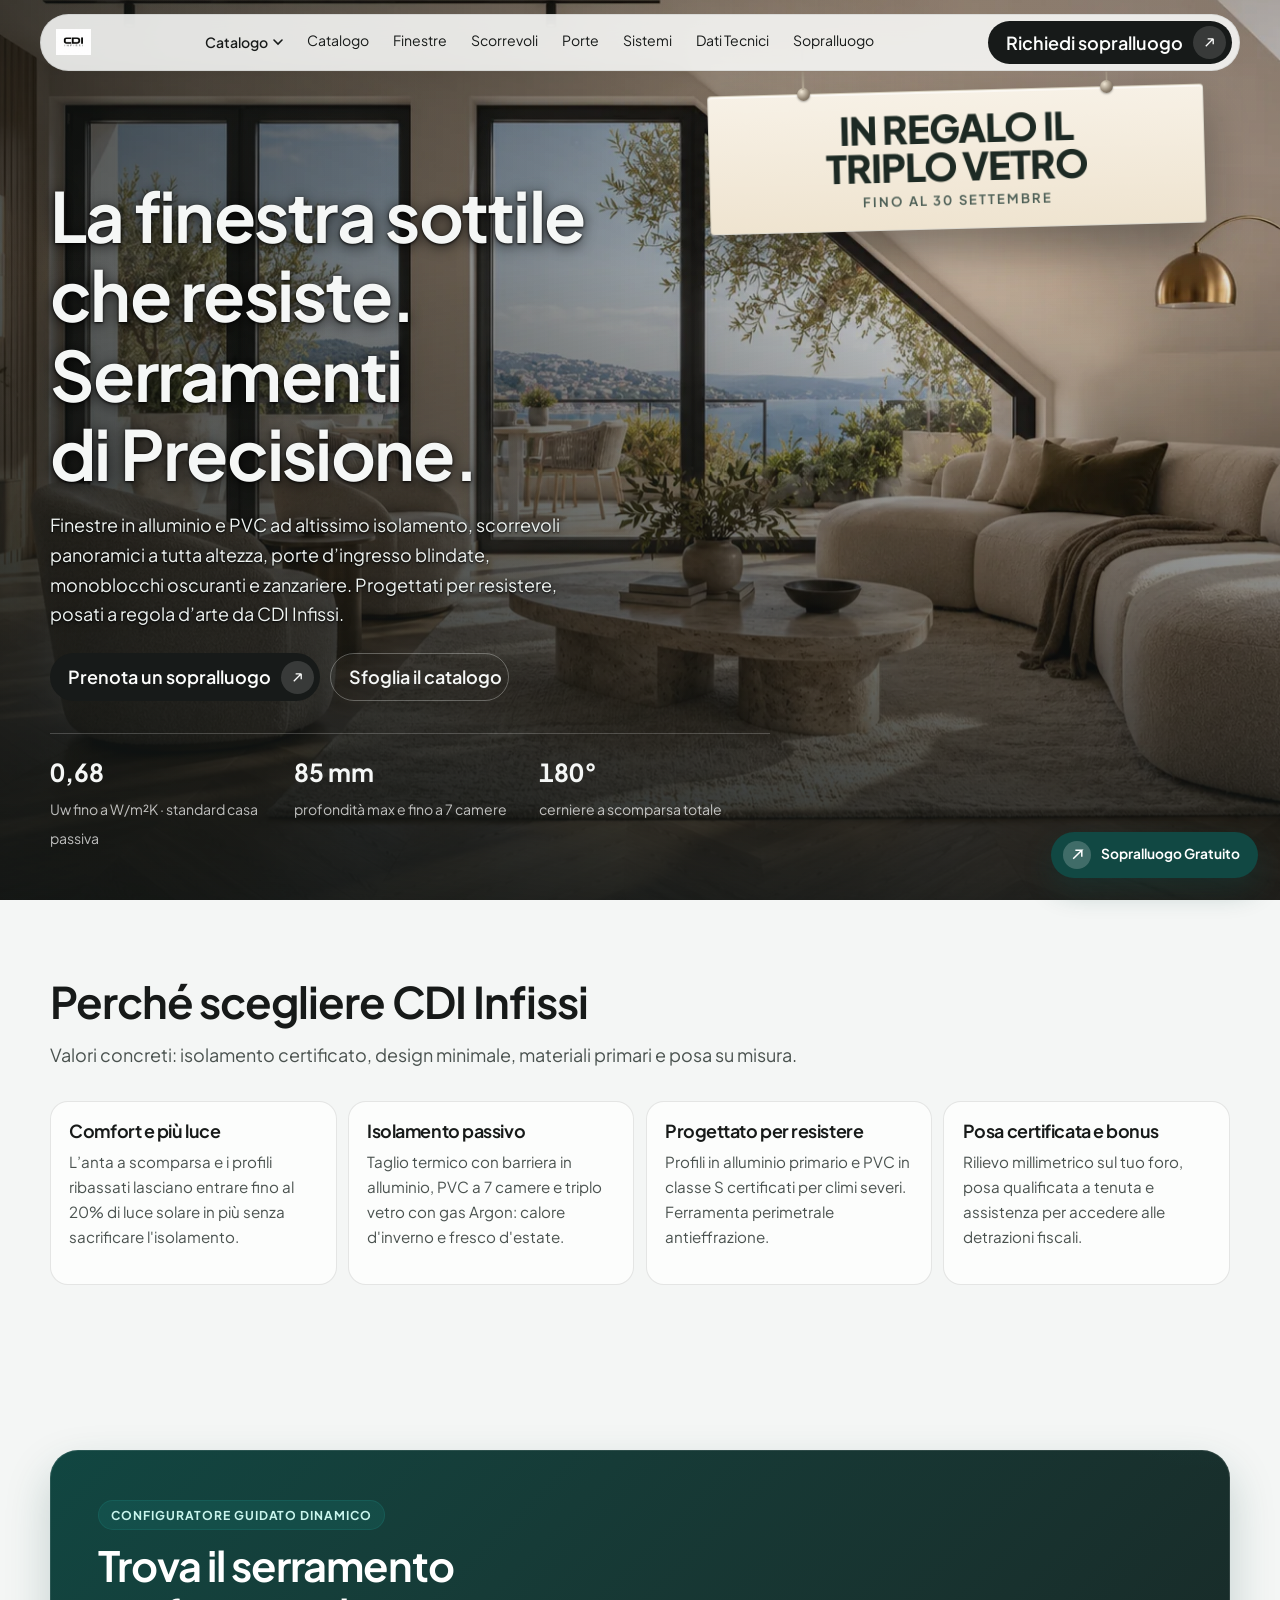
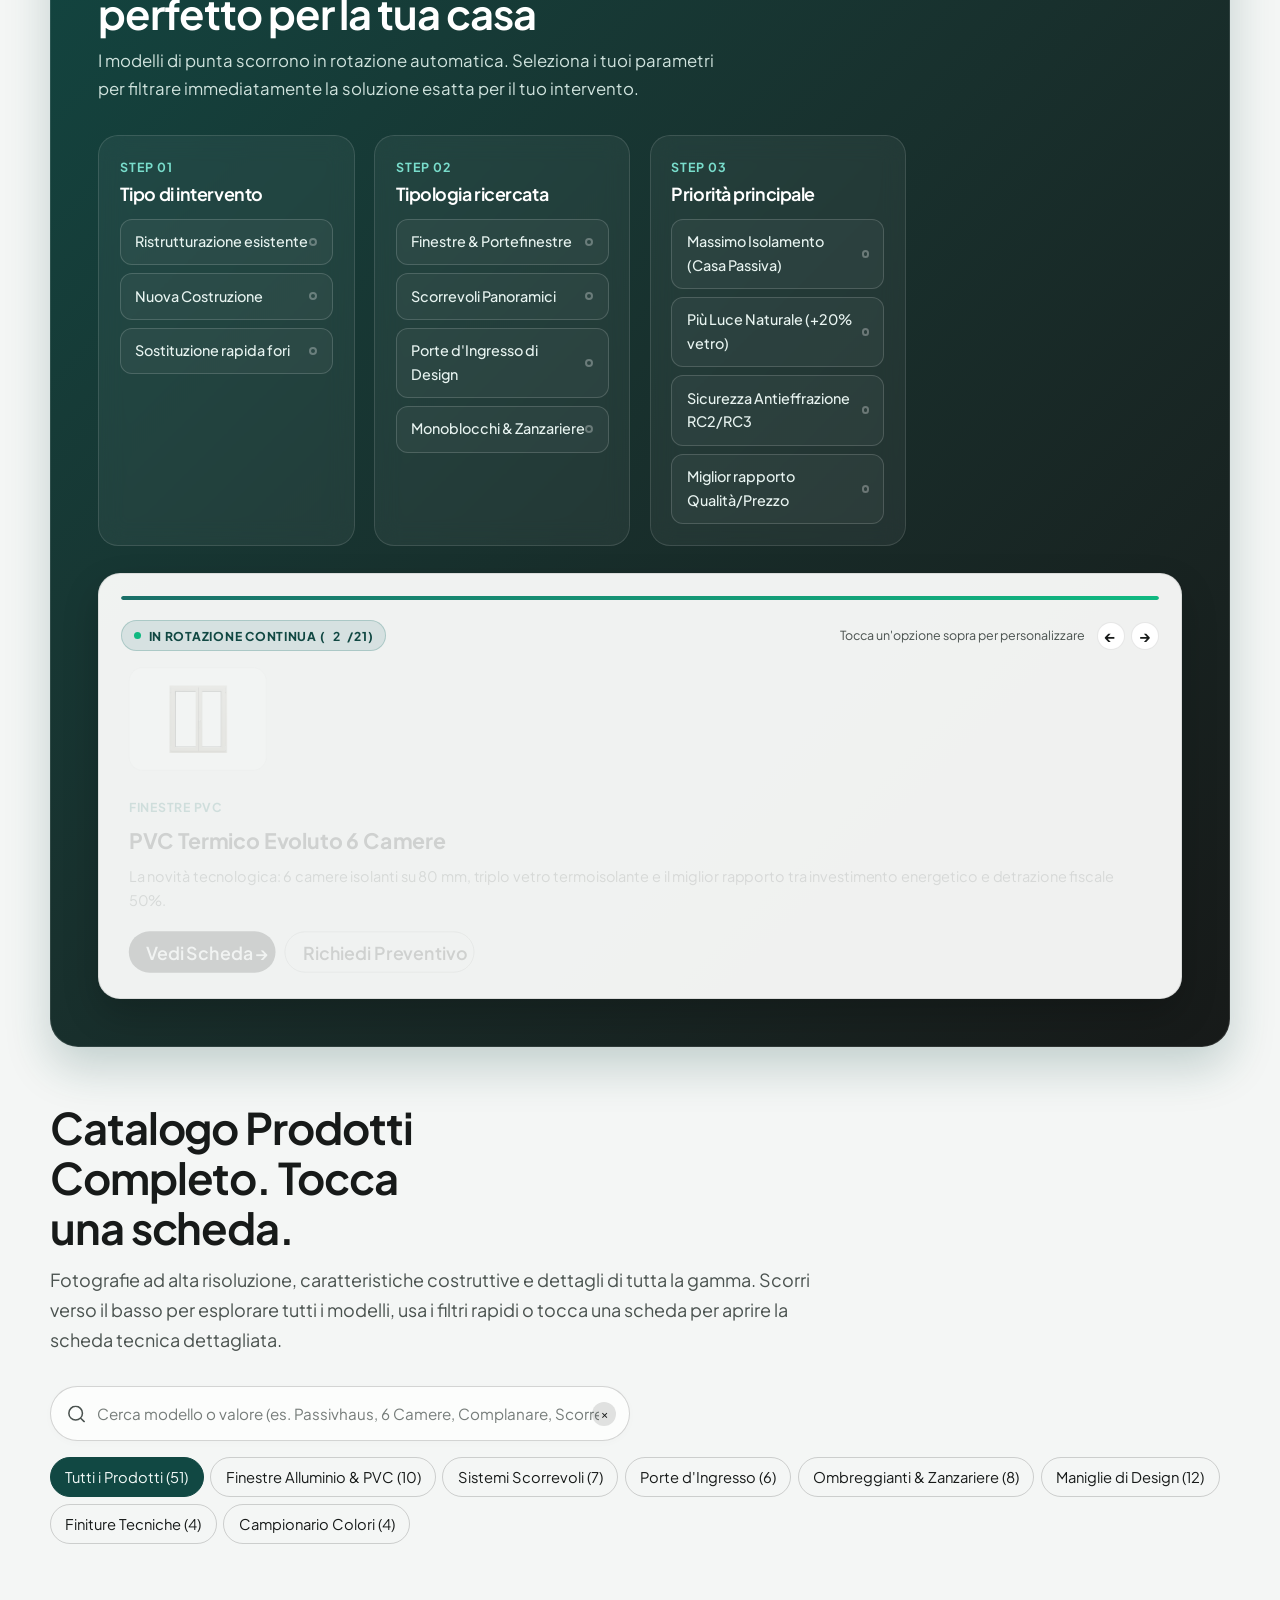
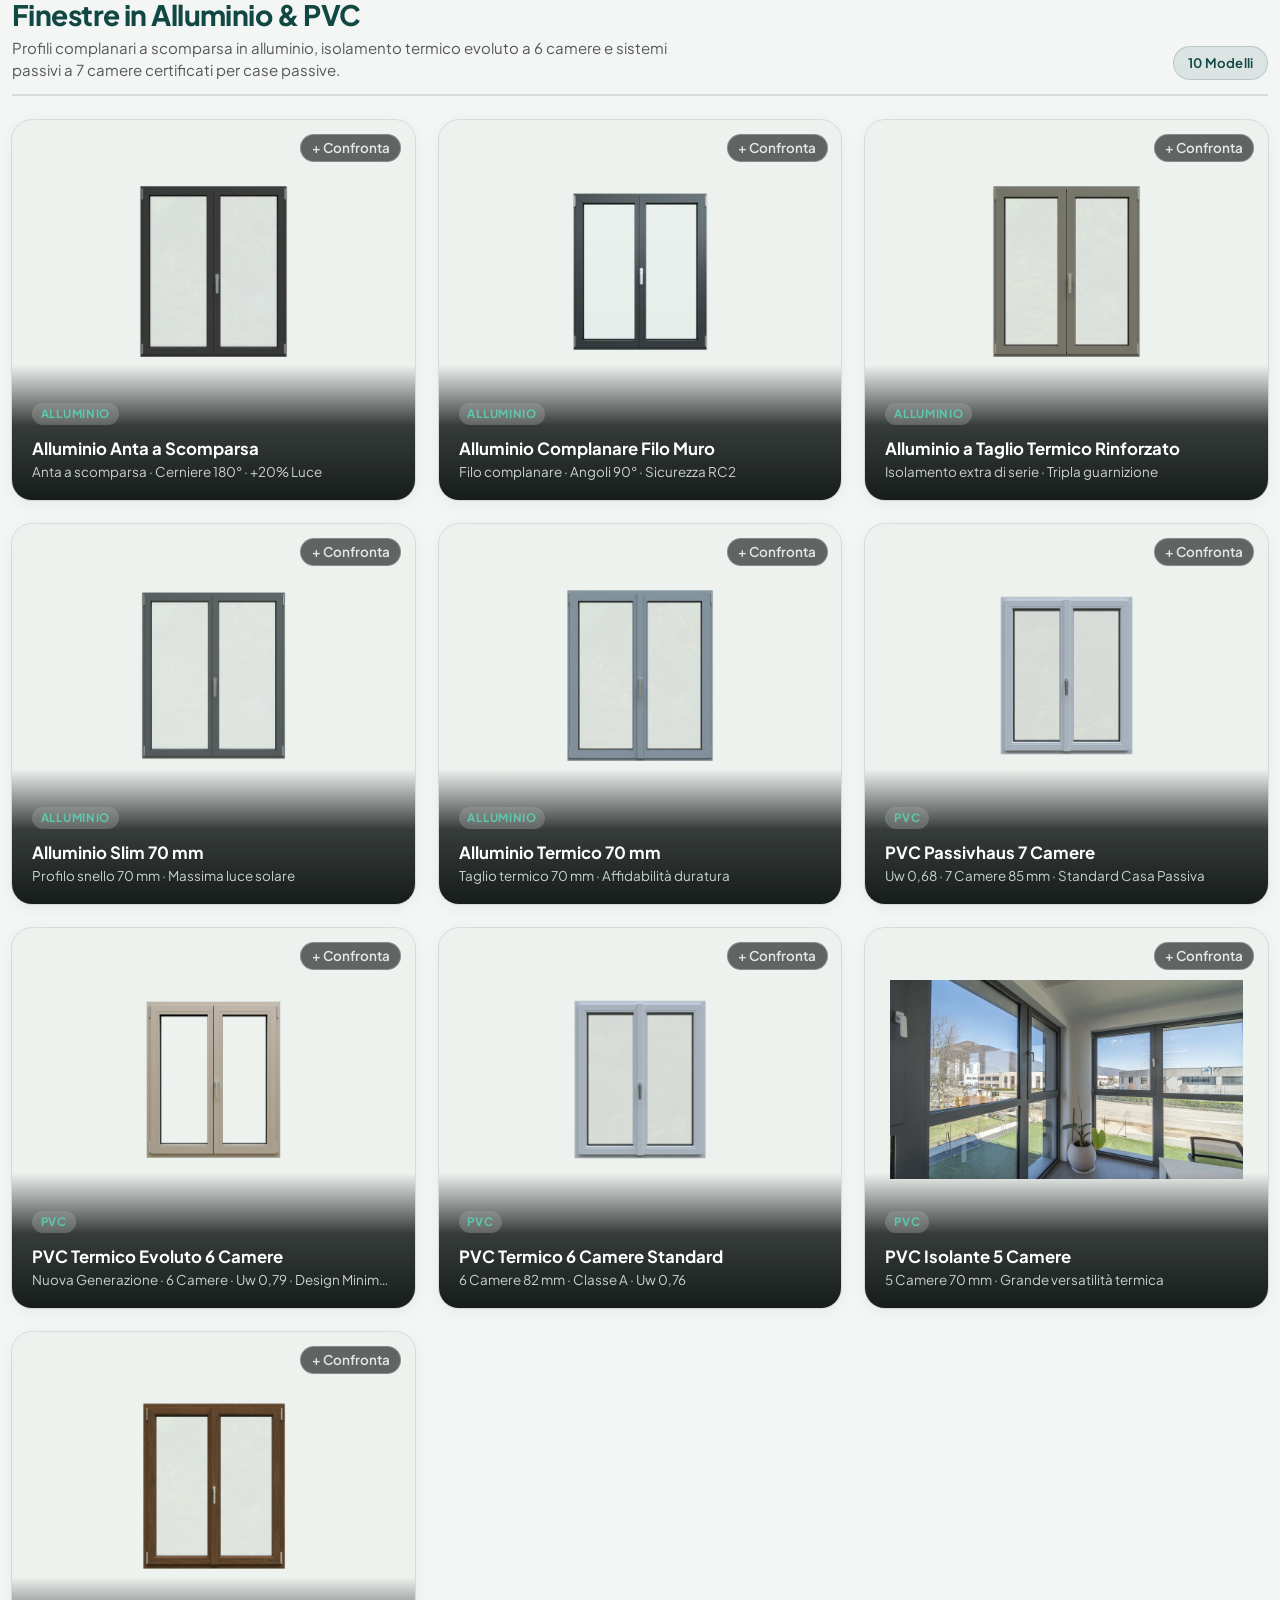
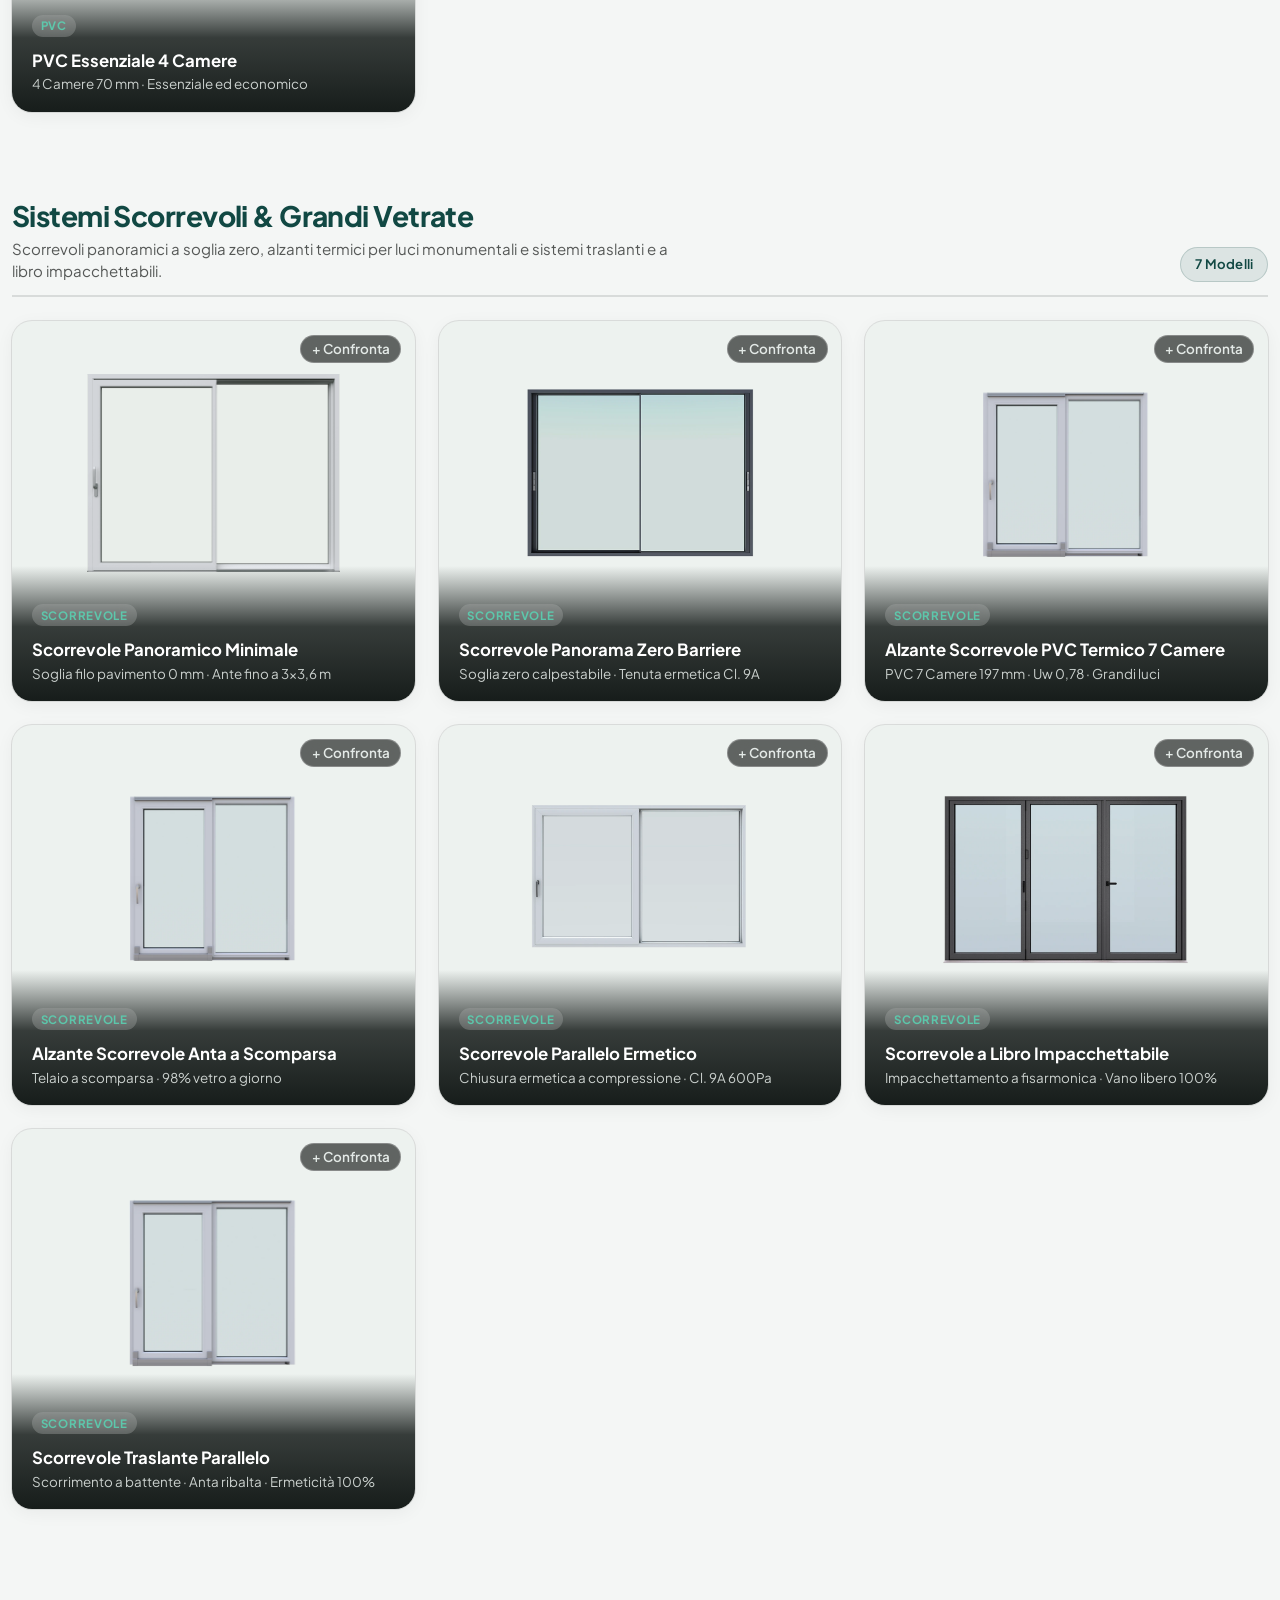
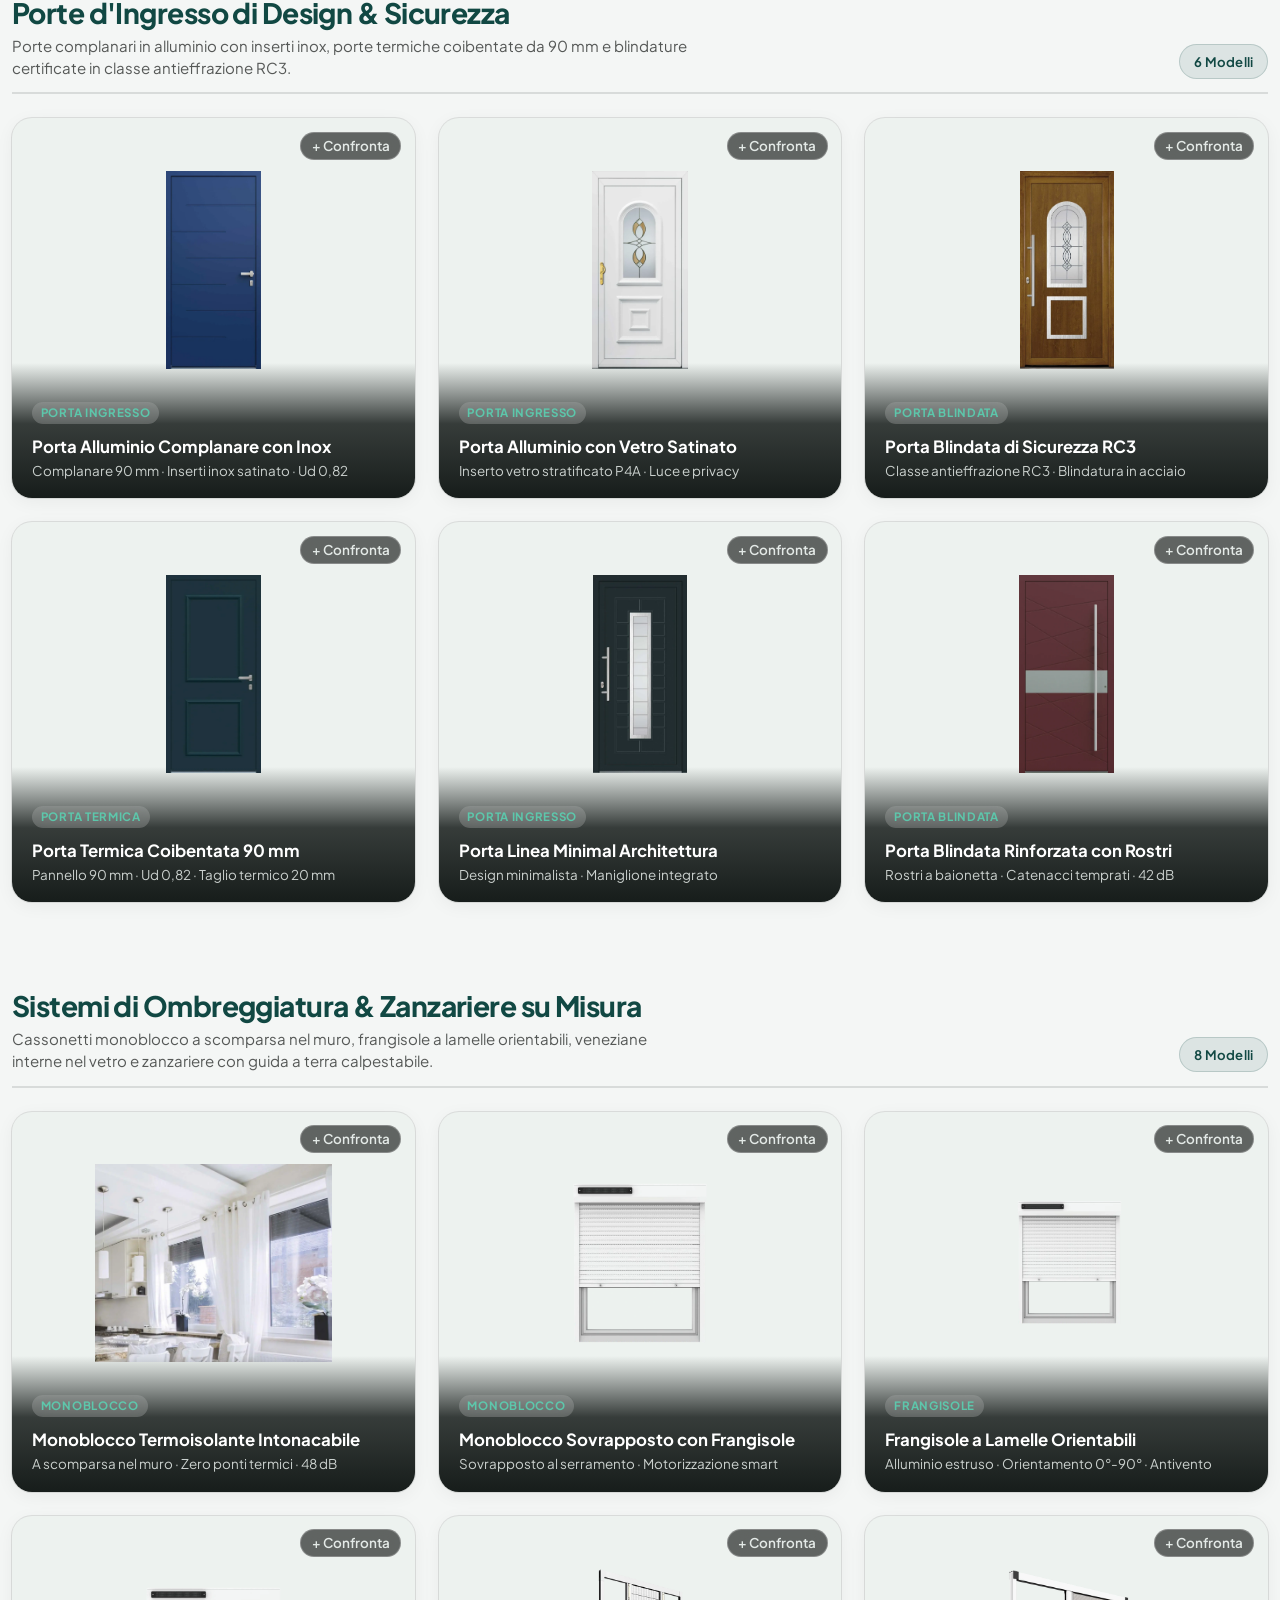
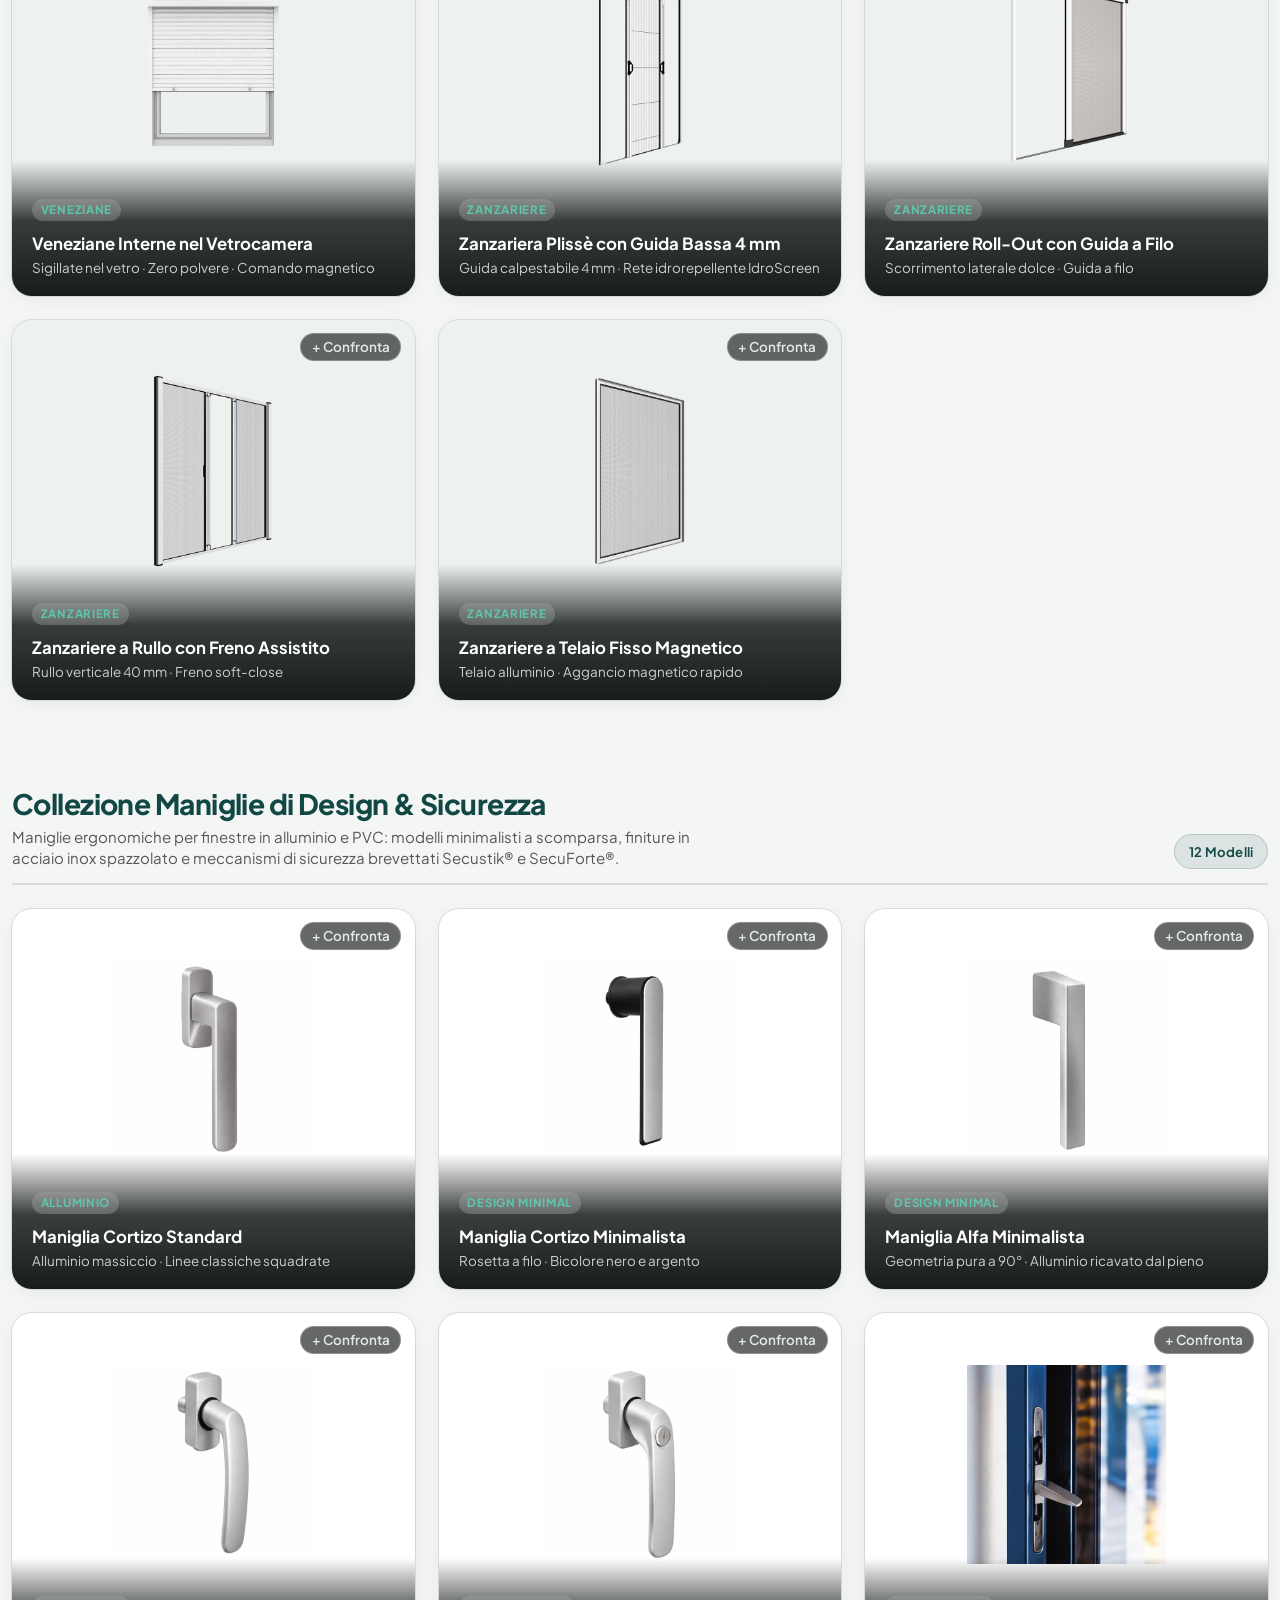
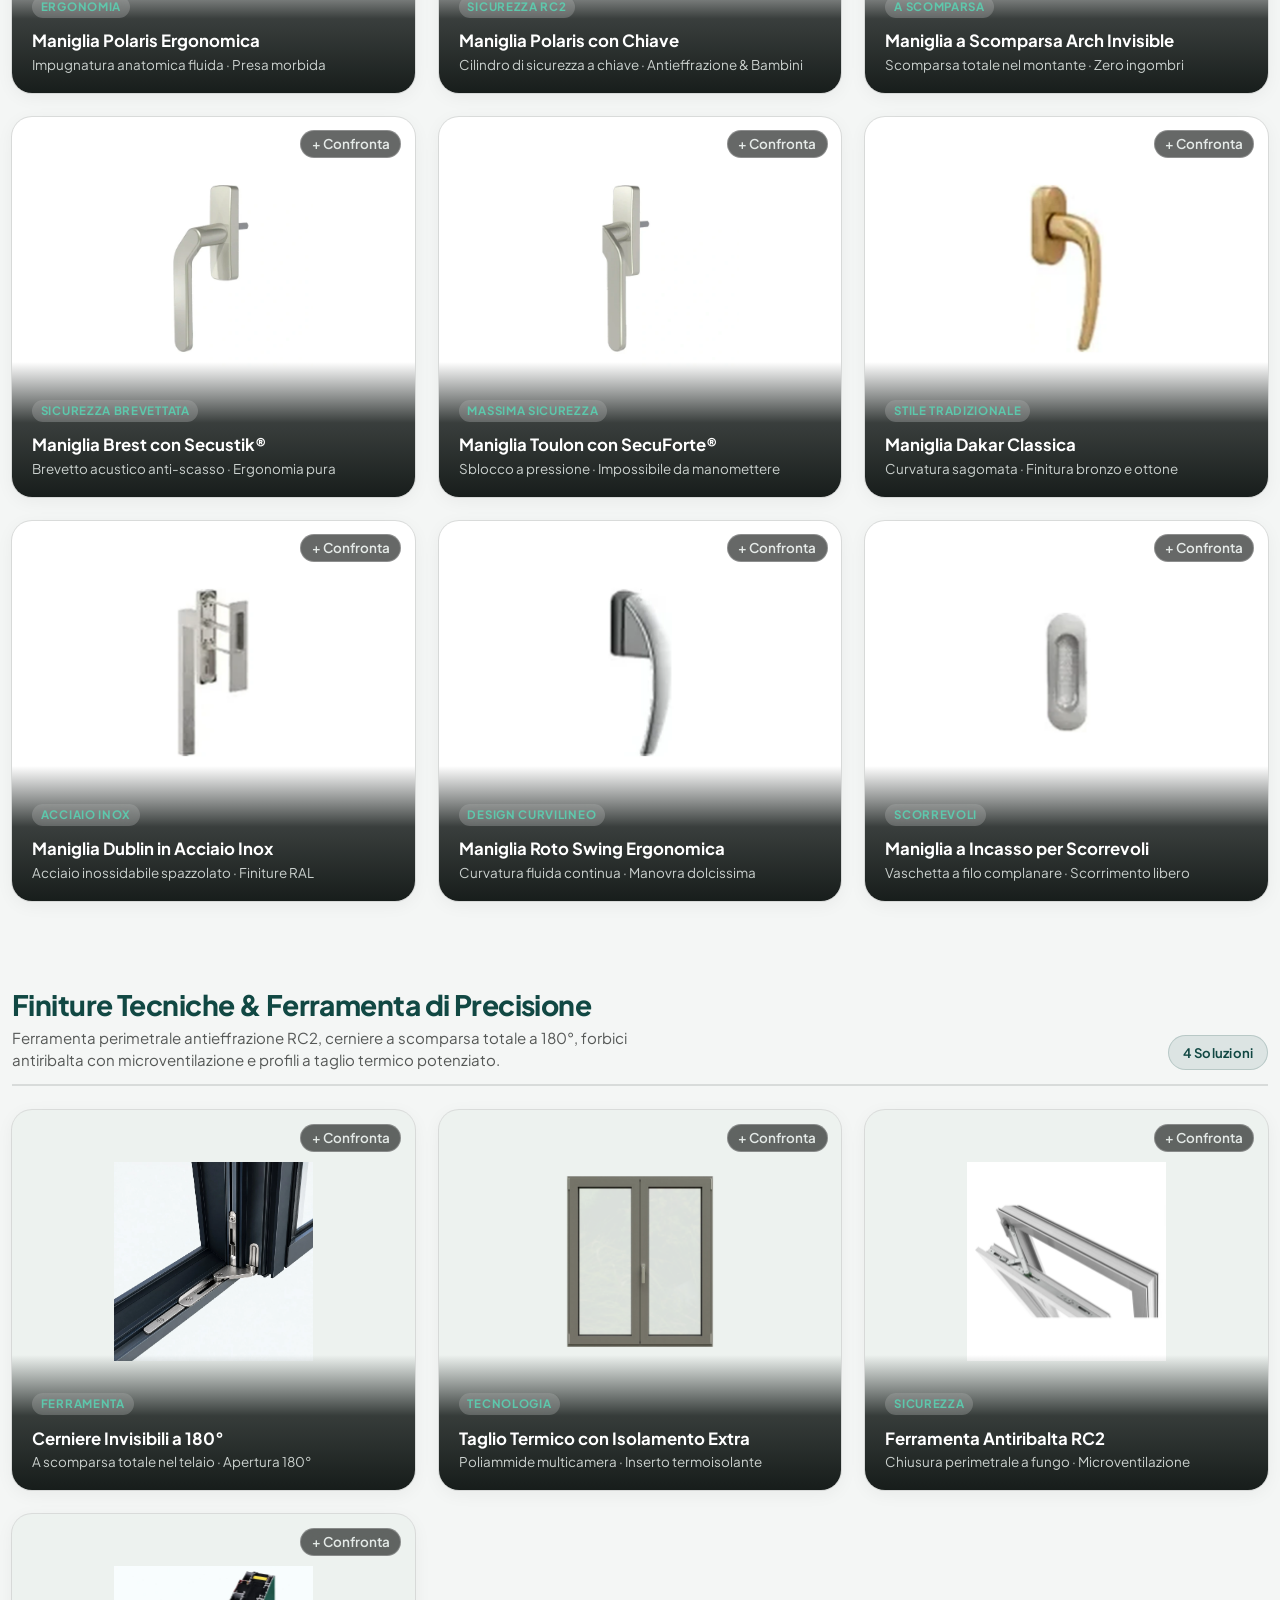
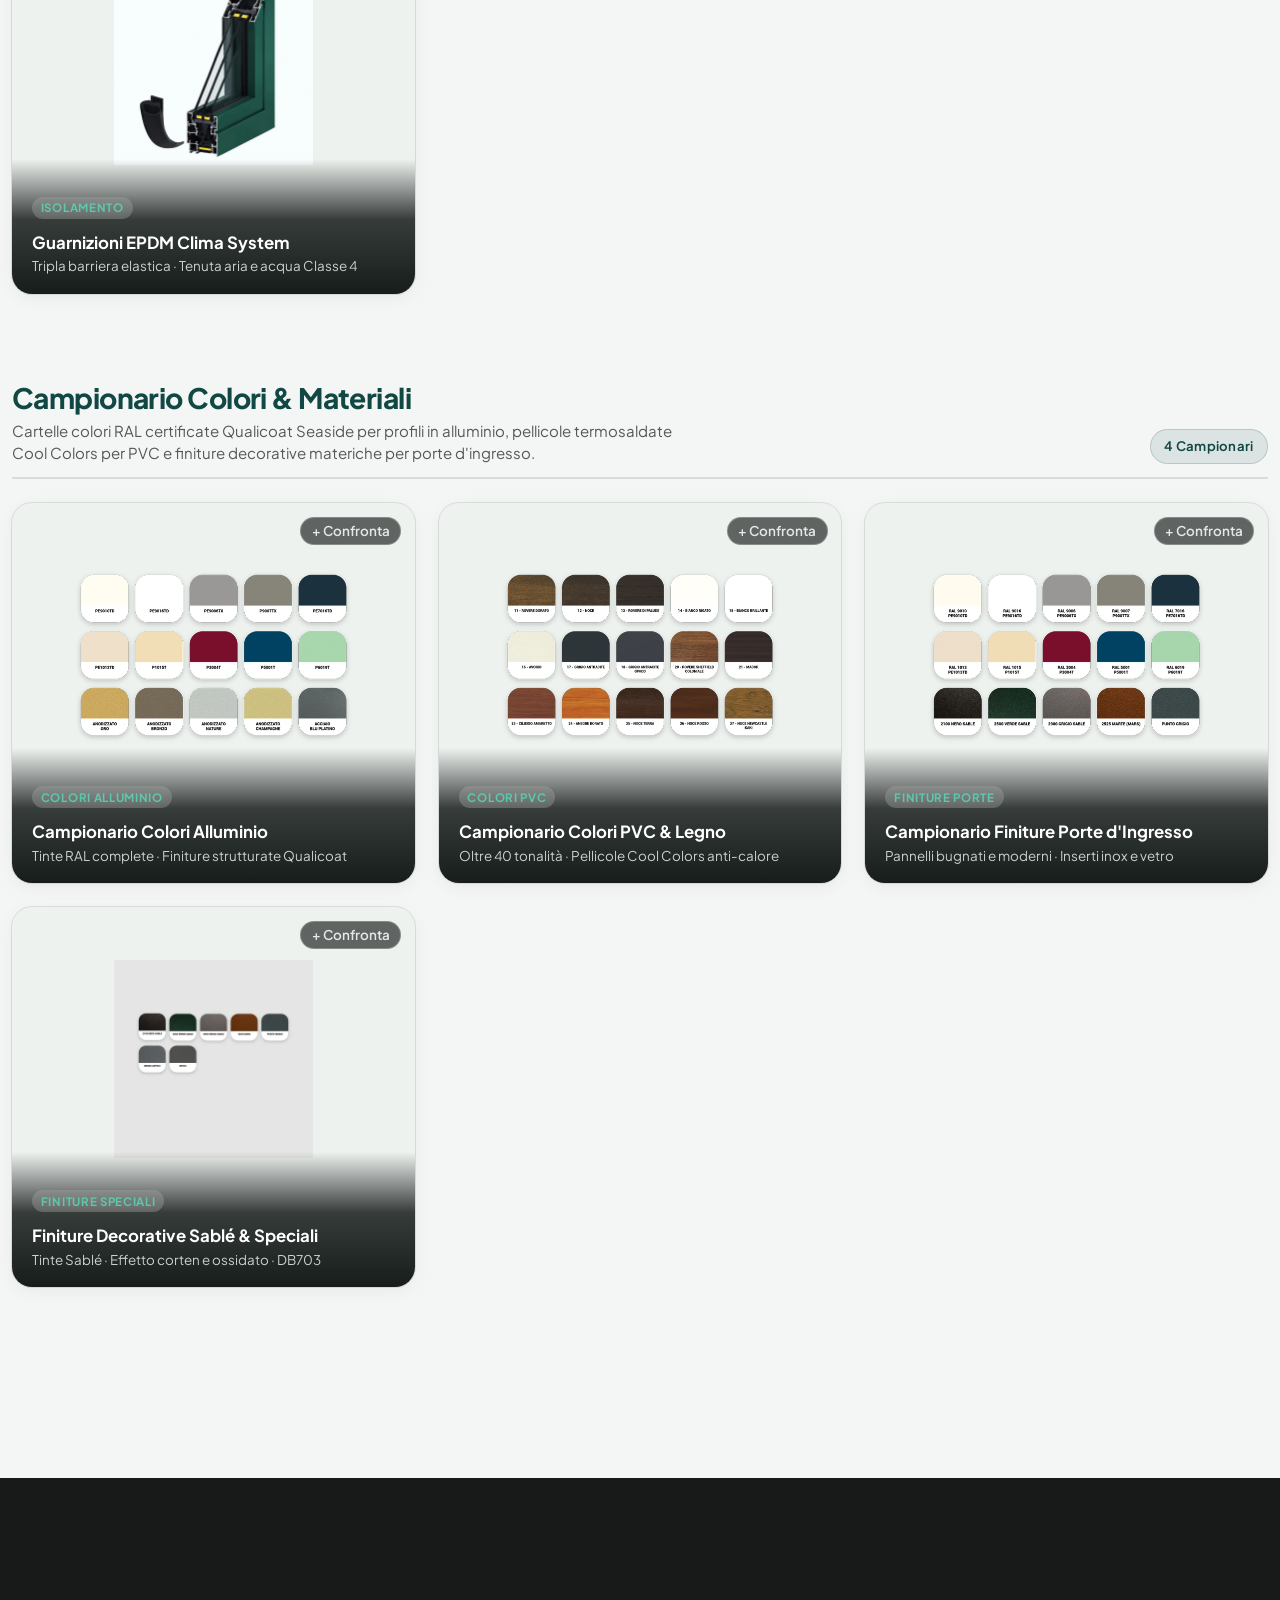
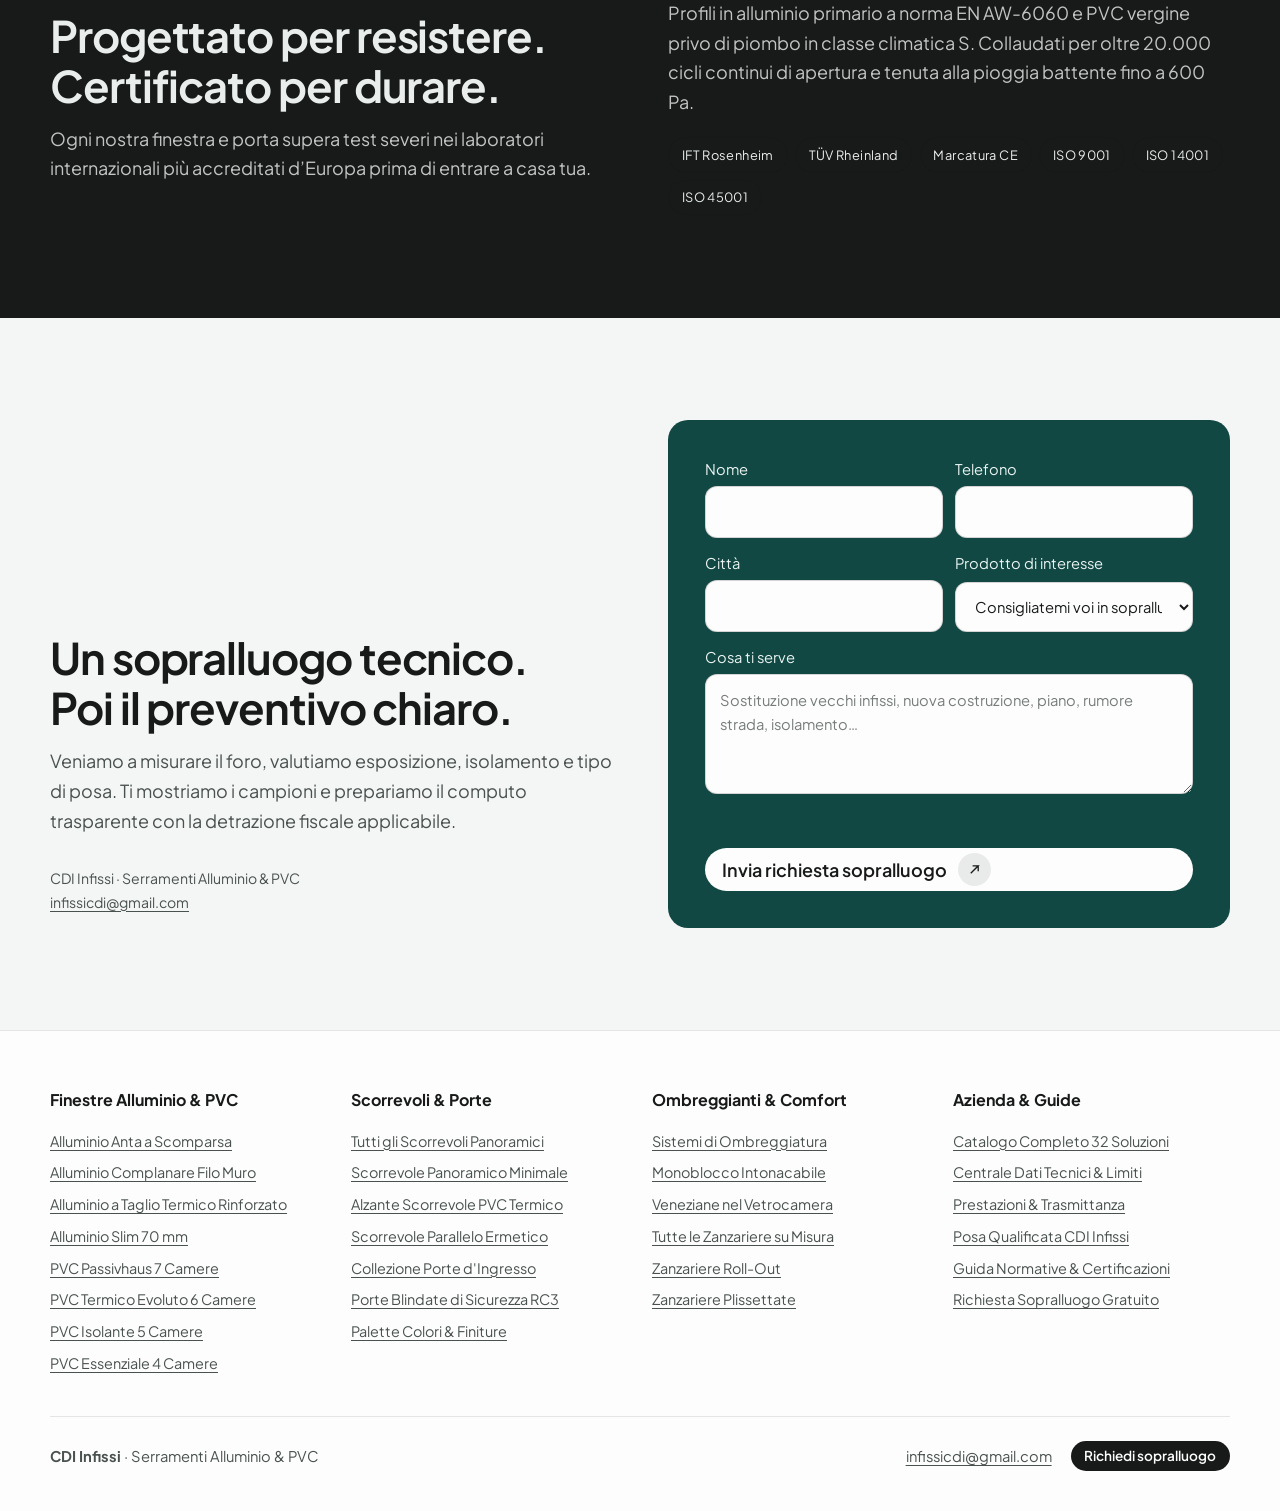
==== index.html @ 6799c135 "Sito CDI Infissi: catalogo con popup, pagine e risorse" ====
<!DOCTYPE html>
<html lang="it">
  <head>
    <meta charset="utf-8" />
    <meta name="viewport" content="width=device-width, initial-scale=1" />
    <title>CDI Infissi — Finestre Alluminio e PVC, Scorrevoli Panoramici, Porte e Ombreggianti</title>
    <meta
      name="description"
      content="Serramenti in alluminio e PVC ad altissime prestazioni termiche (Uw fino a 0,68 W/m²K), scorrevoli panoramici a tutta altezza, porte blindate e monoblocchi. Posa qualificata a Torino e Piemonte."
    />
    <link rel="icon" href="assets/logo.png" />
    <link rel="preconnect" href="https://fonts.googleapis.com" />
    <link rel="preconnect" href="https://fonts.gstatic.com" crossorigin />
    <link
      href="https://fonts.googleapis.com/css2?family=Plus+Jakarta+Sans:ital,wght@0,400..800;1,400..800&display=swap"
      rel="stylesheet"
    />
    <link rel="stylesheet" href="css/main.css" />
    <link rel="stylesheet" href="css/catalog-modern.css" />
  </head>
  <body>
    <a class="skip" href="#contenuto">Vai al contenuto</a>

    <!-- FLOATING ISLAND HEADER CON MEGA-MENU -->
    <header class="site-header">
      <div class="nav-island">
        <a class="logo" href="#inizio" aria-label="CDI Infissi, inizio pagina">
          <img src="assets/logo.png" alt="CDI Infissi" width="208" height="156" />
        </a>
        <nav aria-label="Principale">
          <ul class="nav-links">
            <li class="has-megamenu">
              <a href="#catalogo" class="megamenu-trigger">
                Catalogo
                <svg viewBox="0 0 10 6" fill="none"><path d="M1 1L5 5L9 1" stroke="currentColor" stroke-width="1.6" stroke-linecap="round"/></svg>
              </a>
              <div class="megamenu-panel">
                <div class="megamenu-col">
                  <h4><a href="finestre.html">Finestre</a></h4>
                  <ul class="megamenu-list">
                    <li><a class="megamenu-item" href="finestre.html"><img class="megamenu-thumb" src="assets/serramenti/finestra-6stars-view.webp" alt="" width="900" height="900" /><div class="megamenu-text"><strong>Alluminio Anta a Scomparsa</strong><span>Profilo complanare nascosto</span></div></a></li>
                    <li><a class="megamenu-item" href="finestre.html"><img class="megamenu-thumb" src="assets/serramenti/finestra-alu-complanare.webp" alt="" width="900" height="900" /><div class="megamenu-text"><strong>Alluminio Complanare Filo Muro</strong><span>Design minimale squadrato a 90°</span></div></a></li>
                    <li><a class="megamenu-item" href="finestre.html"><img class="megamenu-thumb" src="assets/serramenti/finestra-7stars-pvc.webp" alt="" width="900" height="900" /><div class="megamenu-text"><strong>PVC Passivhaus 7 Camere</strong><span>Trasmittanza Uw 0,68 W/m²K</span></div></a></li>
                    <li><a class="megamenu-item" href="finestre.html"><img class="megamenu-thumb" src="assets/serramenti/finestra-pvc-termico-6camere.webp" alt="" width="900" height="900" /><div class="megamenu-text"><strong>PVC Termico Evoluto 6 Camere</strong><span>Novità 6 camere 80 mm</span></div></a></li>
                  </ul>
                </div>
                <div class="megamenu-col">
                  <h4><a href="scorrevoli.html">Scorrevoli</a></h4>
                  <ul class="megamenu-list">
                    <li><a class="megamenu-item" href="scorrevoli.html"><img class="megamenu-thumb" src="assets/serramenti/scorrevole-paysage.png" alt="" width="1024" height="802" /><div class="megamenu-text"><strong>Scorrevole Panoramico Minimale</strong><span>Soglia a filo pavimento 0 mm</span></div></a></li>
                    <li><a class="megamenu-item" href="scorrevoli.html"><img class="megamenu-thumb" src="assets/serramenti/scorrevole-smartslide.webp" alt="" width="900" height="692" /><div class="megamenu-text"><strong>Scorrevole Parallelo Ermetico</strong><span>Chiusura a compressione perimetrale</span></div></a></li>
                    <li><a class="megamenu-item" href="scorrevoli.html"><img class="megamenu-thumb" src="assets/serramenti/scorrevole-bifold.webp" alt="" width="900" height="623" /><div class="megamenu-text"><strong>Scorrevole a Libro Impacchettabile</strong><span>Apertura vano totale 100%</span></div></a></li>
                  </ul>
                </div>
                <div class="megamenu-col">
                  <h4><a href="porte.html">Porte d'Ingresso</a></h4>
                  <ul class="megamenu-list">
                    <li><a class="megamenu-item" href="porte.html"><img class="megamenu-thumb" src="assets/serramenti/porta-athens.webp" alt="" width="488" height="1024" /><div class="megamenu-text"><strong>Porta Alluminio con Inserti Inox</strong><span>Design contemporaneo complanare</span></div></a></li>
                    <li><a class="megamenu-item" href="porte.html"><img class="megamenu-thumb" src="assets/serramenti/porta-dijon.webp" alt="" width="492" height="1024" /><div class="megamenu-text"><strong>Porta Alluminio con Vetro Satinato</strong><span>Inserto luminoso e privacy</span></div></a></li>
                    <li><a class="megamenu-item" href="porte.html"><img class="megamenu-thumb" src="assets/serramenti/porta-monza.webp" alt="" width="486" height="1024" /><div class="megamenu-text"><strong>Porta Blindata di Sicurezza RC3</strong><span>Massima resistenza antieffrazione</span></div></a></li>
                  </ul>
                </div>
                <div class="megamenu-col">
                  <h4><a href="sistemi.html">Ombreggianti & Sistemi</a></h4>
                  <ul class="megamenu-list">
                    <li><a class="megamenu-item" href="sistemi.html"><img class="megamenu-thumb" src="assets/serramenti/monoblocco-intonacabile.webp" alt="" width="1080" height="903" /><div class="megamenu-text"><strong>Monoblocco Termico</strong><span>Taglio termico totale foro</span></div></a></li>
                    <li><a class="megamenu-item" href="sistemi.html"><img class="megamenu-thumb" src="assets/catalogo/veneziane.jpg" alt="" width="1254" height="1254" /><div class="megamenu-text"><strong>Veneziane nel Vetro</strong><span>Zero polvere e manutenzione</span></div></a></li>
                    <li><a class="megamenu-item" href="sistemi.html"><img class="megamenu-thumb" src="assets/serramenti/zanzariere-rollout.webp" alt="" width="600" height="600" /><div class="megamenu-text"><strong>Zanzariere Roll-Out</strong><span>Guida bassa calpestabile 3 mm</span></div></a></li>
                  </ul>
                </div>
              </div>
            </li>
            <li><a href="#catalogo">Catalogo</a></li>
            <li><a href="finestre.html">Finestre</a></li>
            <li><a href="scorrevoli.html">Scorrevoli</a></li>
            <li><a href="porte.html">Porte</a></li>
            <li><a href="sistemi.html">Sistemi</a></li>
            <li><a href="dati-tecnici.html">Dati Tecnici</a></li>
            <li><a href="richiedi.html">Sopralluogo</a></li>
          </ul>
        </nav>
        <a class="btn nav-cta" href="richiedi.html">
          Richiedi sopralluogo
          <i aria-hidden="true"><svg viewBox="0 0 14 14" fill="none"><path d="M3 11L11 3M11 3H5M11 3v6" stroke="currentColor" stroke-width="1.4"/></svg></i>
        </a>
        <button class="burger" type="button" aria-label="Apri il menu" aria-expanded="false">
          <span></span><span></span>
        </button>
      </div>
    </header>

    <!-- MENU MOBILE OVERLAY CON CATALOGO TOUCH INTEGRATO -->
    <nav class="overlay-nav" aria-label="Menu e Catalogo mobile">
      <div class="mn-topbar">
        <a class="mn-logo" href="#inizio" aria-label="Home CDI Infissi">
          <img src="assets/logo.png" alt="CDI Infissi" width="208" height="156" />
        </a>
        <button type="button" class="mn-close-btn" aria-label="Chiudi menu">
          <span>Chiudi</span>
          <svg viewBox="0 0 14 14" fill="none" width="14" height="14"><path d="M2 2L12 12M12 2L2 12" stroke="currentColor" stroke-width="2" stroke-linecap="round"/></svg>
        </button>
      </div>

      <div class="overlay-nav-content">
        <div class="mn-search-wrap">
          <input type="search" class="mn-search-input" placeholder="Cerca nel catalogo (es. Passivhaus, Slim, Blindata...)" data-mn-search aria-label="Cerca serramenti nel menu" />
        </div>

        <div class="mn-filter-tabs" role="tablist">
          <button type="button" class="mn-tab is-active" data-mn-filter="all">Tutti (51)</button>
          <button type="button" class="mn-tab" data-mn-filter="finestre">Finestre (10)</button>
          <button type="button" class="mn-tab" data-mn-filter="scorrevoli">Scorrevoli (7)</button>
          <button type="button" class="mn-tab" data-mn-filter="porte">Porte (6)</button>
          <button type="button" class="mn-tab" data-mn-filter="ombreggianti">Ombreggianti (8)</button>
          <button type="button" class="mn-tab" data-mn-filter="maniglie">Maniglie (12)</button>
          <button type="button" class="mn-tab" data-mn-filter="finiture">Finiture (4)</button>
          <button type="button" class="mn-tab" data-mn-filter="campionario">Campionario (4)</button>
        </div>

                <div class="mn-catalog-grid" data-mn-grid>
          <a href="finestre.html" class="mn-item" data-mn-cat="finestre" data-mn-title="alluminio anta a scomparsa anta a scomparsa">
            <div class="mn-item-media">
              <img src="assets/serramenti/finestra-6stars-view.webp" alt="Alluminio Anta a Scomparsa" loading="lazy" width="900" height="900" />
              <span class="mn-item-badge">Alluminio</span>
            </div>
            <div class="mn-item-info">
              <strong>Alluminio Anta a Scomparsa</strong>
              <small>Anta a scomparsa · Cerniere 180° · +20% Luce</small>
            </div>
          </a>
          <a href="finestre.html" class="mn-item" data-mn-cat="finestre" data-mn-title="alluminio complanare filo muro filo complanare">
            <div class="mn-item-media">
              <img src="assets/serramenti/finestra-alu-complanare.webp" alt="Alluminio Complanare Filo Muro" loading="lazy" width="900" height="900" />
              <span class="mn-item-badge">Alluminio</span>
            </div>
            <div class="mn-item-info">
              <strong>Alluminio Complanare Filo Muro</strong>
              <small>Filo complanare · Angoli 90° · Sicurezza RC2</small>
            </div>
          </a>
          <a href="finestre.html" class="mn-item" data-mn-cat="finestre" data-mn-title="alluminio a taglio termico rinforzato isolamento extra di serie">
            <div class="mn-item-media">
              <img src="assets/serramenti/finestra-6stars-alu.webp" alt="Alluminio a Taglio Termico Rinforzato" loading="lazy" width="900" height="900" />
              <span class="mn-item-badge">Alluminio</span>
            </div>
            <div class="mn-item-info">
              <strong>Alluminio a Taglio Termico Rinforzato</strong>
              <small>Isolamento extra di serie · Tripla guarnizione</small>
            </div>
          </a>
          <a href="finestre.html" class="mn-item" data-mn-cat="finestre" data-mn-title="alluminio slim 70 mm profilo snello 70 mm">
            <div class="mn-item-media">
              <img src="assets/serramenti/finestra-5stars-view.webp" alt="Alluminio Slim 70 mm" loading="lazy" width="900" height="900" />
              <span class="mn-item-badge">Alluminio</span>
            </div>
            <div class="mn-item-info">
              <strong>Alluminio Slim 70 mm</strong>
              <small>Profilo snello 70 mm · Massima luce solare</small>
            </div>
          </a>
          <a href="finestre.html" class="mn-item" data-mn-cat="finestre" data-mn-title="alluminio termico 70 mm taglio termico 70 mm">
            <div class="mn-item-media">
              <img src="assets/serramenti/finestra-5stars-alu.webp" alt="Alluminio Termico 70 mm" loading="lazy" width="900" height="900" />
              <span class="mn-item-badge">Alluminio</span>
            </div>
            <div class="mn-item-info">
              <strong>Alluminio Termico 70 mm</strong>
              <small>Taglio termico 70 mm · Affidabilità duratura</small>
            </div>
          </a>
          <a href="finestre.html" class="mn-item" data-mn-cat="finestre" data-mn-title="pvc passivhaus 7 camere uw 0,68">
            <div class="mn-item-media">
              <img src="assets/serramenti/finestra-7stars-pvc.webp" alt="PVC Passivhaus 7 Camere" loading="lazy" width="900" height="900" />
              <span class="mn-item-badge">PVC</span>
            </div>
            <div class="mn-item-info">
              <strong>PVC Passivhaus 7 Camere</strong>
              <small>Uw 0,68 · 7 Camere 85 mm · Standard Casa Passiva</small>
            </div>
          </a>
          <a href="finestre.html" class="mn-item" data-mn-cat="finestre" data-mn-title="pvc termico evoluto 6 camere design minimale">
            <div class="mn-item-media">
              <img src="assets/serramenti/finestra-pvc-termico-6camere.webp" alt="PVC Termico Evoluto 6 Camere" loading="lazy" width="900" height="900" />
              <span class="mn-item-badge">PVC</span>
            </div>
            <div class="mn-item-info">
              <strong>PVC Termico Evoluto 6 Camere</strong>
              <small>Nuova Generazione · 6 Camere · Uw 0,79 · Design Minimale</small>
            </div>
          </a>
          <a href="finestre.html" class="mn-item" data-mn-cat="finestre" data-mn-title="pvc termico 6 camere standard 6 camere 82 mm">
            <div class="mn-item-media">
              <img src="assets/serramenti/finestra-7stars-pvc.webp" alt="PVC Termico 6 Camere Standard" loading="lazy" width="900" height="900" />
              <span class="mn-item-badge">PVC</span>
            </div>
            <div class="mn-item-info">
              <strong>PVC Termico 6 Camere Standard</strong>
              <small>6 Camere 82 mm · Classe A · Uw 0,76</small>
            </div>
          </a>
          <a href="finestre.html" class="mn-item" data-mn-cat="finestre" data-mn-title="pvc isolante 5 camere 5 camere 70 mm">
            <div class="mn-item-media">
              <img src="assets/serramenti/finestra-5stars-pvc.webp" alt="PVC Isolante 5 Camere" loading="lazy" width="1920" height="1080" />
              <span class="mn-item-badge">PVC</span>
            </div>
            <div class="mn-item-info">
              <strong>PVC Isolante 5 Camere</strong>
              <small>5 Camere 70 mm · Grande versatilità termica</small>
            </div>
          </a>
          <a href="finestre.html" class="mn-item" data-mn-cat="finestre" data-mn-title="pvc essenziale 4 camere 4 camere 70 mm">
            <div class="mn-item-media">
              <img src="assets/serramenti/finestra-4stars-pvc.webp" alt="PVC Essenziale 4 Camere" loading="lazy" width="900" height="900" />
              <span class="mn-item-badge">PVC</span>
            </div>
            <div class="mn-item-info">
              <strong>PVC Essenziale 4 Camere</strong>
              <small>4 Camere 70 mm · Essenziale ed economico</small>
            </div>
          </a>
          <a href="scorrevoli.html" class="mn-item" data-mn-cat="scorrevoli" data-mn-title="scorrevole panoramico minimale soglia filo pavimento 0 mm">
            <div class="mn-item-media">
              <img src="assets/serramenti/scorrevole-paysage.png" alt="Scorrevole Panoramico Minimale" loading="lazy" width="1024" height="802" />
              <span class="mn-item-badge">Scorrevole</span>
            </div>
            <div class="mn-item-info">
              <strong>Scorrevole Panoramico Minimale</strong>
              <small>Soglia filo pavimento 0 mm · Ante fino a 3x3,6 m</small>
            </div>
          </a>
          <a href="scorrevoli.html" class="mn-item" data-mn-cat="scorrevoli" data-mn-title="scorrevole panorama zero barriere soglia zero calpestabile">
            <div class="mn-item-media">
              <img src="assets/serramenti/scorrevole-panorama.webp" alt="Scorrevole Panorama Zero Barriere" loading="lazy" width="900" height="675" />
              <span class="mn-item-badge">Scorrevole</span>
            </div>
            <div class="mn-item-info">
              <strong>Scorrevole Panorama Zero Barriere</strong>
              <small>Soglia zero calpestabile · Tenuta ermetica Cl. 9A</small>
            </div>
          </a>
          <a href="scorrevoli.html" class="mn-item" data-mn-cat="scorrevoli" data-mn-title="alzante scorrevole pvc termico 7 camere pvc 7 camere 197 mm">
            <div class="mn-item-media">
              <img src="assets/serramenti/scorrevole-paysage-7stars.webp" alt="Alzante Scorrevole PVC Termico 7 Camere" loading="lazy" width="900" height="900" />
              <span class="mn-item-badge">Scorrevole</span>
            </div>
            <div class="mn-item-info">
              <strong>Alzante Scorrevole PVC Termico 7 Camere</strong>
              <small>PVC 7 Camere 197 mm · Uw 0,78 · Grandi luci</small>
            </div>
          </a>
          <a href="scorrevoli.html" class="mn-item" data-mn-cat="scorrevoli" data-mn-title="alzante scorrevole anta a scomparsa telaio a scomparsa">
            <div class="mn-item-media">
              <img src="assets/serramenti/scorrevole-paysage-7stars.webp" alt="Alzante Scorrevole Anta a Scomparsa" loading="lazy" width="900" height="900" />
              <span class="mn-item-badge">Scorrevole</span>
            </div>
            <div class="mn-item-info">
              <strong>Alzante Scorrevole Anta a Scomparsa</strong>
              <small>Telaio a scomparsa · 98% vetro a giorno</small>
            </div>
          </a>
          <a href="scorrevoli.html" class="mn-item" data-mn-cat="scorrevoli" data-mn-title="scorrevole parallelo ermetico chiusura ermetica a compressione">
            <div class="mn-item-media">
              <img src="assets/serramenti/scorrevole-smartslide.webp" alt="Scorrevole Parallelo Ermetico" loading="lazy" width="900" height="692" />
              <span class="mn-item-badge">Scorrevole</span>
            </div>
            <div class="mn-item-info">
              <strong>Scorrevole Parallelo Ermetico</strong>
              <small>Chiusura ermetica a compressione · Cl. 9A 600Pa</small>
            </div>
          </a>
          <a href="scorrevoli.html" class="mn-item" data-mn-cat="scorrevoli" data-mn-title="scorrevole a libro impacchettabile impacchettamento a fisarmonica">
            <div class="mn-item-media">
              <img src="assets/serramenti/scorrevole-bifold.webp" alt="Scorrevole a Libro Impacchettabile" loading="lazy" width="900" height="623" />
              <span class="mn-item-badge">Scorrevole</span>
            </div>
            <div class="mn-item-info">
              <strong>Scorrevole a Libro Impacchettabile</strong>
              <small>Impacchettamento a fisarmonica · Vano libero 100%</small>
            </div>
          </a>
          <a href="scorrevoli.html" class="mn-item" data-mn-cat="scorrevoli" data-mn-title="scorrevole traslante parallelo ermetico anta ribalta">
            <div class="mn-item-media">
              <img src="assets/serramenti/scorrevole-traslante.webp" alt="Scorrevole Traslante Parallelo" loading="lazy" width="900" height="900" />
              <span class="mn-item-badge">Scorrevole</span>
            </div>
            <div class="mn-item-info">
              <strong>Scorrevole Traslante Parallelo</strong>
              <small>Scorrevole traslante · Chiusura a battente ermetica</small>
            </div>
          </a>
          <a href="porte.html" class="mn-item" data-mn-cat="porte" data-mn-title="porta alluminio complanare con inox complanare 90 mm">
            <div class="mn-item-media">
              <img src="assets/serramenti/porta-athens.webp" alt="Porta Alluminio Complanare con Inox" loading="lazy" width="488" height="1024" />
              <span class="mn-item-badge">Porta Ingresso</span>
            </div>
            <div class="mn-item-info">
              <strong>Porta Alluminio Complanare con Inox</strong>
              <small>Complanare 90 mm · Inserti inox satinato · Ud 0,82</small>
            </div>
          </a>
          <a href="porte.html" class="mn-item" data-mn-cat="porte" data-mn-title="porta alluminio con vetro satinato inserto vetro stratificato p4a">
            <div class="mn-item-media">
              <img src="assets/serramenti/porta-dijon.webp" alt="Porta Alluminio con Vetro Satinato" loading="lazy" width="492" height="1024" />
              <span class="mn-item-badge">Porta Ingresso</span>
            </div>
            <div class="mn-item-info">
              <strong>Porta Alluminio con Vetro Satinato</strong>
              <small>Inserto vetro stratificato P4A · Luce e privacy</small>
            </div>
          </a>
          <a href="porte.html" class="mn-item" data-mn-cat="porte" data-mn-title="porta blindata di sicurezza rc3 classe antieffrazione rc3">
            <div class="mn-item-media">
              <img src="assets/serramenti/porta-monza.webp" alt="Porta Blindata di Sicurezza RC3" loading="lazy" width="486" height="1024" />
              <span class="mn-item-badge">Porta Blindata</span>
            </div>
            <div class="mn-item-info">
              <strong>Porta Blindata di Sicurezza RC3</strong>
              <small>Classe antieffrazione RC3 · Blindatura in acciaio</small>
            </div>
          </a>
          <a href="porte.html" class="mn-item" data-mn-cat="porte" data-mn-title="porta termica coibentata 90 mm pannello 90 mm">
            <div class="mn-item-media">
              <img src="assets/serramenti/porta-york.webp" alt="Porta Termica Coibentata 90 mm" loading="lazy" width="487" height="1024" />
              <span class="mn-item-badge">Porta Termica</span>
            </div>
            <div class="mn-item-info">
              <strong>Porta Termica Coibentata 90 mm</strong>
              <small>Pannello 90 mm · Ud 0,82 · Taglio termico 20 mm</small>
            </div>
          </a>
          <a href="porte.html" class="mn-item" data-mn-cat="porte" data-mn-title="porta linea minimal architettura design minimalista">
            <div class="mn-item-media">
              <img src="assets/serramenti/porta-leona.webp" alt="Porta Linea Minimal Architettura" loading="lazy" width="486" height="1024" />
              <span class="mn-item-badge">Porta Ingresso</span>
            </div>
            <div class="mn-item-info">
              <strong>Porta Linea Minimal Architettura</strong>
              <small>Design minimalista · Maniglione integrato</small>
            </div>
          </a>
          <a href="porte.html" class="mn-item" data-mn-cat="porte" data-mn-title="porta blindata rinforzata con rostri rostri a baionetta">
            <div class="mn-item-media">
              <img src="assets/serramenti/porta-sicurezza.webp" alt="Porta Blindata Rinforzata con Rostri" loading="lazy" width="488" height="1024" />
              <span class="mn-item-badge">Porta Blindata</span>
            </div>
            <div class="mn-item-info">
              <strong>Porta Blindata Rinforzata con Rostri</strong>
              <small>Rostri a baionetta · Catenacci temprati · 42 dB</small>
            </div>
          </a>
          <a href="sistemi.html" class="mn-item" data-mn-cat="sistemi" data-mn-title="monoblocco termoisolante intonacabile a scomparsa nel muro">
            <div class="mn-item-media">
              <img src="assets/serramenti/monoblocco-intonacabile.webp" alt="Monoblocco Termoisolante Intonacabile" loading="lazy" width="1080" height="903" />
              <span class="mn-item-badge">Monoblocco</span>
            </div>
            <div class="mn-item-info">
              <strong>Monoblocco Termoisolante Intonacabile</strong>
              <small>A scomparsa nel muro · Zero ponti termici · 48 dB</small>
            </div>
          </a>
          <a href="sistemi.html" class="mn-item" data-mn-cat="sistemi" data-mn-title="monoblocco sovrapposto con frangisole sovrapposto al serramento">
            <div class="mn-item-media">
              <img src="assets/serramenti/monoblocco-oscurante.webp" alt="Monoblocco Sovrapposto con Frangisole" loading="lazy" width="681" height="681" />
              <span class="mn-item-badge">Monoblocco</span>
            </div>
            <div class="mn-item-info">
              <strong>Monoblocco Sovrapposto con Frangisole</strong>
              <small>Sovrapposto al serramento · Motorizzazione smart</small>
            </div>
          </a>
          <a href="sistemi.html" class="mn-item" data-mn-cat="sistemi" data-mn-title="frangisole a lamelle orientabili alluminio estruso">
            <div class="mn-item-media">
              <img src="assets/serramenti/ombreggianti-apex.webp" alt="Frangisole a Lamelle Orientabili" loading="lazy" width="600" height="600" />
              <span class="mn-item-badge">Frangisole</span>
            </div>
            <div class="mn-item-info">
              <strong>Frangisole a Lamelle Orientabili</strong>
              <small>Alluminio estruso · Orientamento 0°-90° · Antivento</small>
            </div>
          </a>
          <a href="sistemi.html" class="mn-item" data-mn-cat="sistemi" data-mn-title="veneziane interne nel vetrocamera sigillate nel vetro">
            <div class="mn-item-media">
              <img src="assets/serramenti/monoblocco-oscurante.webp" alt="Veneziane Interne nel Vetrocamera" loading="lazy" width="681" height="681" />
              <span class="mn-item-badge">Veneziane</span>
            </div>
            <div class="mn-item-info">
              <strong>Veneziane Interne nel Vetrocamera</strong>
              <small>Sigillate nel vetro · Zero polvere · Comando magnetico</small>
            </div>
          </a>
          <a href="sistemi.html" class="mn-item" data-mn-cat="sistemi" data-mn-title="zanzariera plissè con guida bassa 4 mm guida calpestabile 4 mm">
            <div class="mn-item-media">
              <img src="assets/serramenti/zanzariere-plisse.webp" alt="Zanzariera Plissè con Guida Bassa 4 mm" loading="lazy" width="600" height="600" />
              <span class="mn-item-badge">Zanzariere</span>
            </div>
            <div class="mn-item-info">
              <strong>Zanzariera Plissè con Guida Bassa 4 mm</strong>
              <small>Guida calpestabile 4 mm · Rete idrorepellente IdroScreen</small>
            </div>
          </a>
          <a href="sistemi.html" class="mn-item" data-mn-cat="sistemi" data-mn-title="zanzariere roll-out con guida a filo scorrimento laterale dolce">
            <div class="mn-item-media">
              <img src="assets/serramenti/zanzariere-rollout.webp" alt="Zanzariere Roll-Out con Guida a Filo" loading="lazy" width="600" height="600" />
              <span class="mn-item-badge">Zanzariere</span>
            </div>
            <div class="mn-item-info">
              <strong>Zanzariere Roll-Out con Guida a Filo</strong>
              <small>Scorrimento laterale dolce · Guida a filo</small>
            </div>
          </a>
          <a href="sistemi.html" class="mn-item" data-mn-cat="sistemi" data-mn-title="zanzariere a rullo con freno assistito rullo verticale 40 mm">
            <div class="mn-item-media">
              <img src="assets/serramenti/zanzariere-rullo.webp" alt="Zanzariere a Rullo con Freno Assistito" loading="lazy" width="600" height="600" />
              <span class="mn-item-badge">Zanzariere</span>
            </div>
            <div class="mn-item-info">
              <strong>Zanzariere a Rullo con Freno Assistito</strong>
              <small>Rullo verticale 40 mm · Freno soft-close</small>
            </div>
          </a>
          <a href="sistemi.html" class="mn-item" data-mn-cat="sistemi" data-mn-title="zanzariere a telaio fisso magnetico telaio alluminio">
            <div class="mn-item-media">
              <img src="assets/serramenti/zanzariere-fisse.webp" alt="Zanzariere a Telaio Fisso Magnetico" loading="lazy" width="600" height="600" />
              <span class="mn-item-badge">Zanzariere</span>
            </div>
            <div class="mn-item-info">
              <strong>Zanzariere a Telaio Fisso Magnetico</strong>
              <small>Telaio alluminio · Aggancio magnetico rapido</small>
            </div>
          </a>
                    <!-- 12 MANIGLIE DI DESIGN -->
          <a href="catalogo.html" class="mn-item" data-mn-cat="maniglie" data-mn-title="maniglia cortizo standard alluminio massiccio linee squadrate">
            <div class="mn-item-media">
              <img src="assets/serramenti/maniglia-cortizo-standard.webp" alt="Maniglia Cortizo Standard" loading="lazy" width="600" height="600" />
              <span class="mn-item-badge">Maniglia</span>
            </div>
            <div class="mn-item-info">
              <strong>Maniglia Cortizo Standard</strong>
              <small>Alluminio massiccio · Linee classiche squadrate</small>
            </div>
          </a>
          <a href="catalogo.html" class="mn-item" data-mn-cat="maniglie" data-mn-title="maniglia cortizo minimalista rosetta a filo bicolore nero argento">
            <div class="mn-item-media">
              <img src="assets/serramenti/maniglia-cortizo-minimalista.webp" alt="Maniglia Cortizo Minimalista" loading="lazy" width="600" height="600" />
              <span class="mn-item-badge">Maniglia</span>
            </div>
            <div class="mn-item-info">
              <strong>Maniglia Cortizo Minimalista</strong>
              <small>Rosetta a filo · Bicolore nero e argento</small>
            </div>
          </a>
          <a href="catalogo.html" class="mn-item" data-mn-cat="maniglie" data-mn-title="maniglia alfa minimalista geometria pura 90 gradi alluminio">
            <div class="mn-item-media">
              <img src="assets/serramenti/maniglia-alfa-minimalista.webp" alt="Maniglia Alfa Minimalista" loading="lazy" width="600" height="600" />
              <span class="mn-item-badge">Maniglia</span>
            </div>
            <div class="mn-item-info">
              <strong>Maniglia Alfa Minimalista</strong>
              <small>Geometria pura a 90° · Alluminio dal pieno</small>
            </div>
          </a>
          <a href="catalogo.html" class="mn-item" data-mn-cat="maniglie" data-mn-title="maniglia polaris ergonomica impugnatura morbida rosetta tonda">
            <div class="mn-item-media">
              <img src="assets/serramenti/maniglia-polaris.webp" alt="Maniglia Polaris" loading="lazy" width="600" height="600" />
              <span class="mn-item-badge">Maniglia</span>
            </div>
            <div class="mn-item-info">
              <strong>Maniglia Polaris</strong>
              <small>Impugnatura curva ergonomica · Rosetta tonda</small>
            </div>
          </a>
          <a href="catalogo.html" class="mn-item" data-mn-cat="maniglie" data-mn-title="maniglia polaris con chiave cilindro sicurezza antieffrazione">
            <div class="mn-item-media">
              <img src="assets/serramenti/maniglia-polaris-chiave.webp" alt="Maniglia Polaris con Chiave" loading="lazy" width="600" height="600" />
              <span class="mn-item-badge">Maniglia</span>
            </div>
            <div class="mn-item-info">
              <strong>Maniglia Polaris con Chiave</strong>
              <small>Cilindro di sicurezza · Blocco a chiave</small>
            </div>
          </a>
          <a href="catalogo.html" class="mn-item" data-mn-cat="maniglie" data-mn-title="maniglia arch a scomparsa totale incasso profilo montante">
            <div class="mn-item-media">
              <img src="assets/serramenti/maniglia-arch-invisible.webp" alt="Maniglia Arch a Scomparsa" loading="lazy" width="600" height="600" />
              <span class="mn-item-badge">Maniglia</span>
            </div>
            <div class="mn-item-info">
              <strong>Maniglia Arch a Scomparsa</strong>
              <small>Incasso totale complanare · Zero ingombro visivo</small>
            </div>
          </a>
          <a href="catalogo.html" class="mn-item" data-mn-cat="maniglie" data-mn-title="maniglia brest con secustik protezione antiscasso acustica">
            <div class="mn-item-media">
              <img src="assets/serramenti/maniglia-brest-secustik.webp" alt="Maniglia Brest con Secustik®" loading="lazy" width="500" height="500" />
              <span class="mn-item-badge">Maniglia</span>
            </div>
            <div class="mn-item-info">
              <strong>Maniglia Brest con Secustik®</strong>
              <small>Blocco acustico antieffrazione Secustik® brevettato</small>
            </div>
          </a>
          <a href="catalogo.html" class="mn-item" data-mn-cat="maniglie" data-mn-title="maniglia toulon con secuforte blocco automatico disaccoppiato">
            <div class="mn-item-media">
              <img src="assets/serramenti/maniglia-toulon-secuforte.webp" alt="Maniglia Toulon con SecuForte®" loading="lazy" width="500" height="500" />
              <span class="mn-item-badge">Maniglia</span>
            </div>
            <div class="mn-item-info">
              <strong>Maniglia Toulon con SecuForte®</strong>
              <small>Blocco permanente quadro SecuForte® · Premi e gira</small>
            </div>
          </a>
          <a href="catalogo.html" class="mn-item" data-mn-cat="maniglie" data-mn-title="maniglia dakar linea stondata bronzo satinato ottone">
            <div class="mn-item-media">
              <img src="assets/serramenti/maniglia-dakar.webp" alt="Maniglia Dakar" loading="lazy" width="400" height="400" />
              <span class="mn-item-badge">Maniglia</span>
            </div>
            <div class="mn-item-info">
              <strong>Maniglia Dakar</strong>
              <small>Linea classica stondata · Finitura bronzo satinato</small>
            </div>
          </a>
          <a href="catalogo.html" class="mn-item" data-mn-cat="maniglie" data-mn-title="maniglia dublin fusto tubolare acciaio inox spazzolato">
            <div class="mn-item-media">
              <img src="assets/serramenti/maniglia-dublin.webp" alt="Maniglia Dublin" loading="lazy" width="400" height="400" />
              <span class="mn-item-badge">Maniglia</span>
            </div>
            <div class="mn-item-info">
              <strong>Maniglia Dublin</strong>
              <small>Acciaio inox spazzolato · Tubolare minimalista</small>
            </div>
          </a>
          <a href="catalogo.html" class="mn-item" data-mn-cat="maniglie" data-mn-title="maniglia roto swing sagoma ergonomica curvata cromo satinato">
            <div class="mn-item-media">
              <img src="assets/serramenti/maniglia-roto-swing.webp" alt="Maniglia Roto Swing" loading="lazy" width="400" height="400" />
              <span class="mn-item-badge">Maniglia</span>
            </div>
            <div class="mn-item-info">
              <strong>Maniglia Roto Swing</strong>
              <small>Design aerodinamico · Inserti in cromo satinato</small>
            </div>
          </a>
          <a href="catalogo.html" class="mn-item" data-mn-cat="maniglie" data-mn-title="maniglia a incasso per scorrevoli vaschetta filo profilo">
            <div class="mn-item-media">
              <img src="assets/serramenti/maniglia-incasso-scorrevole.webp" alt="Maniglia a Incasso per Scorrevoli" loading="lazy" width="400" height="400" />
              <span class="mn-item-badge">Maniglia</span>
            </div>
            <div class="mn-item-info">
              <strong>Maniglia a Incasso per Scorrevoli</strong>
              <small>Vaschetta a filo anta · Scorrimento senza ostacoli</small>
            </div>
          </a>

          <!-- 4 FINITURE TECNICHE -->
          <a href="finestre.html" class="mn-item" data-mn-cat="finiture" data-mn-title="cerniere invisibili a 180° a scomparsa totale nel telaio">
            <div class="mn-item-media">
              <img src="assets/serramenti/cerniere-invisibili-180.webp" alt="Cerniere Invisibili a 180°" loading="lazy" width="1254" height="1254" />
              <span class="mn-item-badge">Finiture</span>
            </div>
            <div class="mn-item-info">
              <strong>Cerniere Invisibili a 180°</strong>
              <small>A scomparsa totale nel telaio · Apertura 180°</small>
            </div>
          </a>
          <a href="finestre.html" class="mn-item" data-mn-cat="finiture" data-mn-title="taglio termico con isolamento extra poliammide multicamera">
            <div class="mn-item-media">
              <img src="assets/serramenti/finestra-6stars-alu.webp" alt="Taglio Termico con Isolamento Extra" loading="lazy" width="900" height="900" />
              <span class="mn-item-badge">Finiture</span>
            </div>
            <div class="mn-item-info">
              <strong>Taglio Termico con Isolamento Extra</strong>
              <small>Poliammide multicamera · Inserto termoisolante</small>
            </div>
          </a>
          <a href="finestre.html" class="mn-item" data-mn-cat="finiture" data-mn-title="ferramenta antiribalta rc2 antieffrazione chiusura perimetrale a fungo">
            <div class="mn-item-media">
              <img src="assets/serramenti/ferramenta-antiribalta.webp" alt="Ferramenta Antiribalta &amp; Antieffrazione RC2" loading="lazy" width="800" height="800" />
              <span class="mn-item-badge">Finiture</span>
            </div>
            <div class="mn-item-info">
              <strong>Ferramenta Antiribalta RC2</strong>
              <small>Chiusura perimetrale a fungo · Microventilazione</small>
            </div>
          </a>
          <a href="finestre.html" class="mn-item" data-mn-cat="finiture" data-mn-title="guarnizioni vulcanizzate epdm clima system tripla barriera elastica">
            <div class="mn-item-media">
              <img src="assets/serramenti/guarnizioni-epdm.webp" alt="Guarnizioni Vulcanizzate EPDM Clima System" loading="lazy" width="800" height="800" />
              <span class="mn-item-badge">Finiture</span>
            </div>
            <div class="mn-item-info">
              <strong>Guarnizioni EPDM Clima System</strong>
              <small>Tripla barriera continua · Tenuta aria e acqua Classe 4</small>
            </div>
          </a>

          <!-- 4 CAMPIONARIO COLORI -->
          <a href="finestre.html" class="mn-item" data-mn-cat="campionario" data-mn-title="campionario colori alluminio tinte ral complete qualicoat">
            <div class="mn-item-media">
              <img src="assets/serramenti/colori-alluminio.webp" alt="Campionario Colori Alluminio" loading="lazy" width="700" height="394" />
              <span class="mn-item-badge">Campionario</span>
            </div>
            <div class="mn-item-info">
              <strong>Campionario Colori Alluminio</strong>
              <small>Tinte RAL complete · Finiture strutturate Qualicoat</small>
            </div>
          </a>
          <a href="finestre.html" class="mn-item" data-mn-cat="campionario" data-mn-title="campionario colori pvc legno pellicole cool colors anti calore">
            <div class="mn-item-media">
              <img src="assets/serramenti/colori-pvc.webp" alt="Campionario Colori PVC &amp; Legno" loading="lazy" width="700" height="394" />
              <span class="mn-item-badge">Campionario</span>
            </div>
            <div class="mn-item-info">
              <strong>Campionario Colori PVC &amp; Legno</strong>
              <small>Oltre 40 tonalità · Pellicole Cool Colors anti-calore</small>
            </div>
          </a>
          <a href="porte.html" class="mn-item" data-mn-cat="campionario" data-mn-title="campionario finiture porte ingresso pannelli bugnati moderni inox">
            <div class="mn-item-media">
              <img src="assets/serramenti/colori-porte.webp" alt="Campionario Finiture Porte d'Ingresso" loading="lazy" width="700" height="394" />
              <span class="mn-item-badge">Campionario</span>
            </div>
            <div class="mn-item-info">
              <strong>Campionario Finiture Porte d'Ingresso</strong>
              <small>Pannelli bugnati e moderni · Inserti inox e vetro</small>
            </div>
          </a>
          <a href="finestre.html" class="mn-item" data-mn-cat="campionario" data-mn-title="campionario finiture decorative speciali sablé corten db703">
            <div class="mn-item-media">
              <img src="assets/serramenti/colori-speciali.webp" alt="Finiture Decorative Sablé &amp; Speciali" loading="lazy" width="800" height="800" />
              <span class="mn-item-badge">Campionario</span>
            </div>
            <div class="mn-item-info">
              <strong>Finiture Decorative Sablé &amp; Speciali</strong>
              <small>Tinte Sablé · Effetto corten e ossidato · DB703</small>
            </div>
          </a>
        </div>

        <div class="mn-secondary-links">
          <a href="catalogo.html" class="mn-sec-link">
            <span>Sfoglia Catalogo Completo Web</span>
            <i>&rarr;</i>
          </a>
          <a href="dati-tecnici.html" class="mn-sec-link">
            <span>Centrale Dati Tecnici & Matrice CE</span>
            <i>&rarr;</i>
          </a>
          <a href="dati-tecnici.html#posa" class="mn-sec-link">
            <span>Guida Posa Qualificata UNI 11673-1</span>
            <i>&rarr;</i>
          </a>
          <a href="mailto:infissicdi@gmail.com" class="mn-sec-link">
            <span>Scrivici direttamente via Email</span>
            <i>&rarr;</i>
          </a>
        </div>
      </div>

      <div class="mn-bottom-bar">
        <a href="index.html" class="btn btn-ghost mn-action-btn mn-action-home" aria-label="Home">
          <span>🏠</span> Home
        </a>
        <!-- NASCOSTA: per rimostrarla togliere style, hidden e aria-hidden -->
        <a href="dati-tecnici.html" class="btn btn-ghost mn-action-btn" style="display: none;" hidden aria-hidden="true">
          <span>📊</span> Specifiche
        </a>
        <a href="richiedi.html" class="btn mn-action-btn mn-action-primary">
          Prenota Sopralluogo
        </a>
      </div>
    </nav>

    <main id="contenuto">
      <!-- HERO -->
      <section class="hero" id="inizio">
        <div class="hero-media" aria-hidden="true">
          <img src="assets/hero-soggiorno.webp" alt="" width="1619" height="971" />
        </div>
        <a class="promo-hang" href="richiedi.html">
          <span class="promo-hang__pin" aria-hidden="true"></span>
          <span class="promo-hang__pin" aria-hidden="true"></span>
          <strong>In regalo il triplo vetro</strong>
          <em>fino al 30 settembre</em>
        </a>
        <div class="wrap hero-copy">
          <h1>La finestra sottile che resiste. Serramenti di Precisione.</h1>
          <p class="hero-lead">
            Finestre in alluminio e PVC ad altissimo isolamento, scorrevoli panoramici a tutta altezza, porte d’ingresso blindate, monoblocchi oscuranti e zanzariere. Progettati per resistere, posati a regola d’arte da CDI Infissi.
          </p>
          <div class="hero-actions">
            <a class="btn" href="richiedi.html">
              Prenota un sopralluogo
              <i aria-hidden="true"><svg viewBox="0 0 14 14" fill="none"><path d="M3 11L11 3M11 3H5M11 3v6" stroke="currentColor" stroke-width="1.4"/></svg></i>
            </a>
            <a class="btn btn-ghost" href="#catalogo">Sfoglia il catalogo</a>
          </div>
          <div class="hero-meta">
            <div>
              <b>0,68</b>
              <span>Uw fino a W/m²K · standard casa passiva</span>
            </div>
            <div>
              <b>85 mm</b>
              <span>profondità max e fino a 7 camere</span>
            </div>
            <div>
              <b>180°</b>
              <span>cerniere a scomparsa totale</span>
            </div>
          </div>
        </div>
      </section>

      <!-- VANTAGGI -->
      <section class="section benefits" id="vantaggi">
        <div class="wrap">
          <h2>Perché scegliere CDI Infissi</h2>
          <p class="lede">Valori concreti: isolamento certificato, design minimale, materiali primari e posa su misura.</p>
          <div class="benefit-track">
            <article>
              <h3>Comfort e più luce</h3>
              <p>L’anta a scomparsa e i profili ribassati lasciano entrare fino al 20% di luce solare in più senza sacrificare l'isolamento.</p>
            </article>
            <article>
              <h3>Isolamento passivo</h3>
              <p>Taglio termico con barriera in alluminio, PVC a 7 camere e triplo vetro con gas Argon: calore d'inverno e fresco d'estate.</p>
            </article>
            <article>
              <h3>Progettato per resistere</h3>
              <p>Profili in alluminio primario e PVC in classe S certificati per climi severi. Ferramenta perimetrale antieffrazione.</p>
            </article>
            <article>
              <h3>Posa certificata e bonus</h3>
              <p>Rilievo millimetrico sul tuo foro, posa qualificata a tenuta e assistenza per accedere alle detrazioni fiscali.</p>
            </article>
          </div>
        </div>
      </section>

      <!-- GUIDED PRODUCT FINDER CON ROTAZIONE AUTOMATICA SUI MODELLI IN EVIDENZA -->
      <section class="section" style="padding: 1.5rem 0 3.5rem;">
        <div class="wrap">
          <div class="product-finder" data-finder>
            <div class="finder-header">
              <span class="badge-pill">Configuratore Guidato Dinamico</span>
              <h2>Trova il serramento perfetto per la tua casa</h2>
              <p>I modelli di punta scorrono in rotazione automatica. Seleziona i tuoi parametri per filtrare immediatamente la soluzione esatta per il tuo intervento.</p>
            </div>

            <div class="finder-steps">
              <!-- STEP 1 -->
              <div class="finder-step" data-step="esigenza">
                <span class="finder-step-num">Step 01</span>
                <h3>Tipo di intervento</h3>
                <div class="finder-options">
                  <button type="button" class="finder-btn" data-val="ristrutturazione" aria-checked="false">Ristrutturazione esistente</button>
                  <button type="button" class="finder-btn" data-val="nuovacostruzione" aria-checked="false">Nuova Costruzione</button>
                  <button type="button" class="finder-btn" data-val="sostituzione" aria-checked="false">Sostituzione rapida fori</button>
                </div>
              </div>

              <!-- STEP 2 -->
              <div class="finder-step" data-step="tipologia">
                <span class="finder-step-num">Step 02</span>
                <h3>Tipologia ricercata</h3>
                <div class="finder-options">
                  <button type="button" class="finder-btn" data-val="finestre" aria-checked="false">Finestre & Portefinestre</button>
                  <button type="button" class="finder-btn" data-val="scorrevoli" aria-checked="false">Scorrevoli Panoramici</button>
                  <button type="button" class="finder-btn" data-val="porte" aria-checked="false">Porte d'Ingresso di Design</button>
                  <button type="button" class="finder-btn" data-val="sistemi" aria-checked="false">Monoblocchi & Zanzariere</button>
                </div>
              </div>

              <!-- STEP 3 -->
              <div class="finder-step" data-step="priorita">
                <span class="finder-step-num">Step 03</span>
                <h3>Priorità principale</h3>
                <div class="finder-options">
                  <button type="button" class="finder-btn" data-val="isolamento" aria-checked="false">Massimo Isolamento (Casa Passiva)</button>
                  <button type="button" class="finder-btn" data-val="luce" aria-checked="false">Più Luce Naturale (+20% vetro)</button>
                  <button type="button" class="finder-btn" data-val="sicurezza" aria-checked="false">Sicurezza Antieffrazione RC2/RC3</button>
                  <button type="button" class="finder-btn" data-val="prezzo" aria-checked="false">Miglior rapporto Qualità/Prezzo</button>
                </div>
              </div>

              <!-- RESULT CARD CON ROTAZIONE AUTOMATICA CONTINUA -->
              <div class="finder-result" data-finder-result>
                <div class="finder-progress-track" data-rot-progress-track>
                  <div class="finder-progress-bar" data-rot-progress-bar></div>
                </div>
                <div class="finder-status-row">
                  <span class="finder-status-tag" data-finder-badge>
                    <span class="badge-pulse"></span>
                    In rotazione continua (<strong data-rot-idx>1</strong>/<span data-rot-total>16</span>)
                  </span>
                  <div class="finder-rot-controls">
                    <span class="finder-rot-hint" data-rot-hint>Tocca un'opzione sopra per bloccare la scelta</span>
                    <div class="finder-rot-arrows">
                      <button type="button" class="finder-rot-btn" data-rot-prev aria-label="Serramento precedente">&larr;</button>
                      <button type="button" class="finder-rot-btn" data-rot-next aria-label="Serramento successivo">&rarr;</button>
                    </div>
                  </div>
                </div>
                <div class="finder-result-card" data-finder-card style="display: flex; align-items: center; gap: 1.25rem; width: 100%; flex-wrap: wrap;">
                  <img class="finder-result-media" data-rec-img src="assets/serramenti/finestra-7stars-pvc.webp" alt="Consiglio serramento" width="900" height="900" />
                  <div class="finder-result-info">
                    <span data-rec-cat>Finestre PVC</span>
                    <h4 data-rec-title>PVC Passivhaus 7 Camere</h4>
                    <p data-rec-desc>Massimo isolamento termico garantito (Uw 0,68 W/m²K), 7 camere isolanti e abbattimento acustico fino a 46 dB. La scelta ideale per azzerare i consumi.</p>
                    <button type="button" class="finder-restart-btn" data-restart-rot hidden>&#x21bb; Riavvia rotazione automatica (mostra tutti i modelli)</button>
                  </div>
                  <div class="finder-result-actions">
                    <button type="button" class="btn" data-rec-lightbox>Vedi Scheda &rarr;</button>
                    <a class="btn btn-ghost" data-rec-quote href="richiedi.html">Richiedi Preventivo</a>
                  </div>
                </div>
              </div>
            </div>
          </div>
        </div>
      </section>

      <!-- CATALOGO PRODOTTI COMPLETO (BENTO GRID) COLLOCATO SUBITO DOPO IL FINDER -->
      <section class="section" id="catalogo" style="padding-top: 0">
        <div class="wrap">
          <h2>Catalogo Prodotti Completo. Tocca una scheda.</h2>
          <p class="lede">
            Fotografie ad alta risoluzione, caratteristiche costruttive e dettagli di tutta la gamma. Scorri verso il basso per esplorare tutti i modelli, usa i filtri rapidi o tocca una scheda per aprire la scheda tecnica dettagliata.
          </p>

          <div class="catalog-toolbar">
            <div class="search-box">
              <svg viewBox="0 0 20 20" fill="none"><path d="M9 17A8 8 0 1 0 9 1a8 8 0 0 0 0 16zM19 19l-4.35-4.35" stroke="currentColor" stroke-width="1.8" stroke-linecap="round"/></svg>
              <input type="search" placeholder="Cerca modello o valore (es. Passivhaus, 6 Camere, Complanare, Scorrevole, Blindata, Zanzariera...)" data-catalog-search autocomplete="off" />
              <button type="button" class="search-clear" data-search-clear hidden aria-label="Cancella ricerca">&times;</button>
            </div>

            <div class="filters" role="toolbar" aria-label="Filtra il catalogo">
              <button type="button" data-filter="tutti" aria-pressed="true">Tutti i Prodotti (51)</button>
              <button type="button" data-filter="finestre" aria-pressed="false">Finestre Alluminio &amp; PVC (10)</button>
              <button type="button" data-filter="scorrevoli" aria-pressed="false">Sistemi Scorrevoli (7)</button>
              <button type="button" data-filter="porte" aria-pressed="false">Porte d'Ingresso (6)</button>
              <button type="button" data-filter="ombreggianti" aria-pressed="false">Ombreggianti &amp; Zanzariere (8)</button>
              <button type="button" data-filter="maniglie" aria-pressed="false">Maniglie di Design (12)</button>
              <button type="button" data-filter="finiture" aria-pressed="false">Finiture Tecniche (4)</button>
              <button type="button" data-filter="campionario" aria-pressed="false">Campionario Colori (4)</button>
            </div>
          </div>
        </div>

                <div class="wrap-wide catalog-sections" data-catalog-wrapper>
        <!-- FINESTRE IN ALLUMINIO & PVC -->
        <div class="catalog-group" data-cat-group="finestre">
          <div class="catalog-group-header">
            <div>
              <h3>Finestre in Alluminio & PVC</h3>
              <p>Profili complanari a scomparsa in alluminio, isolamento termico evoluto a 6 camere e sistemi passivi a 7 camere certificati per case passive.</p>
            </div>
            <span class="catalog-group-badge">10 Modelli</span>
          </div>
          <div class="catalog-grid">
          <button class="tile" data-cat="finestre-alu" data-line="Alluminio Anta a Scomparsa" data-title="Alluminio Anta a Scomparsa" data-prodid="alu-scomparsa" data-link="finestre.html" data-text="La finestra di riferimento per l&#x27;architettura residenziale moderna. L&#x27;anta scompare completamente dietro al telaio fisso donando fino al 20% di superficie vetrata in più. Cerniere invisibili con apertura a 180° e maniglia a scomparsa integrata." data-full="assets/serramenti/finestra-6stars-view.webp" data-second="assets/serramenti/finestra-6stars-view-open.webp" data-caption-main="Vista Chiusa" data-caption-second="Vista Aperta" data-facts="Estetica|Anta a scomparsa totale nel telaio.||Isolamento|Uw 0,86 W/m²K con triplo vetro.||Ferramenta|Cerniere invisibili ad apertura a 180°.||Profondità|80 mm in alluminio primario a taglio termico.">
            <span class="tile-compare-btn" role="button" tabindex="0" aria-pressed="false" data-compare-trigger data-prodid="alu-scomparsa">+ Confronta</span>
            <img src="assets/serramenti/finestra-6stars-view.webp" alt="Alluminio Anta a Scomparsa" loading="lazy" width="900" height="900" />
            <figcaption>
              <span class="cat-tag">Alluminio</span>
              <strong>Alluminio Anta a Scomparsa</strong>
              <span>Anta a scomparsa · Cerniere 180° · +20% Luce</span>
            </figcaption>
          </button>
          <button class="tile" data-cat="finestre-alu" data-line="Alluminio Complanare Filo Muro" data-title="Alluminio Complanare Filo Muro" data-prodid="alu-complanare" data-link="finestre.html" data-text="Progettata per chi esige rigore geometrico. Ante complanari a filo muro sia all&#x27;interno che all&#x27;esterno, angoli netti a 90° e maniglie minimaliste di design esclusivo. Ferramenta di sicurezza perimetrale certificata RC2/RC3." data-full="assets/serramenti/finestra-alu-complanare.webp" data-second="assets/serramenti/finestra-alu-complanare-open.webp" data-caption-main="Vista Chiusa" data-caption-second="Vista Aperta" data-facts="Design|Complanare a filo continuo interno ed esterno.||Materiale|Alluminio estruso classe superiore squadrato a 90°.||Prestazione|Uw 1,00 W/m²K certificata.||Sicurezza|Ferramenta perimetrale certificata RC2/RC3.">
            <span class="tile-compare-btn" role="button" tabindex="0" aria-pressed="false" data-compare-trigger data-prodid="alu-complanare">+ Confronta</span>
            <img src="assets/serramenti/finestra-alu-complanare.webp" alt="Alluminio Complanare Filo Muro" loading="lazy" width="900" height="900" />
            <figcaption>
              <span class="cat-tag">Alluminio</span>
              <strong>Alluminio Complanare Filo Muro</strong>
              <span>Filo complanare · Angoli 90° · Sicurezza RC2</span>
            </figcaption>
          </button>
          <button class="tile" data-cat="finestre-alu" data-line="Alluminio a Taglio Termico Rinforzato" data-title="Alluminio a Taglio Termico Rinforzato" data-prodid="alu-termico" data-link="finestre.html" data-text="Struttura solida in alluminio primario con isolamento termico maggiorato inserito nei tubolari. Massima stabilità e tenuta contro vento forte, salsedine e sbalzi termici importanti." data-full="assets/serramenti/finestra-6stars-alu.webp" data-facts="Struttura|Barriera termica multicamera rinforzata.||Isolamento|Uw 0,86 W/m²K.||Vetrocamera|Fino a 60 mm di spessore.||Tenuta|Tripla guarnizione contro vento e pioggia.">
            <span class="tile-compare-btn" role="button" tabindex="0" aria-pressed="false" data-compare-trigger data-prodid="alu-termico">+ Confronta</span>
            <img src="assets/serramenti/finestra-6stars-alu.webp" alt="Alluminio a Taglio Termico Rinforzato" loading="lazy" width="900" height="900" />
            <figcaption>
              <span class="cat-tag">Alluminio</span>
              <strong>Alluminio a Taglio Termico Rinforzato</strong>
              <span>Isolamento extra di serie · Tripla guarnizione</span>
            </figcaption>
          </button>
          <button class="tile" data-cat="finestre-alu" data-line="Alluminio Slim 70 mm" data-title="Alluminio Slim 70 mm" data-prodid="alu-slim" data-link="finestre.html" data-text="Profilo da 70 mm ultra-snello con telaio ribassato. Massimizza la superficie del vetro per illuminare gli ambienti interni senza rinunciare a un ottimo isolamento termico." data-full="assets/serramenti/finestra-5stars-view.webp" data-facts="Profondità|70 mm profilo sottile ad alta luce.||Luminosità|+18% di luce rispetto a un telaio tradizionale.||Isolamento|Uw 1,00 W/m²K.||Versatilità|Ideale per ristrutturazioni di pregio.">
            <span class="tile-compare-btn" role="button" tabindex="0" aria-pressed="false" data-compare-trigger data-prodid="alu-slim">+ Confronta</span>
            <img src="assets/serramenti/finestra-5stars-view.webp" alt="Alluminio Slim 70 mm" loading="lazy" width="900" height="900" />
            <figcaption>
              <span class="cat-tag">Alluminio</span>
              <strong>Alluminio Slim 70 mm</strong>
              <span>Profilo snello 70 mm · Massima luce solare</span>
            </figcaption>
          </button>
          <button class="tile" data-cat="finestre-alu" data-line="Alluminio Termico 70 mm" data-title="Alluminio Termico 70 mm" data-prodid="alu-termico-70" data-link="finestre.html" data-text="Serramento in alluminio a taglio termico calibrato per garantire longevità assoluta, zero deformazioni nel tempo e manutenzione minima con eccellente rapporto qualità/prezzo." data-full="assets/serramenti/finestra-5stars-alu.webp" data-facts="Profilo|70 mm a taglio termico in poliammide.||Isolamento|Uw 1,10 W/m²K.||Ferramenta|Chiusura perimetrale multipunto a nastro.||Durabilità|Zero manutenzione e totale inalterabilità.">
            <span class="tile-compare-btn" role="button" tabindex="0" aria-pressed="false" data-compare-trigger data-prodid="alu-termico-70">+ Confronta</span>
            <img src="assets/serramenti/finestra-5stars-alu.webp" alt="Alluminio Termico 70 mm" loading="lazy" width="900" height="900" />
            <figcaption>
              <span class="cat-tag">Alluminio</span>
              <strong>Alluminio Termico 70 mm</strong>
              <span>Taglio termico 70 mm · Affidabilità duratura</span>
            </figcaption>
          </button>
          <button class="tile" data-cat="finestre-pvc" data-line="PVC Passivhaus 7 Camere" data-title="PVC Passivhaus 7 Camere" data-prodid="pvc-passivhaus" data-link="finestre.html" data-text="Il punto di riferimento europeo per l&#x27;isolamento termico passivo. 7 camere di isolamento su 85 mm di telaio, 3 guarnizioni in gomma siliconica EPDM e triplo vetro fino a 54 mm per azzerare i consumi energetici." data-full="assets/serramenti/finestra-7stars-pvc.webp" data-second="assets/serramenti/finestra-7stars-pvc-open.webp" data-caption-main="Vista Chiusa" data-caption-second="Vista Aperta" data-facts="Isolamento|Uw 0,68 W/m²K (standard Passivhaus).||Camere|7 camere isolanti su 85 mm.||Acustica|Abbattimento acustico fino a 46 dB.||Mescola|PVC vergine in classe S per climi estremi.">
            <span class="tile-compare-btn" role="button" tabindex="0" aria-pressed="false" data-compare-trigger data-prodid="pvc-passivhaus">+ Confronta</span>
            <img src="assets/serramenti/finestra-7stars-pvc.webp" alt="PVC Passivhaus 7 Camere" loading="lazy" width="900" height="900" />
            <figcaption>
              <span class="cat-tag">PVC</span>
              <strong>PVC Passivhaus 7 Camere</strong>
              <span>Uw 0,68 · 7 Camere 85 mm · Standard Casa Passiva</span>
            </figcaption>
          </button>
          <button class="tile" data-cat="finestre-pvc" data-line="PVC Termico Evoluto 6 Camere" data-title="PVC Termico Evoluto 6 Camere" data-prodid="pvc-termico-evoluto" data-link="finestre.html" data-text="La tecnologia evoluta nel PVC: 6 camere nel telaio e 6 camere nell&#x27;anta su 76-80 mm di profondità con nodo centrale ribassato per guadagnare fino al 15% di luce in più. Vetrocamera da 44 mm con canalina calda warm-edge e Uw fino a 0,79 W/m²K." data-full="assets/serramenti/finestra-pvc-termico-6camere.webp" data-second="assets/serramenti/finestra-pvc-termico-6camere-open.webp" data-caption-main="Vista Chiusa" data-caption-second="Vista Aperta" data-facts="Isolamento|Uw 0,79 W/m²K con triplo vetro (0,86 con Ug 0,6).||Struttura|6 camere telaio e 6 camere anta su 76-80 mm.||Nodo Sottile|Nodo centrale ribassato per massimizzare la luce naturale.||Vetrocamera|44 mm con canalina termica calda warm-edge.">
            <span class="tile-compare-btn" role="button" tabindex="0" aria-pressed="false" data-compare-trigger data-prodid="pvc-termico-evoluto">+ Confronta</span>
            <img src="assets/serramenti/finestra-pvc-termico-6camere.webp" alt="PVC Termico Evoluto 6 Camere" loading="lazy" width="900" height="900" />
            <figcaption>
              <span class="cat-tag">PVC</span>
              <strong>PVC Termico Evoluto 6 Camere</strong>
              <span>Nuova Generazione · 6 Camere · Uw 0,79 · Design Minimale</span>
            </figcaption>
          </button>
          <button class="tile" data-cat="finestre-pvc" data-line="PVC Termico 6 Camere Standard" data-title="PVC Termico 6 Camere Standard" data-prodid="pvc-termico-std" data-link="finestre.html" data-text="Telaio robusto da 82 mm con 6 camere telaio e 7 camere anta in classe A (pareti &gt;= 2,8 mm). Dotato di rinforzi perimetrali in acciaio zincato e 3 guarnizioni di tenuta per il massimo isolamento acustico." data-full="assets/serramenti/finestra-7stars-pvc.webp" data-facts="Isolamento|Uw 0,76 W/m²K certificato IFT Rosenheim.||Profondità|82 mm con pareti in Classe A.||Camere|6 camere telaio / 7 camere anta.||Guarnizioni|3 guarnizioni continue in gomma EPDM.">
            <span class="tile-compare-btn" role="button" tabindex="0" aria-pressed="false" data-compare-trigger data-prodid="pvc-termico-std">+ Confronta</span>
            <img src="assets/serramenti/finestra-7stars-pvc.webp" alt="PVC Termico 6 Camere Standard" loading="lazy" width="900" height="900" />
            <figcaption>
              <span class="cat-tag">PVC</span>
              <strong>PVC Termico 6 Camere Standard</strong>
              <span>6 Camere 82 mm · Classe A · Uw 0,76</span>
            </figcaption>
          </button>
          <button class="tile" data-cat="finestre-pvc" data-line="PVC Isolante 5 Camere" data-title="PVC Isolante 5 Camere" data-prodid="pvc-isolante" data-link="finestre.html" data-text="Il modello più richiesto per interventi di ristrutturazione residenziale. 5 camere termiche su 70 mm di telaio, compatibile con doppi e tripli vetri fino a 40 mm e detrazione fiscale 50% garantita." data-full="assets/serramenti/finestra-5stars-pvc.webp" data-facts="Camere|5 camere isolanti su 70 mm di telaio.||Isolamento|Uw 0,92 W/m²K certificato.||Vetrocamera|Fino a 40 mm con gas Argon.||Efficienza|Ottimale per detrazione fiscale 50% ecobonus.">
            <span class="tile-compare-btn" role="button" tabindex="0" aria-pressed="false" data-compare-trigger data-prodid="pvc-isolante">+ Confronta</span>
            <img src="assets/serramenti/finestra-5stars-pvc.webp" alt="PVC Isolante 5 Camere" loading="lazy" width="1920" height="1080" />
            <figcaption>
              <span class="cat-tag">PVC</span>
              <strong>PVC Isolante 5 Camere</strong>
              <span>5 Camere 70 mm · Grande versatilità termica</span>
            </figcaption>
          </button>
          <button class="tile" data-cat="finestre-pvc" data-line="PVC Essenziale 4 Camere" data-title="PVC Essenziale 4 Camere" data-prodid="pvc-essenziale" data-link="finestre.html" data-text="Profilo essenziale da 70 mm a 4 camere, studiato per ristrutturazioni veloci che richiedono affidabilità meccanica, buon isolamento e la massima convenienza economica." data-full="assets/serramenti/finestra-4stars-pvc.webp" data-facts="Profilo|70 mm a 4 camere di isolamento.||Isolamento|Uw 0,93 W/m²K.||Ferramenta|Antieffrazione di primo livello di serie.||Convenienza|Miglior rapporto qualità/prezzo per ristrutturazioni.">
            <span class="tile-compare-btn" role="button" tabindex="0" aria-pressed="false" data-compare-trigger data-prodid="pvc-essenziale">+ Confronta</span>
            <img src="assets/serramenti/finestra-4stars-pvc.webp" alt="PVC Essenziale 4 Camere" loading="lazy" width="900" height="900" />
            <figcaption>
              <span class="cat-tag">PVC</span>
              <strong>PVC Essenziale 4 Camere</strong>
              <span>4 Camere 70 mm · Essenziale ed economico</span>
            </figcaption>
          </button>
          </div>
        </div>

        <!-- SISTEMI SCORREVOLI & GRANDI VETRATE -->
        <div class="catalog-group" data-cat-group="scorrevoli">
          <div class="catalog-group-header">
            <div>
              <h3>Sistemi Scorrevoli & Grandi Vetrate</h3>
              <p>Scorrevoli panoramici a soglia zero, alzanti termici per luci monumentali e sistemi traslanti e a libro impacchettabili.</p>
            </div>
            <span class="catalog-group-badge">7 Modelli</span>
          </div>
          <div class="catalog-grid">
          <button class="tile" data-cat="scorrevoli" data-line="Scorrevole Panoramico Minimale" data-title="Scorrevole Panoramico Minimale" data-prodid="scorrevole-panoramico" data-link="scorrevoli.html" data-text="Il sistema panoramico minimale per grandi architetture: telaio incassato nel muro, nodo centrale ultrasottile da soli 30 mm e soglia completamente a filo pavimento. Portata carrelli fino a 400 kg per anta." data-full="assets/serramenti/scorrevole-paysage.png" data-facts="Nodo Centrale|Ultrasottile a vista minima.||Soglia|0 mm completamente a filo pavimento.||Dimensioni|Ante fino a 3000x3600 mm, portata 400 kg.||Isolamento|Uw 0,98 W/m²K con triplo vetro.">
            <span class="tile-compare-btn" role="button" tabindex="0" aria-pressed="false" data-compare-trigger data-prodid="scorrevole-panoramico">+ Confronta</span>
            <img src="assets/serramenti/scorrevole-paysage.png" alt="Scorrevole Panoramico Minimale" loading="lazy" width="1024" height="802" />
            <figcaption>
              <span class="cat-tag">Scorrevole</span>
              <strong>Scorrevole Panoramico Minimale</strong>
              <span>Soglia filo pavimento 0 mm · Ante fino a 3x3,6 m</span>
            </figcaption>
          </button>
          <button class="tile" data-cat="scorrevoli" data-line="Scorrevole Panorama Zero Barriere" data-title="Scorrevole Panorama Zero Barriere" data-prodid="scorrevole-panorama" data-link="scorrevoli.html" data-text="Progettato per abbattere ogni barriera tra living e terrazza. Binario a terra incassato nel massetto con scarico dell&#x27;acqua integrato e tenuta impermeabile certificata Classe 9A (600 Pa)." data-full="assets/serramenti/scorrevole-panorama.webp" data-facts="Guida a Terra|Completamente incassata a scomparsa nel massetto.||Tenuta|Classe 9A contro acqua battente e vento forte.||Isolamento|Uw 0,71 W/m²K per case passive.||Manovra|Carrelli inox a cuscinetti sigillati.">
            <span class="tile-compare-btn" role="button" tabindex="0" aria-pressed="false" data-compare-trigger data-prodid="scorrevole-panorama">+ Confronta</span>
            <img src="assets/serramenti/scorrevole-panorama.webp" alt="Scorrevole Panorama Zero Barriere" loading="lazy" width="900" height="675" />
            <figcaption>
              <span class="cat-tag">Scorrevole</span>
              <strong>Scorrevole Panorama Zero Barriere</strong>
              <span>Soglia zero calpestabile · Tenuta ermetica Cl. 9A</span>
            </figcaption>
          </button>
          <button class="tile" data-cat="scorrevoli" data-line="Alzante Scorrevole PVC Termico 7 Camere" data-title="Alzante Scorrevole PVC Termico 7 Camere" data-prodid="scorrevole-paysage-7stars" data-link="scorrevoli.html" data-text="Alzante scorrevole termico con profilo in PVC a 7 camere rinforzato internamente in acciaio. Movimentazione dolce e sicura anche con ante pesanti fino a 300 kg con Uw 0,78 W/m²K." data-full="assets/serramenti/scorrevole-paysage-7stars.webp" data-facts="Struttura|PVC rinforzato con anima d&#x27;acciaio tubolare.||Isolamento|Uw 0,78 W/m²K con triplo vetro isolante.||Profondità|197 mm a 7 camere isolanti.||Apertura|Sollevamento e scorrimento senza alcuno sforzo.">
            <span class="tile-compare-btn" role="button" tabindex="0" aria-pressed="false" data-compare-trigger data-prodid="scorrevole-paysage-7stars">+ Confronta</span>
            <img src="assets/serramenti/scorrevole-paysage-7stars.webp" alt="Alzante Scorrevole PVC Termico 7 Camere" loading="lazy" width="900" height="900" />
            <figcaption>
              <span class="cat-tag">Scorrevole</span>
              <strong>Alzante Scorrevole PVC Termico 7 Camere</strong>
              <span>PVC 7 Camere 197 mm · Uw 0,78 · Grandi luci</span>
            </figcaption>
          </button>
          <button class="tile" data-cat="scorrevoli" data-line="Alzante Scorrevole Anta a Scomparsa" data-title="Alzante Scorrevole Anta a Scomparsa" data-prodid="scorrevole-scomparsa" data-link="scorrevoli.html" data-text="Alzante scorrevole in cui il telaio dell&#x27;anta fissa scompare integralmente nella muratura circostante: la luce e la vista esterna sono protagoniste assolute senza interruzioni visive." data-full="assets/serramenti/scorrevole-paysage-7stars.webp" data-facts="Complanare|Profilo anta incassato nella muratura laterale.||Superficie|98% di superficie vetrata a giorno.||Carrelli|Scorrimento dolce fino a 300 kg per anta.||Prestazioni|Tenuta ermetica con guarnizioni perimetrali.">
            <span class="tile-compare-btn" role="button" tabindex="0" aria-pressed="false" data-compare-trigger data-prodid="scorrevole-scomparsa">+ Confronta</span>
            <img src="assets/serramenti/scorrevole-paysage-7stars.webp" alt="Alzante Scorrevole Anta a Scomparsa" loading="lazy" width="900" height="900" />
            <figcaption>
              <span class="cat-tag">Scorrevole</span>
              <strong>Alzante Scorrevole Anta a Scomparsa</strong>
              <span>Telaio a scomparsa · 98% vetro a giorno</span>
            </figcaption>
          </button>
          <button class="tile" data-cat="scorrevoli" data-line="Scorrevole Parallelo Ermetico" data-title="Scorrevole Parallelo Ermetico" data-prodid="scorrevole-ermetico" data-link="scorrevoli.html" data-text="Innovativo sistema scorrevole a scorrimento parallelo con guarnizioni perimetrali continue che si serrano a compressione durante la chiusura. Massima tenuta all&#x27;aria e alla pioggia battente." data-full="assets/serramenti/scorrevole-smartslide.webp" data-facts="Meccanismo|Movimento parallelo con serraggio a compressione.||Tenuta|Classe 9A (600 Pa) impermeabile a pioggia battente.||Isolamento|Uw 0,83 W/m²K.||Profondità|140 mm compatto e leggero.">
            <span class="tile-compare-btn" role="button" tabindex="0" aria-pressed="false" data-compare-trigger data-prodid="scorrevole-ermetico">+ Confronta</span>
            <img src="assets/serramenti/scorrevole-smartslide.webp" alt="Scorrevole Parallelo Ermetico" loading="lazy" width="900" height="692" />
            <figcaption>
              <span class="cat-tag">Scorrevole</span>
              <strong>Scorrevole Parallelo Ermetico</strong>
              <span>Chiusura ermetica a compressione · Cl. 9A 600Pa</span>
            </figcaption>
          </button>
          <button class="tile" data-cat="scorrevoli" data-line="Scorrevole a Libro Impacchettabile" data-title="Scorrevole a Libro Impacchettabile" data-prodid="scorrevole-bifold" data-link="scorrevoli.html" data-text="Apertura completa del vano: le ante si impacchettano a fisarmonica su uno o entrambi i lati liberando interamente la luce di passaggio verso patii, giardini e terrazzi panoramici." data-full="assets/serramenti/scorrevole-bifold.webp" data-facts="Apertura|100% luce libera senza montanti intermedi fissi.||Configurazione|Da 3 a 7 ante impacchettabili lateralmente.||Isolamento|Uw 0,80 W/m²K a taglio termico.||Soglia|Ribassata calpestabile per terrazzi e verande.">
            <span class="tile-compare-btn" role="button" tabindex="0" aria-pressed="false" data-compare-trigger data-prodid="scorrevole-bifold">+ Confronta</span>
            <img src="assets/serramenti/scorrevole-bifold.webp" alt="Scorrevole a Libro Impacchettabile" loading="lazy" width="900" height="623" />
            <figcaption>
              <span class="cat-tag">Scorrevole</span>
              <strong>Scorrevole a Libro Impacchettabile</strong>
              <span>Impacchettamento a fisarmonica · Vano libero 100%</span>
            </figcaption>
          </button>
          <button class="tile" data-cat="scorrevoli" data-line="Scorrevole Traslante Parallelo" data-title="Scorrevole Traslante Parallelo" data-prodid="scorrevole-traslante" data-link="scorrevoli.html" data-text="Combina i vantaggi della chiusura ermetica a doppia battuta di una finestra con la comodità salvaspazio dell&#x27;apertura scorrevole. Funzione di ribalta per la ventilazione controllata dei locali." data-full="assets/serramenti/scorrevole-traslante.webp" data-second="assets/serramenti/scorrevole-traslante-open.webp" data-caption-main="Vista Chiusa" data-caption-second="Vista Aperta" data-facts="Funzione|Scorrimento traslante su binario con anta ribalta.||Tenuta|Guarnizioni continue a battente come una finestra.||Isolamento|Uw 0,81 W/m²K.||Ideale|Per vani finestra e portafinestra medi.">
            <span class="tile-compare-btn" role="button" tabindex="0" aria-pressed="false" data-compare-trigger data-prodid="scorrevole-traslante">+ Confronta</span>
            <img src="assets/serramenti/scorrevole-traslante.webp" alt="Scorrevole Traslante Parallelo" loading="lazy" width="900" height="900" />
            <figcaption>
              <span class="cat-tag">Scorrevole</span>
              <strong>Scorrevole Traslante Parallelo</strong>
              <span>Scorrimento a battente · Anta ribalta · Ermeticità 100%</span>
            </figcaption>
          </button>
          </div>
        </div>

        <!-- PORTE D'INGRESSO DI DESIGN & SICUREZZA -->
        <div class="catalog-group" data-cat-group="porte">
          <div class="catalog-group-header">
            <div>
              <h3>Porte d'Ingresso di Design & Sicurezza</h3>
              <p>Porte complanari in alluminio con inserti inox, porte termiche coibentate da 90 mm e blindature certificate in classe antieffrazione RC3.</p>
            </div>
            <span class="catalog-group-badge">6 Modelli</span>
          </div>
          <div class="catalog-grid">
          <button class="tile" data-cat="porte" data-line="Porta Alluminio Complanare con Inox" data-title="Porta Alluminio Complanare con Inox" data-prodid="porta-athens" data-link="porte.html" data-text="Porta d&#x27;ingresso complanare in alluminio con pannello coibentato ad alta densità e finiture orizzontali in acciaio inox spazzolato complanare a filo. Serratura automatica a 5 punti di sicurezza." data-full="assets/serramenti/porta-athens.webp" data-facts="Finitura|Pannello complanare a filo con inserti in acciaio inox.||Spessore|90 mm con anima termocoibentata.||Serratura|Automatica multipunto con 5 punti di bloccaggio.||Trasmittanza|Ud fino a 0,82 W/m²K.">
            <span class="tile-compare-btn" role="button" tabindex="0" aria-pressed="false" data-compare-trigger data-prodid="porta-athens">+ Confronta</span>
            <img src="assets/serramenti/porta-athens.webp" alt="Porta Alluminio Complanare con Inox" loading="lazy" width="488" height="1024" />
            <figcaption>
              <span class="cat-tag">Porta Ingresso</span>
              <strong>Porta Alluminio Complanare con Inox</strong>
              <span>Complanare 90 mm · Inserti inox satinato · Ud 0,82</span>
            </figcaption>
          </button>
          <button class="tile" data-cat="porte" data-line="Porta Alluminio con Vetro Satinato" data-title="Porta Alluminio con Vetro Satinato" data-prodid="porta-dijon" data-link="porte.html" data-text="Elegante inserto verticale in vetrocamera stratificato di sicurezza antisfondamento con finitura satinata opalescente: illumina la zona d&#x27;ingresso garantendo assoluta riservatezza." data-full="assets/serramenti/porta-dijon.webp" data-facts="Vetrocamera|Stratificato antisfondamento classe P4A.||Privacy|Finitura satinata ad alta diffusione luminosa.||Isolamento|Ud 1,16 W/m²K con triplo vetro Ug 0,5.||Sicurezza|Rostri di sicurezza e cilindro protetto.">
            <span class="tile-compare-btn" role="button" tabindex="0" aria-pressed="false" data-compare-trigger data-prodid="porta-dijon">+ Confronta</span>
            <img src="assets/serramenti/porta-dijon.webp" alt="Porta Alluminio con Vetro Satinato" loading="lazy" width="492" height="1024" />
            <figcaption>
              <span class="cat-tag">Porta Ingresso</span>
              <strong>Porta Alluminio con Vetro Satinato</strong>
              <span>Inserto vetro stratificato P4A · Luce e privacy</span>
            </figcaption>
          </button>
          <button class="tile" data-cat="porte" data-line="Porta Blindata di Sicurezza RC3" data-title="Porta Blindata di Sicurezza RC3" data-prodid="porta-monza" data-link="porte.html" data-text="Massima protezione per la famiglia: scocca interna rinforzata in acciaio balistico monolitico, 5 ganci rotanti a chiusura automatica, rostri parastrappo e cilindro europeo con defender antitrapano." data-full="assets/serramenti/porta-monza.webp" data-facts="Certificazione|Classe antieffrazione RC3 secondo UNI EN 1627.||Blindatura|Scocca interna rinforzata in acciaio speciale.||Chiusura|Serratura automatica a ganci rotanti in acciaio.||Cilindro|Europeo ad altissima cifratura antitrapano.">
            <span class="tile-compare-btn" role="button" tabindex="0" aria-pressed="false" data-compare-trigger data-prodid="porta-monza">+ Confronta</span>
            <img src="assets/serramenti/porta-monza.webp" alt="Porta Blindata di Sicurezza RC3" loading="lazy" width="486" height="1024" />
            <figcaption>
              <span class="cat-tag">Porta Blindata</span>
              <strong>Porta Blindata di Sicurezza RC3</strong>
              <span>Classe antieffrazione RC3 · Blindatura in acciaio</span>
            </figcaption>
          </button>
          <button class="tile" data-cat="porte" data-line="Porta Termica Coibentata 90 mm" data-title="Porta Termica Coibentata 90 mm" data-prodid="porta-york" data-link="porte.html" data-text="Studiata per azzerare le dispersioni all&#x27;ingresso: pannello complanare da 90 mm riempito con schiuma isolante termoacustica ad alta densità e soglia a terra ribassata a taglio termico da 20 mm." data-full="assets/serramenti/porta-york.webp" data-facts="Spessore|Pannello monolitico da 90 mm ad alta densità.||Isolamento|Ud 0,82 W/m²K (standard Casa Passiva).||Soglia|Taglio termico ribassata da soli 20 mm.||Tenuta|Doppia guarnizione perimetrale in gomma siliconica.">
            <span class="tile-compare-btn" role="button" tabindex="0" aria-pressed="false" data-compare-trigger data-prodid="porta-york">+ Confronta</span>
            <img src="assets/serramenti/porta-york.webp" alt="Porta Termica Coibentata 90 mm" loading="lazy" width="487" height="1024" />
            <figcaption>
              <span class="cat-tag">Porta Termica</span>
              <strong>Porta Termica Coibentata 90 mm</strong>
              <span>Pannello 90 mm · Ud 0,82 · Taglio termico 20 mm</span>
            </figcaption>
          </button>
          <button class="tile" data-cat="porte" data-line="Porta Linea Minimal Architettura" data-title="Porta Linea Minimal Architettura" data-prodid="porta-leona" data-link="porte.html" data-text="Rigore formale ed estetica contemporanea: pannello liscio con incisioni complanari geometriche e maniglione verticale incassato a filo con possibilità di retroilluminazione a LED." data-full="assets/serramenti/porta-leona.webp" data-facts="Architettura|Disegno minimale a tagli geometrici a filo.||Maniglione|Integrato verticale a scomparsa retroilluminabile.||Struttura|Alluminio primario estruso indeformabile.||Coibentazione|Pannello isolante fonoassorbente ad alta efficienza.">
            <span class="tile-compare-btn" role="button" tabindex="0" aria-pressed="false" data-compare-trigger data-prodid="porta-leona">+ Confronta</span>
            <img src="assets/serramenti/porta-leona.webp" alt="Porta Linea Minimal Architettura" loading="lazy" width="486" height="1024" />
            <figcaption>
              <span class="cat-tag">Porta Ingresso</span>
              <strong>Porta Linea Minimal Architettura</strong>
              <span>Design minimalista · Maniglione integrato</span>
            </figcaption>
          </button>
          <button class="tile" data-cat="porte" data-line="Porta Blindata Rinforzata con Rostri" data-title="Porta Blindata Rinforzata con Rostri" data-prodid="porta-sicurezza" data-link="porte.html" data-text="Porta rinforzata con 3 cerniere pesanti registrabili in 3D dotate di rostri fissi di tenuta parastrappo a baionetta, guarnizioni perimetrali a battuta ermetica e abbattimento acustico fino a 42 dB." data-full="assets/serramenti/porta-sicurezza.webp" data-facts="Cerniere|3 cerniere pesanti registrabili con rostri a baionetta.||Tenuta|Doppia battuta ermetica con spazzolino paraspifferi.||Isolamento|Abbattimento acustico fino a 42 dB.||Serratura|Catenacci basculanti temprati anti-taglio.">
            <span class="tile-compare-btn" role="button" tabindex="0" aria-pressed="false" data-compare-trigger data-prodid="porta-sicurezza">+ Confronta</span>
            <img src="assets/serramenti/porta-sicurezza.webp" alt="Porta Blindata Rinforzata con Rostri" loading="lazy" width="488" height="1024" />
            <figcaption>
              <span class="cat-tag">Porta Blindata</span>
              <strong>Porta Blindata Rinforzata con Rostri</strong>
              <span>Rostri a baionetta · Catenacci temprati · 42 dB</span>
            </figcaption>
          </button>
          </div>
        </div>

        <!-- SISTEMI DI OMBREGGIATURA & ZANZARIERE SU MISURA -->
        <div class="catalog-group" data-cat-group="ombreggianti">
          <div class="catalog-group-header">
            <div>
              <h3>Sistemi di Ombreggiatura & Zanzariere su Misura</h3>
              <p>Cassonetti monoblocco a scomparsa nel muro, frangisole a lamelle orientabili, veneziane interne nel vetro e zanzariere con guida a terra calpestabile.</p>
            </div>
            <span class="catalog-group-badge">8 Modelli</span>
          </div>
          <div class="catalog-grid">
          <button class="tile" data-cat="ombreggianti" data-line="Monoblocco Termoisolante Intonacabile" data-title="Monoblocco Termoisolante Intonacabile" data-prodid="monoblocco-intonacabile" data-link="sistemi.html" data-text="Sistema prefabbricato monoblocco che avvolge il foro finestra isolando al 100% cassonetto e spalle laterali. Consente l&#x27;alloggiamento a scomparsa totale di avvolgibili o frangisole con abbattimento acustico di 48 dB." data-full="assets/serramenti/monoblocco-intonacabile.webp" data-second="assets/serramenti/monoblocco-intonacabile-2.webp" data-caption-main="Vista Chiusa" data-caption-second="Vista Aperta" data-facts="Ponti Termici|Eliminazione totale dei ponti termici foro finestra.||Isolamento|Usb da 0,73 a 0,80 W/m²K.||Acustica|Isolamento acustico cassonetto Dn,e,w = 48 dB.||Integrazione|Alloggia tapparelle, frangisole e zanzariere.">
            <span class="tile-compare-btn" role="button" tabindex="0" aria-pressed="false" data-compare-trigger data-prodid="monoblocco-intonacabile">+ Confronta</span>
            <img src="assets/serramenti/monoblocco-intonacabile.webp" alt="Monoblocco Termoisolante Intonacabile" loading="lazy" width="1080" height="903" />
            <figcaption>
              <span class="cat-tag">Monoblocco</span>
              <strong>Monoblocco Termoisolante Intonacabile</strong>
              <span>A scomparsa nel muro · Zero ponti termici · 48 dB</span>
            </figcaption>
          </button>
          <button class="tile" data-cat="ombreggianti" data-line="Monoblocco Sovrapposto con Frangisole" data-title="Monoblocco Sovrapposto con Frangisole" data-prodid="monoblocco-sovrapposto" data-link="sistemi.html" data-text="Cassonetto termico isolato sovrapposto al serramento con ispezione inferiore raso muro. Integra guide per avvolgibili coibentati in alluminio o frangisole a lamelle orientabili con motorizzazione silenziosa." data-full="assets/serramenti/monoblocco-oscurante.webp" data-facts="Installazione|Cassonetto termoisolato sovrapposto al serramento.||Isolamento|Usb 0,80 W/m²K certificato.||Comfort|Azionamento motorizzato con sensori meteo vento/sole.||Manutenzione|Sportello d&#x27;ispezione inferiore raso muro.">
            <span class="tile-compare-btn" role="button" tabindex="0" aria-pressed="false" data-compare-trigger data-prodid="monoblocco-sovrapposto">+ Confronta</span>
            <img src="assets/serramenti/monoblocco-oscurante.webp" alt="Monoblocco Sovrapposto con Frangisole" loading="lazy" width="681" height="681" />
            <figcaption>
              <span class="cat-tag">Monoblocco</span>
              <strong>Monoblocco Sovrapposto con Frangisole</strong>
              <span>Sovrapposto al serramento · Motorizzazione smart</span>
            </figcaption>
          </button>
          <button class="tile" data-cat="ombreggianti" data-line="Frangisole a Lamelle Orientabili" data-title="Frangisole a Lamelle Orientabili" data-prodid="frangisole-orientabile" data-link="sistemi.html" data-text="Schermatura solare architettonica in alluminio estruso con lamelle orientabili motorizzate: permette di modulare l&#x27;ingresso della luce naturale respingendo il calore solare estivo senza oscurare la vista esterna." data-full="assets/serramenti/ombreggianti-apex.webp" data-facts="Materiale|Lamelle in alluminio estruso profilato e preverniciato.||Regolazione|Orientamento da 0° a 90° per gestire la luce.||Sicurezza|Sistema di blocco anti-sollevamento dall&#x27;esterno.||Resistenza|Classe di tenuta al vento fino a 100 km/h.">
            <span class="tile-compare-btn" role="button" tabindex="0" aria-pressed="false" data-compare-trigger data-prodid="frangisole-orientabile">+ Confronta</span>
            <img src="assets/serramenti/ombreggianti-apex.webp" alt="Frangisole a Lamelle Orientabili" loading="lazy" width="600" height="600" />
            <figcaption>
              <span class="cat-tag">Frangisole</span>
              <strong>Frangisole a Lamelle Orientabili</strong>
              <span>Alluminio estruso · Orientamento 0°-90° · Antivento</span>
            </figcaption>
          </button>
          <button class="tile" data-cat="ombreggianti" data-line="Veneziane Interne nel Vetrocamera" data-title="Veneziane Interne nel Vetrocamera" data-prodid="veneziane-vetrocamera" data-link="sistemi.html" data-text="Lamelle orientabili inserite permanentemente all&#x27;interno della vetrocamera sigillata a tenuta d&#x27;aria. Totalmente protette da polvere, umidità e sporco, comandate tramite cursore magnetico esterno o motore elettrico." data-full="assets/serramenti/monoblocco-oscurante.webp" data-facts="Ambiente|Lamelle sigillate ermeticamente all&#x27;interno del vetro.||Igiene|100% protette da polvere, smog e usura nel tempo.||Comando|Disponibile a comando magnetico manuale o motorizzato.||Durata|Zero manutenzione e durata illimitata.">
            <span class="tile-compare-btn" role="button" tabindex="0" aria-pressed="false" data-compare-trigger data-prodid="veneziane-vetrocamera">+ Confronta</span>
            <img src="assets/serramenti/monoblocco-oscurante.webp" alt="Veneziane Interne nel Vetrocamera" loading="lazy" width="681" height="681" />
            <figcaption>
              <span class="cat-tag">Veneziane</span>
              <strong>Veneziane Interne nel Vetrocamera</strong>
              <span>Sigillate nel vetro · Zero polvere · Comando magnetico</span>
            </figcaption>
          </button>
          <button class="tile" data-cat="ombreggianti" data-line="Zanzariera Plissè con Guida Bassa 4 mm" data-title="Zanzariera Plissè con Guida Bassa 4 mm" data-prodid="zanzariera-plisse" data-link="sistemi.html" data-text="Zanzariera plissettata laterale per portefinestre con profilo guida a terra da soli 4 mm: calpestabile da bambini, anziani e carrozzine senza il minimo ostacolo. Rete IdroScreen plissettata idrorepellente antipolvere." data-full="assets/serramenti/zanzariere-plisse.webp" data-facts="Soglia a Terra|Guida ultra-piatta da 4 mm calpestabile senza inciampi.||Rete|Rete plissettata IdroScreen idrorepellente antipolvere.||Movimento|Arresto millimetrico in qualsiasi posizione.||Certificazione|Resistenza al vento certificata Classe 2.">
            <span class="tile-compare-btn" role="button" tabindex="0" aria-pressed="false" data-compare-trigger data-prodid="zanzariera-plisse">+ Confronta</span>
            <img src="assets/serramenti/zanzariere-plisse.webp" alt="Zanzariera Plissè con Guida Bassa 4 mm" loading="lazy" width="600" height="600" />
            <figcaption>
              <span class="cat-tag">Zanzariere</span>
              <strong>Zanzariera Plissè con Guida Bassa 4 mm</strong>
              <span>Guida calpestabile 4 mm · Rete idrorepellente IdroScreen</span>
            </figcaption>
          </button>
          <button class="tile" data-cat="ombreggianti" data-line="Zanzariere Roll-Out con Guida a Filo" data-title="Zanzariere Roll-Out con Guida a Filo" data-prodid="zanzariera-rollout" data-link="sistemi.html" data-text="Zanzariera ad avvolgimento laterale a molla con frizione rallentatrice e guida a terra a totale scomparsa: nessun binario rialzato sul pavimento per una pulizia immediata e totale sicurezza di passaggio." data-full="assets/serramenti/zanzariere-rollout.webp" data-facts="Meccanismo|Avvolgimento laterale a molla con frizione rallentatrice.||Binario|Guida inferiore a scomparsa totale nel profilo.||Sicurezza|Nessun inciampo nel passaggio verso balconi.||Chiusura|Profilo magnetico continuo perimetrale.">
            <span class="tile-compare-btn" role="button" tabindex="0" aria-pressed="false" data-compare-trigger data-prodid="zanzariera-rollout">+ Confronta</span>
            <img src="assets/serramenti/zanzariere-rollout.webp" alt="Zanzariere Roll-Out con Guida a Filo" loading="lazy" width="600" height="600" />
            <figcaption>
              <span class="cat-tag">Zanzariere</span>
              <strong>Zanzariere Roll-Out con Guida a Filo</strong>
              <span>Scorrimento laterale dolce · Guida a filo</span>
            </figcaption>
          </button>
          <button class="tile" data-cat="ombreggianti" data-line="Zanzariere a Rullo con Freno Assistito" data-title="Zanzariere a Rullo con Freno Assistito" data-prodid="zanzariera-rullo" data-link="sistemi.html" data-text="La classica zanzariera verticale a molla perfezionata: cassonetto tondo compatto da 40 mm, freno soft-close che previene lo scatto improvviso verso l&#x27;alto e spazzolini antivento nelle guide laterali." data-full="assets/serramenti/zanzariere-rullo.webp" data-facts="Cassonetto|Profilo compatto da 40 mm a ingombro ridotto.||Freno|Frizione di sicurezza soft-close anti-urto.||Spazzolini|Spazzolino antivento per evitare la fuoriuscita.||Rete|Fibra di vetro rivestita in PVC ad alta trasparenza.">
            <span class="tile-compare-btn" role="button" tabindex="0" aria-pressed="false" data-compare-trigger data-prodid="zanzariera-rullo">+ Confronta</span>
            <img src="assets/serramenti/zanzariere-rullo.webp" alt="Zanzariere a Rullo con Freno Assistito" loading="lazy" width="600" height="600" />
            <figcaption>
              <span class="cat-tag">Zanzariere</span>
              <strong>Zanzariere a Rullo con Freno Assistito</strong>
              <span>Rullo verticale 40 mm · Freno soft-close</span>
            </figcaption>
          </button>
          <button class="tile" data-cat="ombreggianti" data-line="Zanzariere a Telaio Fisso Magnetico" data-title="Zanzariere a Telaio Fisso Magnetico" data-prodid="zanzariera-fissa" data-link="sistemi.html" data-text="Telaio perimetrale in alluminio estruso leggero con rete tesa ad alta trasparenza. Fissaggio con angolari magnetici ad aggancio rapido per rimuovere la zanzariera in 2 secondi e lavarla comodamente." data-full="assets/serramenti/zanzariere-fisse.webp" data-facts="Applicazione|Ideale per fori luce, lucernari o finestre fisse.||Fissaggio|Aggancio magnetico rapido rimovibile in 2 secondi.||Pulizia|Facile da lavare e riposizionare senza attrezzi.||Struttura|Profilo in alluminio estruso sagomato.">
            <span class="tile-compare-btn" role="button" tabindex="0" aria-pressed="false" data-compare-trigger data-prodid="zanzariera-fissa">+ Confronta</span>
            <img src="assets/serramenti/zanzariere-fisse.webp" alt="Zanzariere a Telaio Fisso Magnetico" loading="lazy" width="600" height="600" />
            <figcaption>
              <span class="cat-tag">Zanzariere</span>
              <strong>Zanzariere a Telaio Fisso Magnetico</strong>
              <span>Telaio alluminio · Aggancio magnetico rapido</span>
            </figcaption>
          </button>
          </div>
        </div>

                <!-- COLLEZIONE MANIGLIE DI DESIGN & FERRAMENTA -->
        <div class="catalog-group" data-cat-group="maniglie">
          <div class="catalog-group-header">
            <div>
              <h3>Collezione Maniglie di Design & Sicurezza</h3>
              <p>Maniglie ergonomiche per finestre in alluminio e PVC: modelli minimalisti a scomparsa, finiture in acciaio inox spazzolato e meccanismi di sicurezza brevettati Secustik® e SecuForte®.</p>
            </div>
            <span class="catalog-group-badge">12 Modelli</span>
          </div>
          <div class="catalog-grid">
          <button class="tile" data-cat="maniglie" data-line="Maniglia Cortizo Standard" data-title="Maniglia Cortizo Standard" data-prodid="maniglia-cortizo-std" data-link="richiedi.html" data-text="Maniglia squadrata classica in alluminio massiccio estruso. Impugnatura robusta e confortevole con rotazione precisa a 90° e 180° per anta battente e ribalta." data-full="assets/serramenti/maniglia-cortizo-standard.webp" data-facts="Materiale|Alluminio massiccio estruso ricavato dal pieno.||Finiture|Cromo satinato, bianco puro, nero opaco e titanio.||Compatibilità|Tutti i serramenti della linea Alluminio CDI.||Garanzia|Collaudata oltre 25.000 cicli di rotazione continua.">
            <span class="tile-compare-btn" role="button" tabindex="0" aria-pressed="false" data-compare-trigger data-prodid="maniglia-cortizo-std">+ Confronta</span>
            <img src="assets/serramenti/maniglia-cortizo-standard.webp" alt="Maniglia Cortizo Standard" loading="lazy" width="600" height="600" />
            <figcaption>
              <span class="cat-tag">Alluminio</span>
              <strong>Maniglia Cortizo Standard</strong>
              <span>Alluminio massiccio · Linee classiche squadrate</span>
            </figcaption>
          </button>
          <button class="tile" data-cat="maniglie" data-line="Maniglia Cortizo Minimalista" data-title="Maniglia Cortizo Minimalista" data-prodid="maniglia-cortizo-min" data-link="richiedi.html" data-text="Design minimale ultrasottile con rosetta miniaturizzata complanare. Impugnatura bicolore moderna, ideale per architetture contemporanee e grandi vetrate." data-full="assets/serramenti/maniglia-cortizo-minimalista.webp" data-facts="Estetica|Rosetta slim ultra-ribassata quasi invisibile.||Finitura|Corpo nero opaco con lamina frontale argento satinato.||Design|Linee pulite a spigolo vivo per profili alluminio.||Ergonomia|Presa confortevole a ingombro frontale minimo.">
            <span class="tile-compare-btn" role="button" tabindex="0" aria-pressed="false" data-compare-trigger data-prodid="maniglia-cortizo-min">+ Confronta</span>
            <img src="assets/serramenti/maniglia-cortizo-minimalista.webp" alt="Maniglia Cortizo Minimalista" loading="lazy" width="600" height="600" />
            <figcaption>
              <span class="cat-tag">Design Minimal</span>
              <strong>Maniglia Cortizo Minimalista</strong>
              <span>Rosetta a filo · Bicolore nero e argento</span>
            </figcaption>
          </button>
          <button class="tile" data-cat="maniglie" data-line="Maniglia Alfa Minimalista" data-title="Maniglia Alfa Minimalista" data-prodid="maniglia-alfa-min" data-link="richiedi.html" data-text="Rigore geometrico assoluto: forme prismatiche pure ad angolo retto a 90°. Realizzata in alluminio massiccio con trattamento superficiale micropallinato." data-full="assets/serramenti/maniglia-alfa-minimalista.webp" data-facts="Geometria|Linee rette a 90° senza elementi curvilinei.||Lavorazione|Lavorazione meccanica CNC di precisione.||Finiture|Alluminio naturale satinato, canna di fucile, nero.||Architettura|Perfetta per ambienti dal design razionalista.">
            <span class="tile-compare-btn" role="button" tabindex="0" aria-pressed="false" data-compare-trigger data-prodid="maniglia-alfa-min">+ Confronta</span>
            <img src="assets/serramenti/maniglia-alfa-minimalista.webp" alt="Maniglia Alfa Minimalista" loading="lazy" width="600" height="600" />
            <figcaption>
              <span class="cat-tag">Design Minimal</span>
              <strong>Maniglia Alfa Minimalista</strong>
              <span>Geometria pura a 90° · Alluminio ricavato dal pieno</span>
            </figcaption>
          </button>
          <button class="tile" data-cat="maniglie" data-line="Maniglia Polaris Ergonomica" data-title="Maniglia Polaris Ergonomica" data-prodid="maniglia-polaris" data-link="richiedi.html" data-text="Sagomata per assecondare la presa naturale della mano: la linea curva garantisce una manovra morbida e un azionamento fluido anche su ante pesanti." data-full="assets/serramenti/maniglia-polaris.webp" data-facts="Ergonomia|Impugnatura raccordata sagomata sulla mano.||Meccanismo|Molla di richiamo interna con scatto a 4 posizioni.||Colori|Bianco, avorio, argento anodizzato, bronzo scuro.||Resistenza|Elevata resistenza a urti e graffi superficiali.">
            <span class="tile-compare-btn" role="button" tabindex="0" aria-pressed="false" data-compare-trigger data-prodid="maniglia-polaris">+ Confronta</span>
            <img src="assets/serramenti/maniglia-polaris.webp" alt="Maniglia Polaris Ergonomica" loading="lazy" width="600" height="600" />
            <figcaption>
              <span class="cat-tag">Ergonomia</span>
              <strong>Maniglia Polaris Ergonomica</strong>
              <span>Impugnatura anatomica fluida · Presa morbida</span>
            </figcaption>
          </button>
          <button class="tile" data-cat="maniglie" data-line="Maniglia Polaris con Chiave" data-title="Maniglia Polaris con Chiave" data-prodid="maniglia-polaris-chiave" data-link="richiedi.html" data-text="Maniglia di sicurezza dotata di cilindro a pulsante con chiave integrato nel corpo dell&#x27;impugnatura. Blocca l&#x27;apertura e l&#x27;anta-ribalta, prevenendo manomissioni e cadute accidentali." data-full="assets/serramenti/maniglia-polaris-chiave.webp" data-facts="Sicurezza|Blocco a cilindro con chiave universale o cifrata.||Protezione|Sicurezza bambini certificata contro aperture accidentali.||Antieffrazione|Resistenza al tentativo di torsione forzata fino a 100 Nm.||Utilizzo|Ideale per piani terra, balconi e camerette dei bambini.">
            <span class="tile-compare-btn" role="button" tabindex="0" aria-pressed="false" data-compare-trigger data-prodid="maniglia-polaris-chiave">+ Confronta</span>
            <img src="assets/serramenti/maniglia-polaris-chiave.webp" alt="Maniglia Polaris con Chiave" loading="lazy" width="600" height="600" />
            <figcaption>
              <span class="cat-tag">Sicurezza RC2</span>
              <strong>Maniglia Polaris con Chiave</strong>
              <span>Cilindro di sicurezza a chiave · Antieffrazione &amp; Bambini</span>
            </figcaption>
          </button>
          <button class="tile" data-cat="maniglie" data-line="Maniglia a Scomparsa Arch Invisible" data-title="Maniglia a Scomparsa Arch Invisible" data-prodid="maniglia-arch-invisible" data-link="richiedi.html" data-text="L&#x27;apice del design minimale: la maniglia scompare integralmente a filo all&#x27;interno del profilo dell&#x27;anta a serramento chiuso, lasciando la vista del vetro completamente libera." data-full="assets/serramenti/maniglia-arch-invisible.webp" data-facts="Brevettata|Sistema a scomparsa magnetica a scomparsa totale.||Ingombro|Zero millimetri di sporgenza: niente ostacoli per le tende.||Azionamento|Pressione a tocco per estrarre la leva ergonomica.||Esclusiva|Compatibile con la serie Alluminio Anta a Scomparsa.">
            <span class="tile-compare-btn" role="button" tabindex="0" aria-pressed="false" data-compare-trigger data-prodid="maniglia-arch-invisible">+ Confronta</span>
            <img src="assets/serramenti/maniglia-arch-invisible.webp" alt="Maniglia a Scomparsa Arch Invisible" loading="lazy" width="600" height="600" />
            <figcaption>
              <span class="cat-tag">A Scomparsa</span>
              <strong>Maniglia a Scomparsa Arch Invisible</strong>
              <span>Scomparsa totale nel montante · Zero ingombri</span>
            </figcaption>
          </button>
          <button class="tile" data-cat="maniglie" data-line="Maniglia Brest con Secustik®" data-title="Maniglia Brest con Secustik®" data-prodid="maniglia-brest-secustik" data-link="richiedi.html" data-text="La maniglia per serramenti in PVC per eccellenza: integra il meccanismo di sicurezza brevettato Secustik® che permette l&#x27;apertura normale dall&#x27;interno ma blocca la rotazione in caso di tentativo di effrazione esterno." data-full="assets/serramenti/maniglia-brest-secustik.webp" data-facts="Brevetto|Meccanismo acustico di blocco autobloccante Secustik®.||Clic di Sicurezza|Segnale sonoro percepibile durante ogni scatto a 45°/90°.||Colori|Bianco puro, avorio, cromo satinato, bronzo, nero.||Affidabilità|Testata RAL per oltre 10 anni di utilizzo quotidiano.">
            <span class="tile-compare-btn" role="button" tabindex="0" aria-pressed="false" data-compare-trigger data-prodid="maniglia-brest-secustik">+ Confronta</span>
            <img src="assets/serramenti/maniglia-brest-secustik.webp" alt="Maniglia Brest con Secustik®" loading="lazy" width="500" height="500" />
            <figcaption>
              <span class="cat-tag">Sicurezza Brevettata</span>
              <strong>Maniglia Brest con Secustik®</strong>
              <span>Brevetto acustico anti-scasso · Ergonomia pura</span>
            </figcaption>
          </button>
          <button class="tile" data-cat="maniglie" data-line="Maniglia Toulon con SecuForte®" data-title="Maniglia Toulon con SecuForte®" data-prodid="maniglia-toulon-secuforte" data-link="richiedi.html" data-text="Il massimo standard di sicurezza passiva per finestre in PVC: la maniglia e il quadro sono permanentemente disaccoppiati. Per azionarla è necessario premere l&#x27;impugnatura prima di ruotarla." data-full="assets/serramenti/maniglia-toulon-secuforte.webp" data-facts="Tecnologia|Meccanismo di blocco continuo brevettato SecuForte®.||Anti-Scasso|Inattaccabile contro perforazione vetro e trazione filo.||Manovra|Azione combinata 'premi e ruota' intuitiva e sicura.||Finiture|Bianco, cromo satinato F1, bronzo F4, nero opaco.">
            <span class="tile-compare-btn" role="button" tabindex="0" aria-pressed="false" data-compare-trigger data-prodid="maniglia-toulon-secuforte">+ Confronta</span>
            <img src="assets/serramenti/maniglia-toulon-secuforte.webp" alt="Maniglia Toulon con SecuForte®" loading="lazy" width="500" height="500" />
            <figcaption>
              <span class="cat-tag">Massima Sicurezza</span>
              <strong>Maniglia Toulon con SecuForte®</strong>
              <span>Sblocco a pressione · Impossibile da manomettere</span>
            </figcaption>
          </button>
          <button class="tile" data-cat="maniglie" data-line="Maniglia Dakar Classica" data-title="Maniglia Dakar Classica" data-prodid="maniglia-dakar" data-link="richiedi.html" data-text="Linee morbide e tradizionali con rosetta ovale classica. La finitura bronzo dorato esalta le venature dei serramenti effetto legno e le dimore storiche o rustiche." data-full="assets/serramenti/maniglia-dakar.webp" data-facts="Stile|Profilo arrotondato barocco per ristrutturazioni di pregio.||Finitura|Bronzo dorato anticato, ottone lucido protetto.||Resistenza|Trattamento superficiale protettivo anti-ossidazione.||Abbinamento|Ideale per pellicole legno noce, rovere e castagno.">
            <span class="tile-compare-btn" role="button" tabindex="0" aria-pressed="false" data-compare-trigger data-prodid="maniglia-dakar">+ Confronta</span>
            <img src="assets/serramenti/maniglia-dakar.webp" alt="Maniglia Dakar Classica" loading="lazy" width="400" height="400" />
            <figcaption>
              <span class="cat-tag">Stile Tradizionale</span>
              <strong>Maniglia Dakar Classica</strong>
              <span>Curvatura sagomata · Finitura bronzo e ottone</span>
            </figcaption>
          </button>
          <button class="tile" data-cat="maniglie" data-line="Maniglia Dublin in Acciaio Inox" data-title="Maniglia Dublin in Acciaio Inox" data-prodid="maniglia-dublin" data-link="richiedi.html" data-text="Robusta ed essenziale, in vero acciaio inox spazzolato o coordinate in tinta RAL. Resistenza assoluta a corrosione, umidità e agenti chimici aggressivi." data-full="assets/serramenti/maniglia-dublin.webp" data-facts="Materiale|Acciaio inox AISI 304 satinato ad altissima tenacità.||Rosetta|Rosetta ribassata con sottocostruzione metallica rinforzata.||Varianti|Disponibile in versione naturale spazzolata o verniciata RAL.||Igiene|Superficie metallica antibatterica facile da sanificare.">
            <span class="tile-compare-btn" role="button" tabindex="0" aria-pressed="false" data-compare-trigger data-prodid="maniglia-dublin">+ Confronta</span>
            <img src="assets/serramenti/maniglia-dublin.webp" alt="Maniglia Dublin in Acciaio Inox" loading="lazy" width="400" height="400" />
            <figcaption>
              <span class="cat-tag">Acciaio Inox</span>
              <strong>Maniglia Dublin in Acciaio Inox</strong>
              <span>Acciaio inossidabile spazzolato · Finiture RAL</span>
            </figcaption>
          </button>
          <button class="tile" data-cat="maniglie" data-line="Maniglia Roto Swing Ergonomica" data-title="Maniglia Roto Swing Ergonomica" data-prodid="maniglia-roto-swing" data-link="richiedi.html" data-text="Linea aerodinamica a profilo curvilineo continuo studiata per ridurre lo sforzo di rotazione. Impugnatura morbida che offre un tocco di design avveniristico ad ogni infisso." data-full="assets/serramenti/maniglia-roto-swing.webp" data-facts="Design|Silhouette 'Swing' a raggio continuo senza interruzioni.||Morbidezza|Grip ergonomico che facilita l'apertura a ribalta.||Finitura|Cromo satinato, argento anodizzato, bianco brillante.||Ferramenta|Progettata in abbinamento alla ferramenta perimetrale.">
            <span class="tile-compare-btn" role="button" tabindex="0" aria-pressed="false" data-compare-trigger data-prodid="maniglia-roto-swing">+ Confronta</span>
            <img src="assets/serramenti/maniglia-roto-swing.webp" alt="Maniglia Roto Swing Ergonomica" loading="lazy" width="400" height="400" />
            <figcaption>
              <span class="cat-tag">Design Curvilineo</span>
              <strong>Maniglia Roto Swing Ergonomica</strong>
              <span>Curvatura fluida continua · Manovra dolcissima</span>
            </figcaption>
          </button>
          <button class="tile" data-cat="maniglie" data-line="Maniglia a Incasso per Scorrevoli" data-title="Maniglia a Incasso per Scorrevoli" data-prodid="maniglia-incasso-scorrevole" data-link="richiedi.html" data-text="Vaschetta incassata nel montante dell&#x27;anta per sistemi scorrevoli paralleli e panoramici: permette il passaggio libero dell&#x27;anta dietro quella fissa senza impatti." data-full="assets/serramenti/maniglia-incasso-scorrevole.webp" data-facts="Complanare|Incassata completamente a filo profilo montante.||Funzione|Scorrimento totale delle ante senza interferenze visive.||Sicurezza|Disponibile con nottolino di chiusura e chiave di sicurezza.||Finiture|Argento naturale, bianco, grigio antracite, nero.">
            <span class="tile-compare-btn" role="button" tabindex="0" aria-pressed="false" data-compare-trigger data-prodid="maniglia-incasso-scorrevole">+ Confronta</span>
            <img src="assets/serramenti/maniglia-incasso-scorrevole.webp" alt="Maniglia a Incasso per Scorrevoli" loading="lazy" width="400" height="400" />
            <figcaption>
              <span class="cat-tag">Scorrevoli</span>
              <strong>Maniglia a Incasso per Scorrevoli</strong>
              <span>Vaschetta a filo complanare · Scorrimento libero</span>
            </figcaption>
          </button>
          </div>
        </div>

                <!-- FINITURE TECNICHE & FERRAMENTA DI PRECISIONE -->
        <div class="catalog-group" data-cat-group="finiture">
          <div class="catalog-group-header">
            <div>
              <h3>Finiture Tecniche &amp; Ferramenta di Precisione</h3>
              <p>Ferramenta perimetrale antieffrazione RC2, cerniere a scomparsa totale a 180°, forbici antiribalta con microventilazione e profili a taglio termico potenziato.</p>
            </div>
            <span class="catalog-group-badge">4 Soluzioni</span>
          </div>
          <div class="catalog-grid">
          <button class="tile" data-cat="finiture" data-line="Cerniere Invisibili a 180°" data-title="Cerniere Invisibili a 180°" data-prodid="cerniere-invisibili" data-link="finestre.html" data-text="Cerniere perimetrali completamente incassate all'interno del telaio e dell'anta, invisibili a serramento chiuso. Consentono l'apertura completa fino a 180° senza interferire con tende o arredi." data-full="assets/serramenti/cerniere-invisibili-180.webp" data-facts="Scomparsa|Completamente invisibili a finestra chiusa.||Apertura|Fino a 180° senza ingombri laterali per le tende.||Regolazione|Regolazione tridimensionale (altezza, fuga, pressione).||Portata|Supportano ante pesanti fino a 160 kg.">
            <span class="tile-compare-btn" role="button" tabindex="0" aria-pressed="false" data-compare-trigger data-prodid="cerniere-invisibili">+ Confronta</span>
            <img src="assets/serramenti/cerniere-invisibili-180.webp" alt="Cerniere Invisibili a 180°" loading="lazy" width="1254" height="1254" />
            <figcaption>
              <span class="cat-tag">Ferramenta</span>
              <strong>Cerniere Invisibili a 180°</strong>
              <span>A scomparsa totale nel telaio · Apertura 180°</span>
            </figcaption>
          </button>
          <button class="tile" data-cat="finiture" data-line="Taglio Termico con Isolamento Extra" data-title="Taglio Termico con Isolamento Extra" data-prodid="taglio-termico-extra" data-link="finestre.html" data-text="Sezione tecnica con barrette in poliammide multicamera e nucleo termoisolante espanso inserito nel taglio termico: abbatte il ponte termico metallico e previene qualsiasi condensa interna." data-full="assets/serramenti/finestra-6stars-alu.webp" data-facts="Tecnologia|Barrette di poliammide multicamera tubolare da 34 mm.||Isolamento|Inserto in materiale coibente espanso ad alta densità.||Prestazioni|Raggiunge valori Uw comparabili ai migliori profili PVC.||Resistenza|Massima tenuta contro la condensazione interna.">
            <span class="tile-compare-btn" role="button" tabindex="0" aria-pressed="false" data-compare-trigger data-prodid="taglio-termico-extra">+ Confronta</span>
            <img src="assets/serramenti/finestra-6stars-alu.webp" alt="Taglio Termico con Isolamento Extra" loading="lazy" width="900" height="900" />
            <figcaption>
              <span class="cat-tag">Tecnologia</span>
              <strong>Taglio Termico con Isolamento Extra</strong>
              <span>Poliammide multicamera · Inserto termoisolante</span>
            </figcaption>
          </button>
          <button class="tile" data-cat="finiture" data-line="Ferramenta Antiribalta &amp; Antieffrazione RC2" data-title="Ferramenta Antiribalta &amp; Antieffrazione RC2" data-prodid="ferramenta-antiribalta" data-link="finestre.html" data-text="Meccanismo a forbice con microventilazione integrata per ricambio aria anticondensa e chiusura perimetrale con nottolini a fungo in acciaio temperato contro tentativi di scasso." data-full="assets/serramenti/ferramenta-antiribalta.webp" data-facts="Microventilazione|Apertura a fessura da pochi millimetri per ricambio d'aria.||Antieffrazione|Nottolini a fungo ottagonali e riscontri in acciaio.||Manovra|Asta a leva per azionamento anta secondaria facilitato.||Portata|Meccanismo certificato per ante pesanti fino a 150 kg.">
            <span class="tile-compare-btn" role="button" tabindex="0" aria-pressed="false" data-compare-trigger data-prodid="ferramenta-antiribalta">+ Confronta</span>
            <img src="assets/serramenti/ferramenta-antiribalta.webp" alt="Ferramenta Antiribalta &amp; Antieffrazione RC2" loading="lazy" width="800" height="800" />
            <figcaption>
              <span class="cat-tag">Sicurezza</span>
              <strong>Ferramenta Antiribalta RC2</strong>
              <span>Chiusura perimetrale a fungo · Microventilazione</span>
            </figcaption>
          </button>
          <button class="tile" data-cat="finiture" data-line="Guarnizioni Vulcanizzate EPDM Clima System" data-title="Guarnizioni Vulcanizzate EPDM Clima System" data-prodid="guarnizioni-epdm" data-link="finestre.html" data-text="Sistema a tripla guarnizione perimetrale in gomma elastica EPDM vulcanizzata continua sugli angoli: garantisce ermeticità totale ad aria, acqua battente e insonorizzazione acustica di vertice." data-full="assets/serramenti/guarnizioni-epdm.webp" data-facts="Materiale|Gomma sintetica EPDM ad altissima memoria elastica.||Resistenza|Inalterabile da -40°C a +120°C e immune ai raggi UV.||Tenuta|Classe 4 permeabilità all'aria ed E900 tenuta all'acqua.||Acustica|Barriera perimetrale a camera cava per riduzione del rumore.">
            <span class="tile-compare-btn" role="button" tabindex="0" aria-pressed="false" data-compare-trigger data-prodid="guarnizioni-epdm">+ Confronta</span>
            <img src="assets/serramenti/guarnizioni-epdm.webp" alt="Guarnizioni Vulcanizzate EPDM Clima System" loading="lazy" width="800" height="800" />
            <figcaption>
              <span class="cat-tag">Isolamento</span>
              <strong>Guarnizioni EPDM Clima System</strong>
              <span>Tripla barriera elastica · Tenuta aria e acqua Classe 4</span>
            </figcaption>
          </button>
          </div>
        </div>

        <!-- CAMPIONARIO COLORI & MATERIALI -->
        <div class="catalog-group" data-cat-group="campionario">
          <div class="catalog-group-header">
            <div>
              <h3>Campionario Colori &amp; Materiali</h3>
              <p>Cartelle colori RAL certificate Qualicoat Seaside per profili in alluminio, pellicole termosaldate Cool Colors per PVC e finiture decorative materiche per porte d'ingresso.</p>
            </div>
            <span class="catalog-group-badge">4 Campionari</span>
          </div>
          <div class="catalog-grid">
          <button class="tile" data-cat="campionario" data-line="Campionario Colori Alluminio" data-title="Campionario Colori Alluminio" data-prodid="colori-alluminio" data-link="finestre.html" data-text="Ampia gamma di tinte RAL termoverniciate con polveri poliestere certificate Qualicoat Seaside. Disponibili finiture lisce, opache, goffrate antigraffio e metallizzate bicolore." data-full="assets/serramenti/colori-alluminio.webp" data-facts="Colori|Gamma completa RAL a polveri termoindurenti.||Finiture|Superfici strutturate antigraffio, lisce o opache.||Speciali|Tinte effetto metallizzato, canna di fucile e finiture ossidate.||Garanzia|Resistenza alle intemperie e raggi UV certificata Qualicoat.">
            <span class="tile-compare-btn" role="button" tabindex="0" aria-pressed="false" data-compare-trigger data-prodid="colori-alluminio">+ Confronta</span>
            <img src="assets/serramenti/colori-alluminio.webp" alt="Campionario Colori Alluminio" loading="lazy" width="700" height="394" />
            <figcaption>
              <span class="cat-tag">Colori Alluminio</span>
              <strong>Campionario Colori Alluminio</strong>
              <span>Tinte RAL complete · Finiture strutturate Qualicoat</span>
            </figcaption>
          </button>
          <button class="tile" data-cat="campionario" data-line="Campionario Colori PVC &amp; Legno" data-title="Campionario Colori PVC &amp; Legno" data-prodid="colori-pvc" data-link="finestre.html" data-text="Pellicole termosaldate ad alta riflettenza solare Cool Colors con oltre 40 finiture: dal bianco massa alle fedeli riproduzioni delle venature naturali del legno rovere, noce e sbiancato." data-full="assets/serramenti/colori-pvc.webp" data-facts="Gamma|Oltre 40 finiture disponibili lisce o venate legno.||Tecnologia|Cool Colors: respinge i raggi IR riducendo il surriscaldamento.||Texture|Goffratura realistica a rilievo con effetto poro aperto.||Durabilità|Zero ingiallimento e protezione totale contro agenti atmosferici.">
            <span class="tile-compare-btn" role="button" tabindex="0" aria-pressed="false" data-compare-trigger data-prodid="colori-pvc">+ Confronta</span>
            <img src="assets/serramenti/colori-pvc.webp" alt="Campionario Colori PVC &amp; Legno" loading="lazy" width="700" height="394" />
            <figcaption>
              <span class="cat-tag">Colori PVC</span>
              <strong>Campionario Colori PVC &amp; Legno</strong>
              <span>Oltre 40 tonalità · Pellicole Cool Colors anti-calore</span>
            </figcaption>
          </button>
          <button class="tile" data-cat="campionario" data-line="Campionario Finiture Porte d'Ingresso" data-title="Campionario Finiture Porte d'Ingresso" data-prodid="colori-porte" data-link="porte.html" data-text="Pannelli decorativi bugnati e complanari con inserti in acciaio inox satinato, vetri decorati a specchio o satinati e maniglioni verticali in tinta coordinata." data-full="assets/serramenti/colori-porte.webp" data-facts="Personalizzazione|Pannelli complanari con fresature geometriche o classiche.||Materiali|Alluminio termolaccato, vetro stratificato, acciaio inox AISI 316.||Design|Maniglioni integrati a filo con illuminazione LED opzionale.||Resistenza|Pannelli coibentati ad altissima resistenza alle intemperie.">
            <span class="tile-compare-btn" role="button" tabindex="0" aria-pressed="false" data-compare-trigger data-prodid="colori-porte">+ Confronta</span>
            <img src="assets/serramenti/colori-porte.webp" alt="Campionario Finiture Porte d'Ingresso" loading="lazy" width="700" height="394" />
            <figcaption>
              <span class="cat-tag">Finiture Porte</span>
              <strong>Campionario Finiture Porte d'Ingresso</strong>
              <span>Pannelli bugnati e moderni · Inserti inox e vetro</span>
            </figcaption>
          </button>
          <button class="tile" data-cat="campionario" data-line="Campionario Finiture Decorative &amp; Speciali" data-title="Campionario Finiture Decorative &amp; Speciali" data-prodid="colori-speciali" data-link="finestre.html" data-text="Finiture superficiali esclusive per architettura d'avanguardia: tinte sabbiate Sablé, effetto metallo ossidato Mars, canna di fucile, DB703 e trattamenti anodizzati satinati." data-full="assets/serramenti/colori-speciali.webp" data-facts="Tinte Sablé|2100 Nero Sablé, 2500 Verde Sablé, 2900 Grigio Sablé.||Effetti Speciali|2525 Mars, Punto Grigio, Grigio Antico, DB703.||Texture|Texture granulare opaca antiriflesso ad altissima resistenza.||Architettura|Ideale per scorrevoli monumentali e facciate contemporanee.">
            <span class="tile-compare-btn" role="button" tabindex="0" aria-pressed="false" data-compare-trigger data-prodid="colori-speciali">+ Confronta</span>
            <img src="assets/serramenti/colori-speciali.webp" alt="Campionario Finiture Decorative &amp; Speciali" loading="lazy" width="800" height="800" />
            <figcaption>
              <span class="cat-tag">Finiture Speciali</span>
              <strong>Finiture Decorative Sablé &amp; Speciali</strong>
              <span>Tinte Sablé · Effetto corten e ossidato · DB703</span>
            </figcaption>
          </button>
          </div>
        </div>
<div class="catalog-empty" data-catalog-empty hidden style="text-align: center; padding: 4rem 1.5rem; color: var(--ink); font-size: 1.1rem;">
            <p style="font-weight: 600; margin-bottom: 0.5rem;">Nessun serramento trovato per i criteri inseriti.</p>
            <p style="font-size: 0.92rem; opacity: 0.75;">Prova a modificare il testo di ricerca o seleziona un'altra categoria.</p>
          </div>
        </div>
      </section>

      <!-- BLOCCHI INTERMEDI NASCOSTI PER CONSENTIRE LO SCORRIMENTO DIRETTO DEL CATALOGO -->
      <div style="display: none;" hidden aria-hidden="true">
        <section id="finestre"></section>
        <section id="scorrevoli"></section>
        <section id="porte"></section>
        <section id="sistemi"></section>
      </div>

      <!-- DATI TECNICI COMPARATIVI DI LABORATORIO — NASCOSTA: per rimostrarla togliere style, hidden e aria-hidden dal tag section -->
      <section class="section specs" id="tecnica" style="display: none;" hidden aria-hidden="true">
        <div class="wrap">
          <div style="display:flex; justify-content:space-between; align-items:flex-end; flex-wrap:wrap; gap:1rem; margin-bottom:1.5rem;">
            <div>
              <span class="badge-pill" style="display:inline-block; margin-bottom:0.5rem; font-weight:700; color:var(--teal); text-transform:uppercase; font-size:0.8rem; letter-spacing:0.06em;">Laboratorio & Certificazioni CE</span>
              <h2>Dati Tecnici Comparativi di Laboratorio</h2>
              <p class="lede" style="margin:0; max-width:64ch;">Prestazioni certificate misurate su serramento standard 1230×1480 mm con canalina calda warm-edge Swisspacer. Trasparenza ingegneristica assoluta.</p>
            </div>
            <a class="btn" href="dati-tecnici.html" style="margin-bottom:0.5rem;">
              Centrale Dati Tecnici Completa &rarr;
            </a>
          </div>
          
          <div class="spec-grid">
            <div>
              <b>0,68</b>
              <span>Uw W/m²K min · PVC Passivhaus 7 Camere</span>
            </div>
            <div>
              <b>0,77</b>
              <span>Uw W/m²K · PVC Termico Evoluto 6 Camere</span>
            </div>
            <div>
              <b>0,86</b>
              <span>Uw W/m²K · Alluminio Anta a Scomparsa</span>
            </div>
            <div>
              <b>46 dB</b>
              <span>abbattimento acustico massimo (Rw)</span>
            </div>
          </div>

          <div class="spec-table-wrap">
            <table class="spec-table">
              <thead>
                <tr>
                  <th>Linea Serramento</th>
                  <th>Materiale & Classe</th>
                  <th>Trasmittanza Uw</th>
                  <th>Profondità</th>
                  <th>Aria (Cl. 1-4)</th>
                  <th>Acqua / Vento</th>
                  <th>Vetrocamera Max</th>
                  <th>Acustica Rw</th>
                </tr>
              </thead>
              <tbody>
                <tr>
                  <td><b>Alluminio Anta a Scomparsa</b> (Anta a scomparsa)</td>
                  <td><span class="tag-mat">Alluminio Cl. A</span></td>
                  <td class="highlight">0,86 W/m²K</td>
                  <td>80 mm</td>
                  <td>Classe 4</td>
                  <td>E1200 / C5</td>
                  <td>50 mm (Ug 0,5)</td>
                  <td>Fino a 44 dB</td>
                </tr>
                <tr>
                  <td><b>Alluminio a Taglio Termico Rinforzato</b> (Energetica)</td>
                  <td><span class="tag-mat">Alluminio Cl. A</span></td>
                  <td class="highlight">0,86 W/m²K</td>
                  <td>80 mm</td>
                  <td>Classe 4</td>
                  <td>E1200 / C5</td>
                  <td>60 mm (Ug 0,5)</td>
                  <td>Fino a 44 dB</td>
                </tr>
                <tr>
                  <td><b>Alluminio Slim 70 mm</b> (Minimale)</td>
                  <td><span class="tag-mat">Alluminio Cl. A</span></td>
                  <td>0,90 W/m²K</td>
                  <td>70 mm</td>
                  <td>Classe 4</td>
                  <td>9A / C4</td>
                  <td>44 mm (Ug 0,6)</td>
                  <td>Fino a 42 dB</td>
                </tr>
                <tr>
                  <td><b>Alluminio Complanare Filo Muro</b> (Complanare)</td>
                  <td><span class="tag-mat">Alluminio Cl. A</span></td>
                  <td>0,88 W/m²K</td>
                  <td>85 mm</td>
                  <td>Classe 4</td>
                  <td>9A / C5</td>
                  <td>52 mm (Ug 0,5)</td>
                  <td>Fino a 45 dB</td>
                </tr>
                <tr>
                  <td><b>PVC Passivhaus 7 Camere</b> (Passivhaus)</td>
                  <td><span class="tag-mat">PVC Classe A/S</span></td>
                  <td class="highlight">0,68 W/m²K</td>
                  <td>85 mm</td>
                  <td>Classe 4</td>
                  <td>E1050 / C5</td>
                  <td>54 mm (Ug 0,5)</td>
                  <td>Fino a 46 dB</td>
                </tr>
                <tr>
                  <td><b>PVC Termico Evoluto 6 Camere</b> (Novità)</td>
                  <td><span class="tag-mat">PVC Classe A/S</span></td>
                  <td class="highlight">0,77 W/m²K</td>
                  <td>80 mm</td>
                  <td>Classe 4</td>
                  <td>9A / C5</td>
                  <td>50 mm (Ug 0,5)</td>
                  <td>Fino a 44 dB</td>
                </tr>
                <tr>
                  <td><b>PVC Isolante 5 Camere</b></td>
                  <td><span class="tag-mat">PVC Classe A/S</span></td>
                  <td>1,00 W/m²K</td>
                  <td>70 mm</td>
                  <td>Classe 4</td>
                  <td>9A / C4</td>
                  <td>40 mm (Ug 0,7)</td>
                  <td>Fino a 42 dB</td>
                </tr>
                <tr>
                  <td><b>PVC Essenziale 4 Camere</b></td>
                  <td><span class="tag-mat">PVC Classe A/S</span></td>
                  <td>1,20 W/m²K</td>
                  <td>70 mm</td>
                  <td>Classe 4</td>
                  <td>8A / C3</td>
                  <td>36 mm (Ug 1,0)</td>
                  <td>Fino a 38 dB</td>
                </tr>
              </tbody>
            </table>
          </div>

          <div style="margin-top: 2rem; padding: 1.5rem; background: var(--paper-2); border-radius: var(--radius-md); border: 1px solid var(--line); display: flex; flex-wrap: wrap; justify-content: space-between; align-items: center; gap: 1.25rem;">
            <div>
              <h4 style="margin: 0 0 0.35rem 0; font-size: 1.15rem; color: var(--ink);">Cerchi certificazioni complete e tabelle zone climatiche?</h4>
              <p style="margin: 0; color: var(--ink-soft); font-size: 0.92rem; max-width: 60ch;">Consulta i certificati di prova IFT Rosenheim, i coefficienti Uf/Ug, le regole della posa in opera a 3 livelli UNI 11673-1 e la guida Ecobonus 50%.</p>
            </div>
            <a class="btn" href="dati-tecnici.html">
              Esplora la Centrale Dati Tecnici &rarr;
            </a>
          </div>
        </div>
      </section>

      <!-- CERTIFICAZIONI & GARANZIE -->
      <section class="section dark-band" id="prestazioni">
        <div class="wrap split">
          <div>
            <h2>Progettato per resistere. Certificato per durare.</h2>
            <p class="lede">Ogni nostra finestra e porta supera test severi nei laboratori internazionali più accreditati d’Europa prima di entrare a casa tua.</p>
          </div>
          <div>
            <p>Profili in alluminio primario a norma EN AW-6060 e PVC vergine privo di piombo in classe climatica S. Collaudati per oltre 20.000 cicli continui di apertura e tenuta alla pioggia battente fino a 600 Pa.</p>
            <div class="certs" style="margin-top: 1.3rem">
              <span>IFT Rosenheim</span>
              <span>TÜV Rheinland</span>
              <span>Marcatura CE</span>
              <span>ISO 9001</span>
              <span>ISO 14001</span>
              <span>ISO 45001</span>
            </div>
          </div>
        </div>
      </section>

      <!-- CONTATTI & SOPRALLUOGO -->
      <section class="section" id="contatti">
        <div class="wrap split">
          <div>
            <h2>Un sopralluogo tecnico. Poi il preventivo chiaro.</h2>
            <p class="lede">
              Veniamo a misurare il foro, valutiamo esposizione, isolamento e tipo di posa. Ti mostriamo i campioni e prepariamo il computo trasparente con la detrazione fiscale applicabile.
            </p>
            <p class="note">
              CDI Infissi · Serramenti Alluminio & PVC<br />
              <a href="mailto:infissicdi@gmail.com">infissicdi@gmail.com</a>
            </p>
          </div>
          <div class="contact-panel">
            <form data-mail>
              <div class="form-row">
                <label>Nome <input name="nome" autocomplete="name" required /></label>
                <label>Telefono <input name="telefono" type="tel" autocomplete="tel" required /></label>
              </div>
              <div class="form-row">
                <label>Città <input name="citta" autocomplete="address-level2" /></label>
                <label>Prodotto di interesse
                  <select name="linea">
                    <option value="">Consigliatemi voi in sopralluogo</option>
                    <option>Finestre Alluminio (Anta a scomparsa / Rinforzato / Complanare)</option>
                    <option>Finestre PVC (Passivhaus 7 Camere / Termico Evoluto 6 Camere / 5 Camere)</option>
                    <option>Scorrevoli Panoramici / Alzanti Termici</option>
                    <option>Porte d'Ingresso Blindate & Design</option>
                    <option>Monoblocchi Termoisolanti & Oscuranti</option>
                    <option>Zanzariere su misura</option>
                    <option>Ristrutturazione completa / Più serramenti</option>
                  </select>
                </label>
              </div>
              <label>Cosa ti serve
                <textarea name="messaggio" placeholder="Sostituzione vecchi infissi, nuova costruzione, piano, rumore strada, isolamento…"></textarea>
              </label>
              <p class="note" data-error></p>
              <button class="btn btn-light" type="submit">
                Invia richiesta sopralluogo
                <i aria-hidden="true"><svg viewBox="0 0 14 14" fill="none"><path d="M3 11L11 3H5M11 3v6" stroke="currentColor" stroke-width="1.4"/></svg></i>
              </button>
            </form>
          </div>
        </div>
      </section>
    </main>

    <!-- LIGHTBOX DETTAGLIO MODALE -->
    <dialog class="lightbox" aria-label="Dettaglio catalogo">
      <form method="dialog"><button class="lb-close" type="submit" aria-label="Chiudi">×</button></form>
      <div class="lb-shell">
        <div class="lb-visual">
          <img data-lb-main alt="" />
          <img data-lb-second alt="" hidden />
          <span class="lb-chip lb-chip-main" data-lb-chip-main hidden></span>
          <span class="lb-chip lb-chip-second" data-lb-chip-second hidden></span>
          <button type="button" class="lb-nav lb-prev" data-lb-prev hidden aria-label="Precedente">
            <svg viewBox="0 0 14 14" fill="none" aria-hidden="true"><path d="M9 2.5 4.5 7 9 11.5" stroke="currentColor" stroke-width="1.4"/></svg>
          </button>
          <button type="button" class="lb-nav lb-next" data-lb-next hidden aria-label="Successiva">
            <svg viewBox="0 0 14 14" fill="none" aria-hidden="true"><path d="M5 2.5 9.5 7 5 11.5" stroke="currentColor" stroke-width="1.4"/></svg>
          </button>
          <span class="lb-count" data-lb-count hidden></span>
        </div>
        <div class="lb-gallery" data-lb-gallery hidden></div>
        <div class="lb-text">
          <h3></h3>
          <p></p>
          <div class="lb-facts" data-lb-facts hidden></div>
          <img class="lb-diagram" data-lb-diagram alt="Schema tecnico di funzionamento" hidden />
          <a class="btn" data-lb-cta href="richiedi.html">
            Richiedi questa soluzione
            <i aria-hidden="true"><svg viewBox="0 0 14 14" fill="none"><path d="M3 11L11 3H5M11 3v6" stroke="currentColor" stroke-width="1.4"/></svg></i>
          </a>
          <a class="btn btn-ghost" data-lb-page href="#" hidden style="margin-top: 0.6rem">
            Vedi scheda completa del prodotto &rarr;
          </a>
        </div>
      </div>
    </dialog>

    <!-- DOCK BAR MOBILE CON ACCESSO DIRETTO AL CATALOGO SOTTO IL POLLICE -->
    <nav class="dock" aria-label="Azioni rapide mobile">
      <a href="#inizio">
        <span>🏠</span>
        <span>Home</span>
      </a>
      <button type="button" data-open-catalog-drawer aria-label="Apri catalogo serramenti">
        <span>📁</span>
        <span>Catalogo</span>
      </button>
      <!-- NASCOSTA: per rimostrarla togliere style, hidden e aria-hidden -->
      <a href="dati-tecnici.html" style="display: none;" hidden aria-hidden="true">
        <span>📊</span>
        <span>Specifiche</span>
      </a>
      <a class="dock-main" href="richiedi.html">
        <span>Preventivo</span>
      </a>
    </nav>

    <!-- FOOTER CON SITEMAP COMPLETA -->
    <footer class="site-footer" style="padding: 3.5rem 0 2.5rem; background: var(--paper-2); border-top: 1px solid var(--line);">
      <div class="wrap" style="display: grid; grid-template-columns: repeat(auto-fit, minmax(210px, 1fr)); gap: 2rem 1.5rem; margin-bottom: 2.5rem;">
        <div>
          <h4 style="margin: 0 0 1rem; font-size: 1rem; color: var(--ink);">Finestre Alluminio & PVC</h4>
          <ul style="list-style: none; padding: 0; margin: 0; display: grid; gap: 0.5rem; font-size: 0.9rem;">
            <li><a href="finestre.html">Alluminio Anta a Scomparsa</a></li>
            <li><a href="finestre.html">Alluminio Complanare Filo Muro</a></li>
            <li><a href="finestre.html">Alluminio a Taglio Termico Rinforzato</a></li>
            <li><a href="finestre.html">Alluminio Slim 70 mm</a></li>
            <li><a href="finestre.html">PVC Passivhaus 7 Camere</a></li>
            <li><a href="finestre.html">PVC Termico Evoluto 6 Camere</a></li>
            <li><a href="finestre.html">PVC Isolante 5 Camere</a></li>
            <li><a href="finestre.html">PVC Essenziale 4 Camere</a></li>
          </ul>
        </div>

        <div>
          <h4 style="margin: 0 0 1rem; font-size: 1rem; color: var(--ink);">Scorrevoli & Porte</h4>
          <ul style="list-style: none; padding: 0; margin: 0; display: grid; gap: 0.5rem; font-size: 0.9rem;">
            <li><a href="scorrevoli.html">Tutti gli Scorrevoli Panoramici</a></li>
            <li><a href="scorrevoli.html">Scorrevole Panoramico Minimale</a></li>
            <li><a href="scorrevoli.html">Alzante Scorrevole PVC Termico</a></li>
            <li><a href="scorrevoli.html">Scorrevole Parallelo Ermetico</a></li>
            <li><a href="porte.html">Collezione Porte d'Ingresso</a></li>
            <li><a href="porte.html">Porte Blindate di Sicurezza RC3</a></li>
            <li><a href="catalogo.html">Palette Colori & Finiture</a></li>
          </ul>
        </div>

        <div>
          <h4 style="margin: 0 0 1rem; font-size: 1rem; color: var(--ink);">Ombreggianti & Comfort</h4>
          <ul style="list-style: none; padding: 0; margin: 0; display: grid; gap: 0.5rem; font-size: 0.9rem;">
            <li><a href="sistemi.html">Sistemi di Ombreggiatura</a></li>
            <li><a href="sistemi.html">Monoblocco Intonacabile</a></li>
            <li><a href="sistemi.html">Veneziane nel Vetrocamera</a></li>
            <li><a href="sistemi.html">Tutte le Zanzariere su Misura</a></li>
            <li><a href="sistemi.html">Zanzariere Roll-Out</a></li>
            <li><a href="sistemi.html">Zanzariere Plissettate</a></li>
          </ul>
        </div>

        <div>
          <h4 style="margin: 0 0 1rem; font-size: 1rem; color: var(--ink);">Azienda & Guide</h4>
          <ul style="list-style: none; padding: 0; margin: 0; display: grid; gap: 0.5rem; font-size: 0.9rem;">
            <li><a href="catalogo.html">Catalogo Completo 32 Soluzioni</a></li>
            <li><a href="dati-tecnici.html">Centrale Dati Tecnici & Limiti</a></li>
            <li><a href="dati-tecnici.html#matrix">Prestazioni & Trasmittanza</a></li>
            <li><a href="dati-tecnici.html#posa">Posa Qualificata CDI Infissi</a></li>
            <li><a href="dati-tecnici.html#norme">Guida Normative & Certificazioni</a></li>
            <li><a href="richiedi.html">Richiesta Sopralluogo Gratuito</a></li>
          </ul>
        </div>
      </div>

      <div class="wrap" style="display: flex; flex-wrap: wrap; justify-content: space-between; align-items: center; gap: 1rem; padding-top: 1.5rem; border-top: 1px solid var(--line);">
        <div>
          <b>CDI Infissi</b> · Serramenti Alluminio & PVC
        </div>
        <div style="display: flex; gap: 1.2rem; align-items: center;">
          <a href="mailto:infissicdi@gmail.com">infissicdi@gmail.com</a>
          <a class="btn" href="richiedi.html" style="padding: 0.25rem 0.85rem; font-size: 0.85rem;">Richiedi sopralluogo</a>
        </div>
      </div>
    </footer>

    <!-- FLOATING PRODUCT COMPARE BAR -->
    <div class="compare-bar" data-compare-bar hidden>
      <div class="compare-slots" data-compare-slots></div>
      <span data-compare-count>0 selezionati</span>
      <div class="compare-actions">
        <button type="button" class="btn btn-compare-go" data-compare-open>Confronta &rarr;</button>
        <button type="button" class="compare-clear" data-compare-clear title="Azzera selezione" aria-label="Azzera selezione">&times;</button>
      </div>
    </div>

    <!-- PRODUCT COMPARE MODAL DIALOG -->
    <dialog class="comparator" data-comparator-dialog>
      <div class="comp-shell">
        <div class="comp-header">
          <div>
            <h3 style="margin:0; font-size:1.35rem;">Confronto Specifiche Tecniche</h3>
            <span style="font-size:0.85rem; color:var(--ink-soft);">Confronta fianco a fianco fino a 3 serramenti</span>
          </div>
          <button type="button" class="comp-close" aria-label="Chiudi confronto">&times;</button>
        </div>
        <div class="comp-body">
          <div class="comp-grid" data-comp-grid></div>
        </div>
      </div>
    </dialog>

    <!-- FLOATING QUICK CONTACT -->
    <div class="floating-quick-contact">
      <a class="quick-pill" href="richiedi.html">
        <i><svg viewBox="0 0 14 14" fill="none"><path d="M3 11L11 3H5M11 3v6" stroke="currentColor" stroke-width="1.4"/></svg></i>
        <span>Sopralluogo Gratuito</span>
      </a>
    </div>

    <script src="js/main.js"></script>
    <script src="js/catalog-app.js"></script>
  </body>
</html>
---- css/main.css ----
:root {
  --ink: #171a19;
  --ink-soft: #4a524f;
  --paper: #f4f6f5;
  --paper-2: #fcfdfc;
  --teal: #1a6f68;
  --teal-deep: #114843;
  --line: color-mix(in srgb, var(--ink) 10%, transparent);
  --line-strong: color-mix(in srgb, var(--ink) 18%, transparent);
  --ease-out: cubic-bezier(0.23, 1, 0.32, 1);
  --ease-move: cubic-bezier(0.77, 0, 0.175, 1);
  --ease-drawer: cubic-bezier(0.32, 0.72, 0, 1);
  --radius: 16px;
  --measure: 60ch;
}

*,
*::before,
*::after { box-sizing: border-box; }

html { scroll-behavior: smooth; scroll-padding-top: 5.5rem; }

html, body {
  margin: 0;
  background: var(--paper);
  color: var(--ink);
}

body {
  font-family: "Plus Jakarta Sans", "Segoe UI", sans-serif;
  font-size: clamp(1.0625rem, 1rem + 0.3vw, 1.125rem);
  line-height: 1.65;
  font-optical-sizing: auto;
  text-rendering: optimizeLegibility;
  -webkit-font-smoothing: antialiased;
}

img { max-width: 100%; height: auto; display: block; }
a { color: inherit; text-underline-offset: 0.2em; }
button, input, select, textarea { font: inherit; color: inherit; }

::selection { background: var(--teal); color: #f4fbfa; }
:focus-visible { outline: 2px solid var(--teal); outline-offset: 3px; }

.skip {
  position: absolute;
  left: 1rem;
  top: -4rem;
  background: var(--ink);
  color: var(--paper);
  padding: 0.6rem 1rem;
  z-index: 80;
}
.skip:focus { top: 1rem; }

.wrap { width: min(1180px, calc(100% - 2rem)); margin-inline: auto; }
.wrap-wide { width: min(1360px, calc(100% - 1.5rem)); margin-inline: auto; }

h1, h2, h3 {
  font-weight: 650;
  letter-spacing: -0.025em;
  line-height: 1.15;
  text-wrap: balance;
  margin: 0 0 0.8rem;
}

h1 { font-size: clamp(2.15rem, 5.4vw, 4.4rem); }
h2 { font-size: clamp(1.7rem, 3.4vw, 2.75rem); max-width: 18ch; }
h3 { font-size: 1.2rem; }

.lede {
  max-width: var(--measure);
  color: var(--ink-soft);
  margin: 0 0 2rem;
}

/* Header */
.site-header {
  position: fixed;
  inset: 0.85rem 0 auto;
  z-index: 40;
  pointer-events: none;
  transition: opacity 200ms var(--ease-out);
}
body.lb-open .site-header {
  opacity: 0;
  pointer-events: none;
}

.nav-island {
  pointer-events: auto;
  width: min(1200px, calc(100% - 1.5rem));
  margin-inline: auto;
  display: flex;
  align-items: center;
  justify-content: space-between;
  gap: 0.5rem;
  padding: 0.4rem 0.45rem 0.4rem 0.95rem;
  background: color-mix(in srgb, var(--paper-2) 86%, transparent);
  backdrop-filter: blur(18px);
  -webkit-backdrop-filter: blur(18px);
  border: 1px solid color-mix(in srgb, var(--ink) 8%, transparent);
  border-radius: 999px;
}

.logo { display: flex; text-decoration: none; }
.logo img { height: 26px; width: auto; }

.nav-links {
  display: none;
  list-style: none;
  margin: 0;
  padding: 0;
  gap: 0.2rem;
}
.nav-links a {
  text-decoration: none;
  padding: 0.42rem 0.65rem;
  font-size: 0.88rem;
  white-space: nowrap;
  border-radius: 999px;
  transition: background 180ms var(--ease-out);
}
@media (hover: hover) and (pointer: fine) {
  .nav-links a:hover,
  .nav-links a.is-on { background: color-mix(in srgb, var(--ink) 6%, transparent); }
}

.btn.nav-cta { display: none; }

.burger {
  width: 44px;
  height: 44px;
  border: 0;
  background: var(--ink);
  color: var(--paper);
  border-radius: 999px;
  position: relative;
  cursor: pointer;
}
.burger span {
  position: absolute;
  left: 13px;
  right: 13px;
  height: 1.5px;
  background: currentColor;
  transition: transform 260ms var(--ease-drawer);
}
.burger span:first-child { top: 18px; }
.burger span:last-child { top: 25px; }
body.nav-open .burger span:first-child { transform: translateY(3.5px) rotate(45deg); }
body.nav-open .burger span:last-child { transform: translateY(-3.5px) rotate(-45deg); }

/* ==========================================================================
   MOBILE CATALOG DRAWER (App-like, Ultra-fluid, Complete 24-Product Catalog)
   ========================================================================== */
.overlay-nav {
  position: fixed;
  inset: 0;
  background: var(--paper, #f4f6f5);
  color: var(--ink, #171a19);
  z-index: 100;
  display: flex;
  flex-direction: column;
  opacity: 0;
  pointer-events: none;
  transform: translateY(-8px);
  transition: opacity 280ms var(--ease-out), transform 280ms var(--ease-out);
  overflow: hidden;
}

body.nav-open {
  overflow: hidden !important;
}

body.nav-open .overlay-nav {
  opacity: 1;
  pointer-events: auto;
  transform: none;
}

body.nav-open .burger {
  background: var(--teal-deep, #114843);
  color: #ffffff;
}

body.nav-open .burger span {
  background: #ffffff !important;
}

/* Header bar inside drawer */
.mn-topbar {
  display: flex;
  align-items: center;
  justify-content: space-between;
  padding: 0.85rem 1.2rem;
  background: var(--paper-2, #ffffff);
  border-bottom: 1px solid var(--line, rgba(23,26,25,0.1));
  flex-shrink: 0;
  z-index: 10;
}

.mn-logo img {
  height: 26px;
  width: auto;
  display: block;
}

.mn-close-btn {
  display: inline-flex;
  align-items: center;
  gap: 0.45rem;
  background: var(--ink, #171a19);
  color: #ffffff;
  border: 0;
  border-radius: 999px;
  padding: 0.48rem 0.95rem;
  font-size: 0.85rem;
  font-weight: 700;
  cursor: pointer;
  box-shadow: 0 4px 12px rgba(0,0,0,0.15);
  transition: transform 150ms ease, background 150ms ease;
}

.mn-close-btn:active {
  transform: scale(0.95);
  background: var(--teal-deep, #114843);
}

/* Scrollable main body */
.overlay-nav-content {
  flex-grow: 1;
  overflow-y: auto;
  -webkit-overflow-scrolling: touch;
  padding: 1rem 1rem 5.8rem;
}

/* Search input */
.mn-search-wrap {
  margin-bottom: 0.85rem;
}

.mn-search-input {
  width: 100%;
  padding: 0.75rem 1.1rem;
  border-radius: 999px;
  border: 1px solid var(--line-strong, rgba(23,26,25,0.18));
  background: var(--paper-2, #ffffff);
  color: var(--ink, #171a19);
  font-size: 0.92rem;
  font-weight: 500;
  outline: none;
  box-shadow: 0 2px 8px rgba(0,0,0,0.03);
  transition: border-color 200ms ease, box-shadow 200ms ease;
}

.mn-search-input:focus {
  border-color: var(--teal, #1a6f68);
  box-shadow: 0 0 0 3px color-mix(in srgb, var(--teal) 20%, transparent);
}

/* Horizontal category filter pills */
.mn-filter-tabs {
  display: flex;
  gap: 0.45rem;
  overflow-x: auto;
  -webkit-overflow-scrolling: touch;
  padding-bottom: 0.5rem;
  margin-bottom: 1rem;
  scrollbar-width: none;
}

.mn-filter-tabs::-webkit-scrollbar {
  display: none;
}

.mn-tab {
  flex-shrink: 0;
  padding: 0.42rem 0.85rem;
  border-radius: 999px;
  border: 1px solid var(--line-strong, rgba(23,26,25,0.15));
  background: var(--paper-2, #ffffff);
  color: var(--ink-soft, #4a524f);
  font-size: 0.82rem;
  font-weight: 650;
  cursor: pointer;
  white-space: nowrap;
  transition: all 180ms ease;
}

.mn-tab.is-active {
  background: var(--teal-deep, #114843);
  color: #ffffff;
  border-color: var(--teal-deep, #114843);
  box-shadow: 0 2px 8px rgba(17,72,67,0.25);
}

/* 2-column mobile catalog grid */
.mn-catalog-grid {
  display: grid;
  grid-template-columns: repeat(2, 1fr);
  gap: 0.65rem;
  margin-bottom: 1.8rem;
}

.mn-item {
  display: flex;
  flex-direction: column;
  background: var(--paper-2, #ffffff);
  border: 1px solid var(--line, rgba(23,26,25,0.1));
  border-radius: 16px;
  overflow: hidden;
  text-decoration: none;
  color: var(--ink, #171a19);
  box-shadow: 0 2px 8px rgba(23,26,25,0.03);
  transition: transform 160ms ease, box-shadow 160ms ease, border-color 160ms ease;
}

.mn-item:active {
  transform: scale(0.97);
}

.mn-item-media {
  position: relative;
  background: #ffffff;
  height: 118px;
  display: flex;
  align-items: center;
  justify-content: center;
  padding: 0.5rem;
  border-bottom: 1px solid var(--line, rgba(23,26,25,0.06));
}

.mn-item-media img {
  max-width: 100%;
  max-height: 100%;
  width: auto;
  height: auto;
  object-fit: contain !important;
  transition: transform 200ms ease;
}

.mn-item-badge {
  position: absolute;
  top: 0.4rem;
  right: 0.4rem;
  background: color-mix(in srgb, var(--teal) 14%, #ffffff);
  color: var(--teal-deep, #114843);
  font-size: 0.68rem;
  font-weight: 750;
  padding: 0.15rem 0.45rem;
  border-radius: 999px;
  border: 1px solid color-mix(in srgb, var(--teal) 25%, transparent);
}

.mn-item-info {
  padding: 0.6rem 0.7rem;
  display: flex;
  flex-direction: column;
  gap: 0.15rem;
}

.mn-item-info strong {
  font-size: 0.82rem;
  font-weight: 700;
  line-height: 1.25;
  color: var(--ink, #171a19);
  display: -webkit-box;
  -webkit-line-clamp: 2;
  -webkit-box-orient: vertical;
  overflow: hidden;
}

.mn-item-info small {
  font-size: 0.7rem;
  color: var(--ink-soft, #5e6563);
  white-space: nowrap;
  overflow: hidden;
  text-overflow: ellipsis;
}

/* Secondary institutional links */
.mn-secondary-links {
  display: flex;
  flex-direction: column;
  gap: 0.4rem;
  margin-top: 1rem;
  padding-top: 1rem;
  border-top: 1px solid var(--line, rgba(23,26,25,0.1));
}

.mn-sec-link {
  display: flex;
  align-items: center;
  justify-content: space-between;
  padding: 0.75rem 1rem;
  background: var(--paper-2, #ffffff);
  border: 1px solid var(--line, rgba(23,26,25,0.08));
  border-radius: 12px;
  text-decoration: none;
  color: var(--ink, #171a19);
  font-size: 0.88rem;
  font-weight: 600;
}

.mn-sec-link i {
  font-style: normal;
  color: var(--teal, #1a6f68);
  font-weight: 700;
}

/* Sticky bottom actions inside drawer */
.mn-bottom-bar {
  position: absolute;
  left: 0;
  right: 0;
  bottom: 0;
  padding: 0.65rem 0.75rem max(0.65rem, env(safe-area-inset-bottom));
  background: color-mix(in srgb, var(--paper-2, #ffffff) 92%, transparent);
  backdrop-filter: blur(16px);
  -webkit-backdrop-filter: blur(16px);
  border-top: 1px solid var(--line, rgba(23,26,25,0.12));
  /* Flex invece di tre colonne fisse (auto 1fr 1.3fr): così nascondendo un
     pulsante la barra si ricompone senza lasciare la casella vuota, e
     rimettendolo tornano le proporzioni di prima. */
  display: flex;
  align-items: stretch;
  gap: 0.45rem;
  z-index: 10;
}

.mn-action-btn {
  flex: 1 1 0;
  min-width: 0;
  min-height: 44px;
  justify-content: center;
  font-size: 0.8rem;
  font-weight: 700;
  /* .btn ha il padding sbilanciato (pensato per i bottoni con l'icona
     rotonda a destra): qui non c'e' nessuna icona, quindi lo pareggio
     o la scritta finisce spostata verso sinistra dentro la pillola. */
  padding: 0.4rem 0.55rem !important;
  white-space: nowrap;
  display: inline-flex;
  align-items: center;
  gap: 0.3rem;
}

.mn-action-home {
  /* Largo quanto basta al suo contenuto, come nella griglia di prima */
  flex: 0 0 auto;
  padding: 0.4rem 0.65rem;
}

.mn-action-primary {
  /* Un po' più largo degli altri, come il vecchio 1.3fr */
  flex: 1.3 1 0;
  background: var(--teal-deep, #114843);
  color: #ffffff;
  font-size: 0.82rem;
}

@media (min-width: 900px) {
  .nav-links, .btn.nav-cta { display: flex; }
  .burger, .overlay-nav { display: none; }
}

/* Buttons */
.btn {
  display: inline-flex;
  align-items: center;
  gap: 0.65rem;
  padding: 0.32rem 0.38rem 0.32rem 1.1rem;
  border-radius: 999px;
  border: 0;
  text-decoration: none;
  cursor: pointer;
  background: var(--ink);
  color: var(--paper-2);
  font-weight: 600;
  transition: transform 140ms var(--ease-out), background 180ms var(--ease-out);
}
.btn i {
  width: 2.05rem;
  height: 2.05rem;
  border-radius: 999px;
  display: grid;
  place-items: center;
  background: color-mix(in srgb, white 14%, transparent);
  transition: transform 240ms var(--ease-out);
}
.btn svg { width: 13px; height: 13px; }
.btn-light { background: var(--paper-2); color: var(--ink); }
.btn-light i { background: color-mix(in srgb, var(--ink) 8%, transparent); }
.btn-ghost {
  background: transparent;
  color: inherit;
  border: 1px solid color-mix(in srgb, currentColor 30%, transparent);
}
@media (hover: hover) and (pointer: fine) {
  .btn:hover i { transform: translate(2px, -1px); }
}
.btn:active { transform: scale(0.97); }

/* Il tasto che sblocca il tilt su touch: sotto c'e' gia' l'immagine
   ferma e scrollabile come sempre, sopra un velo scuro e l'invito a
   toccare. Sparisce dissolvendosi appena attivato, non di scatto. */
.hero-attiva {
  position: absolute; inset: 0; z-index: 7;
  display: grid; place-items: center;
  background: rgba(16, 20, 19, 0.42);
  border: 0; padding: 0; cursor: pointer;
  transition: opacity 380ms ease;
}
.hero-attiva span {
  display: inline-flex; align-items: center; gap: 0.5rem;
  padding: 0.9rem 1.6rem;
  border-radius: 999px;
  background: rgba(16, 20, 19, 0.72);
  border: 1px solid rgba(255, 255, 255, 0.35);
  color: #fff;
  font-weight: 600;
  font-size: 0.95rem;
  backdrop-filter: blur(6px);
}
.hero-attiva--via { opacity: 0; pointer-events: none; }

/* Hero */
.hero {
  min-height: 100dvh;
  position: relative;
  color: #f5f7f6;
  display: grid;
  align-items: end;
  overflow: hidden;
}
.hero-media { position: absolute; inset: 0; }
.hero-media img {
  width: 100%;
  height: 100%;
  object-fit: cover;
  object-position: 46% 36%;
  transform: scale(1.04);
  will-change: transform;
}
.hero-media::after {
  content: "";
  position: absolute;
  inset: 0;
  background:
    linear-gradient(180deg, rgba(16, 20, 19, 0.2) 0%, rgba(16, 20, 19, 0.1) 30%, rgba(16, 20, 19, 0.88) 100%),
    linear-gradient(90deg, rgba(16, 20, 19, 0.7) 0%, rgba(16, 20, 19, 0.4) 42%, rgba(16, 20, 19, 0.05) 75%, transparent 100%);
}
.promo-hang {
  position: absolute;
  z-index: 6;
  top: 5.6rem;
  right: clamp(2rem, 6vw, 6rem);
  left: auto;
  width: min(31rem, calc(100% - 2rem));
  display: grid;
  justify-items: center;
  gap: 0.28rem;
  padding: 1.15rem 1.4rem 1.05rem;
  text-decoration: none;
  color: #1d2a24;
  background:
    linear-gradient(180deg, #f7f1e6 0%, #efe4d0 100%);
  border: 1px solid color-mix(in srgb, #2a3c35 14%, transparent);
  border-radius: 4px;
  box-shadow:
    0 22px 44px rgba(16, 20, 19, 0.32),
    0 2px 0 rgba(255, 255, 255, 0.55) inset;
  transform: rotate(-1.5deg);
  transform-origin: 50% 0;
  animation: hangDrop 920ms var(--ease-out) 60ms both;
}
.promo-hang strong {
  font-size: clamp(1.4rem, 4vw, 2.4rem);
  font-weight: 800;
  letter-spacing: -0.03em;
  line-height: 0.98;
  text-transform: uppercase;
  text-align: center;
  text-wrap: balance;
}
.promo-hang em {
  font-style: normal;
  font-size: 0.82rem;
  font-weight: 650;
  letter-spacing: 0.16em;
  text-transform: uppercase;
  color: #4d5f56;
}
.promo-hang__pin {
  position: absolute;
  top: -0.42rem;
  width: 13px;
  height: 13px;
  border-radius: 50%;
  background: radial-gradient(circle at 35% 30%, #efe6d4, #8f8270 58%, #5c5348);
  box-shadow: 0 1px 2px rgba(16, 20, 19, 0.35);
}
.promo-hang__pin::before {
  content: "";
  position: absolute;
  left: 50%;
  bottom: 11px;
  width: 1.5px;
  height: 2.55rem;
  background: linear-gradient(#6d6458, #b7ab97);
  transform: translateX(-50%);
}
.promo-hang__pin:first-child { left: 18%; }
.promo-hang__pin:nth-child(2) { right: 18%; }
@media (hover: hover) and (pointer: fine) {
  .promo-hang:hover {
    transform: rotate(-0.4deg) translateY(3px);
    transition: transform 280ms var(--ease-out);
  }
}

@keyframes hangDrop {
  from {
    opacity: 0;
    transform: translateY(-1.4rem) rotate(-1.5deg);
  }
  to {
    opacity: 1;
    transform: translateY(0) rotate(-1.5deg);
  }
}

.hero-copy { position: relative; z-index: 1; padding: 7rem 0 3rem; }
.hero-actions .btn {
  min-height: 48px;
  justify-content: center;
}
.hero h1 {
  margin: 0 0 1.1rem;
  max-width: 13ch;
  opacity: 0;
  transform: translateY(18px);
  animation: fadeUp 800ms var(--ease-out) 120ms both;
  text-shadow: 0 2px 14px rgba(0, 0, 0, 0.75), 0 1px 3px rgba(0, 0, 0, 0.95);
}
.hero-lead {
  max-width: 42ch;
  color: #eef3f1;
  margin: 0 0 1.5rem;
  opacity: 0;
  transform: translateY(14px);
  animation: fadeUp 700ms var(--ease-out) 260ms both;
  text-shadow: 0 1px 10px rgba(0, 0, 0, 0.75), 0 1px 2px rgba(0, 0, 0, 0.95);
}
.hero-actions {
  display: flex;
  flex-wrap: wrap;
  gap: 0.65rem;
  opacity: 0;
  animation: fadeUp 700ms var(--ease-out) 360ms both;
}
.hero-meta {
  margin-top: 2rem;
  display: grid;
  grid-template-columns: repeat(3, minmax(0, 1fr));
  gap: 0.8rem;
  border-top: 1px solid color-mix(in srgb, white 20%, transparent);
  padding-top: 1.1rem;
  max-width: 720px;
  opacity: 0;
  animation: fadeUp 700ms var(--ease-out) 460ms both;
}
.hero-meta b {
  display: block;
  font-size: clamp(1.2rem, 2vw, 1.55rem);
  font-variant-numeric: tabular-nums;
}
.hero-meta span { color: color-mix(in srgb, white 72%, transparent); font-size: 0.88rem; }

@keyframes fadeUp {
  to { opacity: 1; transform: none; }
}

/* Sections */
.section { padding: clamp(4.2rem, 8vw, 7.5rem) 0; }
.split { display: grid; gap: 1.8rem; }
@media (min-width: 860px) {
  .split { grid-template-columns: 1fr 1fr; gap: 3.5rem; align-items: end; }
}

/* Line tabs */
.tabs {
  display: flex;
  flex-wrap: wrap;
  gap: 0.4rem;
  margin: 0 0 1.6rem;
}
.tabs button {
  border: 1px solid var(--line-strong);
  background: var(--paper-2);
  border-radius: 999px;
  padding: 0.55rem 1rem;
  cursor: pointer;
  transition: background 180ms var(--ease-out), color 180ms var(--ease-out), border-color 180ms var(--ease-out);
}
.tabs button[aria-selected="true"] {
  background: var(--ink);
  color: var(--paper-2);
  border-color: var(--ink);
}

.line-stage {
  display: grid;
  gap: 1.2rem;
}
@media (min-width: 900px) {
  .line-stage { grid-template-columns: 1.05fr 0.95fr; align-items: stretch; }
}
.line-visual {
  border-radius: calc(var(--radius) + 6px);
  overflow: hidden;
  background: #edf2ef;
  min-height: 340px;
  position: relative;
  display: flex;
  align-items: center;
  justify-content: center;
  padding: 1.5rem;
  cursor: pointer;
  border: 1px solid var(--line);
}
.line-visual img {
  max-width: 100%;
  max-height: 460px;
  width: auto;
  height: auto;
  object-fit: contain !important;
  transition: transform 350ms var(--ease-out);
}
.line-visual:hover img {
  transform: scale(1.04);
}
.line-visual::after {
  content: "🔍 Tocca per ingrandire";
  position: absolute;
  bottom: 1rem;
  right: 1rem;
  background: rgba(17, 26, 23, 0.75);
  backdrop-filter: blur(8px);
  color: #ffffff;
  padding: 0.35rem 0.8rem;
  border-radius: 999px;
  font-size: 0.76rem;
  font-weight: 600;
  pointer-events: none;
  transition: background 200ms ease;
}
.line-visual:hover::after {
  background: var(--teal-deep);
}
.line-copy {
  background: var(--paper-2);
  border: 1px solid var(--line);
  border-radius: calc(var(--radius) + 6px);
  padding: clamp(1.3rem, 3vw, 2rem);
  display: grid;
  align-content: start;
  gap: 0.7rem;
}
.line-copy[hidden] { display: none; }
.line-copy p { margin: 0; color: var(--ink-soft); }
.facts {
  display: grid;
  grid-template-columns: 1fr 1fr;
  gap: 0.7rem 1rem;
  margin-top: 0.6rem;
}
.facts div {
  border-top: 1px solid var(--line);
  padding-top: 0.55rem;
}
.facts b { display: block; font-variant-numeric: tabular-nums; }
.facts span { font-size: 0.86rem; color: var(--ink-soft); }

/* Catalog */
.filters {
  display: flex;
  flex-wrap: wrap;
  gap: 0.4rem;
  margin: 0 0 1.4rem;
}
.filters button {
  border: 1px solid var(--line-strong);
  background: transparent;
  border-radius: 999px;
  padding: 0.45rem 0.9rem;
  cursor: pointer;
  font-size: 0.92rem;
  transition: background 180ms var(--ease-out), color 180ms var(--ease-out);
}
.filters button[aria-pressed="true"] {
  background: var(--teal-deep);
  color: #f3faf8;
  border-color: var(--teal-deep);
}

/* ==========================================================================
   CATALOGO SEZIONATO E GRIGLIA UNIFORME - CDI INFISSI
   Ogni scheda ha dimensioni rigorosamente identiche (no wide / no disparità)
   ========================================================================== */

.catalog-sections {
  display: flex;
  flex-direction: column;
  gap: 3.5rem;
  margin-top: 2rem;
  margin-bottom: 3.5rem;
}

.catalog-group {
  margin-bottom: 2rem;
  scroll-margin-top: 5.5rem;
}

.catalog-group[hidden] {
  display: none !important;
}

.catalog-group-header {
  display: flex;
  align-items: flex-end;
  justify-content: space-between;
  gap: 1.25rem;
  margin-bottom: 1.5rem;
  padding-bottom: 0.85rem;
  border-bottom: 2px solid color-mix(in srgb, var(--ink) 12%, transparent);
}

.catalog-group-header h3 {
  font-size: clamp(1.35rem, 2.2vw, 1.8rem);
  font-weight: 750;
  color: var(--teal-deep, #0e3b32);
  margin: 0 0 0.35rem 0;
  letter-spacing: -0.02em;
}

.catalog-group-header p {
  margin: 0;
  font-size: 0.94rem;
  color: color-mix(in srgb, var(--ink) 72%, transparent);
  max-width: 680px;
  line-height: 1.45;
}

.catalog-group-badge {
  display: inline-flex;
  align-items: center;
  padding: 0.35rem 0.85rem;
  border-radius: 999px;
  background: color-mix(in srgb, var(--teal-deep, #0e3b32) 10%, transparent);
  color: var(--teal-deep, #0e3b32);
  font-size: 0.82rem;
  font-weight: 650;
  white-space: nowrap;
  letter-spacing: 0.02em;
  border: 1px solid color-mix(in srgb, var(--teal-deep, #0e3b32) 18%, transparent);
}

@media (max-width: 640px) {
  .catalog-group-header {
    flex-direction: column;
    align-items: flex-start;
    gap: 0.5rem;
    margin-bottom: 1.1rem;
    padding-bottom: 0.65rem;
  }
}

.catalog,
.catalog-grid {
  display: grid;
  grid-template-columns: 1fr;
  gap: 1.25rem;
}

@media (min-width: 640px) {
  .catalog,
  .catalog-grid {
    grid-template-columns: repeat(2, 1fr);
    gap: 1.25rem;
  }
}

@media (min-width: 1024px) {
  .catalog,
  .catalog-grid {
    grid-template-columns: repeat(3, 1fr);
    gap: 1.5rem;
  }
}

/* ==========================================================================
   TUTTE LE SCHEDE RIGOROSAMENTE UGUALI IN DIMENSIONI (LARGHEZZA E ALTEZZA FISSA)
   ========================================================================== */
.tile,
.tile.wide,
.tile.tall,
.tile.pair,
.tile.door,
.tile.sash,
.tile.handles-card {
  appearance: none;
  border: 0;
  padding: 0;
  text-align: left;
  cursor: pointer;
  background: #edf2ef;
  border-radius: 20px;
  overflow: hidden;
  position: relative;
  height: 380px !important;
  min-height: 380px !important;
  max-height: 380px !important;
  width: 100% !important;
  grid-column: span 1 !important;
  box-shadow: 0 4px 18px rgba(0, 0, 0, 0.05), 0 0 0 1px var(--line);
  transition: transform 260ms var(--ease-out), box-shadow 260ms var(--ease-out);
  display: flex;
  align-items: center;
  justify-content: center;
  box-sizing: border-box;
}

.tile[hidden] {
  display: none !important;
}

.tile img,
.tile.wide img,
.tile.pair > img:first-of-type,
.tile.door img,
.tile.sash img {
  width: 100%;
  height: 100%;
  min-height: 240px;
  max-height: 320px;
  object-fit: contain !important;
  object-position: center;
  padding: 1.4rem 1.4rem 6.2rem !important;
  transition: transform 500ms var(--ease-out);
  display: block;
}

.tile figcaption {
  position: absolute;
  inset: auto 0 0;
  padding: 2.4rem 1.25rem 1.15rem;
  background: linear-gradient(to top, rgba(14, 20, 18, 0.96) 0%, rgba(14, 20, 18, 0.82) 55%, transparent 100%);
  color: #f6f8f7;
  width: 100%;
  box-sizing: border-box;
  pointer-events: none;
}

.tile strong {
  display: block;
  font-size: 1.05rem;
  font-weight: 700;
  line-height: 1.3;
  margin-bottom: 0.25rem;
  white-space: nowrap;
  overflow: hidden;
  text-overflow: ellipsis;
  color: #ffffff;
}

.tile span {
  font-size: 0.84rem;
  opacity: 0.88;
  line-height: 1.35;
  white-space: nowrap;
  overflow: hidden;
  text-overflow: ellipsis;
  display: block;
  color: #e2e8e5;
}

.tile .cat-tag {
  display: inline-block;
  font-size: 0.72rem;
  font-weight: 700;
  text-transform: uppercase;
  letter-spacing: 0.06em;
  color: #5ed6b7;
  margin-bottom: 0.3rem;
}

@media (hover: hover) and (pointer: fine) {
  .tile:hover {
    transform: translateY(-5px);
    box-shadow: 0 12px 30px rgba(0, 0, 0, 0.12), 0 0 0 1px color-mix(in srgb, var(--teal-deep, #0e3b32) 40%, transparent);
  }
  .tile:hover img {
    transform: scale(1.05);
  }
}

.tile:active {
  transform: scale(0.99);
}

.tile.pair { min-height: 310px; }
.tile.pair > img:first-of-type {
  object-fit: contain !important;
  min-height: 290px;
  padding: 1.2rem 1.2rem 5.6rem;
}
.tile.pair-hinge > img:first-of-type {
  object-fit: contain !important;
  padding: 1.2rem 1.2rem 5.6rem;
}
.tile img.pair-diagram {
  position: absolute;
  right: 0.85rem;
  bottom: 4.8rem;
  z-index: 1;
  width: min(36%, 160px);
  height: auto;
  min-height: 0;
  max-height: 160px;
  object-fit: contain !important;
  background: #ffffff;
  padding: 0.45rem;
  border-radius: 14px;
  box-shadow:
    0 16px 32px rgba(16, 20, 19, 0.28),
    0 0 0 1px color-mix(in srgb, var(--ink) 8%, transparent);
  pointer-events: none;
}
.tile img.pair-diagram.pair-photo {
  object-fit: contain !important;
  padding: 0.35rem;
  width: min(36%, 160px);
  height: auto;
  max-height: 150px;
}
@media (hover: hover) and (pointer: fine) {
  .tile.pair:hover img.pair-diagram { transform: none; }
}

.tile.sash {
  background: #f7f4ee;
  min-height: 320px;
}
.tile.sash img {
  object-fit: contain !important;
  object-position: center;
  min-height: 320px;
  padding: 1.2rem 1rem 5.4rem;
  background: #f7f4ee;
}

.tile.handles-card {
  min-height: 320px;
  background: #f7f4ee;
  cursor: pointer;
}
.tile.handles-card .car {
  position: relative;
  height: 100%;
  min-height: 320px;
}
.tile.handles-card img {
  width: 100%;
  height: 100%;
  min-height: 320px;
  object-fit: contain !important;
  background: #f7f4ee;
  padding: 1.5rem 2.4rem 5.4rem;
}
.car-btn {
  position: absolute;
  top: 42%;
  width: 36px;
  height: 36px;
  border: 0;
  border-radius: 999px;
  background: var(--ink);
  color: var(--paper);
  display: grid;
  place-items: center;
  cursor: pointer;
  z-index: 2;
}
.car-btn svg { width: 14px; height: 14px; }
.car-prev { left: 0.7rem; }
.car-next { right: 0.7rem; }
.car-dots {
  position: absolute;
  left: 0;
  right: 0;
  bottom: 4.5rem;
  display: flex;
  justify-content: center;
  gap: 0.35rem;
  z-index: 2;
}
.car-dots button {
  width: 7px;
  height: 7px;
  padding: 0;
  border: 0;
  border-radius: 999px;
  background: color-mix(in srgb, var(--ink) 28%, transparent);
  cursor: pointer;
}
.car-dots button[aria-current="true"] { background: var(--ink); }
@media (hover: hover) and (pointer: fine) {
  .tile.handles-card:hover img { transform: none; }
}

/* Lightbox — Modern Roomy Non-Clipped Dialog */
.lightbox {
  position: fixed;
  inset: 0;
  border: 0;
  padding: 0;
  width: min(94vw, 1040px);
  max-width: 1040px;
  height: auto;
  max-height: 92vh;
  margin: auto;
  border-radius: 24px;
  overflow: hidden;
  background: var(--paper);
  box-shadow: 0 32px 80px rgba(10, 20, 18, 0.45);
}
.lightbox::backdrop {
  background: rgba(12, 18, 16, 0.76);
  backdrop-filter: blur(8px);
  -webkit-backdrop-filter: blur(8px);
}
.lb-shell {
  display: grid;
  grid-template-columns: 1.15fr 1fr;
  max-height: 92vh;
  height: 100%;
  background: var(--paper);
  border-radius: 24px;
  overflow: hidden;
  position: relative;
}
.lb-visual {
  position: relative;
  background: #ffffff;
  display: flex;
  align-items: center;
  justify-content: center;
  padding: 2.5rem 2rem;
  box-sizing: border-box;
  min-height: 0;
  height: 100%;
  overflow: hidden;
}
.lb-visual.has-second {
  position: relative;
}
.lb-visual img {
  max-width: 100%;
  max-height: min(500px, calc(88vh - 5.5rem));
  width: auto;
  height: auto;
  object-fit: contain !important;
  object-position: center;
  background: transparent;
  transition: opacity 250ms ease, transform 300ms ease;
}
.lb-visual [data-lb-second] {
  position: absolute;
  right: 1.25rem;
  bottom: 1.25rem;
  width: min(28%, 130px);
  height: auto;
  max-height: 130px;
  aspect-ratio: 1 / 1;
  object-fit: contain !important;
  background: #ffffff;
  padding: 0.45rem;
  border-radius: 14px;
  box-shadow: 0 10px 25px rgba(0,0,0,0.22), 0 0 0 1px var(--line);
  cursor: pointer;
  transition: transform 200ms ease, box-shadow 200ms ease;
  z-index: 4;
}
.lb-visual [data-lb-second]:hover {
  transform: scale(1.06);
  box-shadow: 0 16px 36px rgba(0,0,0,0.3), 0 0 0 2px var(--teal);
}
.lb-chip {
  position: absolute;
  z-index: 2;
  padding: 0.3rem 0.65rem;
  background: color-mix(in srgb, var(--ink) 80%, transparent);
  color: #f6f8f7;
  font-size: 0.74rem;
  font-weight: 650;
  letter-spacing: 0.02em;
  pointer-events: none;
}
.lb-chip-main {
  left: 1.2rem;
  top: 1.2rem;
  border-radius: 999px;
}
.lb-chip-second {
  right: 1.25rem;
  bottom: 1.25rem;
  width: min(28%, 130px);
  box-sizing: border-box;
  text-align: center;
  border-radius: 0 0 14px 14px;
  padding: 0.3rem 0.4rem;
  font-size: 0.68rem;
  z-index: 5;
}
[data-lb-diagram][hidden],
[data-lb-second][hidden],
.lb-gallery[hidden],
.lb-visual[hidden],
.lb-facts[hidden],
.lb-chip[hidden],
.lb-nav[hidden],
.lb-count[hidden] {
  display: none !important;
}
.lb-gallery {
  display: grid;
  grid-template-columns: repeat(5, minmax(0, 1fr));
  gap: 0.35rem;
  padding: 1.1rem 0.9rem 0.4rem;
  background: #fff;
  min-height: 0;
  align-content: center;
}
.lb-gallery figure {
  margin: 0;
  display: grid;
  justify-items: center;
  gap: 0.35rem;
}
.lb-gallery img {
  width: 100%;
  height: auto;
  aspect-ratio: 1 / 1;
  min-height: 0;
  max-height: none;
  object-fit: contain !important;
  background: transparent;
}
.lb-gallery figcaption {
  font-size: 0.72rem;
  font-weight: 650;
  text-align: center;
  letter-spacing: -0.02em;
}
.lb-nav {
  position: absolute;
  top: 45%;
  width: 42px;
  height: 42px;
  border: 0;
  border-radius: 999px;
  background: var(--ink);
  color: var(--paper);
  display: grid;
  place-items: center;
  cursor: pointer;
  z-index: 4;
}
.lb-nav svg { width: 15px; height: 15px; }
.lb-prev { left: 1rem; }
.lb-next { right: 1rem; }
.lb-count {
  position: absolute;
  left: 50%;
  bottom: 1rem;
  transform: translateX(-50%);
  z-index: 3;
  padding: 0.25rem 0.75rem;
  border-radius: 999px;
  background: color-mix(in srgb, var(--ink) 80%, transparent);
  color: #f6f8f7;
  font-size: 0.78rem;
  font-weight: 650;
}
.lb-visual.is-carousel img {
  object-fit: contain !important;
  padding: 1.5rem;
  background: #fff;
}
.lb-text {
  padding: 2.2rem 2rem 2rem;
  background: var(--paper-2);
  display: flex;
  flex-direction: column;
  gap: 1rem;
  overflow-y: auto;
  max-height: 90vh;
}
.lb-text h3 {
  margin: 0;
  font-size: 1.55rem;
  color: var(--ink);
  line-height: 1.25;
  font-weight: 750;
}
.lb-text p {
  margin: 0;
  color: var(--ink-soft);
  font-size: 0.95rem;
  line-height: 1.6;
  overflow: visible;
}
.lb-text .btn {
  flex: 0 0 auto;
  margin-top: 0.3rem;
  justify-content: center;
}
.lb-facts {
  display: grid;
  grid-template-columns: 1fr 1fr;
  gap: 0.8rem;
  padding: 1.1rem 0;
  border-top: 1px solid var(--line);
  border-bottom: 1px solid var(--line);
  margin: 0.2rem 0;
}
.lb-facts div {
  display: flex;
  flex-direction: column;
  gap: 0.2rem;
}
.lb-facts b {
  font-size: 0.82rem;
  font-weight: 700;
  color: var(--teal-deep);
  text-transform: uppercase;
  letter-spacing: 0.04em;
}
.lb-facts span {
  font-size: 0.88rem;
  color: var(--ink);
  font-weight: 500;
  line-height: 1.35;
}
.lb-diagram {
  position: absolute;
  left: 1rem;
  top: 1rem;
  width: min(38%, 180px);
  height: auto;
  min-height: 0;
  max-height: 38%;
  object-fit: contain !important;
  background: #fff;
  border-radius: 14px;
  padding: 0.45rem;
  z-index: 2;
  box-shadow: 0 12px 28px rgba(16, 20, 19, 0.22);
}
.lb-close {
  position: absolute;
  top: 1rem;
  right: 1rem;
  width: 40px;
  height: 40px;
  border: 1px solid var(--line);
  border-radius: 999px;
  background: color-mix(in srgb, var(--ink) 10%, white);
  color: var(--ink);
  cursor: pointer;
  z-index: 10;
  display: grid;
  place-items: center;
  font-size: 1.4rem;
  transition: background 180ms ease, transform 180ms ease;
}
.lb-close:hover {
  background: var(--ink);
  color: #ffffff;
  transform: scale(1.06);
}

@media (max-width: 860px) {
  .lightbox {
    width: min(94vw, 540px);
    max-height: 90vh;
    border-radius: 20px;
  }
  .lb-shell {
    grid-template-columns: 1fr;
    display: flex;
    flex-direction: column;
    max-height: 90vh;
    overflow-y: auto;
    -webkit-overflow-scrolling: touch;
  }
  .lb-visual {
    flex-shrink: 0;
    height: 300px;
    min-height: 250px;
    max-height: 340px;
    padding: 1.5rem 1rem;
    box-sizing: border-box;
    display: flex;
    align-items: center;
    justify-content: center;
    position: relative;
    overflow: hidden;
  }
  .lb-visual img {
    max-width: 100%;
    max-height: 100%;
    width: auto;
    height: auto;
    object-fit: contain !important;
  }
  .lb-visual [data-lb-second] {
    width: 82px;
    height: 82px;
    max-height: 82px;
    bottom: 0.75rem;
    right: 0.75rem;
  }
  .lb-chip-second {
    width: 82px;
    bottom: 0.75rem;
    right: 0.75rem;
    font-size: 0.62rem;
    padding: 0.2rem 0.3rem;
  }
  .lb-text {
    flex-grow: 1;
    padding: 1.5rem 1.25rem 2.2rem;
    max-height: none;
    overflow-y: visible;
    gap: 0.85rem;
  }
  .lb-facts {
    grid-template-columns: 1fr;
    gap: 0.6rem;
  }
}

/* Offer + certs */
.offer { border-top: 1px solid var(--line-strong); }
.offer article {
  display: grid;
  gap: 0.35rem;
  padding: 1.2rem 0;
  border-bottom: 1px solid var(--line);
}
@media (min-width: 800px) {
  .offer article { grid-template-columns: 220px 1fr; gap: 1.8rem; align-items: baseline; }
}
.offer h3 { margin: 0; }
.offer p { margin: 0; color: var(--ink-soft); }

.certs { display: flex; flex-wrap: wrap; gap: 0.45rem; }
.certs span {
  border: 1px solid var(--line-strong);
  border-radius: 999px;
  padding: 0.38rem 0.8rem;
  font-size: 0.8rem;
  letter-spacing: 0.03em;
}

.dark-band { background: var(--ink); color: #e9eeec; }
.dark-band .lede, .dark-band p { color: color-mix(in srgb, white 74%, transparent); }

/* Form */
form { display: grid; gap: 0.8rem; }
label { display: grid; gap: 0.32rem; font-size: 0.92rem; }
input, select, textarea {
  width: 100%;
  border: 1px solid var(--line-strong);
  background: var(--paper-2);
  color: var(--ink);
  border-radius: 12px;
  padding: 0.8rem 0.9rem;
}
input::placeholder, textarea::placeholder { color: var(--ink-soft); opacity: 0.75; }
textarea { min-height: 7.5rem; resize: vertical; }
input:focus, select:focus, textarea:focus {
  outline: none;
  border-color: var(--teal);
  box-shadow: 0 0 0 3px color-mix(in srgb, var(--teal) 22%, transparent);
}
.form-row { display: grid; gap: 0.8rem; }
@media (min-width: 700px) { .form-row { grid-template-columns: 1fr 1fr; } }
.note { font-size: 0.88rem; color: var(--ink-soft); }
.contact-panel {
  background: var(--teal-deep);
  color: #eaf4f2;
  border-radius: 20px;
  padding: clamp(1.4rem, 3.5vw, 2.3rem);
}
.contact-panel h2, .contact-panel a { color: #f4fbfa; }

.site-footer {
  padding: 2rem 0 2.6rem;
  border-top: 1px solid var(--line);
  color: var(--ink-soft);
  font-size: 0.92rem;
}
.site-footer .wrap {
  display: flex;
  flex-wrap: wrap;
  justify-content: space-between;
  gap: 0.8rem;
}

.benefits { padding-top: clamp(3.2rem, 6vw, 5.5rem); }
.benefit-track {
  display: grid;
  gap: 0.7rem;
  grid-auto-flow: column;
  grid-auto-columns: min(78vw, 280px);
  overflow-x: auto;
  scroll-snap-type: x mandatory;
  padding-bottom: 0.4rem;
  margin-inline: -1rem;
  padding-inline: 1rem;
  -webkit-overflow-scrolling: touch;
}
.benefit-track::-webkit-scrollbar { height: 0; }
.benefit-track article {
  scroll-snap-align: start;
  background: var(--paper-2);
  border: 1px solid var(--line);
  border-radius: 18px;
  padding: 1.15rem 1.15rem 1.25rem;
  min-height: 11.5rem;
}
.benefit-track h3 { margin: 0 0 0.45rem; font-size: 1.12rem; }
.benefit-track p { margin: 0; color: var(--ink-soft); font-size: 0.95rem; }
@media (min-width: 900px) {
  .benefit-track {
    grid-auto-flow: unset;
    grid-auto-columns: unset;
    grid-template-columns: repeat(4, 1fr);
    overflow: visible;
    margin-inline: 0;
    padding-inline: 0;
  }
}

.spec-grid {
  display: grid;
  grid-template-columns: 1fr 1fr;
  gap: 0.65rem;
}
.spec-grid div {
  background: var(--paper-2);
  border: 1px solid var(--line);
  border-radius: 16px;
  padding: 0.95rem 0.9rem;
}
.spec-grid b {
  display: block;
  font-size: clamp(1.2rem, 3vw, 1.55rem);
  font-variant-numeric: tabular-nums;
  letter-spacing: -0.03em;
}
.spec-grid span { color: var(--ink-soft); font-size: 0.84rem; }
@media (min-width: 800px) {
  .spec-grid { grid-template-columns: repeat(4, 1fr); }
}

.dock {
  display: none;
}
@media (max-width: 899px) {
  .dock {
    display: grid;
    /* Una colonna per ogni voce effettivamente visibile, invece di quattro
       fisse: nascondendone una la barra si ricompone da sé senza lasciare
       il buco, e rimettendola torna come prima. */
    grid-auto-flow: column;
    grid-auto-columns: minmax(0, 1fr);
    gap: 0.35rem;
    position: fixed;
    left: 0.6rem;
    right: 0.6rem;
    bottom: max(0.6rem, env(safe-area-inset-bottom));
    z-index: 40;
    padding: 0.35rem;
    background: color-mix(in srgb, var(--paper-2) 92%, transparent);
    backdrop-filter: blur(18px);
    -webkit-backdrop-filter: blur(18px);
    border: 1px solid color-mix(in srgb, var(--ink) 12%, transparent);
    border-radius: 999px;
    box-shadow: 0 10px 30px rgba(0, 0, 0, 0.12);
  }
  .dock a,
  .dock button {
    min-height: 44px;
    display: flex;
    flex-direction: column;
    align-items: center;
    justify-content: center;
    gap: 0.1rem;
    text-decoration: none;
    font-size: 0.74rem;
    font-weight: 700;
    border-radius: 999px;
    border: 0;
    background: transparent;
    color: var(--ink);
    cursor: pointer;
    padding: 0.2rem 0.25rem;
  }
  .dock a span,
  .dock button span {
    line-height: 1.1;
  }
  .dock .dock-main {
    background: var(--teal-deep, #114843);
    color: #ffffff;
    box-shadow: 0 4px 12px rgba(17, 72, 67, 0.3);
  }
  body.nav-open .dock,
  body.lb-open .dock { opacity: 0; pointer-events: none; }
  .site-footer { padding-bottom: 6.2rem; }
  html { scroll-padding-bottom: 5.5rem; }
}

.reveal {
  opacity: 0;
  transform: translateY(22px);
  transition: opacity 700ms var(--ease-out), transform 700ms var(--ease-out);
}
.reveal.is-in { opacity: 1; transform: none; }

@media (max-width: 860px) {
  .hero {
    min-height: 100dvh;
    display: flex;
    flex-direction: column;
    justify-content: space-between;
  }
  .hero-media img {
    object-position: 48% 22%;
  }
  .hero-media::after {
    background: linear-gradient(180deg, rgba(16, 20, 19, 0.15) 0%, rgba(16, 20, 19, 0.30) 22%, rgba(16, 20, 19, 0.72) 48%, rgba(16, 20, 19, 0.94) 85%, #101413 100%);
  }
  .promo-hang {
    position: relative;
    top: auto;
    left: auto;
    right: auto;
    transform: rotate(-1deg);
    margin: 4.8rem auto 1.4rem;
    width: min(23rem, calc(100% - 1.8rem));
    padding: 0.75rem 1rem 0.7rem;
    gap: 0.15rem;
    align-self: center;
  }
  .promo-hang__pin::before {
    display: none;
  }
  .promo-hang strong { font-size: 1.15rem; }
  .promo-hang em { letter-spacing: 0.1em; font-size: 0.72rem; }
  .hero-copy { padding: 0 0 5.4rem; }
  .hero-actions { width: 100%; }
  .hero-actions .btn { width: 100%; }
  .hero-meta { grid-template-columns: 1fr 1fr; }
  .hero-meta > :last-child { grid-column: 1 / -1; }
  .tile img.pair-diagram {
    width: 42%;
    max-width: 150px;
    max-height: 150px;
    bottom: 3.4rem;
    right: 0.7rem;
    padding: 0.4rem;
  }
  .tile img.pair-diagram.pair-photo {
    padding: 0;
    height: 118px;
    max-height: 118px;
  }
}

@media (prefers-reduced-motion: reduce) {
  *, *::before, *::after { animation: none !important; transition: none !important; }
  .hero h1, .hero-lead, .hero-actions, .hero-meta, .reveal, .promo-hang {
    opacity: 1;
    transform: none;
  }
  .promo-hang { transform: translateX(-50%) rotate(-1.7deg); }
}

/* Enhancements for Full Serramenti Ecosystem */
.cat-tag {
  display: inline-block;
  font-size: 0.72rem;
  font-weight: 700;
  text-transform: uppercase;
  letter-spacing: 0.08em;
  padding: 0.2rem 0.55rem;
  border-radius: 999px;
  background: color-mix(in srgb, white 20%, transparent);
  backdrop-filter: blur(8px);
  margin-bottom: 0.35rem;
}

.tile.door {
  min-height: 380px;
  background: #f1f4f2;
}
.tile.door img {
  min-height: 380px;
  object-fit: contain;
  padding: 1.2rem 0.5rem 3.4rem;
  background: #f1f4f2;
}
@media (min-width: 1020px) {
  .tile.door { grid-column: span 3; }
}

.system-grid {
  display: grid;
  gap: 1.1rem;
  grid-template-columns: 1fr;
  margin-top: 1.8rem;
}
@media (min-width: 768px) {
  .system-grid { grid-template-columns: repeat(2, 1fr); }
}
@media (min-width: 1100px) {
  .system-grid { grid-template-columns: repeat(3, 1fr); }
}
.system-card,
.guide-card {
  background: var(--paper-2);
  border: 1px solid var(--line);
  border-radius: 20px;
  overflow: hidden;
  display: flex;
  flex-direction: column;
  transition: transform 240ms var(--ease-out), box-shadow 240ms var(--ease-out);
}
.system-card:hover,
.guide-card:hover {
  transform: translateY(-4px);
  box-shadow: 0 12px 30px rgba(23, 26, 25, 0.07);
}
.system-card-media {
  height: 260px;
  background: #ffffff;
  border-bottom: 1px solid var(--line);
  position: relative;
  overflow: hidden;
  display: flex;
  align-items: center;
  justify-content: center;
  padding: 1.5rem 1.25rem;
}
.system-card-media img {
  max-width: 100%;
  max-height: 220px;
  width: auto;
  height: auto;
  object-fit: contain !important;
  transition: transform 400ms var(--ease-out);
}
.system-card:hover .system-card-media img {
  transform: scale(1.04);
}
.system-card-body {
  padding: 1.4rem;
  display: flex;
  flex-direction: column;
  flex-grow: 1;
  gap: 0.65rem;
}
.system-card-body h3 {
  margin: 0;
  font-size: 1.2rem;
}
.system-card-body p {
  margin: 0;
  color: var(--ink-soft);
  font-size: 0.93rem;
  line-height: 1.55;
}
.system-card-meta {
  margin-top: auto;
  padding-top: 0.9rem;
  border-top: 1px solid var(--line);
  display: flex;
  justify-content: space-between;
  align-items: center;
  font-size: 0.86rem;
  color: var(--ink-soft);
}
.system-card-meta b {
  color: var(--teal-deep);
}

.spec-table-wrap {
  width: 100%;
  overflow-x: auto;
  border-radius: 18px;
  border: 1px solid var(--line);
  background: var(--paper-2);
  margin-top: 1.8rem;
  box-shadow: 0 4px 20px rgba(23, 26, 25, 0.03);
}
.spec-table {
  width: 100%;
  border-collapse: collapse;
  text-align: left;
  font-size: 0.92rem;
  min-width: 720px;
}
.spec-table th, .spec-table td {
  padding: 0.95rem 1.1rem;
  border-bottom: 1px solid var(--line);
}
.spec-table th {
  background: color-mix(in srgb, var(--paper) 60%, var(--paper-2));
  font-weight: 650;
  font-size: 0.82rem;
  color: var(--ink-soft);
  text-transform: uppercase;
  letter-spacing: 0.05em;
}
.spec-table tr:last-child td { border-bottom: 0; }
.spec-table tr:hover td {
  background: color-mix(in srgb, var(--paper) 40%, transparent);
}
.spec-table .highlight {
  font-weight: 700;
  color: var(--teal-deep);
}
.spec-table .tag-mat {
  display: inline-block;
  font-size: 0.72rem;
  font-weight: 700;
  padding: 0.15rem 0.55rem;
  border-radius: 999px;
  background: color-mix(in srgb, var(--teal) 14%, transparent);
  color: var(--teal-deep);
  text-transform: uppercase;
  letter-spacing: 0.04em;
}
---- css/catalog-modern.css ----
/* ==========================================================================
   CATALOG MODERN DESIGN SYSTEM - CDI INFISSI
   Cutting-edge catalog architecture, mega-menu, product finder, and comparator
   ========================================================================== */

/* --- 1. Mega-Menu Dropdown --- */
.nav-island {
  position: relative;
}
.has-megamenu {
  position: static;
}

.megamenu-trigger {
  display: inline-flex;
  align-items: center;
  gap: 0.35rem;
  background: transparent;
  border: 0;
  cursor: pointer;
  padding: 0.3rem 0.6rem;
  border-radius: 999px;
  font-weight: 550;
  transition: background 180ms ease, color 180ms ease;
}
.megamenu-trigger svg {
  width: 10px;
  height: 10px;
  transition: transform 240ms cubic-bezier(0.175, 0.885, 0.32, 1.275);
}
.has-megamenu:hover .megamenu-trigger,
.has-megamenu:focus-within .megamenu-trigger,
.has-megamenu.is-active .megamenu-trigger {
  background: color-mix(in srgb, var(--ink) 8%, transparent);
  color: var(--teal-deep);
}
.has-megamenu:hover .megamenu-trigger svg,
.has-megamenu:focus-within .megamenu-trigger svg,
.has-megamenu.is-active .megamenu-trigger svg {
  transform: rotate(180deg);
}

.megamenu-panel {
  --megamenu-stacco: 0.85rem; /* distacco visivo dalla barra di navigazione */
  position: absolute;
  top: calc(100% + var(--megamenu-stacco));
  left: 50%;
  transform: translateX(-50%) translateY(8px) scale(0.98);
  width: min(1200px, 94vw);
  background: color-mix(in srgb, var(--paper-2) 92%, transparent);
  backdrop-filter: blur(24px) saturate(190%);
  -webkit-backdrop-filter: blur(24px) saturate(190%);
  border: 1px solid color-mix(in srgb, var(--ink) 12%, transparent);
  border-radius: 24px;
  box-shadow:
    0 24px 50px -12px rgba(17, 26, 23, 0.18),
    0 0 0 1px rgba(255, 255, 255, 0.6) inset;
  padding: 1.5rem;
  display: grid;
  /* minmax(0, 1fr) e non 1fr: con 1fr ogni colonna non può scendere sotto la
     larghezza del suo testo più lungo, e le quattro colonne insieme sfondano
     il pannello (l'ultima, Ombreggianti & Sistemi, finiva fuori dal bordo). */
  grid-template-columns: repeat(4, minmax(0, 1fr));
  gap: 1rem;
  opacity: 0;
  pointer-events: none;
  visibility: hidden;
  transition: opacity 280ms cubic-bezier(0.25, 1, 0.5, 1),
              transform 280ms cubic-bezier(0.175, 0.885, 0.32, 1.275),
              visibility 280ms;
  z-index: 100;
}

/* Ponte invisibile sul vuoto fra la voce di menu e la tendina. Senza, il
   puntatore che scende verso la tendina attraversa una fascia in cui non c'è
   né la voce né il pannello: l'hover decade e la tendina si chiude prima che
   il mouse la raggiunga. Il ponte è figlio del pannello, quindi passandoci
   sopra l'hover sulla voce resta attivo. */
.megamenu-panel::before {
  content: "";
  position: absolute;
  bottom: 100%;
  left: 0;
  right: 0;
  /* Alto quanto basta ad arrivare al bordo inferiore della voce di menu:
     0.85rem di distacco + 1.45rem di padding della barra. */
  height: calc(var(--megamenu-stacco) + 1.45rem);
}

.has-megamenu:hover .megamenu-panel,
.has-megamenu:focus-within .megamenu-panel,
.has-megamenu.is-active .megamenu-panel {
  opacity: 1;
  pointer-events: auto;
  visibility: visible;
  transform: translateX(-50%) translateY(0) scale(1);
}

@media (max-width: 1040px) {
  .megamenu-panel {
    grid-template-columns: repeat(2, minmax(0, 1fr));
    width: min(680px, 95vw);
    max-height: 80vh;
    overflow-y: auto;
  }
}

.megamenu-col h4 {
  margin: 0 0 0.8rem;
  font-size: 0.85rem;
  text-transform: uppercase;
  letter-spacing: 0.06em;
  color: var(--teal-deep);
  font-weight: 700;
  display: flex;
  align-items: center;
  justify-content: space-between;
  border-bottom: 1px solid var(--line);
  padding-bottom: 0.4rem;
}
.megamenu-col h4 a {
  text-decoration: none;
  color: inherit;
}
.megamenu-col h4 a:hover {
  color: var(--teal);
}

.megamenu-list {
  list-style: none;
  padding: 0;
  margin: 0;
  display: grid;
  gap: 0.4rem;
}
.megamenu-item {
  display: flex;
  align-items: center;
  gap: 0.65rem;
  padding: 0.45rem 0.5rem;
  border-radius: 12px;
  text-decoration: none;
  color: var(--ink);
  font-size: 0.88rem;
  transition: background 160ms ease, transform 160ms ease;
}
.megamenu-item:hover {
  background: color-mix(in srgb, var(--teal) 10%, transparent);
  transform: translateX(3px);
}
.megamenu-thumb {
  width: 46px;
  height: 40px;
  border-radius: 8px;
  object-fit: contain !important;
  background: #f0f4f2;
  padding: 2px;
  flex-shrink: 0;
}
/* main.css impone white-space: nowrap a tutti i link dentro .nav-links, per
   tenere le voci della barra su una riga sola. La regola colpiva anche le voci
   della tendina, che quindi non andavano a capo e allargavano le colonne fino a
   sfondare il pannello. Qui il testo deve poter andare a capo. */
.megamenu-panel a {
  white-space: normal;
}

/* Stessa ragione di minmax(0, 1fr) sulle colonne: dentro un flex il testo non
   scende sotto la sua larghezza minima se non glielo si concede. */
.megamenu-text {
  min-width: 0;
}
.megamenu-text strong {
  display: block;
  font-size: 0.88rem;
  font-weight: 600;
  line-height: 1.2;
}
.megamenu-text span {
  display: block;
  font-size: 0.74rem;
  color: var(--ink-soft);
}

/* --- 2. Interactive Product Finder ("Trova il tuo serramento") --- */
.product-finder {
  background: linear-gradient(135deg, color-mix(in srgb, var(--teal-deep) 96%, #0d1a18), var(--ink));
  color: #f6faf8;
  border-radius: 28px;
  padding: clamp(1.8rem, 4vw, 3rem);
  box-shadow:
    0 20px 45px rgba(17, 72, 67, 0.22),
    0 0 0 1px color-mix(in srgb, white 10%, transparent) inset;
  position: relative;
  overflow: hidden;
  margin-top: 2rem;
}
.product-finder::before {
  content: "";
  position: absolute;
  top: -40%;
  right: -20%;
  width: 500px;
  height: 500px;
  background: radial-gradient(circle, color-mix(in srgb, var(--teal) 35%, transparent) 0%, transparent 70%);
  pointer-events: none;
}

.finder-header {
  max-width: 620px;
  margin-bottom: 2rem;
  position: relative;
  z-index: 1;
}
.finder-header .badge-pill {
  display: inline-flex;
  align-items: center;
  gap: 0.4rem;
  background: color-mix(in srgb, var(--teal) 30%, transparent);
  color: #c9f5ed;
  font-size: 0.76rem;
  font-weight: 700;
  text-transform: uppercase;
  letter-spacing: 0.08em;
  padding: 0.25rem 0.75rem;
  border-radius: 999px;
  margin-bottom: 0.75rem;
  border: 1px solid color-mix(in srgb, var(--teal) 45%, transparent);
}
.finder-header h2 {
  color: #ffffff;
  font-size: clamp(1.8rem, 3.5vw, 2.6rem);
  margin: 0 0 0.6rem;
  max-width: none;
}
.finder-header p {
  color: #cfe2dd;
  margin: 0;
  font-size: 1.05rem;
}

.finder-steps {
  display: grid;
  grid-template-columns: repeat(auto-fit, minmax(240px, 1fr));
  gap: 1.2rem;
  position: relative;
  z-index: 1;
}
.finder-step {
  background: rgba(255, 255, 255, 0.05);
  border: 1px solid rgba(255, 255, 255, 0.12);
  border-radius: 20px;
  padding: 1.3rem;
  backdrop-filter: blur(12px);
  display: flex;
  flex-direction: column;
}
.finder-step-num {
  font-size: 0.78rem;
  font-weight: 700;
  color: #79ddcc;
  text-transform: uppercase;
  letter-spacing: 0.08em;
  margin-bottom: 0.4rem;
}
.finder-step h3 {
  font-size: 1.12rem;
  color: #ffffff;
  margin: 0 0 0.9rem;
}

.finder-options {
  display: grid;
  gap: 0.5rem;
}
.finder-btn {
  appearance: none;
  border: 1px solid rgba(255, 255, 255, 0.16);
  background: rgba(255, 255, 255, 0.04);
  color: #e8f4f1;
  padding: 0.65rem 0.9rem;
  border-radius: 12px;
  text-align: left;
  cursor: pointer;
  font-size: 0.9rem;
  font-weight: 500;
  display: flex;
  align-items: center;
  justify-content: space-between;
  transition: all 180ms ease;
}
.finder-btn:hover {
  background: rgba(255, 255, 255, 0.12);
  border-color: rgba(255, 255, 255, 0.35);
  transform: translateY(-2px);
}
.finder-btn[aria-checked="true"] {
  background: var(--teal);
  border-color: #78ecd8;
  color: #ffffff;
  font-weight: 650;
  box-shadow: 0 4px 18px rgba(26, 111, 104, 0.45);
}
.finder-btn::after {
  content: "";
  width: 8px;
  height: 8px;
  border-radius: 999px;
  border: 2px solid rgba(255, 255, 255, 0.3);
}
.finder-btn[aria-checked="true"]::after {
  background: #ffffff;
  border-color: #ffffff;
}

/* Result Card */
.finder-result {
  grid-column: 1 / -1;
  background: color-mix(in srgb, var(--paper-2) 95%, transparent);
  color: var(--ink);
  border-radius: 22px;
  padding: 1.4rem;
  display: flex !important;
  flex-direction: column !important;
  align-items: stretch !important;
  gap: 0.85rem;
  box-shadow: 0 16px 36px rgba(0, 0, 0, 0.2);
  border: 1px solid var(--line);
  margin-top: 0.5rem;
  position: relative;
  overflow: hidden;
  animation: slideUpFade 350ms cubic-bezier(0.175, 0.885, 0.32, 1.275);
}
.finder-result.is-visible {
  display: flex !important;
}
@keyframes slideUpFade {
  from { opacity: 0; transform: translateY(14px); }
  to { opacity: 1; transform: none; }
}
.finder-result-media {
  width: 140px;
  height: 105px;
  border-radius: 14px;
  object-fit: contain !important;
  background: #ffffff;
  padding: 0.5rem;
  border: 1px solid var(--line);
  flex-shrink: 0;
}
.finder-result-info {
  flex-grow: 1;
}
.finder-result-info span {
  font-size: 0.78rem;
  font-weight: 700;
  color: var(--teal);
  text-transform: uppercase;
  letter-spacing: 0.07em;
}
.finder-result-info h4 {
  font-size: 1.35rem;
  margin: 0.2rem 0 0.4rem;
  font-weight: 700;
}
.finder-result-info p {
  margin: 0;
  color: var(--ink-soft);
  font-size: 0.92rem;
}
.finder-result-actions {
  display: flex;
  gap: 0.6rem;
  flex-shrink: 0;
}

@media (max-width: 768px) {
  .product-finder {
    padding: 1.25rem 1rem;
    border-radius: 20px;
  }
  .finder-steps {
    grid-template-columns: 1fr;
    gap: 0.85rem;
  }
  .finder-step {
    padding: 1rem;
    border-radius: 16px;
  }
  .finder-btn {
    min-height: 46px;
    font-size: 0.88rem;
    padding: 0.7rem 0.85rem;
  }
  .finder-result {
    flex-direction: column;
    text-align: left;
    padding: 1rem;
    border-radius: 18px;
    gap: 1rem;
  }
  .finder-result-media {
    width: 100% !important;
    height: 160px !important;
    max-width: none;
    margin: 0 auto;
  }
  .finder-result-info {
    width: 100%;
  }
  .finder-result-info h4 {
    font-size: 1.2rem;
  }
  .finder-result-actions {
    width: 100%;
    flex-direction: column;
    gap: 0.5rem;
  }
  .finder-result-actions .btn {
    width: 100%;
    justify-content: center;
    min-height: 44px;
  }
}

/* --- 3. Live Search & Filter Toolbar --- */
.catalog-toolbar {
  display: flex;
  flex-direction: column;
  gap: 1rem;
  margin-bottom: 1.8rem;
}
.search-box {
  position: relative;
  max-width: 580px;
  width: 100%;
}
.search-box input {
  width: 100%;
  padding: 0.85rem 1rem 0.85rem 2.9rem;
  border-radius: 999px;
  border: 1px solid var(--line-strong);
  background: var(--paper-2);
  color: var(--ink);
  font-size: 0.95rem;
  transition: all 200ms ease;
  box-shadow: 0 2px 8px rgba(0, 0, 0, 0.02);
}
.search-box input:focus {
  border-color: var(--teal);
  box-shadow: 0 0 0 4px color-mix(in srgb, var(--teal) 18%, transparent);
}
.search-box svg {
  position: absolute;
  left: 1.1rem;
  top: 50%;
  transform: translateY(-50%);
  width: 17px;
  height: 17px;
  color: var(--ink-soft);
  pointer-events: none;
}
.search-clear {
  position: absolute;
  right: 0.85rem;
  top: 50%;
  transform: translateY(-50%);
  background: color-mix(in srgb, var(--ink) 12%, transparent);
  border: 0;
  width: 24px;
  height: 24px;
  border-radius: 999px;
  display: grid;
  place-items: center;
  cursor: pointer;
  font-size: 0.75rem;
  color: var(--ink);
}

/* Le foto delle maniglie hanno il fondo bianco (non trasparente come le altre
   categorie): senza questa regola si vedrebbe il quadrato bianco stagliato
   sul verde-grigio della scheda. */
.tile[data-cat="maniglie"] {
  background: #ffffff;
}

/* Compare trigger button on tile */
.tile-compare-btn {
  position: absolute;
  top: 0.85rem;
  right: 0.85rem;
  z-index: 3;
  background: rgba(23, 26, 25, 0.75);
  backdrop-filter: blur(10px);
  color: #ffffff;
  border: 1px solid rgba(255, 255, 255, 0.25);
  border-radius: 999px;
  padding: 0.25rem 0.65rem;
  font-size: 0.74rem;
  font-weight: 600;
  cursor: pointer;
  display: inline-flex;
  align-items: center;
  gap: 0.35rem;
  transition: all 180ms ease;
}
.tile-compare-btn:hover {
  background: var(--teal-deep);
  border-color: #79ddcc;
  transform: scale(1.05);
}
.tile-compare-btn.is-selected {
  background: var(--teal);
  border-color: #92f7e6;
  color: #ffffff;
}

/* --- 4. Floating Product Compare Bar (Compatta, Discreta, Senza Sovrapposizioni) --- */
.compare-bar,
.compare-bar[hidden] {
  display: none !important;
  opacity: 0;
  visibility: hidden;
  pointer-events: none;
}

.compare-bar.is-visible {
  display: inline-flex !important;
  opacity: 1;
  visibility: visible;
  pointer-events: auto;
  animation: compareBarSlideUp 240ms cubic-bezier(0.16, 1, 0.3, 1) forwards;
}

@keyframes compareBarSlideUp {
  from {
    opacity: 0;
    transform: translateX(-50%) translateY(16px) scale(0.96);
  }
  to {
    opacity: 1;
    transform: translateX(-50%) translateY(0) scale(1);
  }
}

.compare-bar {
  position: fixed;
  bottom: 1.5rem;
  left: 50%;
  transform: translateX(-50%);
  z-index: 60;
  background: rgba(14, 24, 21, 0.94);
  backdrop-filter: blur(16px);
  -webkit-backdrop-filter: blur(16px);
  color: #ffffff;
  border: 1px solid rgba(255, 255, 255, 0.18);
  border-radius: 999px;
  padding: 0.32rem 0.45rem 0.32rem 0.85rem;
  box-shadow: 0 10px 30px rgba(0, 0, 0, 0.35);
  align-items: center;
  gap: 0.65rem;
  width: fit-content;
  max-width: calc(100vw - 2rem);
  box-sizing: border-box;
  white-space: nowrap;
}

@media (max-width: 899px) {
  .compare-bar {
    bottom: calc(4.8rem + env(safe-area-inset-bottom, 0px));
    padding: 0.25rem 0.35rem 0.25rem 0.75rem;
    gap: 0.5rem;
    max-width: calc(100vw - 1.5rem);
  }
}

.compare-slots {
  display: flex;
  align-items: center;
  gap: 0.3rem;
}

.compare-slot-thumb {
  width: 24px;
  height: 24px;
  border-radius: 999px;
  border: 1.5px solid #36a397;
  object-fit: contain !important;
  background: #ffffff;
  padding: 1px;
}

.compare-bar span {
  font-size: 0.78rem;
  font-weight: 650;
  letter-spacing: -0.01em;
  color: #ffffff;
}

.compare-actions {
  display: flex;
  align-items: center;
  gap: 0.35rem;
}

.btn-compare-go,
.compare-actions .btn {
  padding: 0.25rem 0.65rem !important;
  font-size: 0.76rem !important;
  font-weight: 700 !important;
  border-radius: 999px !important;
  background: var(--teal, #1c7c6d) !important;
  color: #ffffff !important;
  border: 0 !important;
  cursor: pointer;
  text-decoration: none;
  display: inline-flex;
  align-items: center;
  gap: 0.25rem;
  box-shadow: 0 2px 8px rgba(28, 124, 109, 0.3);
  transition: transform 150ms ease, background 150ms ease;
}

.btn-compare-go:hover,
.compare-actions .btn:hover {
  background: #259e8b !important;
  transform: scale(1.03);
}

.compare-clear {
  width: 22px;
  height: 22px;
  border-radius: 999px;
  display: inline-flex;
  align-items: center;
  justify-content: center;
  background: rgba(255, 255, 255, 0.14);
  color: rgba(255, 255, 255, 0.9);
  border: 0;
  font-size: 0.95rem;
  line-height: 1;
  cursor: pointer;
  padding: 0;
  transition: background 150ms ease, color 150ms ease;
}

.compare-clear:hover {
  background: rgba(255, 255, 255, 0.25);
  color: #ffffff;
}

/* --- 5. Product Compare Modal --- */
dialog.comparator {
  border: 0;
  padding: 0;
  border-radius: 24px;
  background: var(--paper);
  color: var(--ink);
  max-width: min(1080px, 95vw);
  width: 100%;
  max-height: 90vh;
  box-shadow: 0 30px 80px rgba(0, 0, 0, 0.4);
  overflow: hidden;
}
dialog.comparator::backdrop {
  background: rgba(17, 26, 23, 0.65);
  backdrop-filter: blur(12px);
}
.comp-shell {
  display: flex;
  flex-direction: column;
  height: 100%;
  max-height: 90vh;
}
.comp-header {
  padding: 1.4rem 1.8rem;
  border-bottom: 1px solid var(--line);
  display: flex;
  align-items: center;
  justify-content: space-between;
  background: var(--paper-2);
}
.comp-header h3 {
  margin: 0;
  font-size: 1.35rem;
}
.comp-close {
  background: color-mix(in srgb, var(--ink) 10%, transparent);
  border: 0;
  width: 36px;
  height: 36px;
  border-radius: 999px;
  cursor: pointer;
  font-size: 1.2rem;
  display: grid;
  place-items: center;
}
.comp-body {
  padding: 1.5rem;
  overflow-y: auto;
  flex-grow: 1;
}
.comp-grid {
  display: grid;
  grid-template-columns: repeat(auto-fit, minmax(260px, 1fr));
  gap: 1.2rem;
}
.comp-card {
  background: var(--paper-2);
  border: 1px solid var(--line);
  border-radius: 18px;
  padding: 1.2rem;
  display: flex;
  flex-direction: column;
}
.comp-card img {
  width: 100%;
  height: 190px;
  object-fit: contain !important;
  background: #ffffff;
  border-radius: 12px;
  padding: 0.75rem;
  border: 1px solid var(--line);
  margin-bottom: 0.85rem;
  cursor: pointer;
  transition: transform 200ms ease;
}
.comp-card img:hover {
  transform: scale(1.03);
}
.comp-card h4 {
  margin: 0 0 0.3rem;
  font-size: 1.15rem;
}
.comp-card .comp-tag {
  display: inline-block;
  font-size: 0.72rem;
  font-weight: 700;
  color: var(--teal-deep);
  text-transform: uppercase;
  margin-bottom: 0.85rem;
}
.comp-specs-list {
  display: grid;
  gap: 0.55rem;
  margin-bottom: 1.2rem;
  font-size: 0.88rem;
}
.comp-spec-row {
  display: flex;
  justify-content: space-between;
  border-bottom: 1px solid var(--line);
  padding-bottom: 0.35rem;
}
.comp-spec-row span { color: var(--ink-soft); }
.comp-spec-row b { color: var(--ink); }
.comp-card .btn {
  margin-top: auto;
  width: 100%;
  justify-content: center;
}

/* --- 6. Quick Floating Contact Button (WhatsApp / Sopralluogo) --- */
.floating-quick-contact {
  position: fixed;
  right: 1.4rem;
  bottom: 1.4rem;
  z-index: 45;
  display: flex;
  flex-direction: column;
  gap: 0.5rem;
}
.quick-pill {
  display: flex;
  align-items: center;
  gap: 0.6rem;
  background: var(--teal-deep);
  color: #ffffff;
  text-decoration: none;
  padding: 0.55rem 1.1rem 0.55rem 0.75rem;
  border-radius: 999px;
  font-size: 0.86rem;
  font-weight: 650;
  box-shadow: 0 12px 28px rgba(17, 72, 67, 0.32);
  transition: transform 200ms cubic-bezier(0.175, 0.885, 0.32, 1.275), background 180ms ease;
}
.quick-pill i {
  width: 28px;
  height: 28px;
  border-radius: 999px;
  background: color-mix(in srgb, white 20%, transparent);
  display: grid;
  place-items: center;
}
.quick-pill svg { width: 15px; height: 15px; }
.quick-pill:hover {
  transform: translateY(-3px) scale(1.02);
  background: var(--teal);
}
@media (max-width: 899px) {
  .floating-quick-contact {
    display: none !important; /* La barra dock mobile inferiore integra già la CTA principale Sopralluogo */
  }
}

/* --- 7. Breadcrumbs --- */
.breadcrumbs {
  display: flex;
  flex-wrap: wrap;
  align-items: center;
  gap: 0.4rem;
  font-size: 0.82rem;
  color: var(--ink-soft);
  margin-bottom: 1.5rem;
}
.breadcrumbs a {
  text-decoration: none;
  color: inherit;
  transition: color 150ms ease;
}
.breadcrumbs a:hover {
  color: var(--teal);
}
.breadcrumbs span {
  opacity: 0.5;
}
.breadcrumbs strong {
  color: var(--ink);
  font-weight: 600;
}

/* --- 8. System Cards (Category Hubs & Stage) --- */
.system-grid {
  display: grid;
  grid-template-columns: repeat(auto-fit, minmax(280px, 1fr));
  gap: 1.5rem;
}
.system-card {
  background: var(--paper-2);
  border: 1px solid var(--line);
  border-radius: 20px;
  overflow: hidden;
  display: flex;
  flex-direction: column;
  transition: transform 240ms ease, box-shadow 240ms ease;
  position: relative;
  cursor: pointer;
}
.system-card:hover {
  transform: translateY(-4px);
  box-shadow: 0 16px 36px rgba(0, 0, 0, 0.08);
}
.system-card-media {
  position: relative;
  width: 100%;
  height: 250px;
  background: #edf2ef;
  display: flex;
  align-items: center;
  justify-content: center;
  overflow: hidden;
  padding: 1.2rem;
}
.system-card-media img {
  max-width: 100%;
  max-height: 220px;
  width: auto;
  height: auto;
  object-fit: contain !important;
  transition: transform 350ms ease;
}
.system-card:hover .system-card-media img {
  transform: scale(1.05);
}
.system-card-media::after {
  content: "🔍 Ingrandisci";
  position: absolute;
  top: 0.85rem;
  right: 0.85rem;
  background: rgba(17, 26, 23, 0.72);
  backdrop-filter: blur(8px);
  color: #ffffff;
  padding: 0.25rem 0.65rem;
  border-radius: 999px;
  font-size: 0.72rem;
  font-weight: 600;
  pointer-events: none;
  opacity: 0.85;
  transition: opacity 180ms ease, background 180ms ease;
}
.system-card:hover .system-card-media::after {
  opacity: 1;
  background: var(--teal-deep);
}
.system-card-body {
  padding: 1.4rem;
  display: flex;
  flex-direction: column;
  flex-grow: 1;
}
.system-card-body h3 {
  margin: 0.3rem 0 0.5rem;
  font-size: 1.2rem;
}
.system-card-body p {
  margin: 0 0 1rem;
  color: var(--ink-soft);
  font-size: 0.9rem;
  line-height: 1.5;
  flex-grow: 1;
}
.system-card-meta {
  border-top: 1px solid var(--line);
  padding-top: 0.75rem;
  display: flex;
  justify-content: space-between;
  align-items: center;
  font-size: 0.82rem;
  margin-bottom: 0.85rem;
}
.system-card-meta span { color: var(--ink-soft); }
.system-card-meta b { color: var(--teal-deep); font-weight: 700; }



/* --- Rotator & Enhanced UX in Product Finder --- */
.finder-progress-track {
  width: 100%;
  height: 4px;
  background: rgba(26, 111, 104, 0.12);
  border-radius: 999px;
  overflow: hidden;
  margin-bottom: 0.4rem;
}

.finder-progress-bar {
  height: 100%;
  width: 0%;
  background: linear-gradient(90deg, var(--teal), #10b981);
  border-radius: 999px;
  transition: width 3200ms linear;
}

.finder-progress-bar.is-reset {
  transition: none !important;
  width: 0% !important;
}

.finder-progress-bar.is-animating {
  width: 100% !important;
}

.finder-status-row {
  display: flex;
  align-items: center;
  justify-content: space-between;
  width: 100%;
  flex-wrap: wrap;
  gap: 0.5rem;
}

.finder-status-tag {
  display: inline-flex;
  align-items: center;
  gap: 0.45rem;
  background: rgba(26, 111, 104, 0.12);
  color: var(--teal-deep);
  font-size: 0.76rem;
  font-weight: 750;
  text-transform: uppercase;
  letter-spacing: 0.06em;
  padding: 0.28rem 0.75rem;
  border-radius: 999px;
  border: 1px solid rgba(26, 111, 104, 0.22);
}

.finder-status-tag.is-custom {
  background: rgba(26, 111, 104, 0.18);
  color: var(--teal-deep);
  border-color: var(--teal);
}

.badge-pulse {
  width: 7px;
  height: 7px;
  border-radius: 50%;
  background: #10b981;
  box-shadow: 0 0 0 0 rgba(16, 185, 129, 0.7);
  animation: pulseGreen 1.8s infinite;
  display: inline-block;
}

@keyframes pulseGreen {
  0% { transform: scale(0.95); box-shadow: 0 0 0 0 rgba(16, 185, 129, 0.7); }
  70% { transform: scale(1); box-shadow: 0 0 0 6px rgba(16, 185, 129, 0); }
  100% { transform: scale(0.95); box-shadow: 0 0 0 0 rgba(16, 185, 129, 0); }
}

.badge-check {
  font-size: 0.9rem;
  color: #10b981;
  font-weight: 900;
}

.finder-rot-controls {
  display: flex;
  align-items: center;
  gap: 0.75rem;
}

.finder-rot-hint {
  font-size: 0.78rem;
  color: var(--ink-soft);
}

.finder-rot-arrows {
  display: flex;
  align-items: center;
  gap: 0.35rem;
}

.finder-rot-btn {
  width: 28px;
  height: 28px;
  border-radius: 50%;
  border: 1px solid var(--line);
  background: #ffffff;
  color: var(--ink);
  font-size: 0.95rem;
  font-weight: 700;
  display: inline-flex;
  align-items: center;
  justify-content: center;
  cursor: pointer;
  transition: all 160ms ease;
  padding: 0;
  line-height: 1;
}

.finder-rot-btn:hover {
  background: var(--teal);
  color: #ffffff;
  border-color: var(--teal);
  transform: scale(1.08);
}

.finder-restart-btn {
  background: transparent;
  border: 1px dashed var(--teal);
  color: var(--teal-deep);
  padding: 0.4rem 0.8rem;
  border-radius: 999px;
  font-size: 0.78rem;
  font-weight: 650;
  cursor: pointer;
  transition: all 160ms ease;
  margin-top: 0.4rem;
}

.finder-restart-btn:hover {
  background: rgba(26, 111, 104, 0.1);
}

.finder-result-card {
  transition: opacity 160ms ease, transform 160ms ease;
}

.finder-result-card.is-transitioning {
  opacity: 0.15;
  transform: scale(0.985);
}

@media (max-width: 768px) {
  .finder-rot-hint {
    display: none;
  }
  .finder-result-card {
    flex-direction: column !important;
    align-items: stretch !important;
    gap: 1rem !important;
  }
}
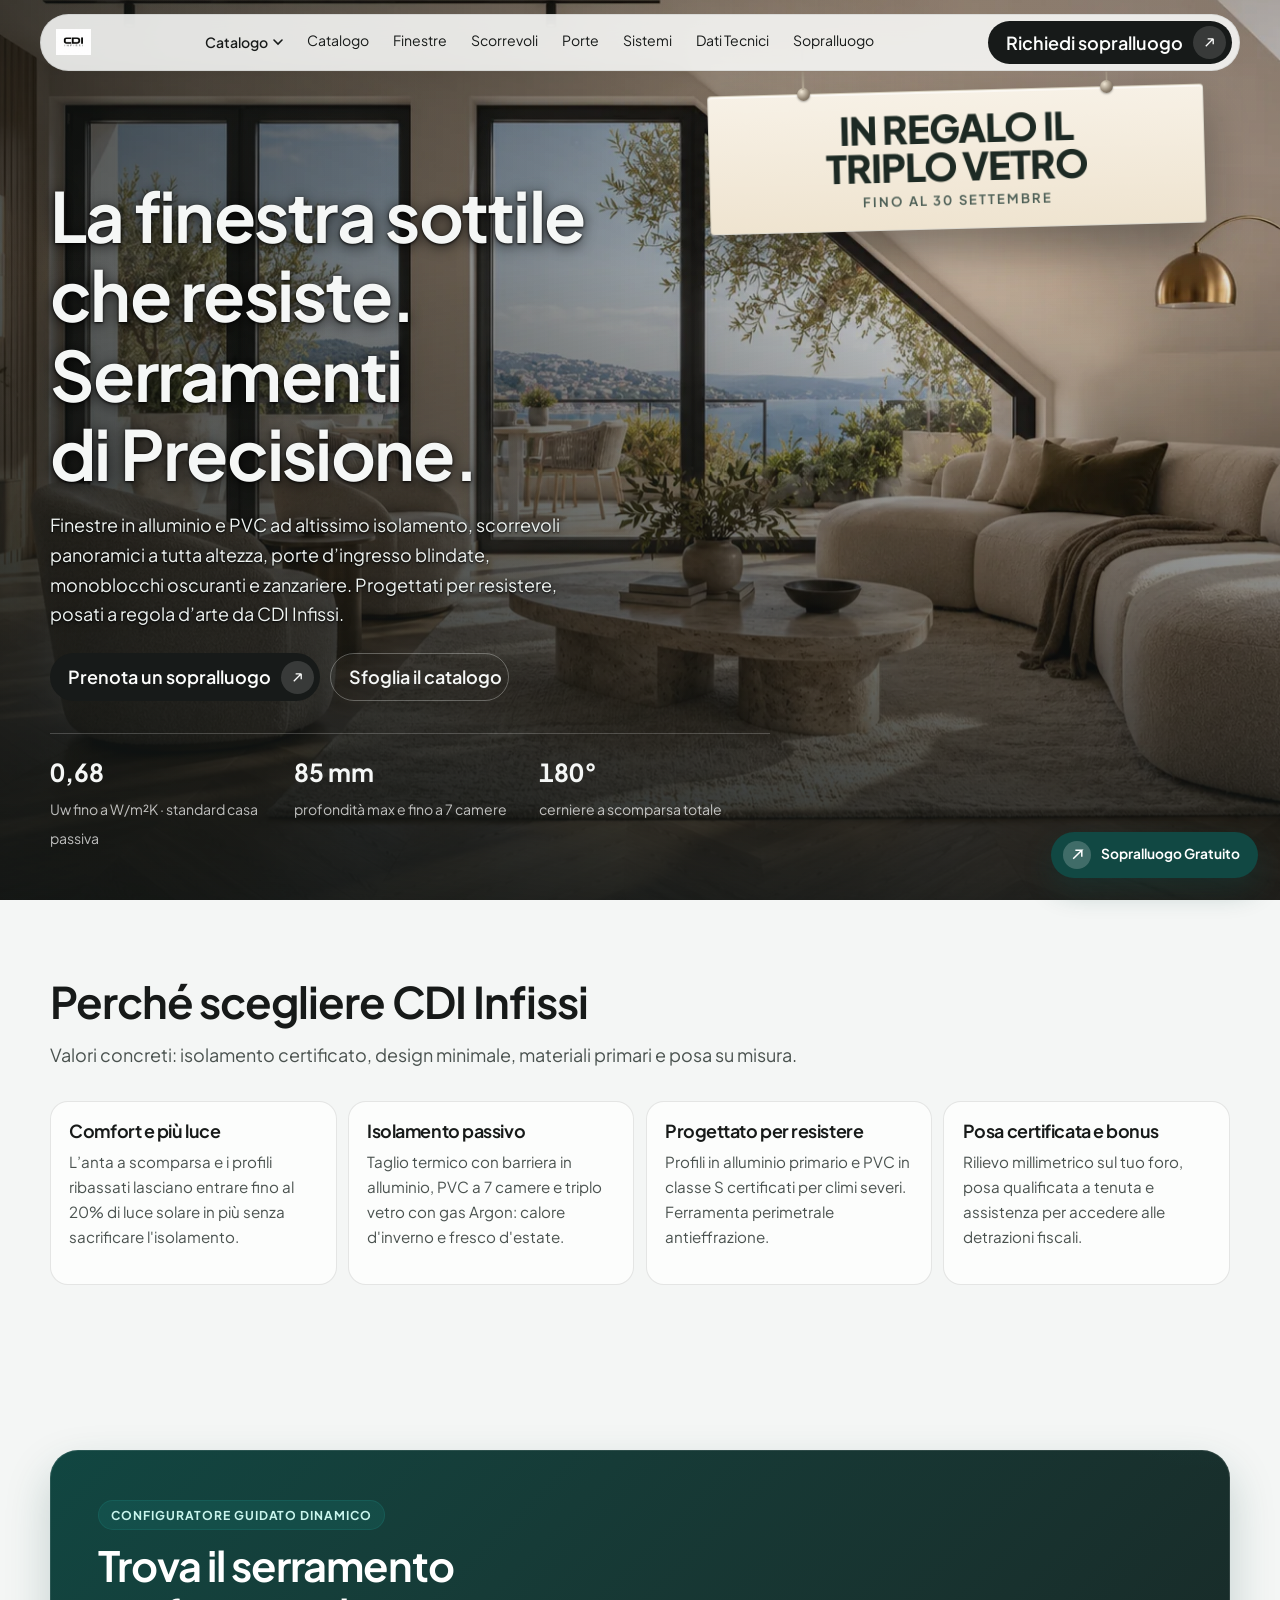
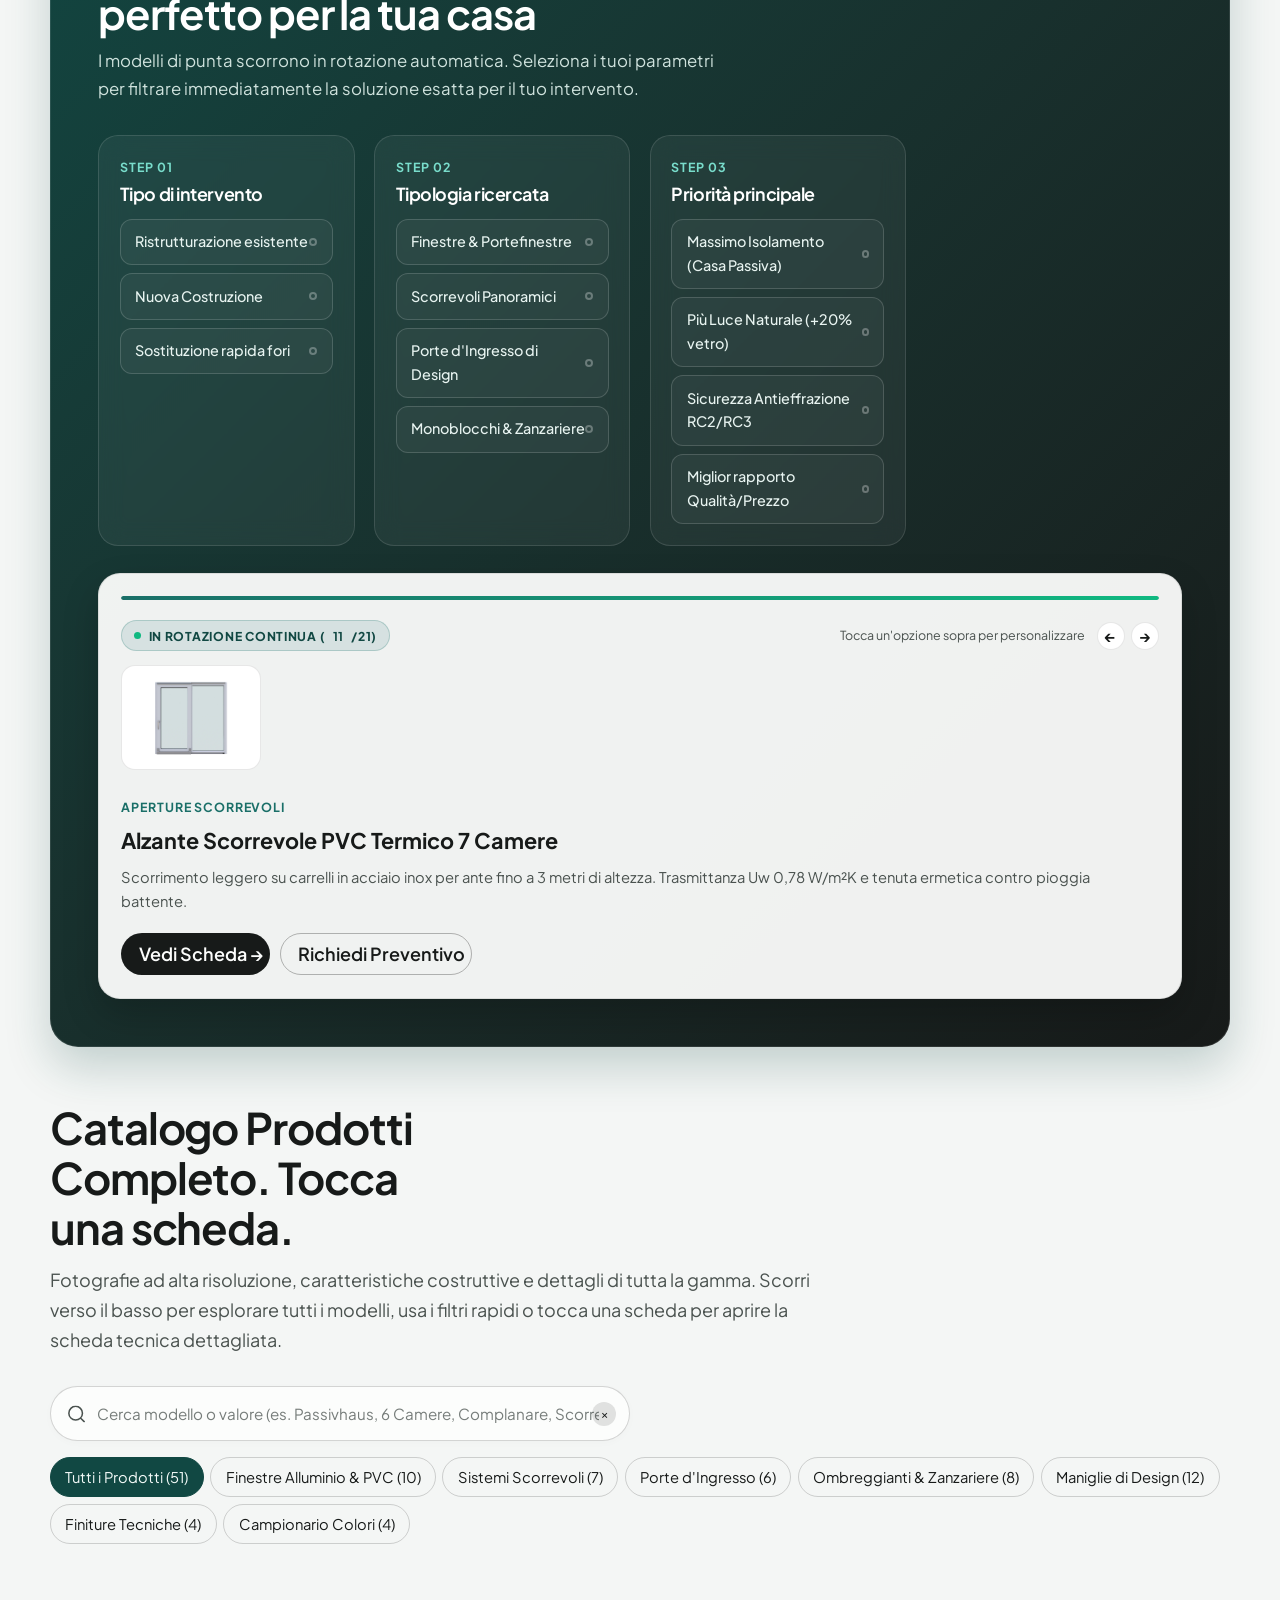
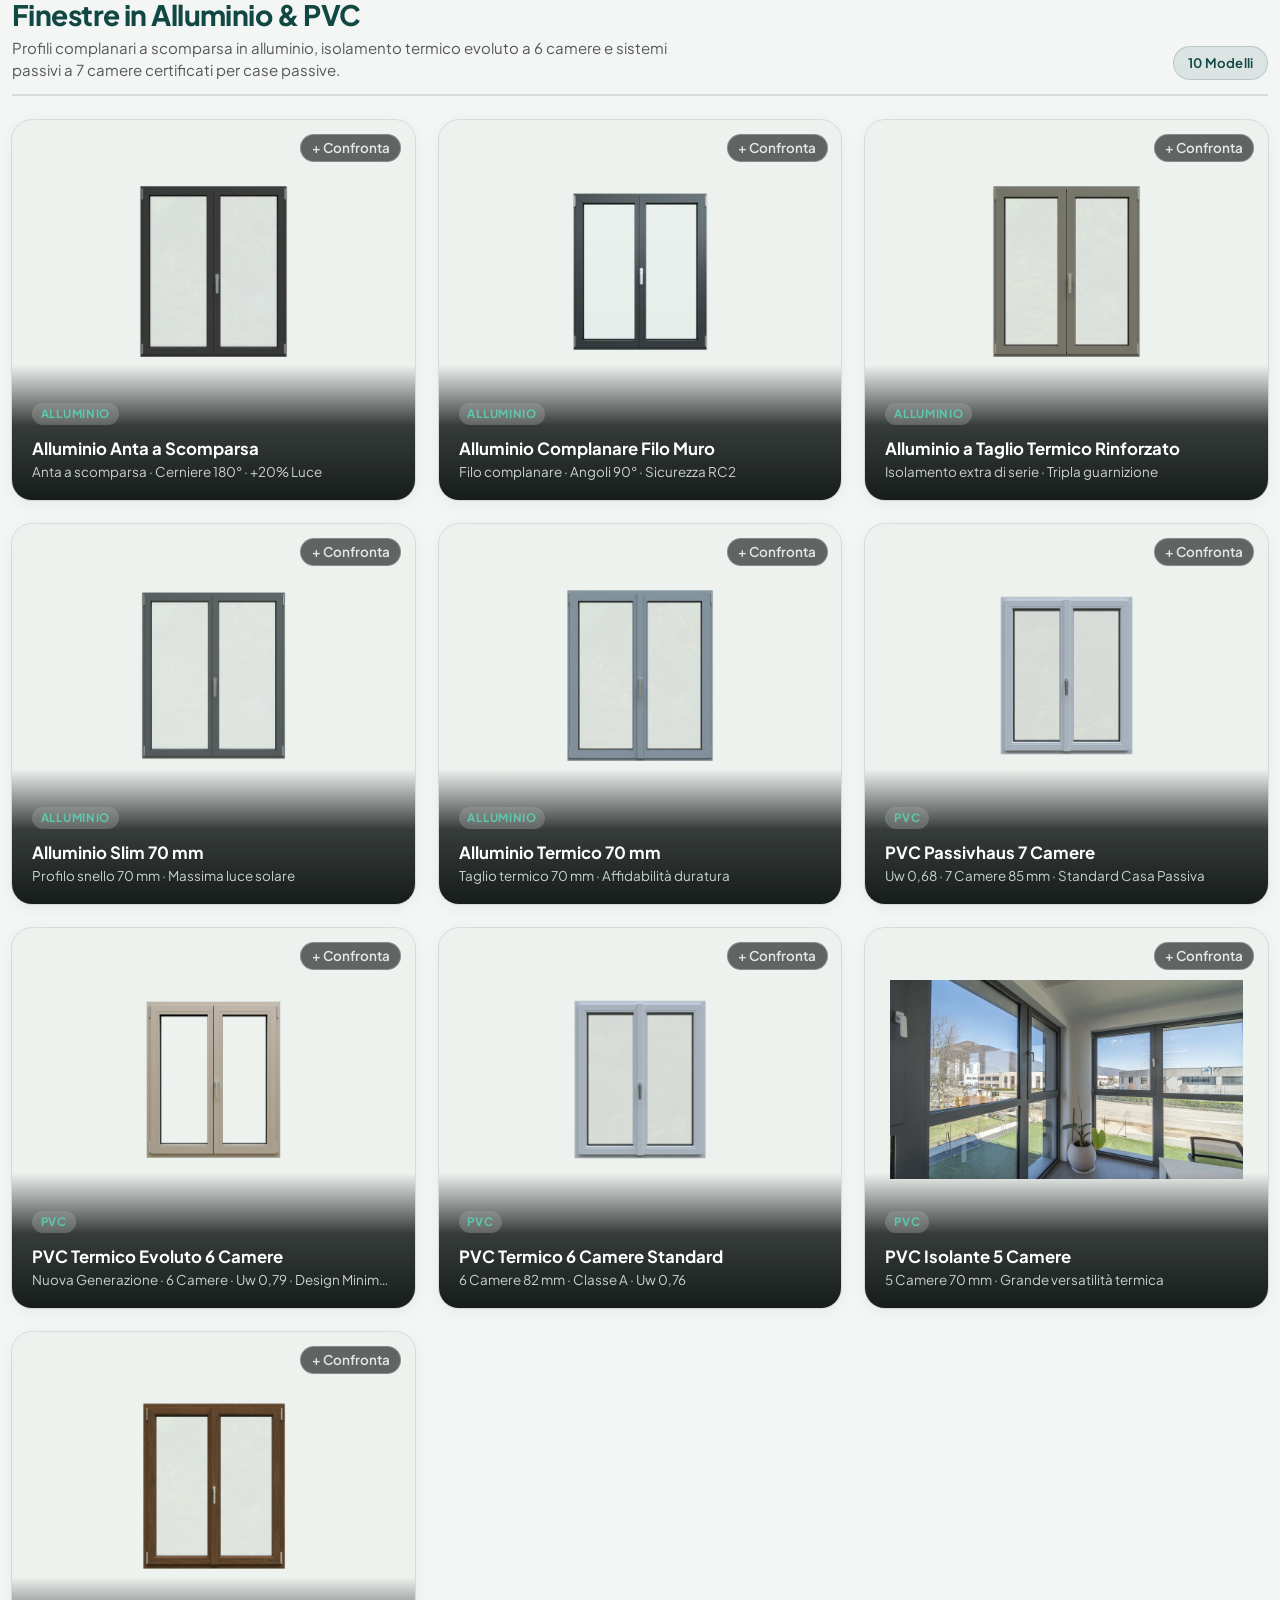
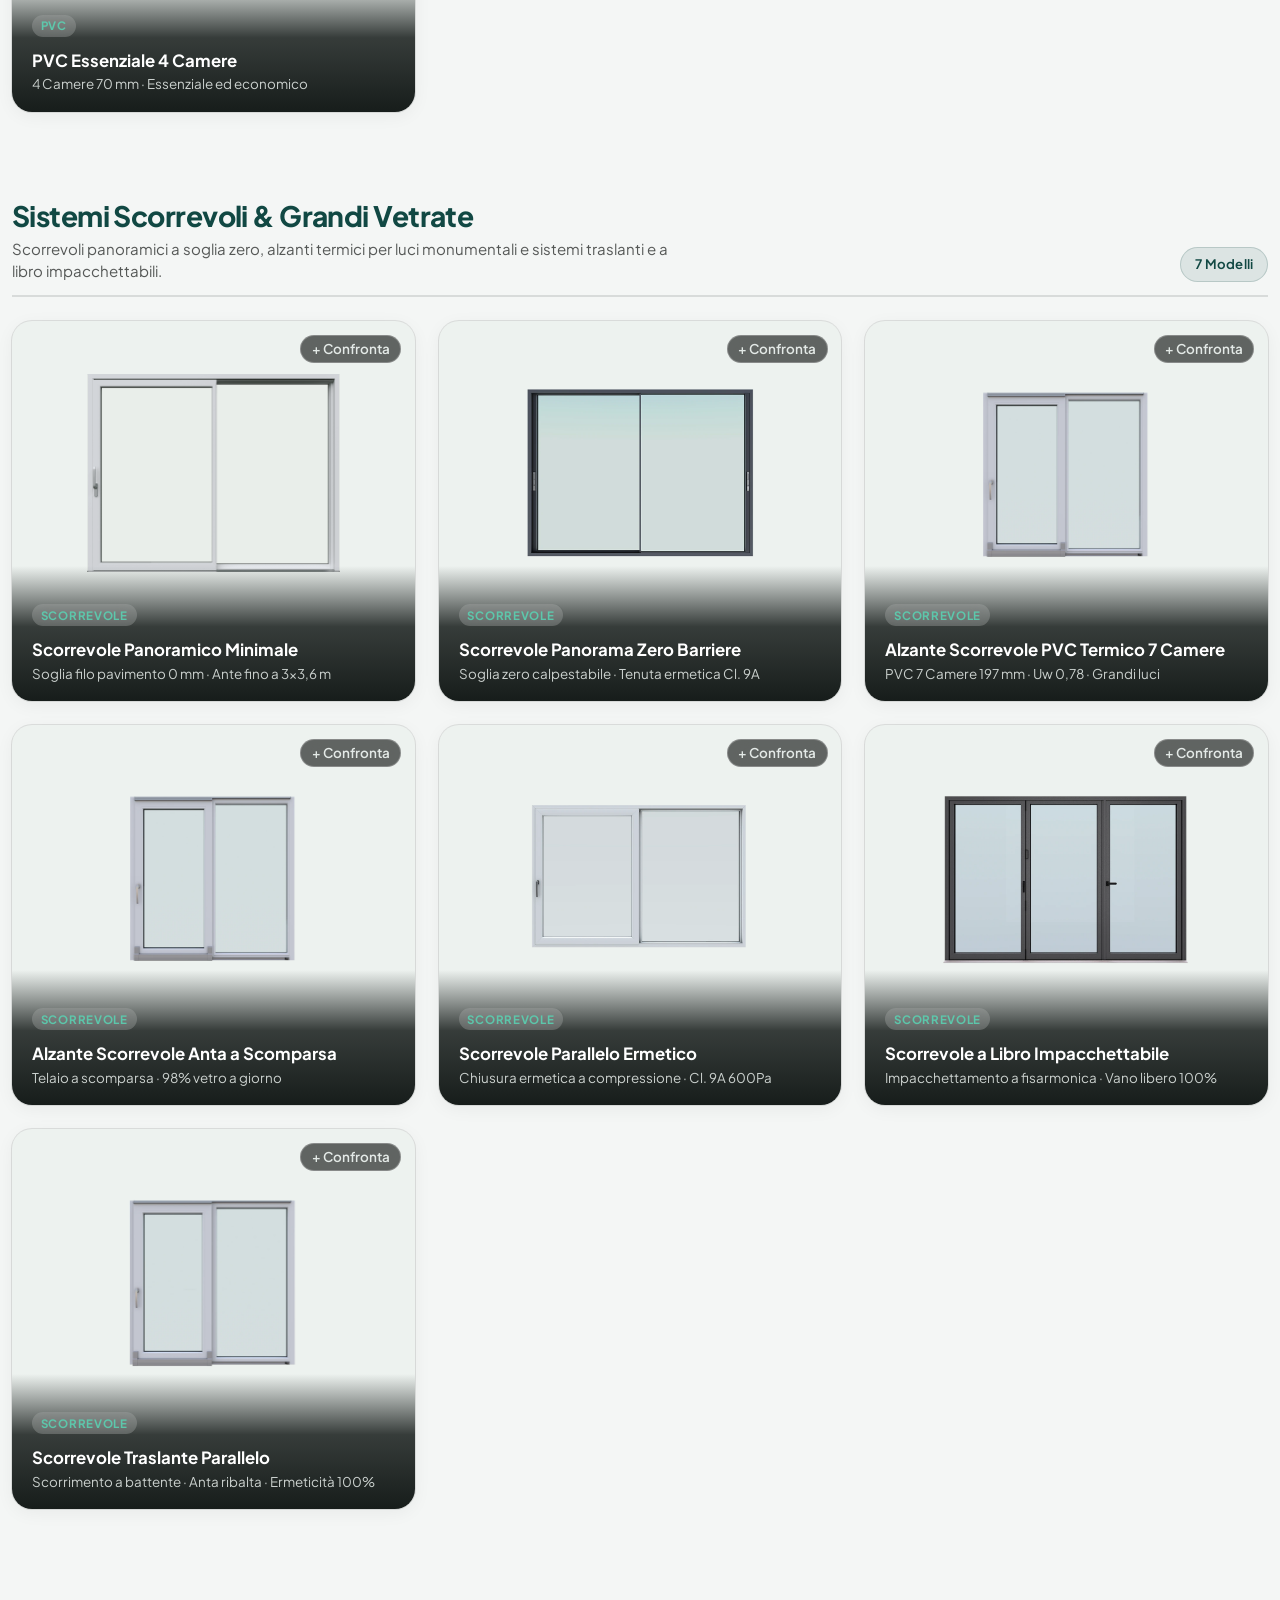
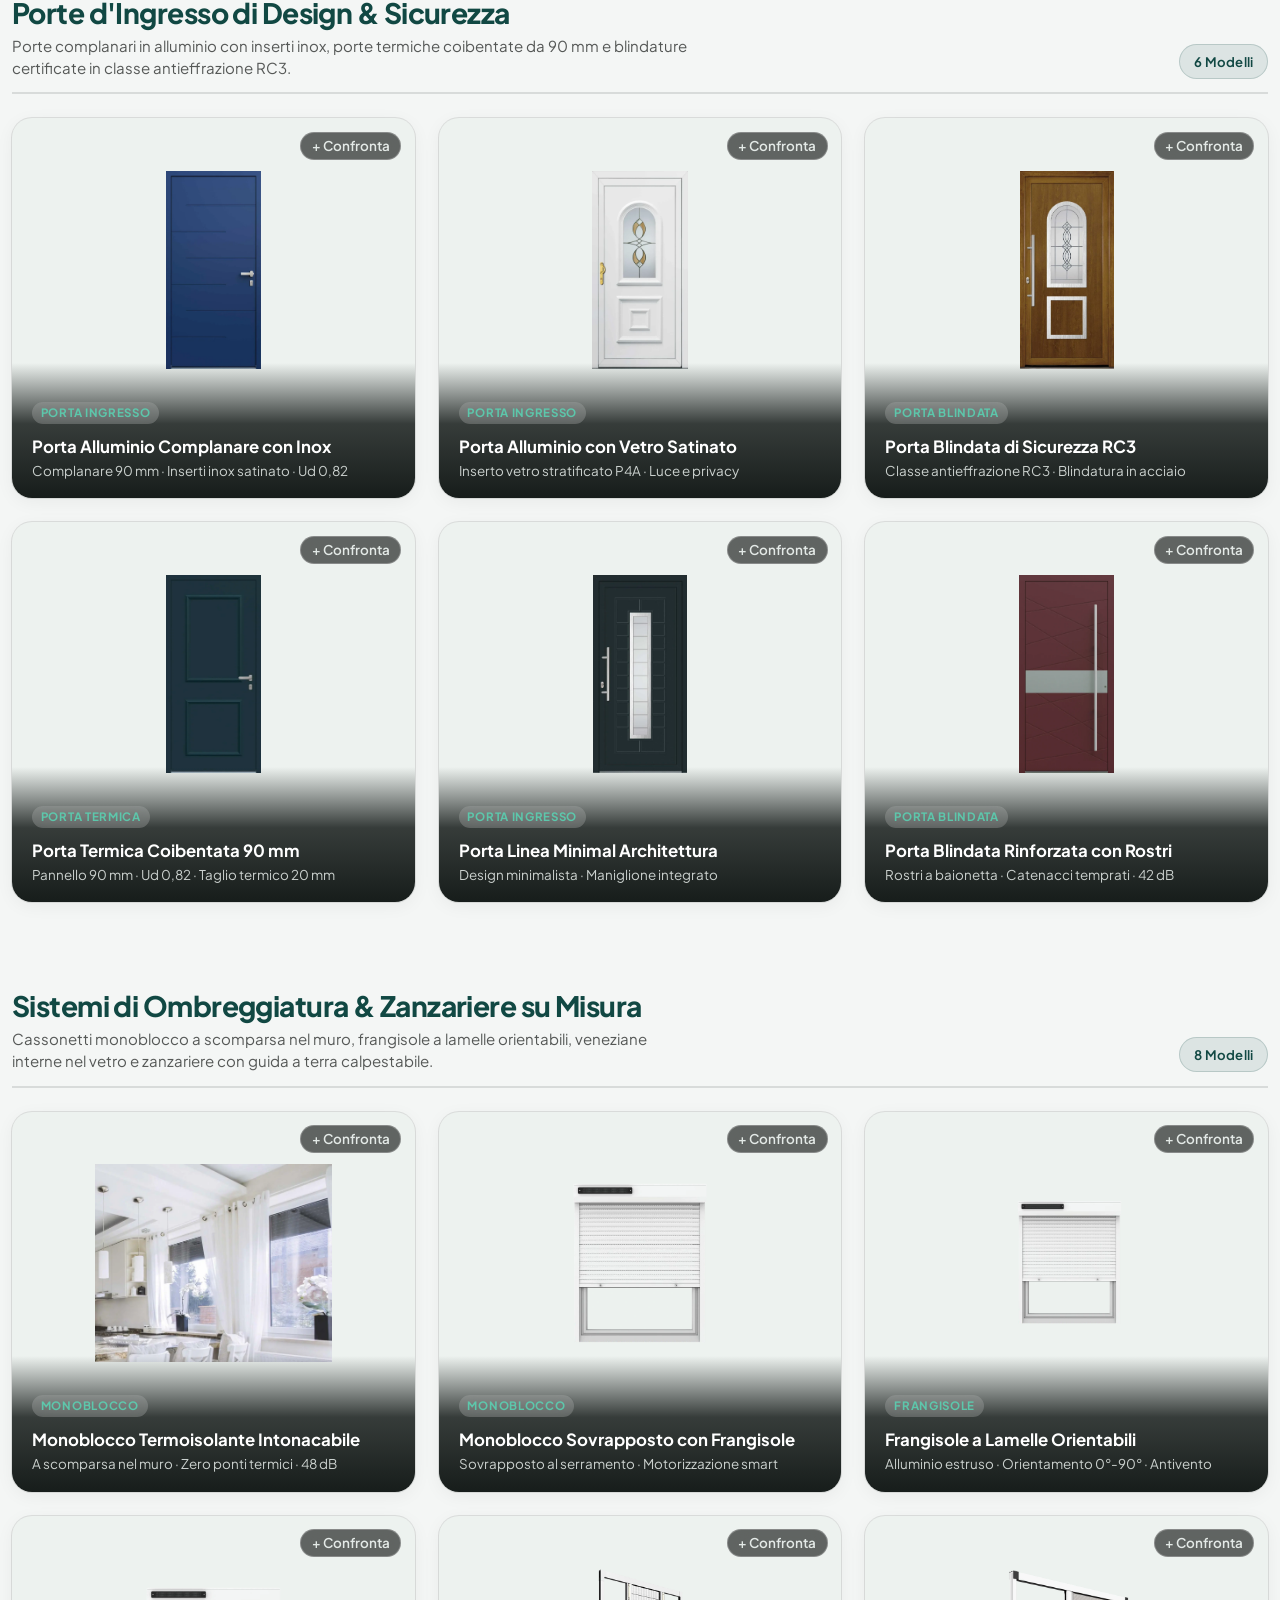
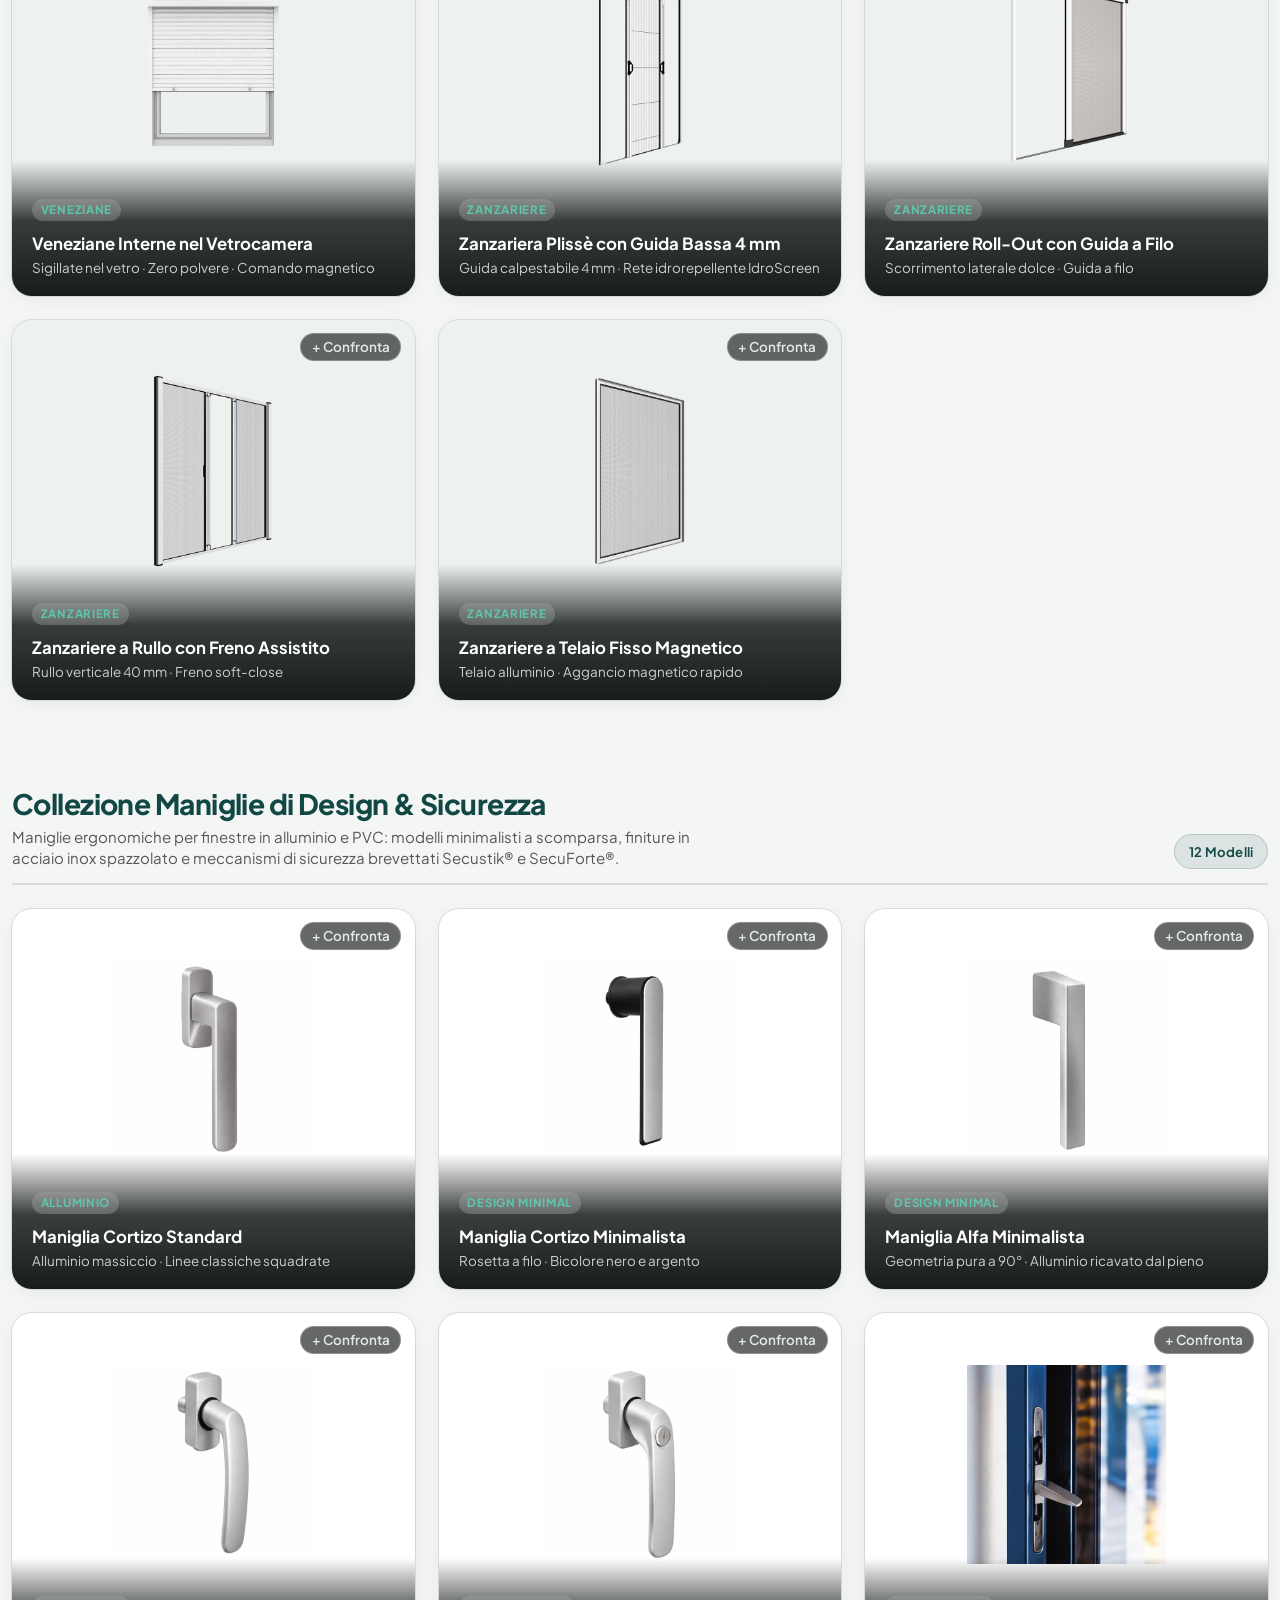
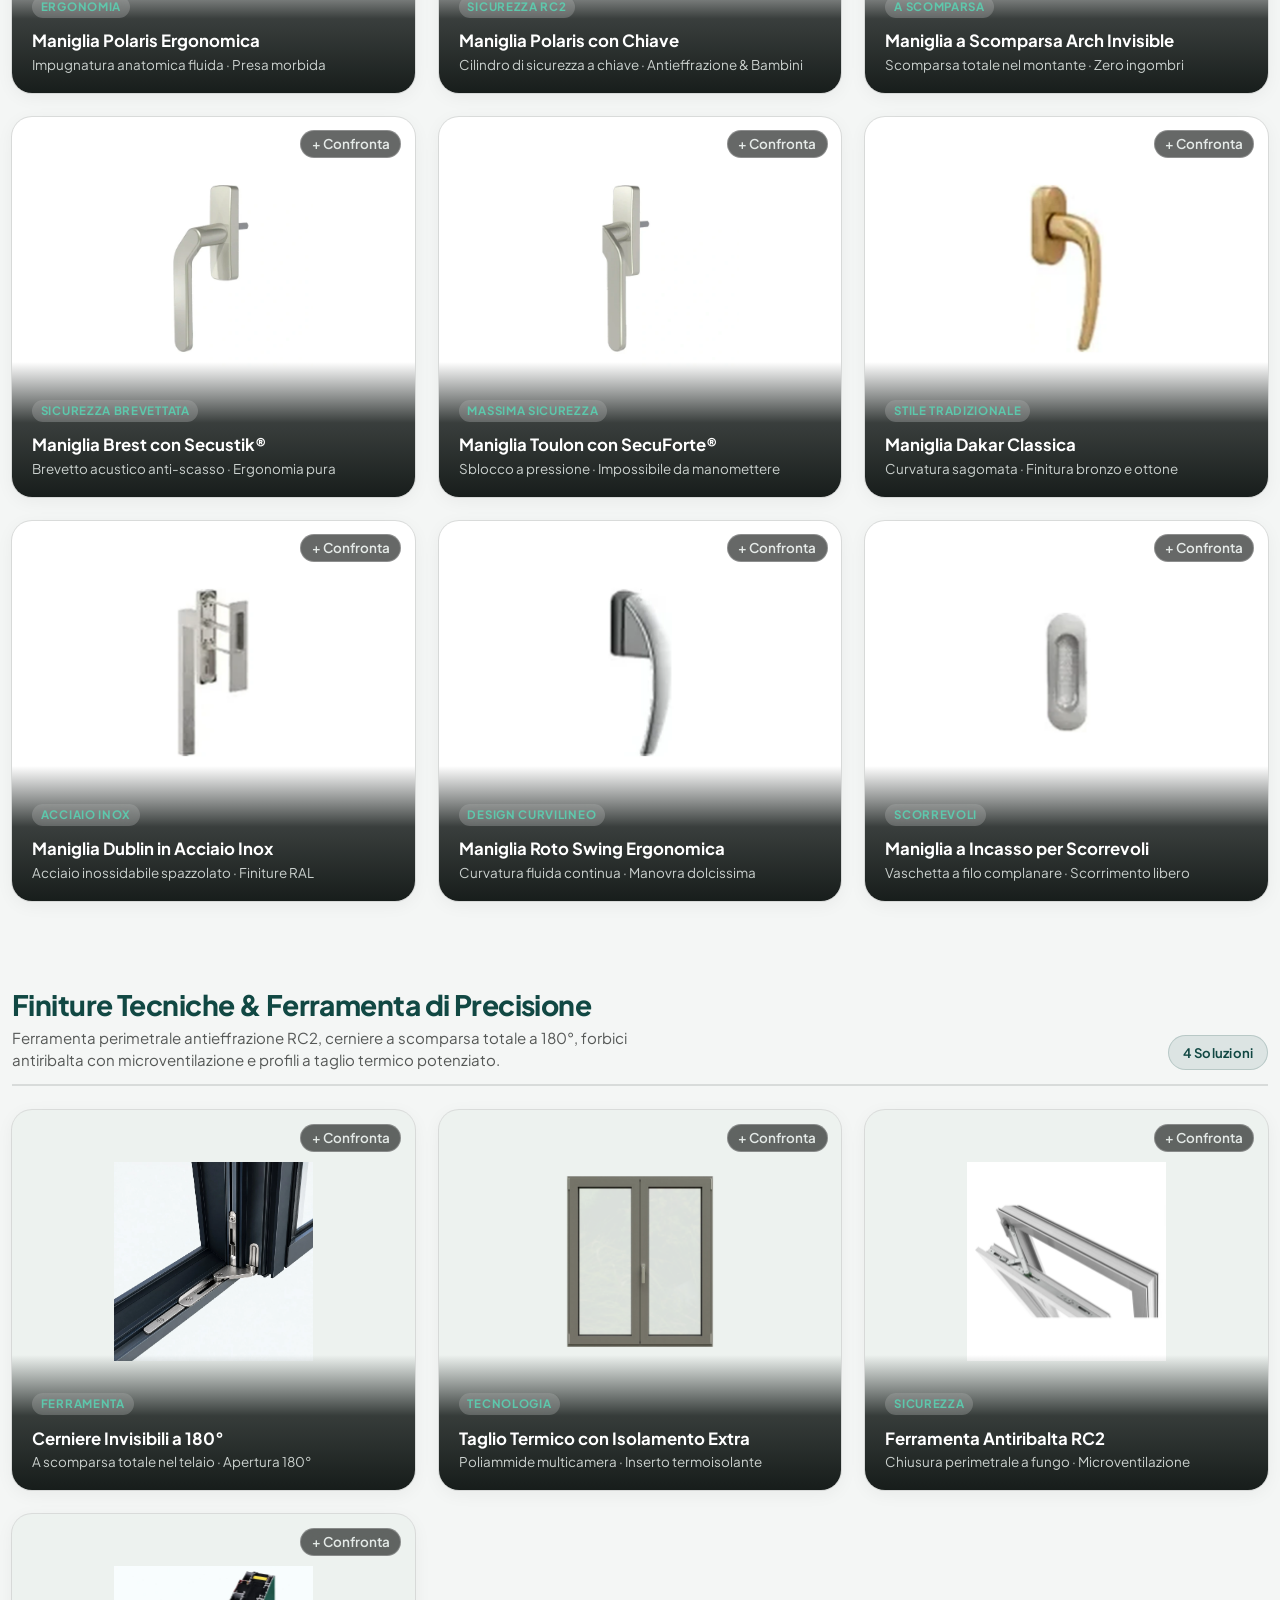
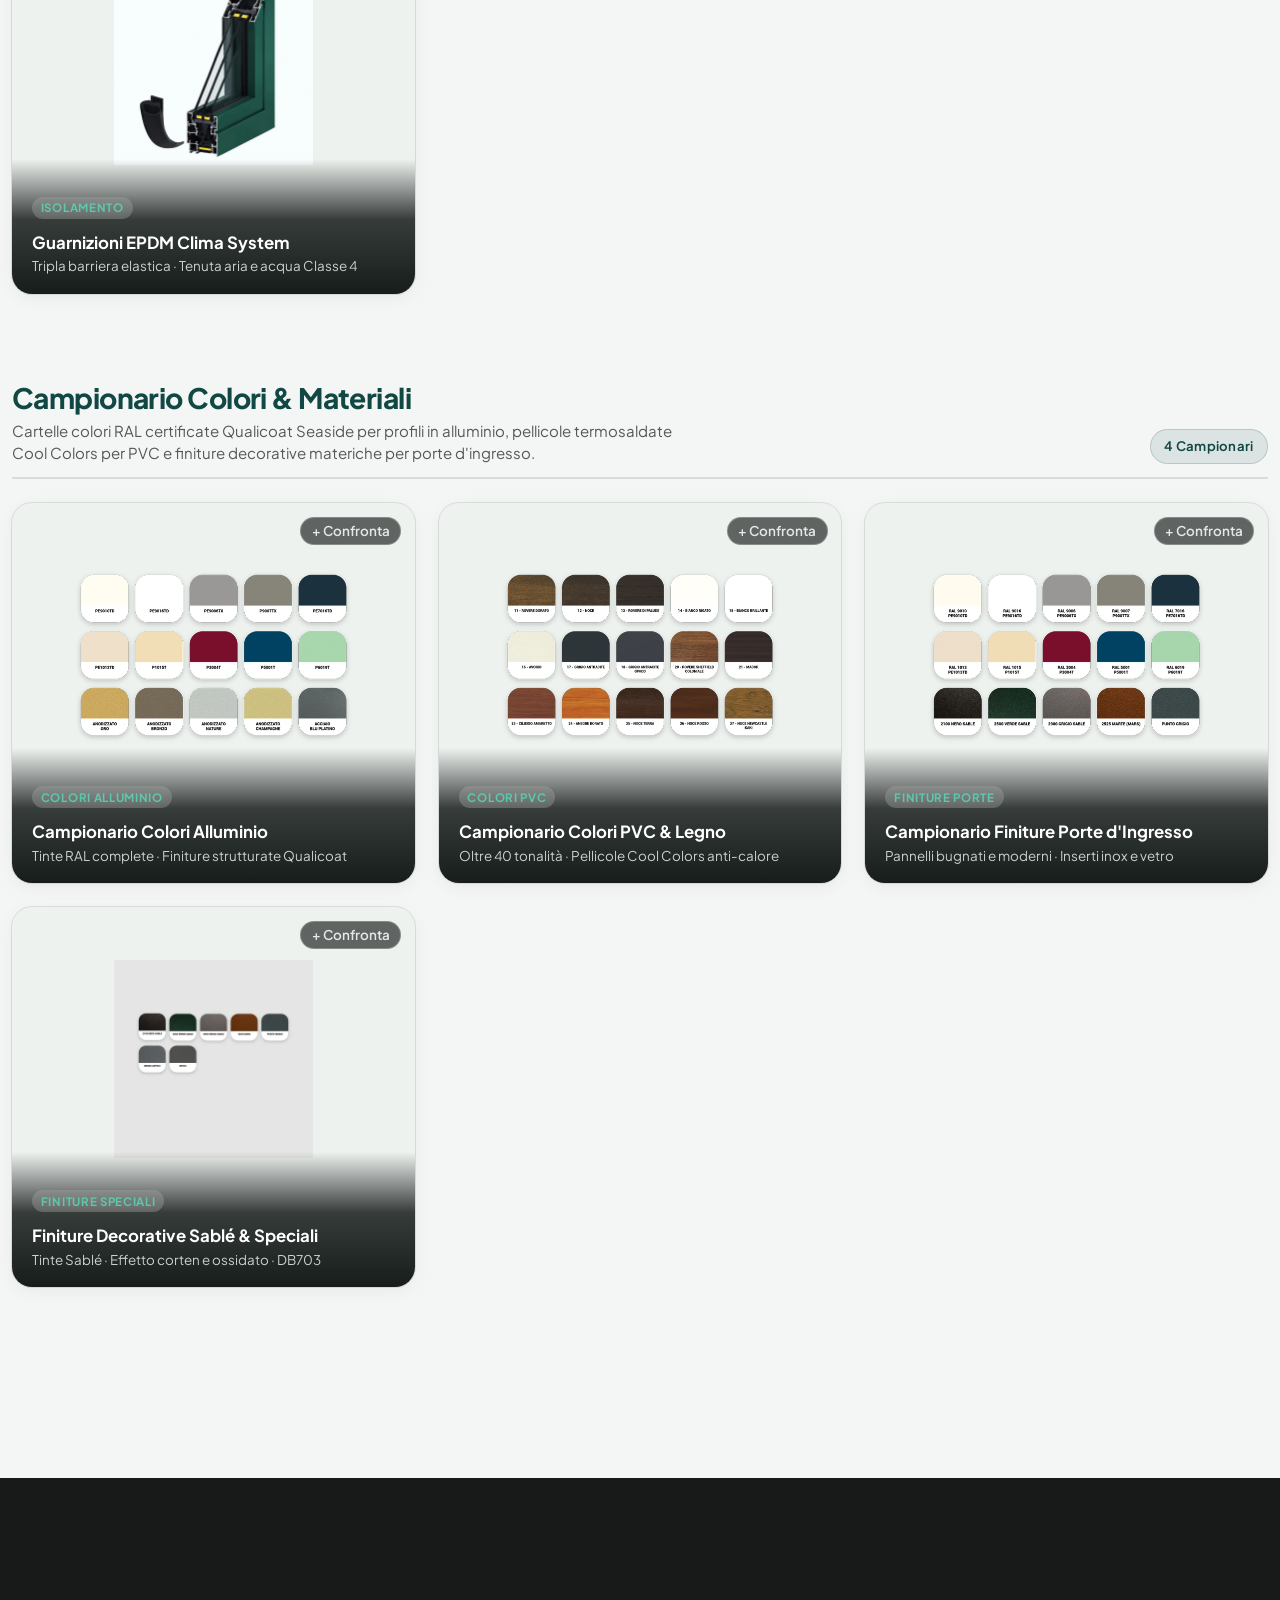
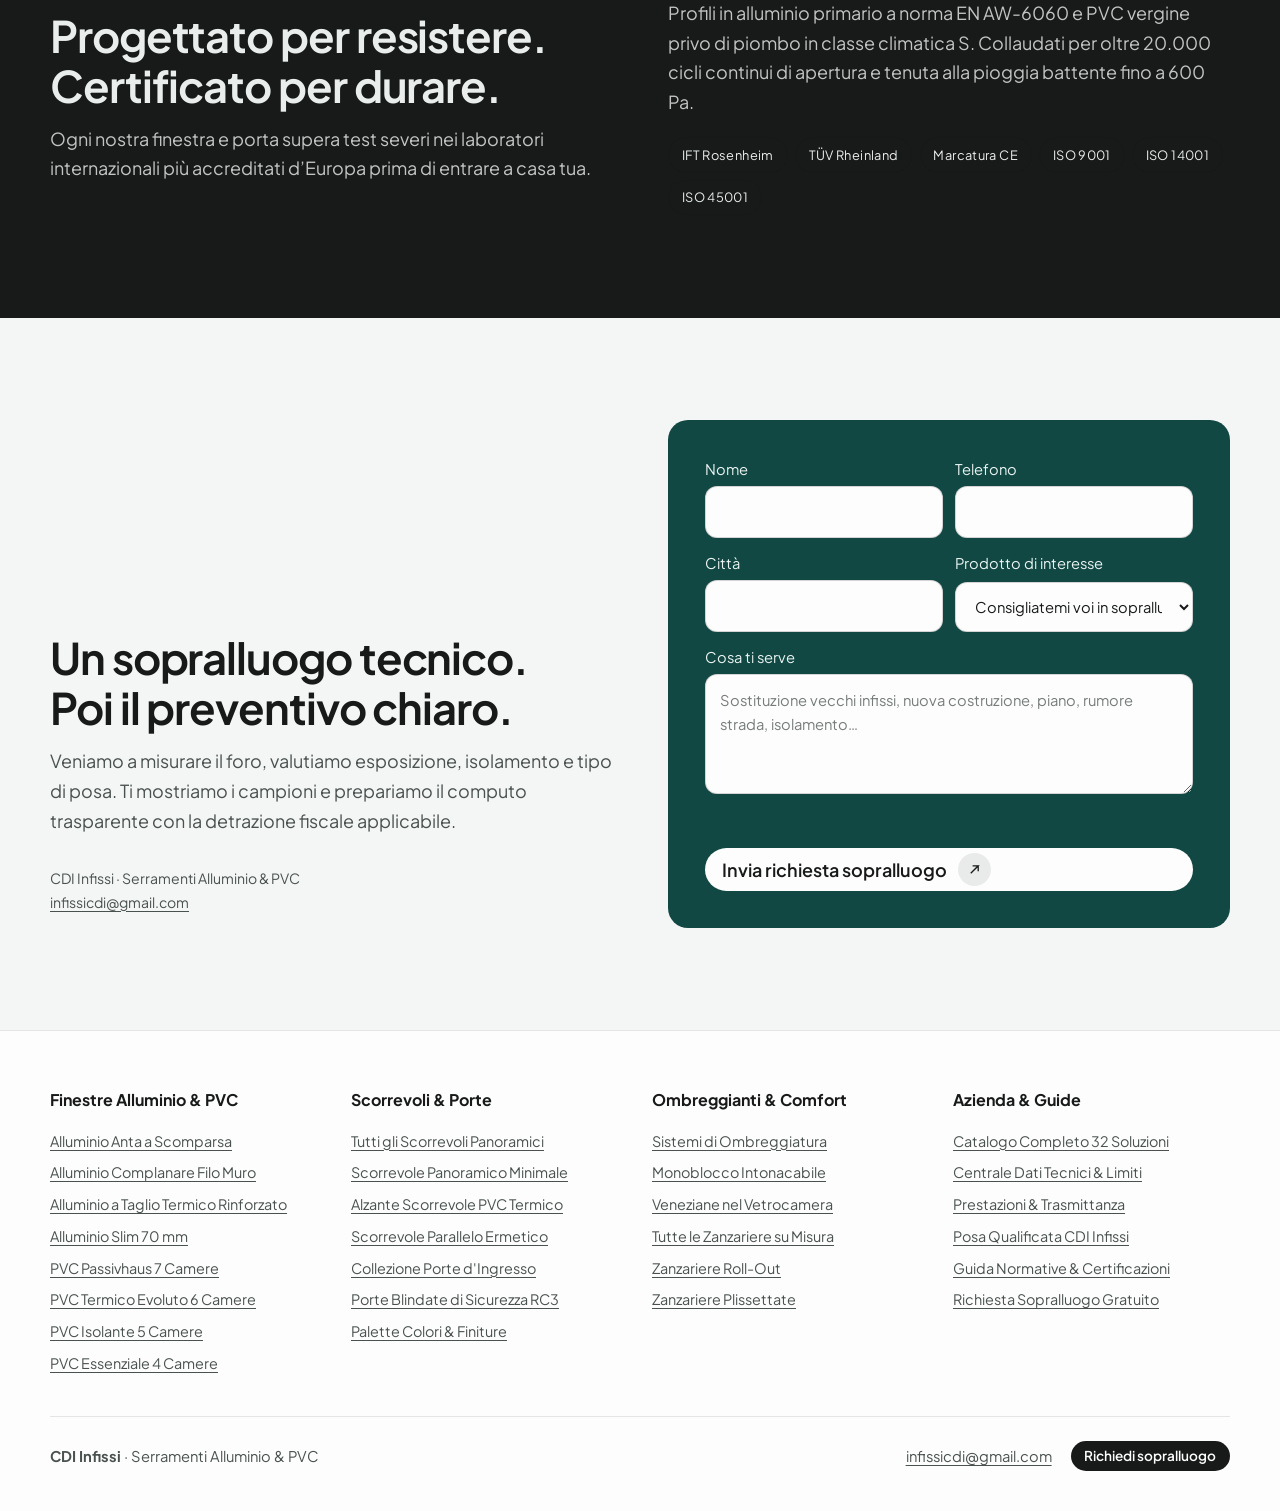
==== commit 9ef0bd88: "Popup catalogo: tolto il pulsante Vedi scheda completa del prodotto" ====
--- a/index.html
+++ b/index.html
@@ -1652,9 +1652,6 @@
             Richiedi questa soluzione
             <i aria-hidden="true"><svg viewBox="0 0 14 14" fill="none"><path d="M3 11L11 3H5M11 3v6" stroke="currentColor" stroke-width="1.4"/></svg></i>
           </a>
-          <a class="btn btn-ghost" data-lb-page href="#" hidden style="margin-top: 0.6rem">
-            Vedi scheda completa del prodotto &rarr;
-          </a>
         </div>
       </div>
     </dialog>
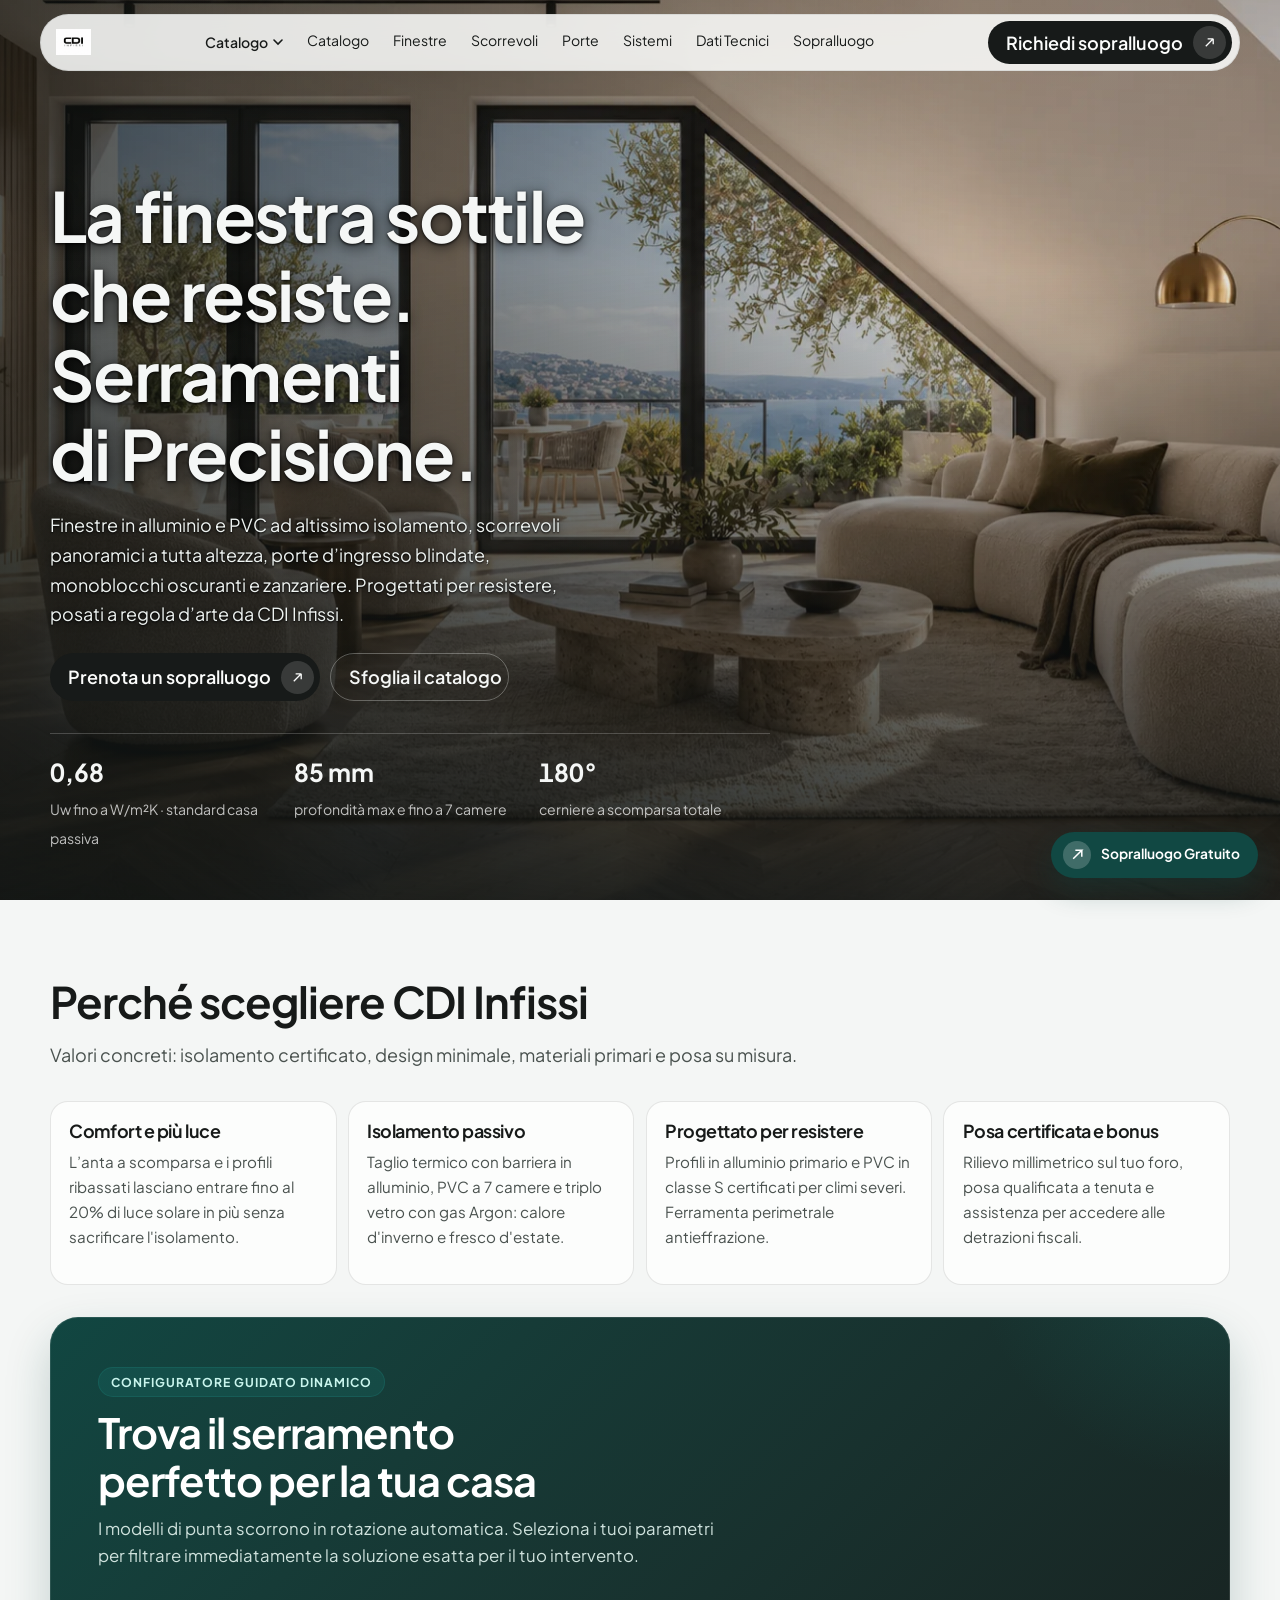
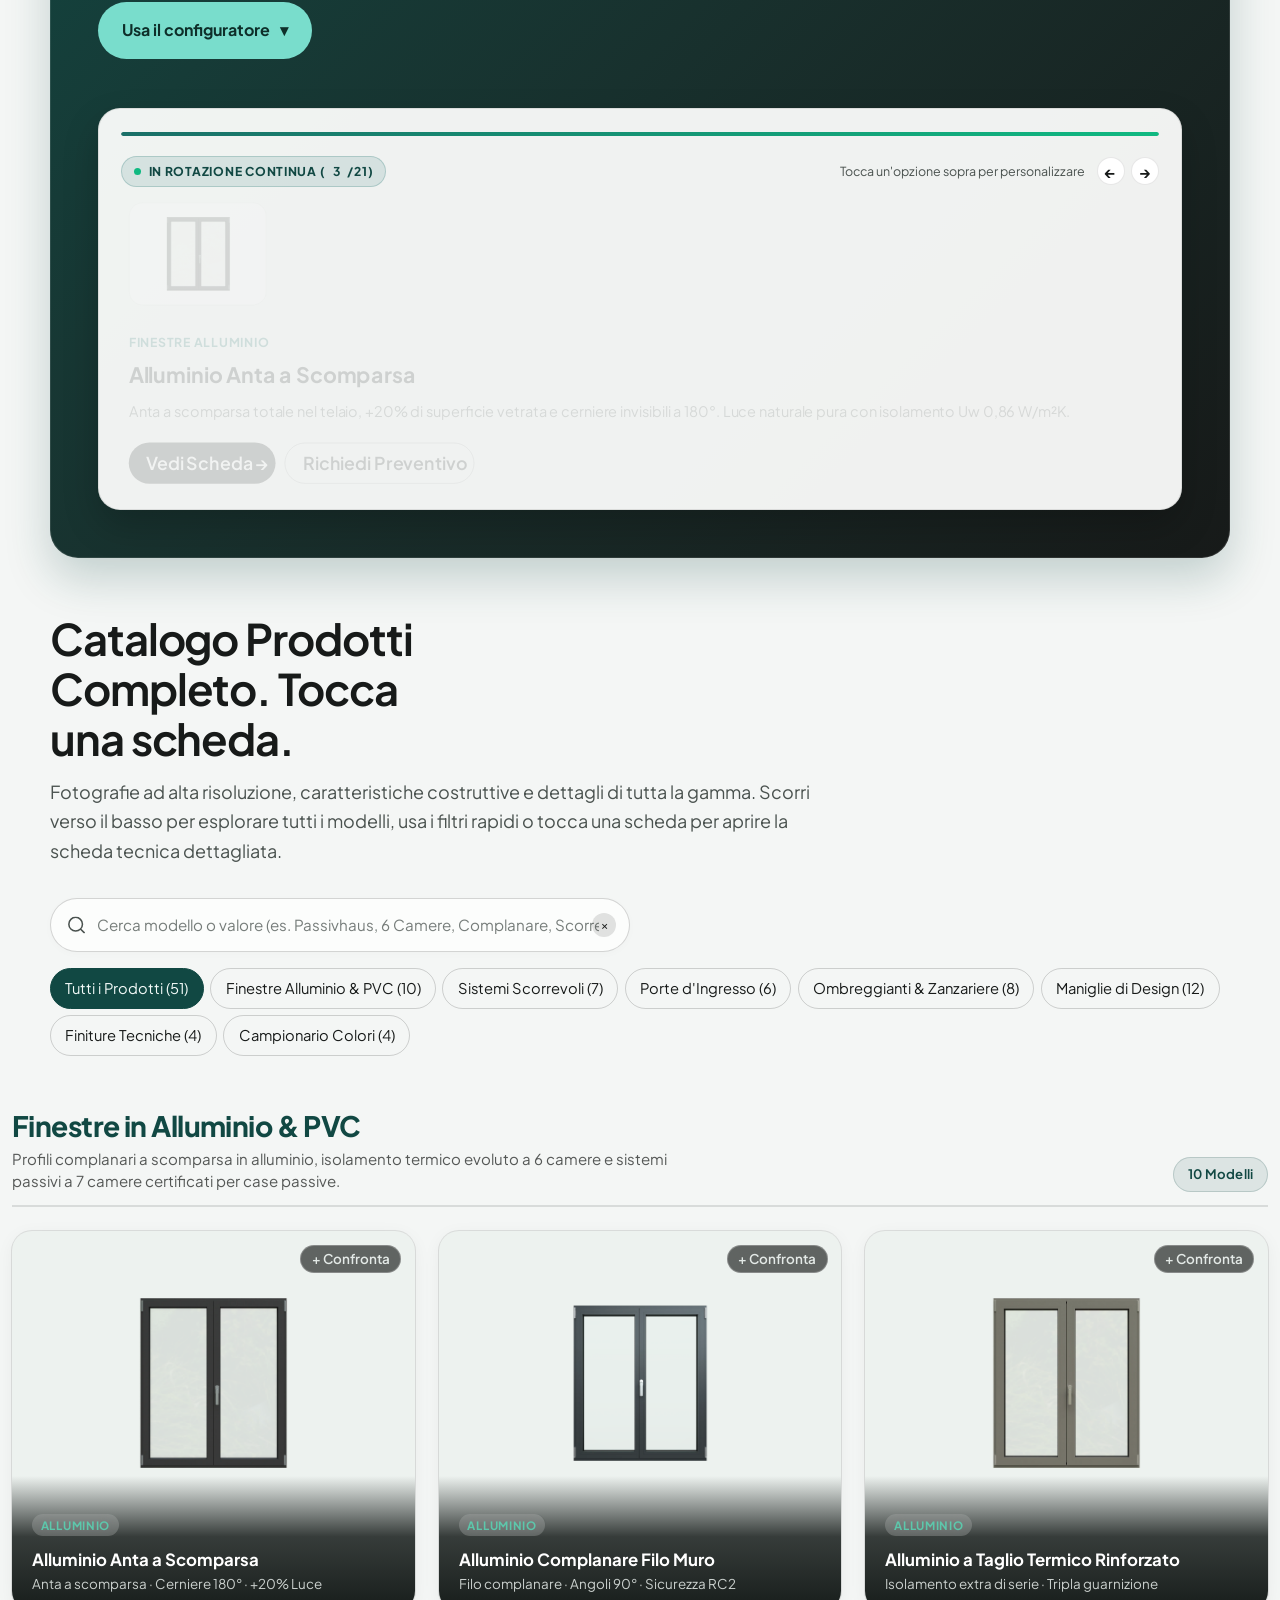
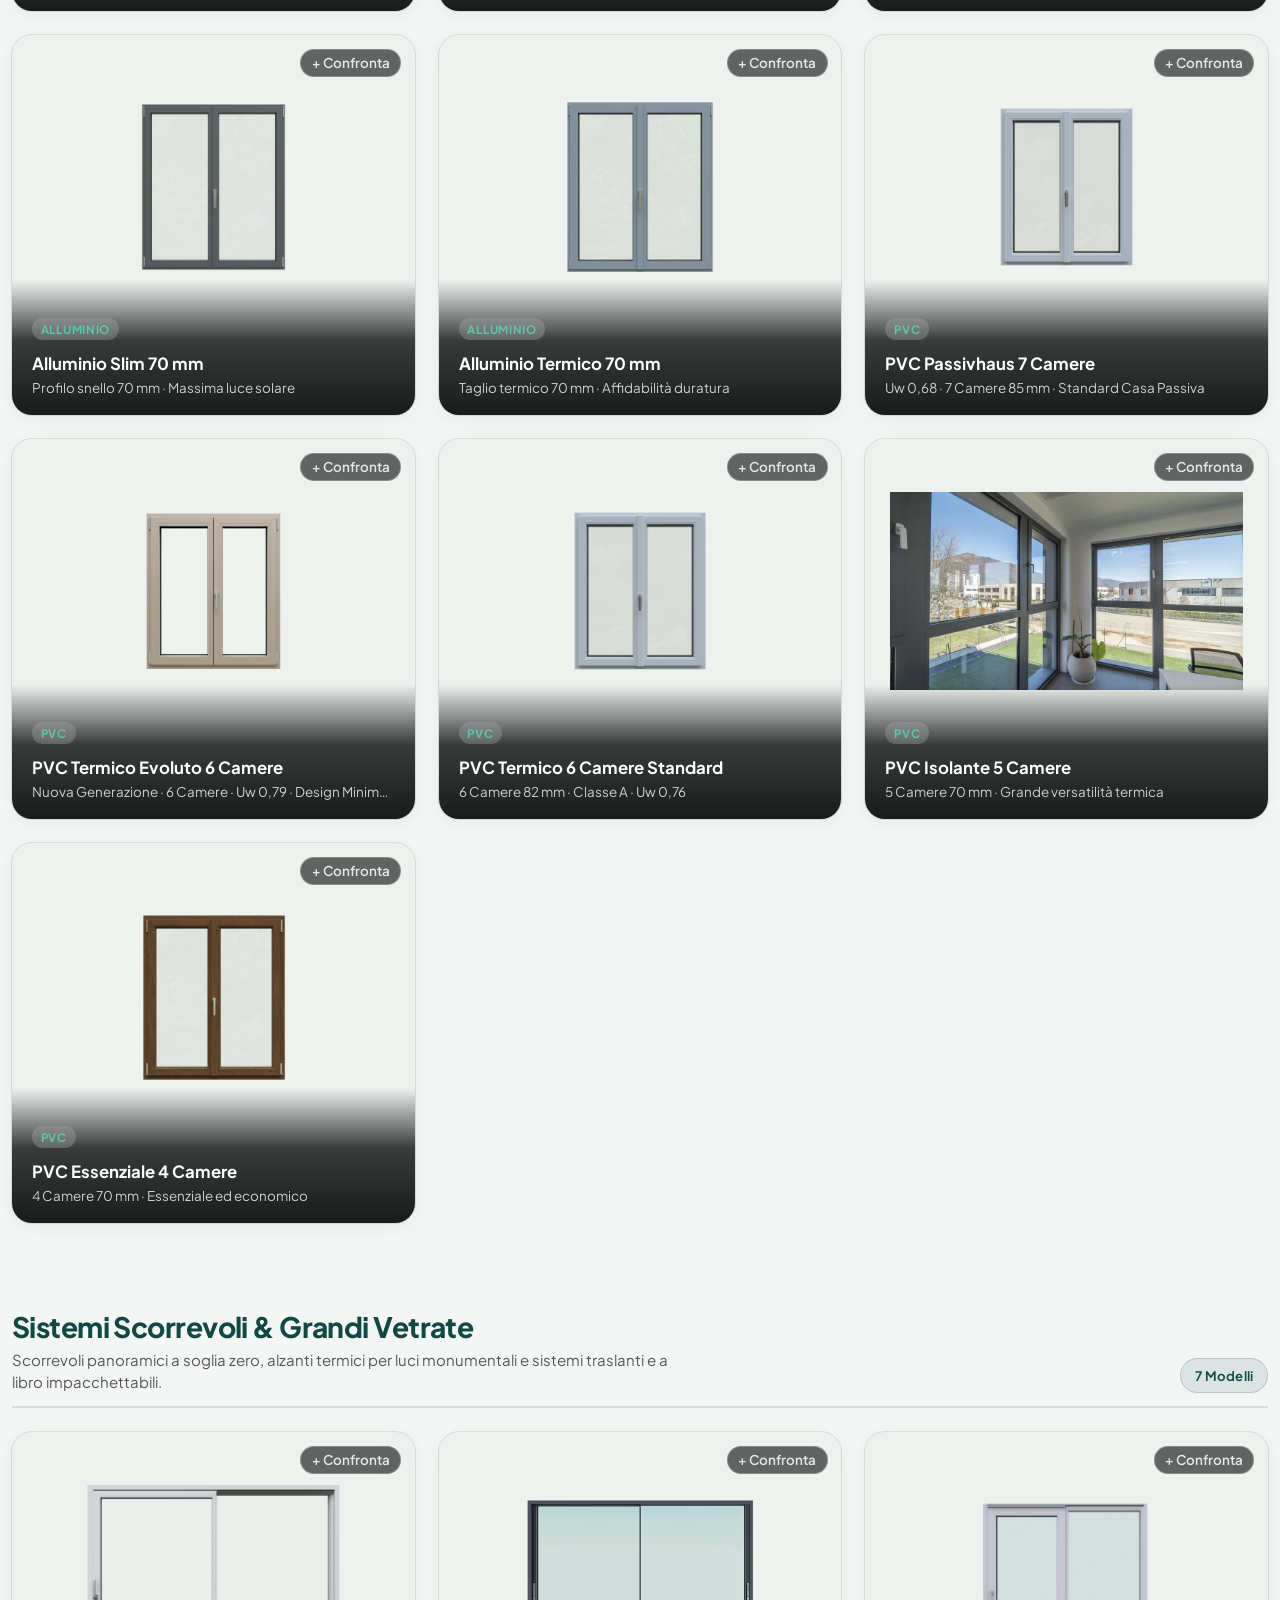
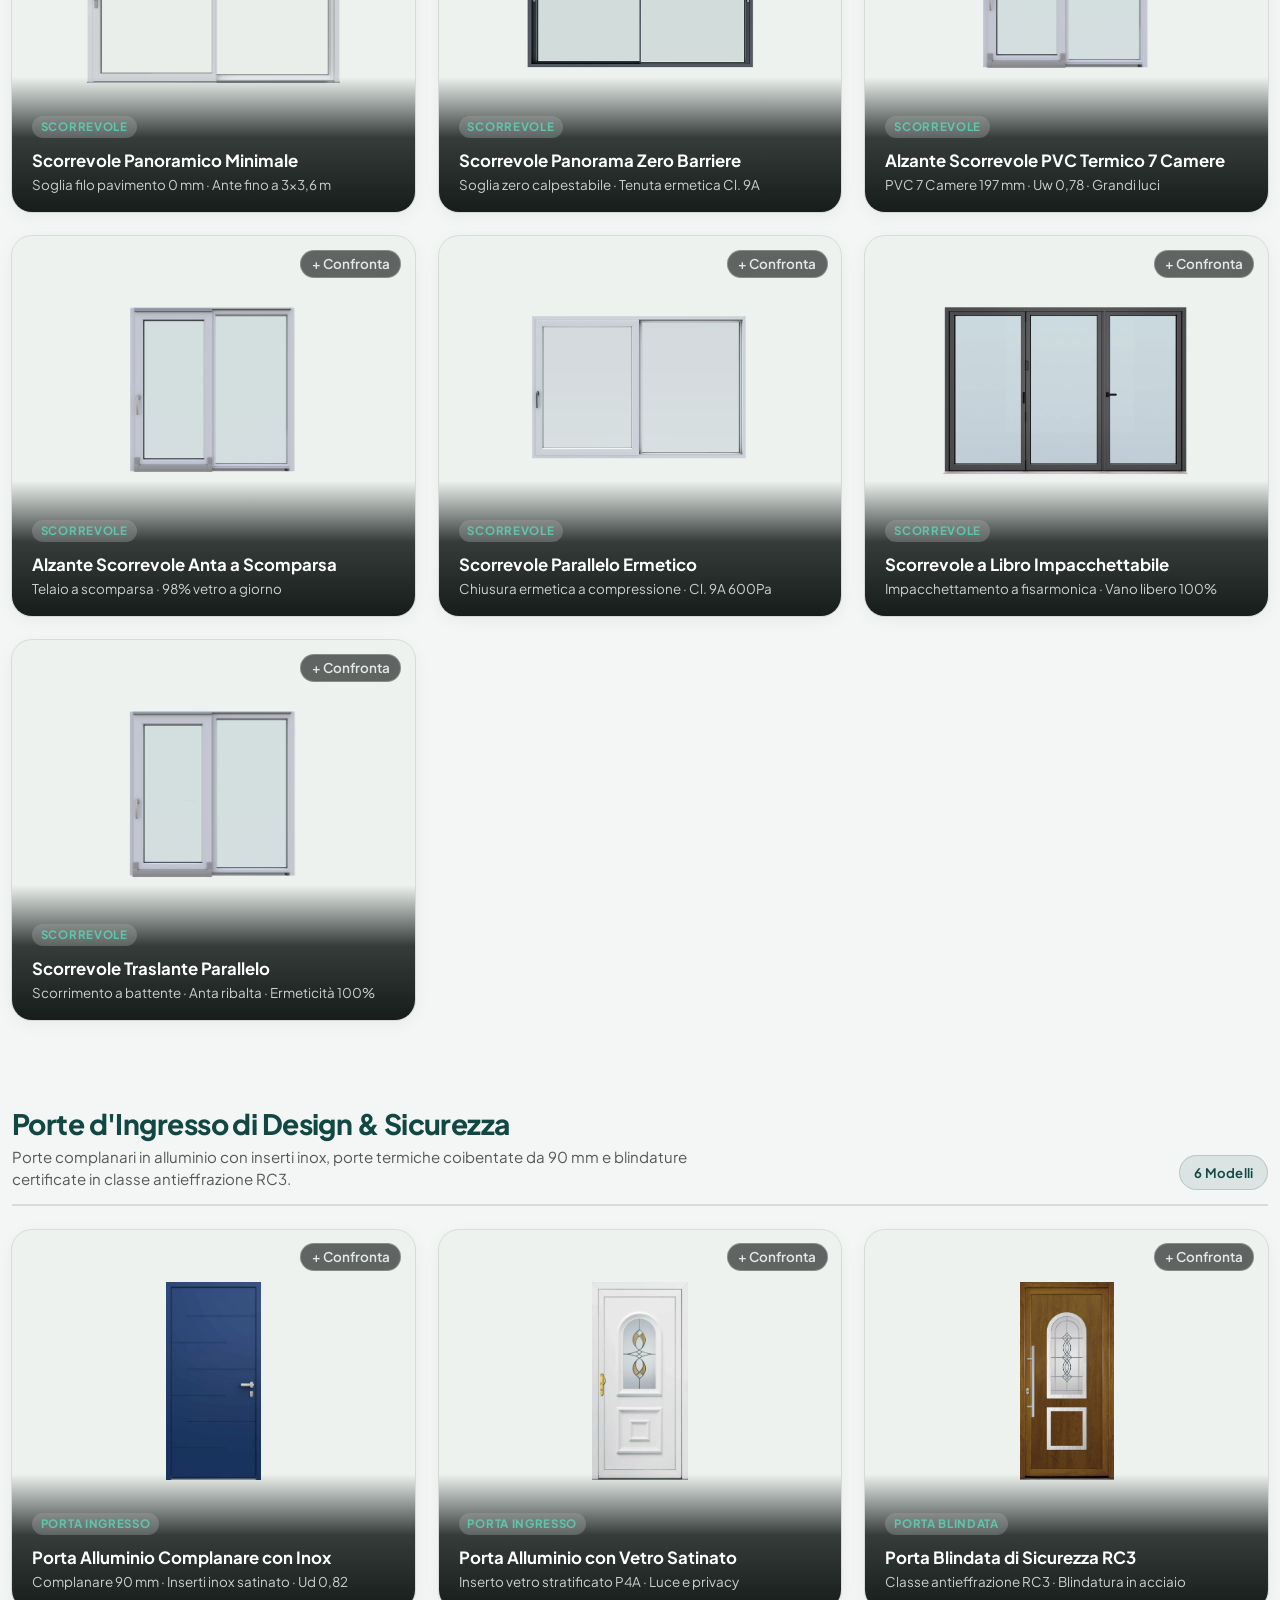
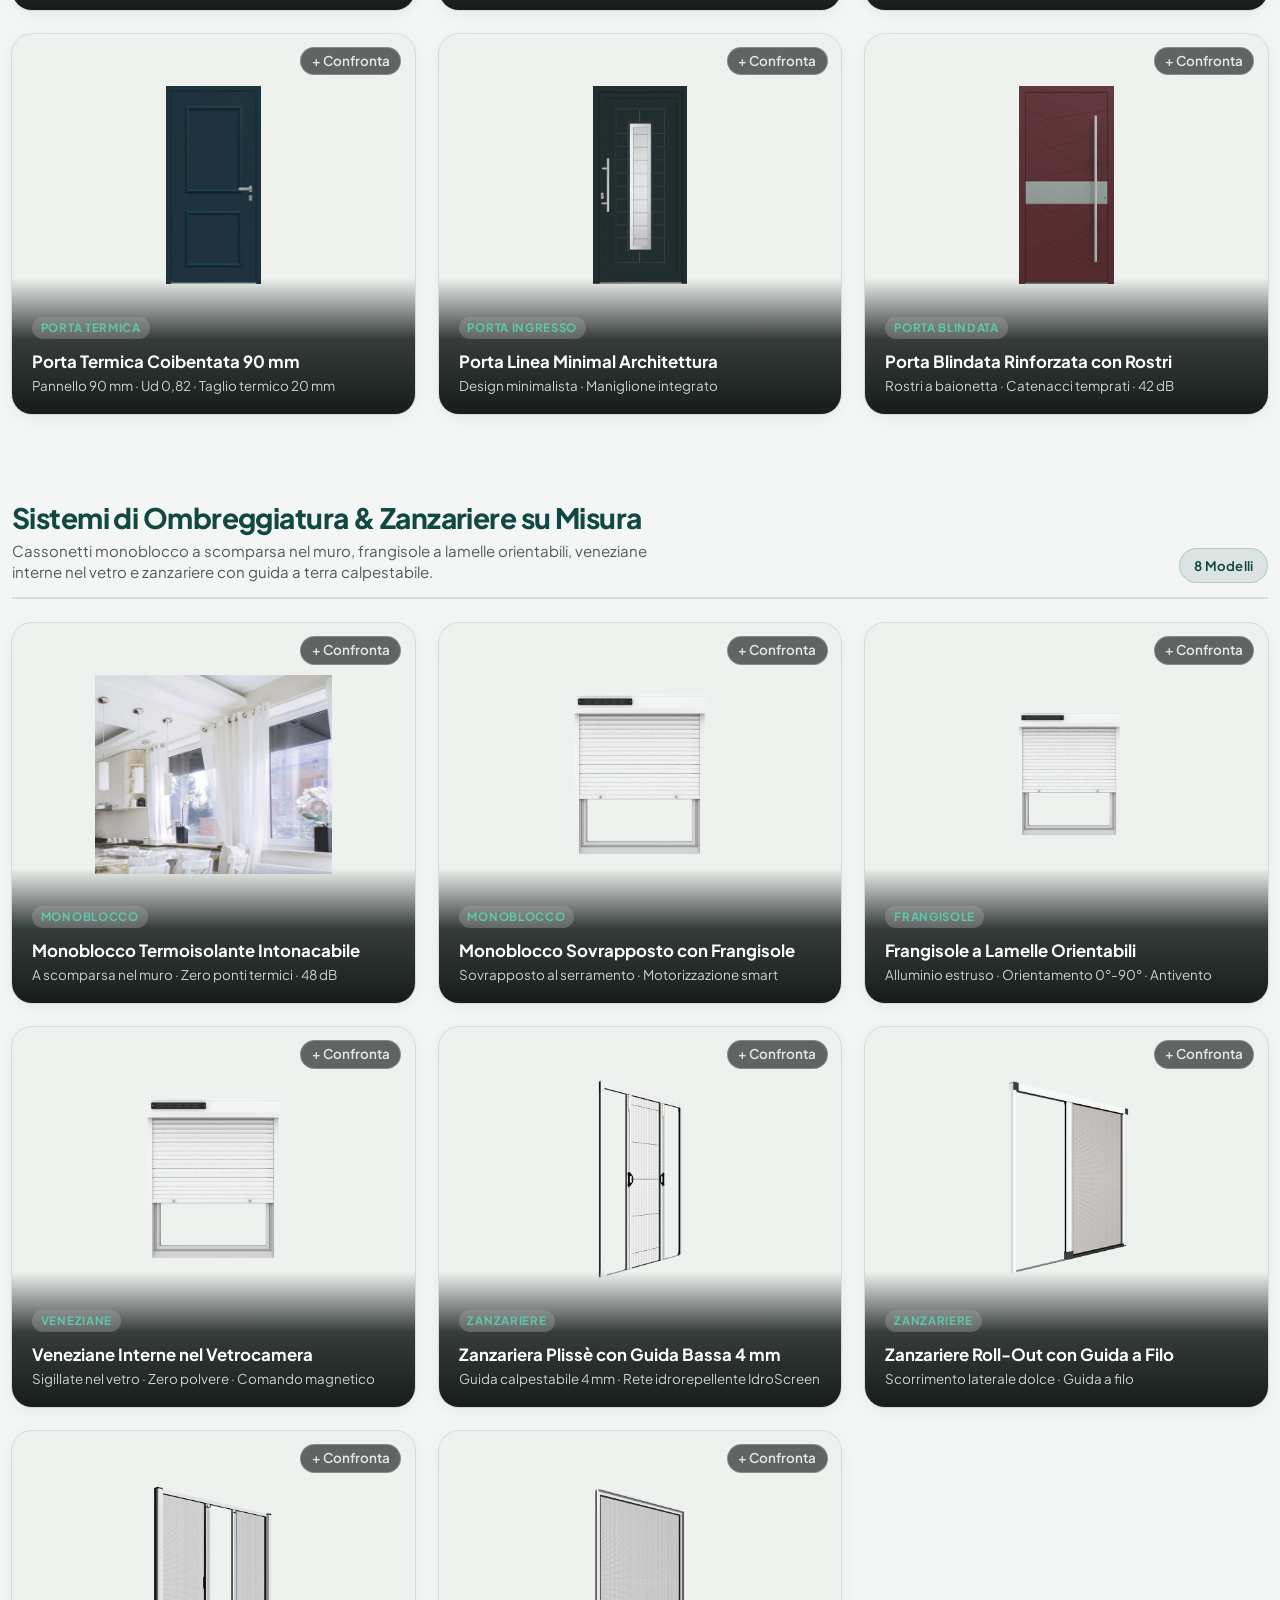
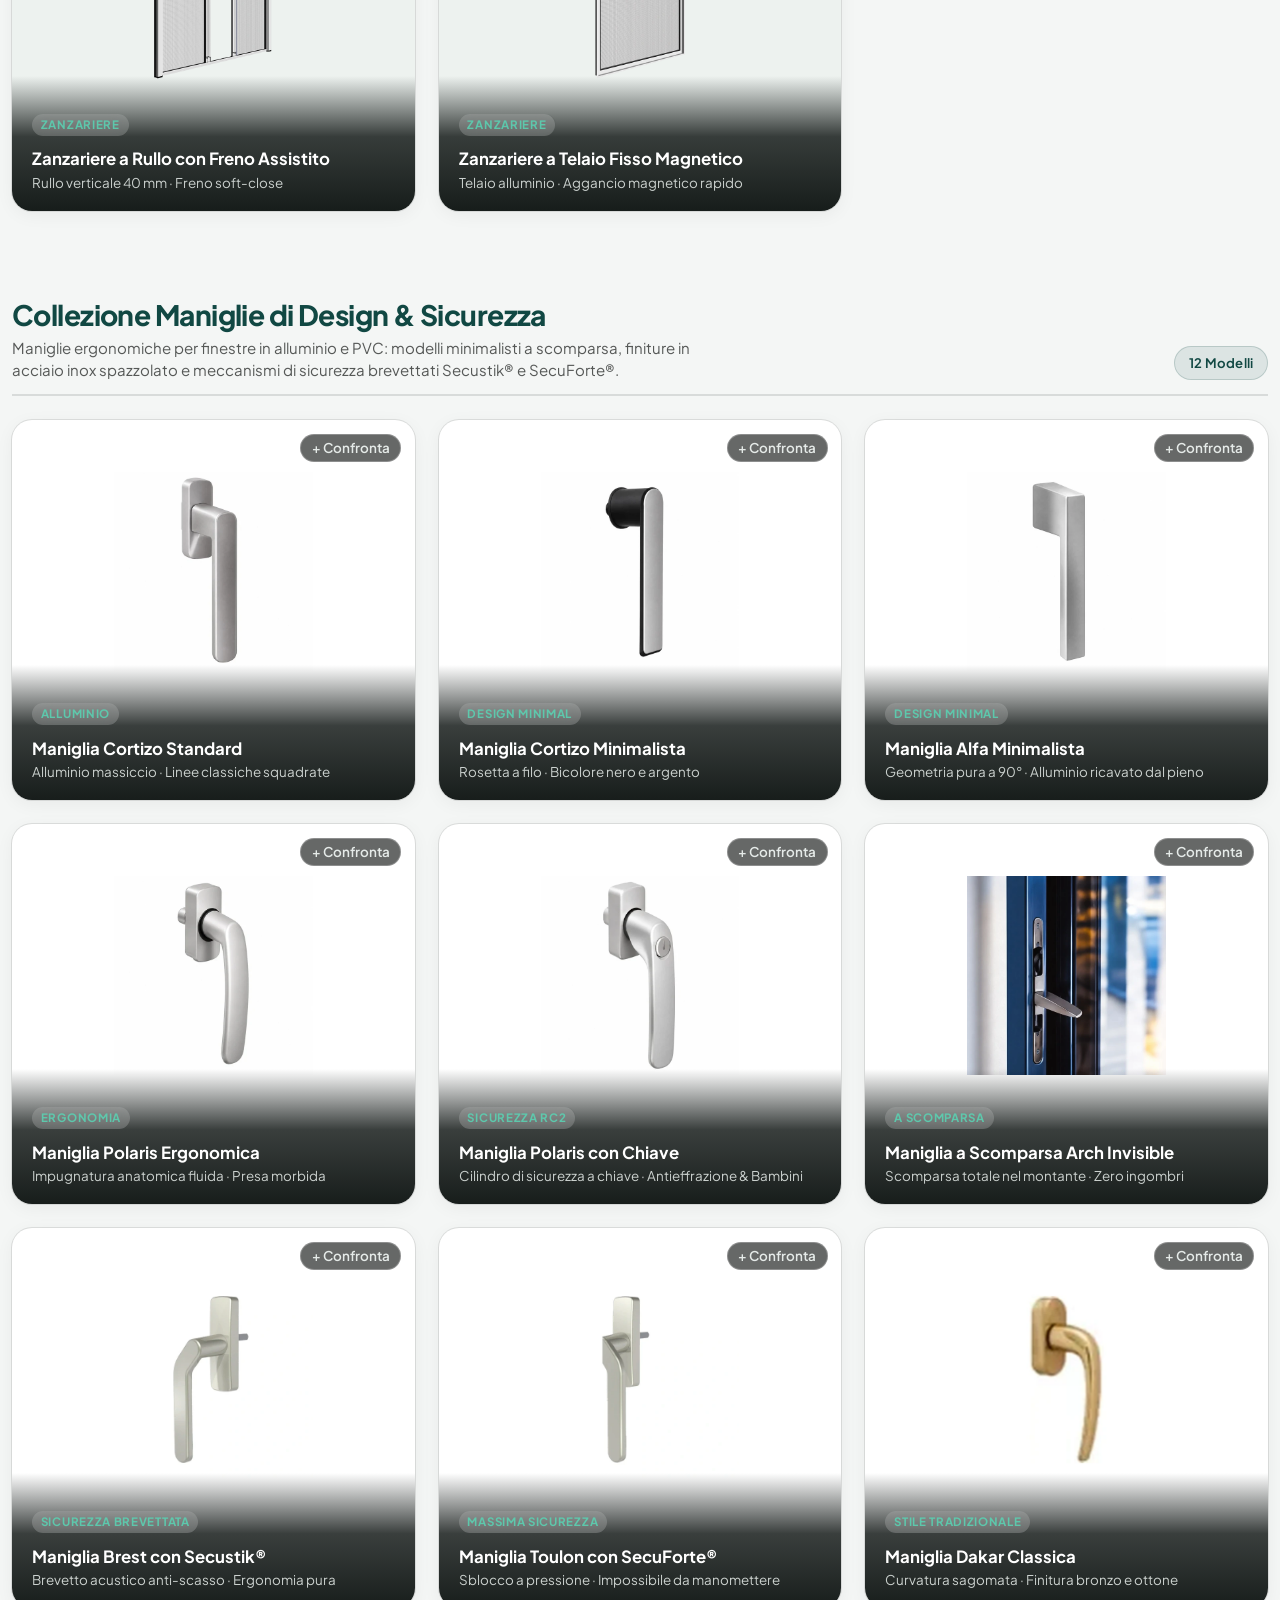
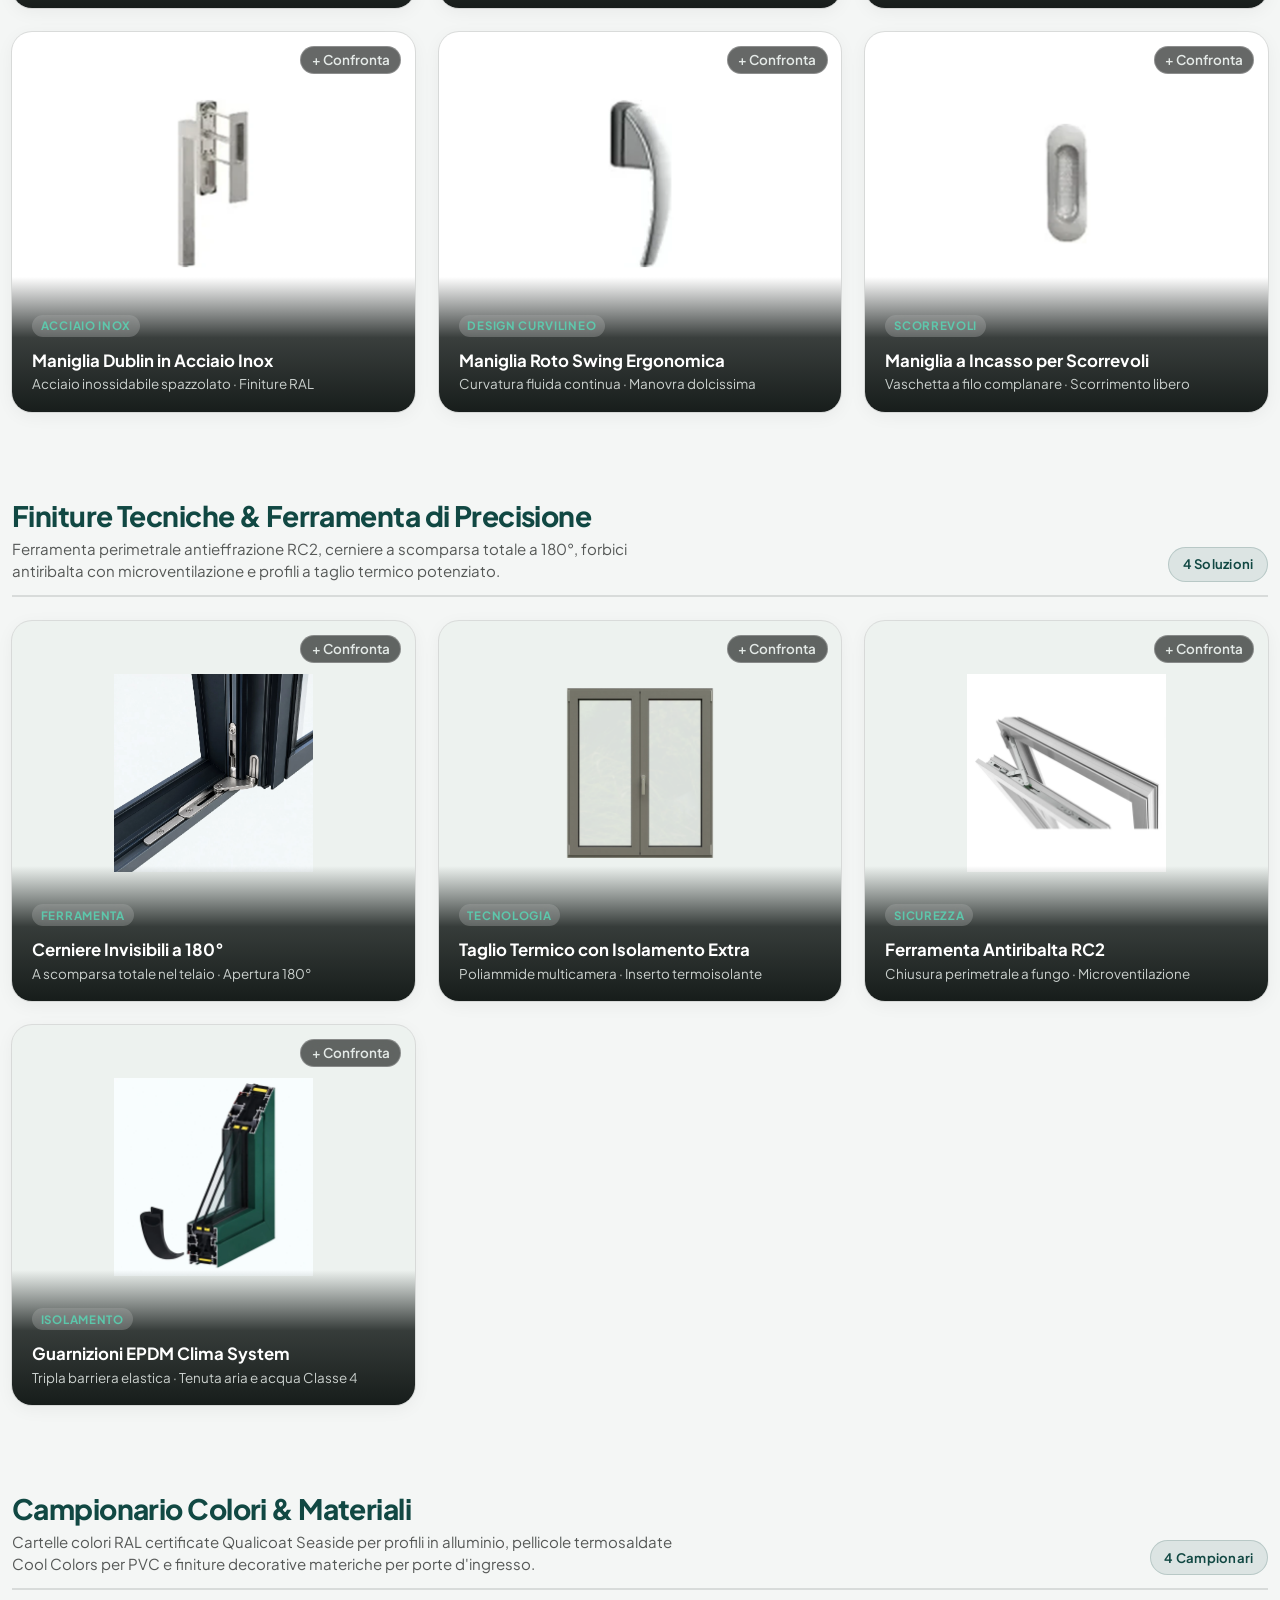
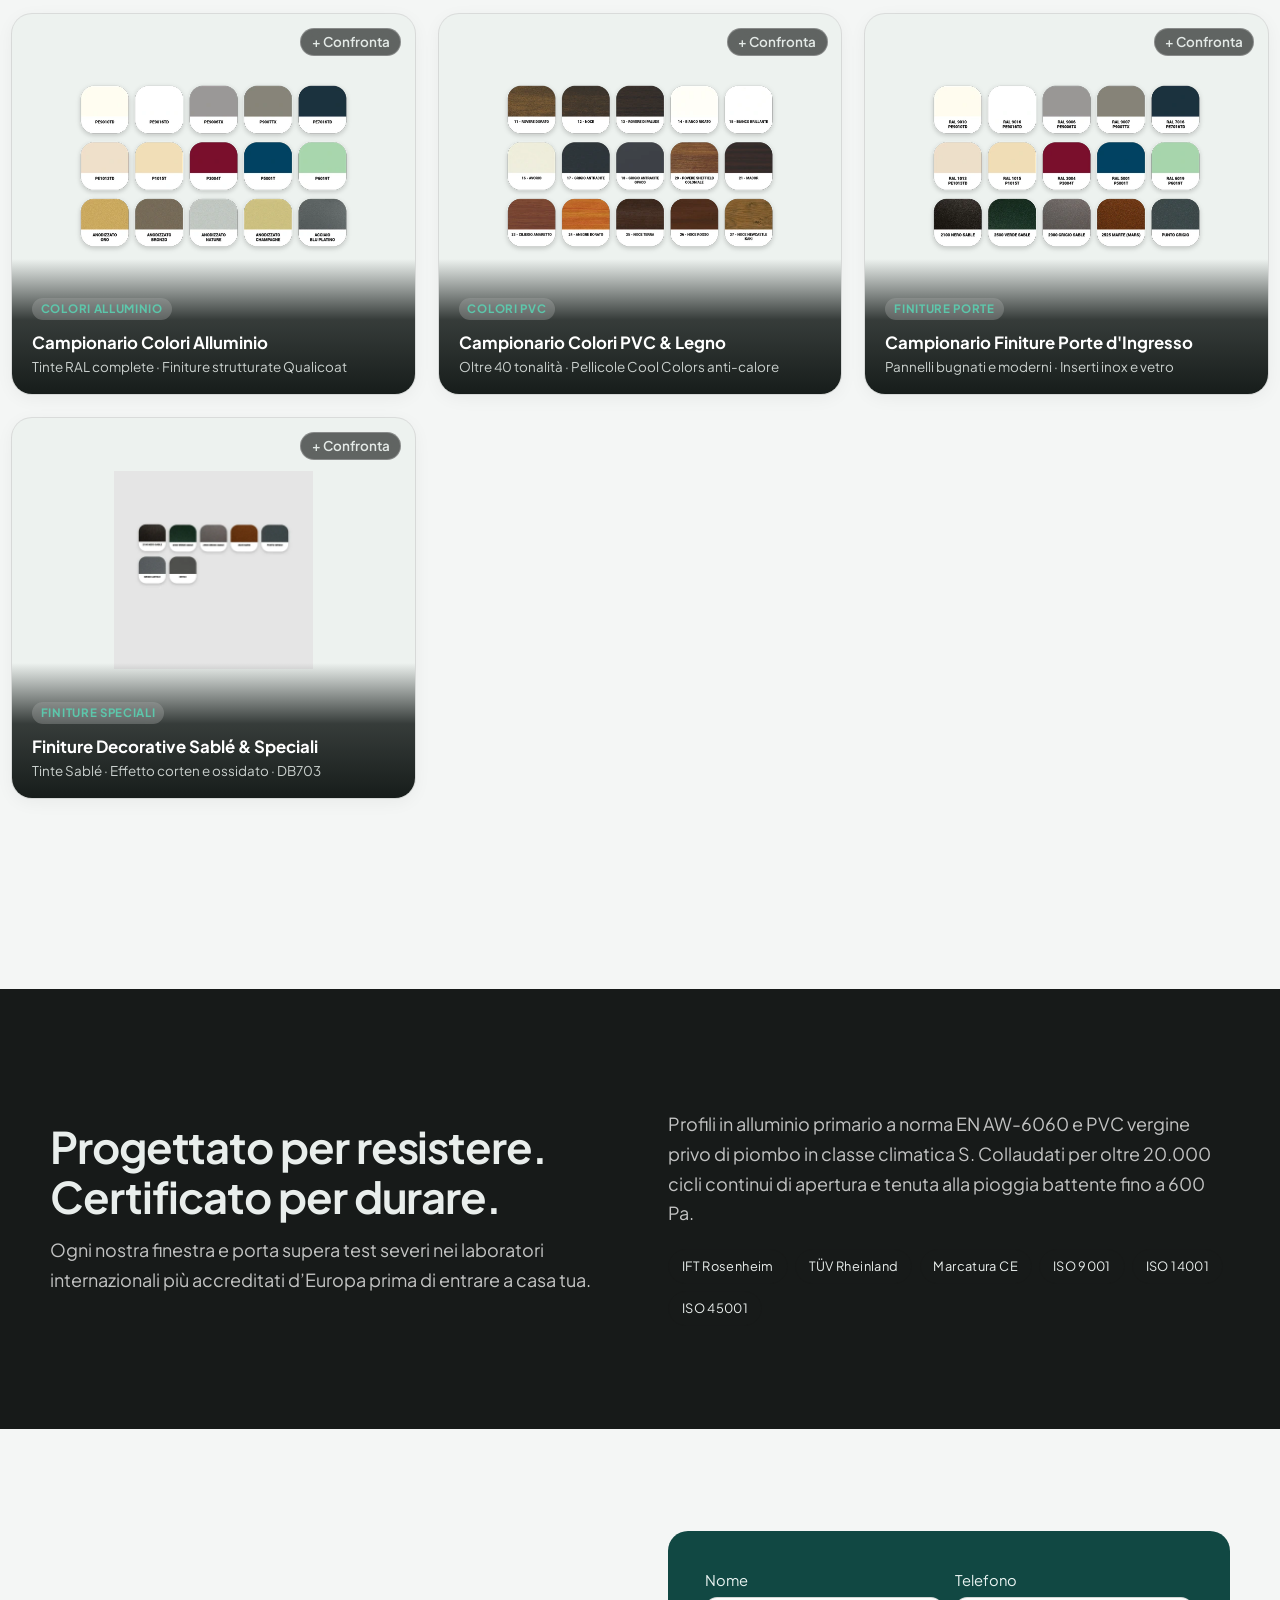
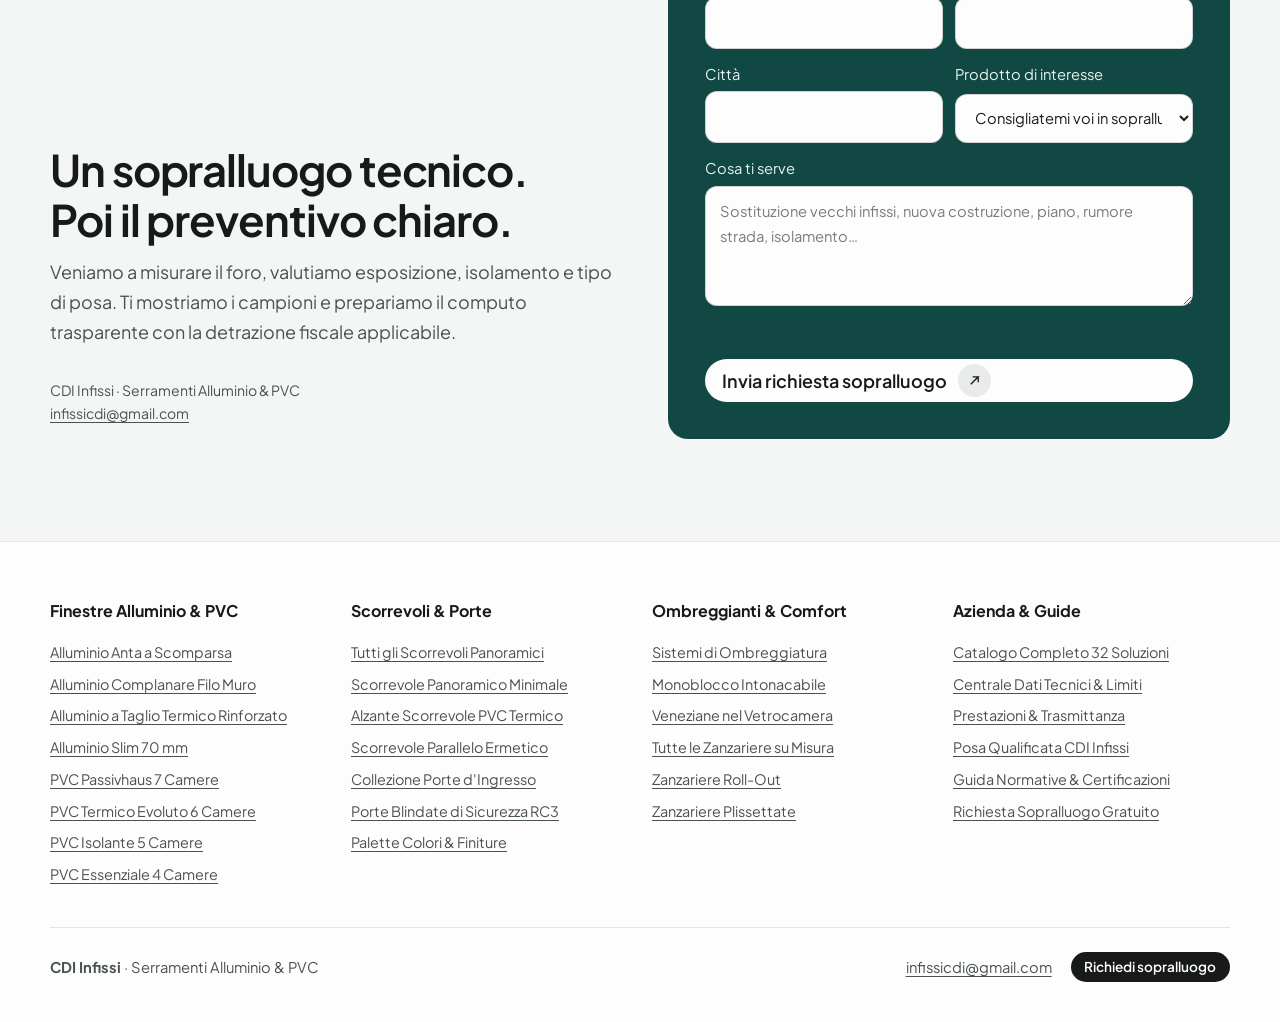
==== commit d1744a29: "Mobile: menu a cerchio con logo, striscia vantaggi che gira, configuratore a tendina, scroll col dit" ====
--- a/index.html
+++ b/index.html
@@ -84,7 +84,8 @@
           <i aria-hidden="true"><svg viewBox="0 0 14 14" fill="none"><path d="M3 11L11 3M11 3H5M11 3v6" stroke="currentColor" stroke-width="1.4"/></svg></i>
         </a>
         <button class="burger" type="button" aria-label="Apri il menu" aria-expanded="false">
-          <span></span><span></span>
+          <img class="burger-logo" src="assets/logo.png" alt="" width="208" height="156" />
+          <span class="burger-lines"><span></span><span></span></span>
         </button>
       </div>
     </header>
@@ -675,12 +676,6 @@
         <div class="hero-media" aria-hidden="true">
           <img src="assets/hero-soggiorno.webp" alt="" width="1619" height="971" />
         </div>
-        <a class="promo-hang" href="richiedi.html">
-          <span class="promo-hang__pin" aria-hidden="true"></span>
-          <span class="promo-hang__pin" aria-hidden="true"></span>
-          <strong>In regalo il triplo vetro</strong>
-          <em>fino al 30 settembre</em>
-        </a>
         <div class="wrap hero-copy">
           <h1>La finestra sottile che resiste. Serramenti di Precisione.</h1>
           <p class="hero-lead">
@@ -737,7 +732,7 @@
       </section>
 
       <!-- GUIDED PRODUCT FINDER CON ROTAZIONE AUTOMATICA SUI MODELLI IN EVIDENZA -->
-      <section class="section" style="padding: 1.5rem 0 3.5rem;">
+      <section class="section finder-sez" style="padding: 0 0 3.5rem;">
         <div class="wrap">
           <div class="product-finder" data-finder>
             <div class="finder-header">
@@ -746,7 +741,10 @@
               <p>I modelli di punta scorrono in rotazione automatica. Seleziona i tuoi parametri per filtrare immediatamente la soluzione esatta per il tuo intervento.</p>
             </div>
 
+            <button type="button" class="finder-usa" data-finder-apri aria-expanded="false" aria-controls="finder-passi"><span>Usa il configuratore</span><i aria-hidden="true">&#9662;</i></button>
+
             <div class="finder-steps">
+              <div class="finder-passi" id="finder-passi"><div class="finder-passi-in">
               <!-- STEP 1 -->
               <div class="finder-step" data-step="esigenza">
                 <span class="finder-step-num">Step 01</span>
@@ -781,6 +779,8 @@
                   <button type="button" class="finder-btn" data-val="prezzo" aria-checked="false">Miglior rapporto Qualità/Prezzo</button>
                 </div>
               </div>
+
+              </div></div>
 
               <!-- RESULT CARD CON ROTAZIONE AUTOMATICA CONTINUA -->
               <div class="finder-result" data-finder-result>
--- a/css/main.css
+++ b/css/main.css
@@ -1858,3 +1858,218 @@
   letter-spacing: 0.04em;
 }
 
+
+
+/* Blocchi vantaggi su telefono: striscia che gira in tondo (js/main.js) */
+.benefit-track--giro {
+  display: block;
+  overflow: hidden;
+  scroll-snap-type: none;
+  touch-action: pan-y;
+  cursor: grab;
+  user-select: none;
+  -webkit-user-select: none;
+  -webkit-mask-image: linear-gradient(90deg, transparent, #000 18px, #000 calc(100% - 18px), transparent);
+  mask-image: linear-gradient(90deg, transparent, #000 18px, #000 calc(100% - 18px), transparent);
+}
+.benefit-track--tira { cursor: grabbing; }
+.benefit-binario { display: flex; gap: 0.7rem; width: max-content; will-change: transform; }
+.benefit-binario article { flex: none; width: min(78vw, 280px); scroll-snap-align: none; }
+
+
+/* Telefono: niente barra bianca, solo il pulsante menu con dentro il logo CDI */
+@media (max-width: 899px) {
+  .nav-island {
+    background: transparent;
+    border: 0;
+    box-shadow: none;
+    backdrop-filter: none;
+    -webkit-backdrop-filter: none;
+    padding: 0;
+    justify-content: flex-end;
+  }
+  .nav-island > .logo { display: none; }
+  .burger {
+    width: auto;
+    height: 56px;
+    display: inline-flex;
+    align-items: center;
+    gap: 0.7rem;
+    padding: 0 1.1rem 0 0.5rem;
+    box-shadow: 0 6px 22px rgba(23, 26, 25, 0.28);
+  }
+  .burger-logo {
+    display: block;
+    height: 40px;
+    width: auto;
+    border-radius: 10px;
+    background: #fff;
+    padding: 4px 6px;
+  }
+  .burger-lines { position: relative; width: 24px; height: 24px; flex: none; }
+  .burger-lines span {
+    position: absolute; left: 1px; right: 1px; height: 1.5px; background: currentColor;
+    transition: transform 260ms var(--ease-drawer);
+  }
+  .burger-lines span:first-child { top: 8px; }
+  .burger-lines span:last-child { top: 15px; }
+  .burger > span:not(.burger-lines) { display: none; }
+  body.nav-open .burger-lines span:first-child { transform: translateY(3.5px) rotate(45deg); }
+  body.nav-open .burger-lines span:last-child { transform: translateY(-3.5px) rotate(-45deg); }
+  body.nav-open .burger-lines span { background: #ffffff !important; }
+}
+
+@media (max-width: 899px) {
+  .burger .burger-lines { position: relative; left: auto; right: auto; top: auto; width: 24px; height: 24px; background: none; transition: none; flex: none; }
+}
+
+@media (max-width: 899px) {
+  .burger > .burger-lines { position: relative !important; left: auto !important; right: auto !important; top: auto !important; width: 24px; height: 24px !important; background: none !important; flex: none; }
+  .hero .hero-copy { padding-top: 5.2rem; }
+}
+
+/* Pulsante menu bianco con barrette nere (telefono) */
+@media (max-width: 899px) {
+  .burger { background: #ffffff; color: #171a19; }
+  .burger-logo { background: transparent; padding: 0; border-radius: 0; height: 38px; }
+  body.nav-open .burger { background: var(--teal-deep, #114843); color: #ffffff; }
+}
+
+/* Telefono: la barra fissa in basso non deve coprire la fine della pagina */
+@media (max-width: 899px) {
+  .site-footer { padding-bottom: calc(6.5rem + env(safe-area-inset-bottom, 0px)) !important; }
+  body:not(:has(.site-footer)) { padding-bottom: calc(6.5rem + env(safe-area-inset-bottom, 0px)); }
+}
+
+
+/* ===== Menu mobile: apertura a cerchio dal pulsante, ingresso a cascata, aspetto scuro e pulito ===== */
+.overlay-nav {
+  --mx: calc(100% - 3.2rem);
+  --my: 2.6rem;
+  background: radial-gradient(120% 80% at 80% 0%, #17413c 0%, #0f1e1c 55%, #0b1413 100%);
+  color: #f2f7f5;
+  opacity: 1;
+  transform: none;
+  visibility: hidden;
+  pointer-events: none;
+  clip-path: circle(0px at var(--mx) var(--my));
+  -webkit-clip-path: circle(0px at var(--mx) var(--my));
+  transition:
+    clip-path 620ms cubic-bezier(0.77, 0, 0.175, 1),
+    -webkit-clip-path 620ms cubic-bezier(0.77, 0, 0.175, 1),
+    visibility 0s linear 620ms;
+}
+body.nav-open .overlay-nav {
+  visibility: visible;
+  pointer-events: auto;
+  clip-path: circle(150vmax at var(--mx) var(--my));
+  -webkit-clip-path: circle(150vmax at var(--mx) var(--my));
+  transition:
+    clip-path 760ms cubic-bezier(0.77, 0, 0.175, 1),
+    -webkit-clip-path 760ms cubic-bezier(0.77, 0, 0.175, 1),
+    visibility 0s;
+}
+
+/* barra in alto: logo su pastiglia bianca e pulsante di chiusura chiaro */
+.overlay-nav .mn-topbar {
+  background: transparent;
+  border-bottom: 1px solid rgba(255, 255, 255, 0.1);
+}
+.overlay-nav .mn-logo { display: inline-flex; background: #fff; border-radius: 12px; padding: 6px 10px; }
+.overlay-nav .mn-logo img { height: 24px; }
+.overlay-nav .mn-close-btn {
+  background: #ffffff; color: #171a19; box-shadow: none;
+}
+.overlay-nav .mn-close-btn:active { background: #dcebe7; transform: scale(0.95); }
+
+/* ricerca e filtri */
+.overlay-nav .mn-search-input {
+  background: rgba(255, 255, 255, 0.08);
+  border: 1px solid rgba(255, 255, 255, 0.16);
+  color: #fff;
+  box-shadow: none;
+}
+.overlay-nav .mn-search-input::placeholder { color: rgba(255, 255, 255, 0.55); }
+.overlay-nav .mn-search-input:focus {
+  border-color: #79ddcc;
+  box-shadow: 0 0 0 3px rgba(121, 221, 204, 0.22);
+}
+.overlay-nav .mn-tab {
+  background: transparent;
+  border: 1px solid rgba(255, 255, 255, 0.22);
+  color: rgba(255, 255, 255, 0.82);
+}
+.overlay-nav .mn-tab.is-active {
+  background: #ffffff; color: #0f1e1c; border-color: #ffffff; box-shadow: none;
+}
+
+/* schede prodotto: vetro scuro, la foto resta su fondo bianco */
+.overlay-nav .mn-item {
+  background: rgba(255, 255, 255, 0.07);
+  border: 1px solid rgba(255, 255, 255, 0.13);
+  color: #f2f7f5;
+  box-shadow: none;
+}
+.overlay-nav .mn-item-info small { color: rgba(255, 255, 255, 0.62); }
+.overlay-nav .mn-secondary-links { border-top-color: rgba(255, 255, 255, 0.12); }
+.overlay-nav .mn-sec-link {
+  background: rgba(255, 255, 255, 0.07);
+  border-color: rgba(255, 255, 255, 0.13);
+  color: #f2f7f5;
+}
+.overlay-nav .mn-sec-link i { color: #79ddcc; }
+.overlay-nav .mn-bottom-bar {
+  background: rgba(11, 20, 19, 0.82);
+  border-top-color: rgba(255, 255, 255, 0.12);
+}
+.overlay-nav .mn-action-btn:not(.mn-action-primary) {
+  background: rgba(255, 255, 255, 0.1); color: #fff; border-color: rgba(255, 255, 255, 0.18);
+}
+.overlay-nav .mn-action-primary { background: #79ddcc; color: #0f1e1c; }
+
+/* ingresso a cascata: ogni parte sale e compare dopo l'apertura del cerchio */
+.overlay-nav .mn-topbar,
+.overlay-nav .mn-search-wrap,
+.overlay-nav .mn-filter-tabs,
+.overlay-nav .mn-catalog-grid .mn-item,
+.overlay-nav .mn-secondary-links,
+.overlay-nav .mn-bottom-bar {
+  opacity: 0;
+  transform: translateY(18px);
+  transition: opacity 320ms ease, transform 520ms cubic-bezier(0.23, 1, 0.32, 1);
+}
+body.nav-open .overlay-nav .mn-topbar { opacity: 1; transform: none; transition-delay: 220ms; }
+body.nav-open .overlay-nav .mn-search-wrap { opacity: 1; transform: none; transition-delay: 300ms; }
+body.nav-open .overlay-nav .mn-filter-tabs { opacity: 1; transform: none; transition-delay: 360ms; }
+body.nav-open .overlay-nav .mn-catalog-grid .mn-item {
+  opacity: 1; transform: none;
+  transition-delay: calc(420ms + var(--i, 12) * 45ms);
+}
+body.nav-open .overlay-nav .mn-secondary-links { opacity: 1; transform: none; transition-delay: 900ms; }
+body.nav-open .overlay-nav .mn-bottom-bar { opacity: 1; transform: none; transition-delay: 480ms; }
+.mn-catalog-grid .mn-item:nth-child(1) { --i: 1; }
+.mn-catalog-grid .mn-item:nth-child(2) { --i: 2; }
+.mn-catalog-grid .mn-item:nth-child(3) { --i: 3; }
+.mn-catalog-grid .mn-item:nth-child(4) { --i: 4; }
+.mn-catalog-grid .mn-item:nth-child(5) { --i: 5; }
+.mn-catalog-grid .mn-item:nth-child(6) { --i: 6; }
+.mn-catalog-grid .mn-item:nth-child(7) { --i: 7; }
+.mn-catalog-grid .mn-item:nth-child(8) { --i: 8; }
+.mn-catalog-grid .mn-item:nth-child(9) { --i: 9; }
+.mn-catalog-grid .mn-item:nth-child(10) { --i: 10; }
+.mn-catalog-grid .mn-item:nth-child(11) { --i: 11; }
+.mn-catalog-grid .mn-item:nth-child(12) { --i: 12; }
+
+@media (prefers-reduced-motion: reduce) {
+  .overlay-nav, body.nav-open .overlay-nav { transition: visibility 0s; clip-path: none; -webkit-clip-path: none; }
+  .overlay-nav { opacity: 0; }
+  body.nav-open .overlay-nav { opacity: 1; }
+  .overlay-nav * { transition-delay: 0s !important; transition-duration: 0s !important; }
+}
+
+.overlay-nav .mn-item-info strong { color: #ffffff; }
+.overlay-nav .mn-item-badge { background: rgba(255, 255, 255, 0.92); color: #0f1e1c; }
+
+/* Pulsante aperto: due linee che formano una X pulita (prima il contenitore ruotava e diventava un rombo) */
+body.nav-open .burger > .burger-lines { background: none !important; transform: none !important; }
+body.nav-open .burger .burger-lines span { background: #ffffff !important; }
--- a/css/catalog-modern.css
+++ b/css/catalog-modern.css
@@ -1080,3 +1080,43 @@
     gap: 1rem !important;
   }
 }
+
+
+/* Configuratore: gli step 1-3 restano chiusi e si aprono a tendina dal pulsante */
+.finder-usa {
+  position: relative; z-index: 1; display: inline-flex; align-items: center; gap: 0.6rem;
+  margin: 0 0 1.4rem; padding: 0.95rem 1.5rem; min-height: 48px;
+  border: 0; border-radius: 999px; cursor: pointer;
+  background: #79ddcc; color: #0e2f2a; font: inherit; font-weight: 700; font-size: 1rem;
+  box-shadow: 0 0 0 0 rgba(121, 221, 204, 0.65);
+  animation: finder-usa-pulsa 1.8s ease-out infinite;
+}
+.finder-usa i { font-style: normal; transition: transform 0.3s ease; }
+.finder-usa[aria-expanded="true"] { animation: none; background: rgba(255, 255, 255, 0.14); color: #fff; box-shadow: none; }
+.finder-usa[aria-expanded="true"] i { transform: rotate(180deg); }
+@keyframes finder-usa-pulsa {
+  0% { transform: scale(1); box-shadow: 0 0 0 0 rgba(121, 221, 204, 0.6); }
+  60% { transform: scale(1.04); box-shadow: 0 0 0 14px rgba(121, 221, 204, 0); }
+  100% { transform: scale(1); box-shadow: 0 0 0 0 rgba(121, 221, 204, 0); }
+}
+.finder-passi {
+  grid-column: 1 / -1;
+  display: grid; grid-template-rows: 0fr;
+  transition: grid-template-rows 0.45s cubic-bezier(0.23, 1, 0.32, 1);
+}
+.finder-passi.is-aperto { grid-template-rows: 1fr; }
+.finder-passi-in {
+  min-height: 0; overflow: hidden;
+  display: grid; grid-template-columns: repeat(auto-fit, minmax(240px, 1fr)); gap: 1.2rem;
+  opacity: 0; transition: opacity 0.3s ease;
+}
+.finder-passi.is-aperto .finder-passi-in { opacity: 1; overflow: visible; transition-delay: 0.15s; }
+@media (max-width: 899px) { .finder-passi-in { grid-template-columns: 1fr; gap: 0.85rem; } }
+@media (prefers-reduced-motion: reduce) {
+  .finder-usa { animation: none; }
+  .finder-passi, .finder-passi-in { transition: none; }
+}
+
+/* stesso spazio sopra i blocchi vantaggi e sopra il configuratore */
+.benefits { padding-bottom: 0; }
+.finder-sez .product-finder { margin-top: 1.6rem; }
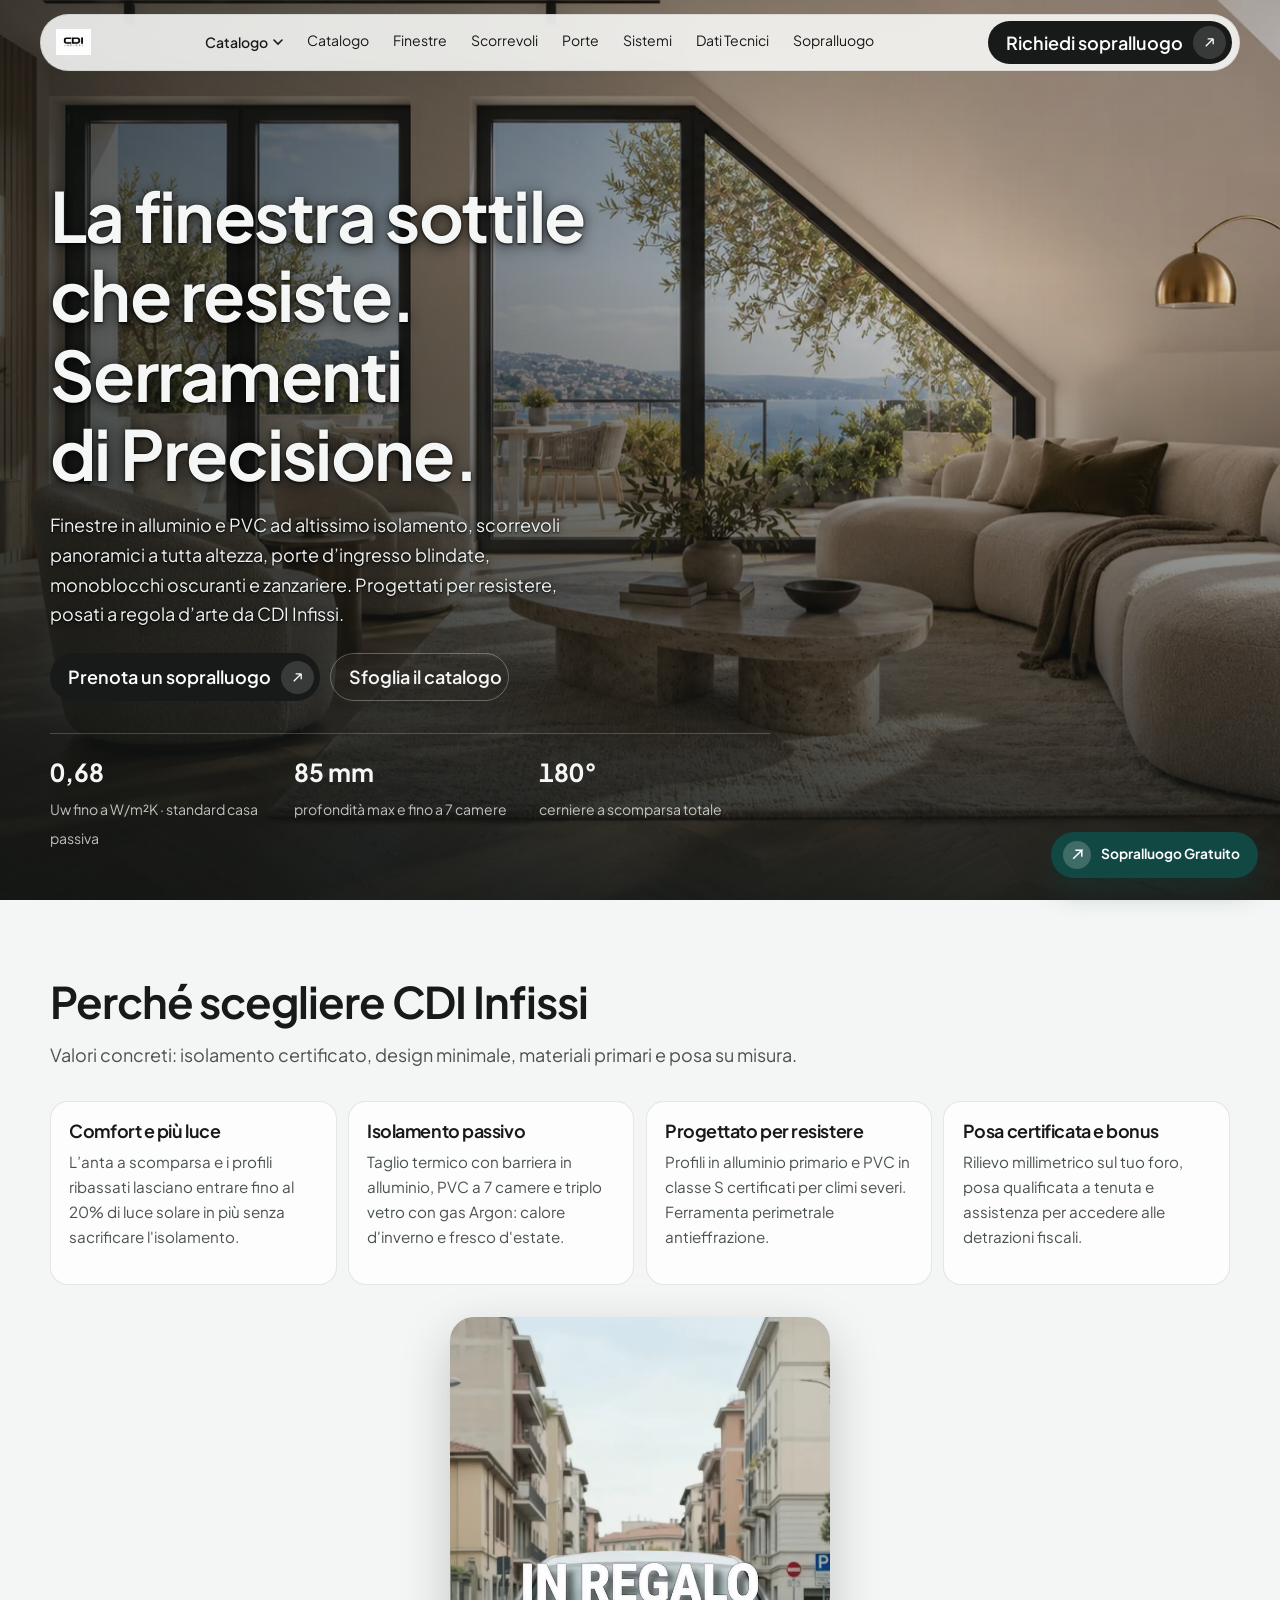
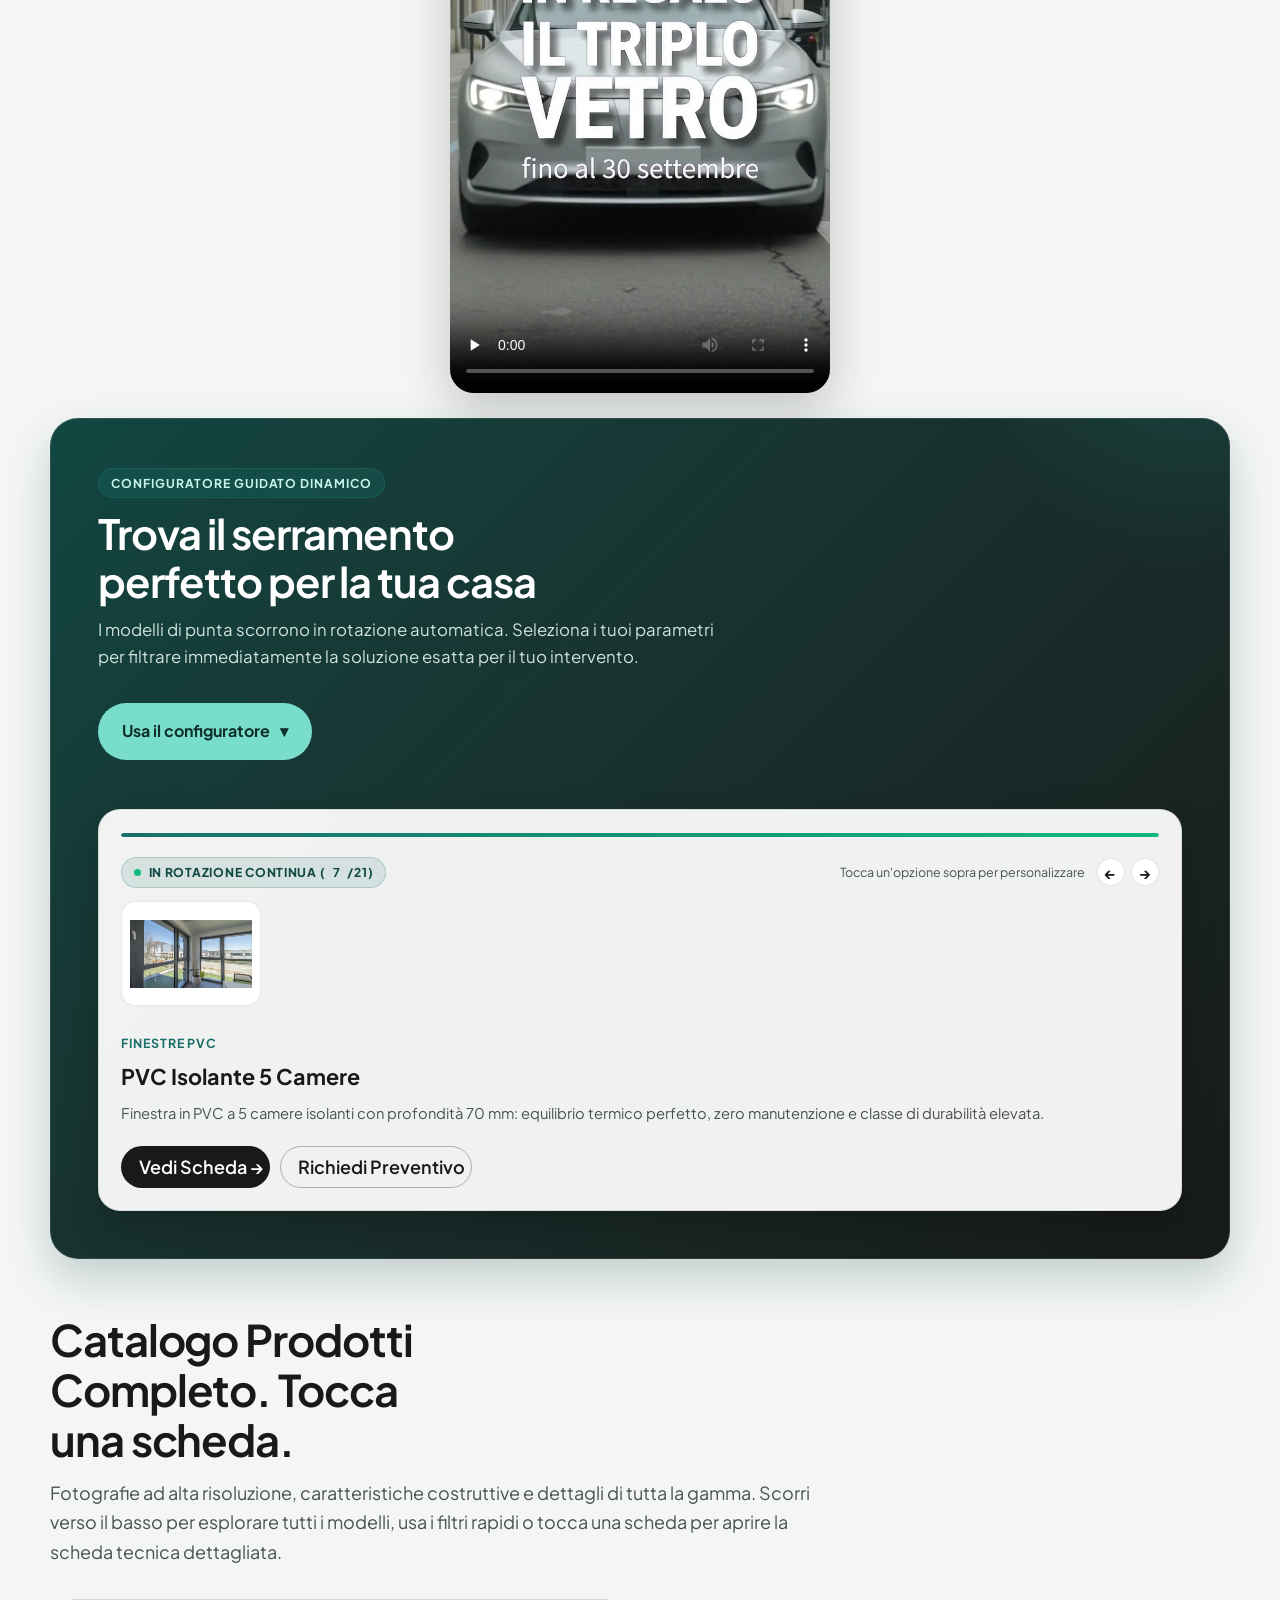
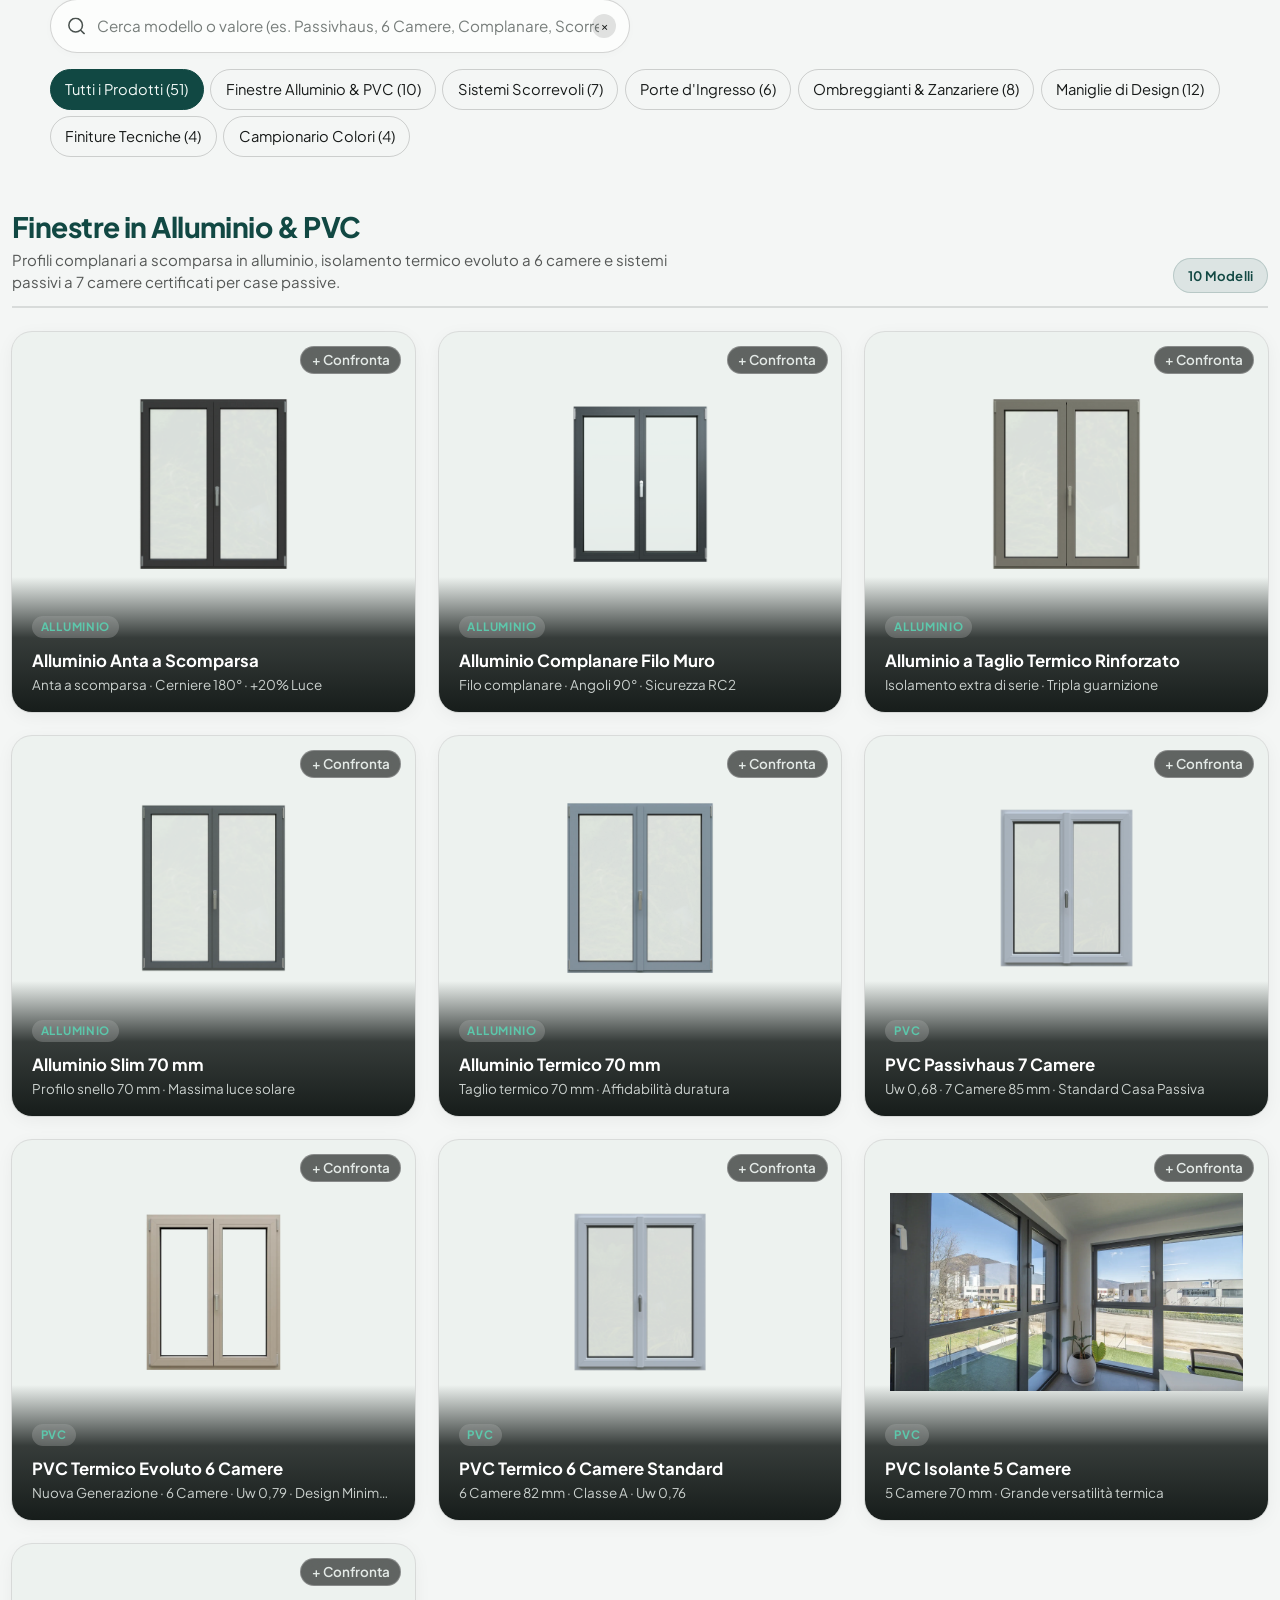
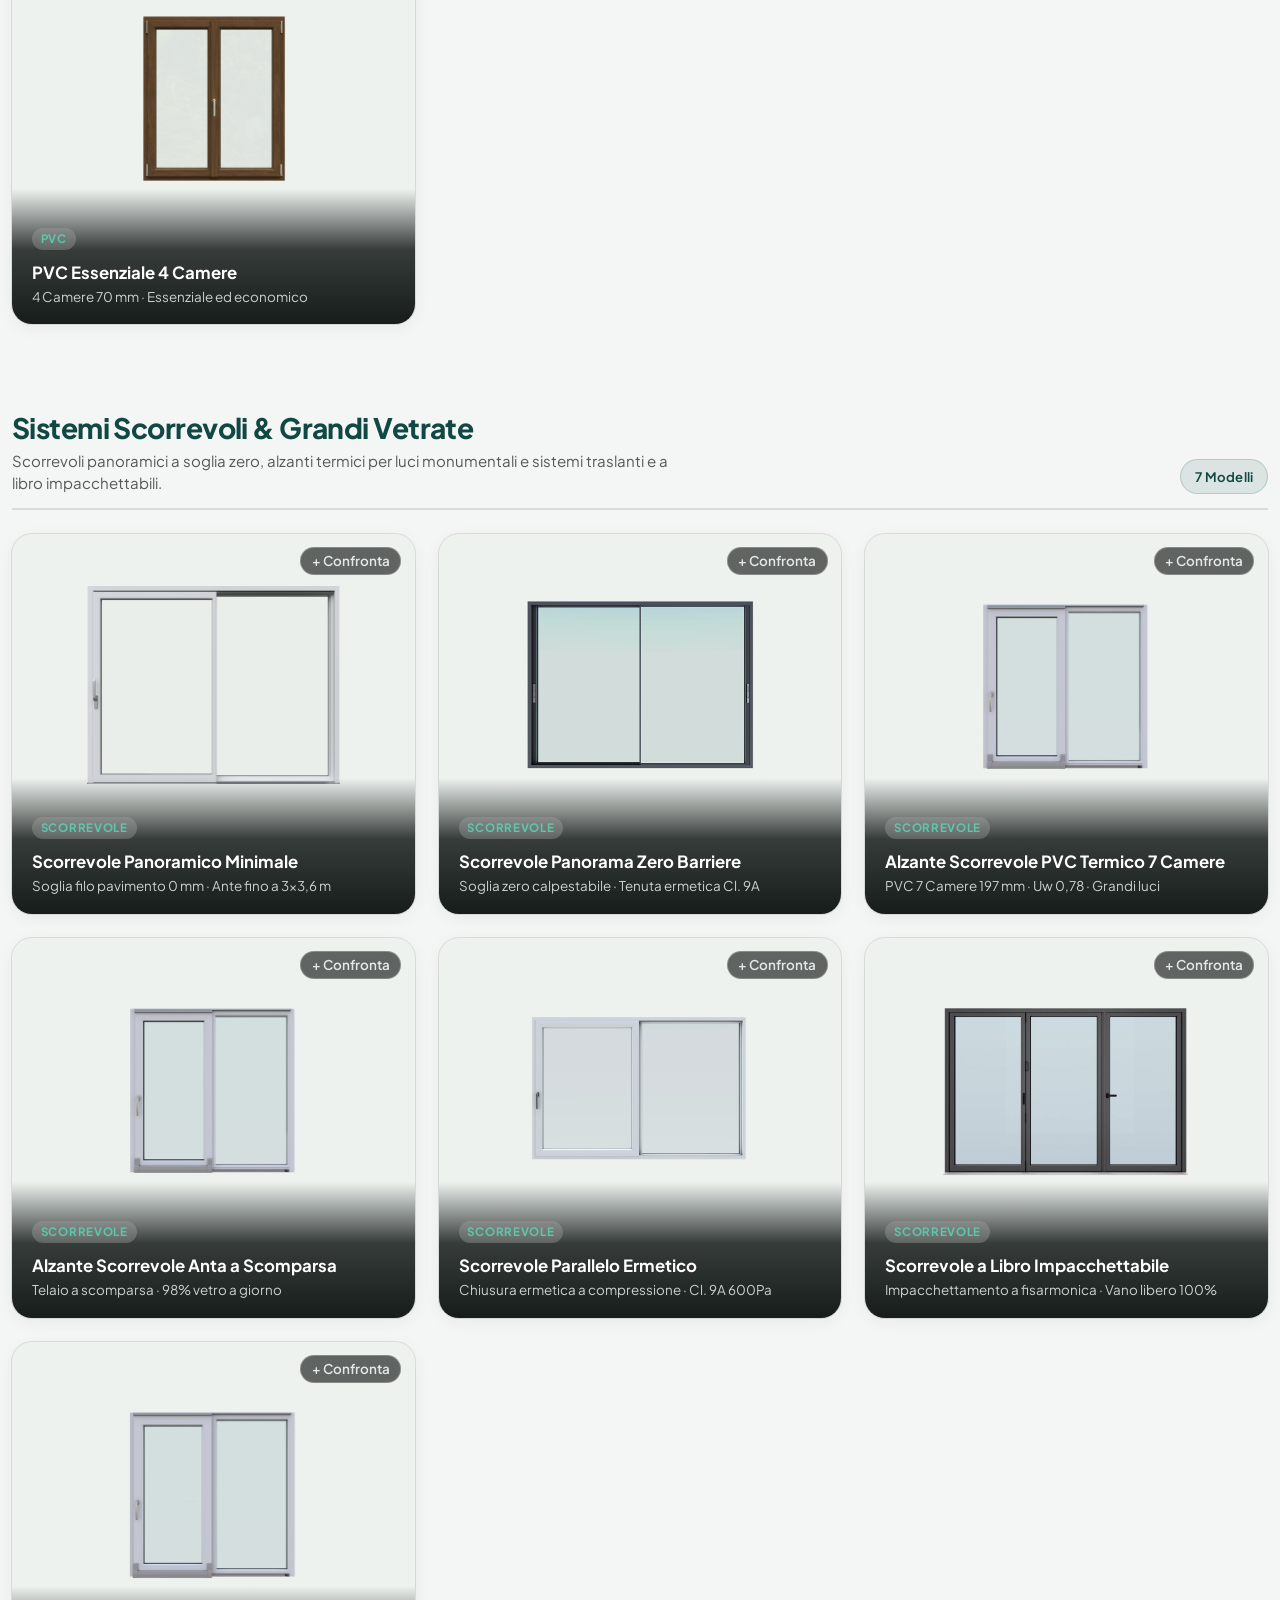
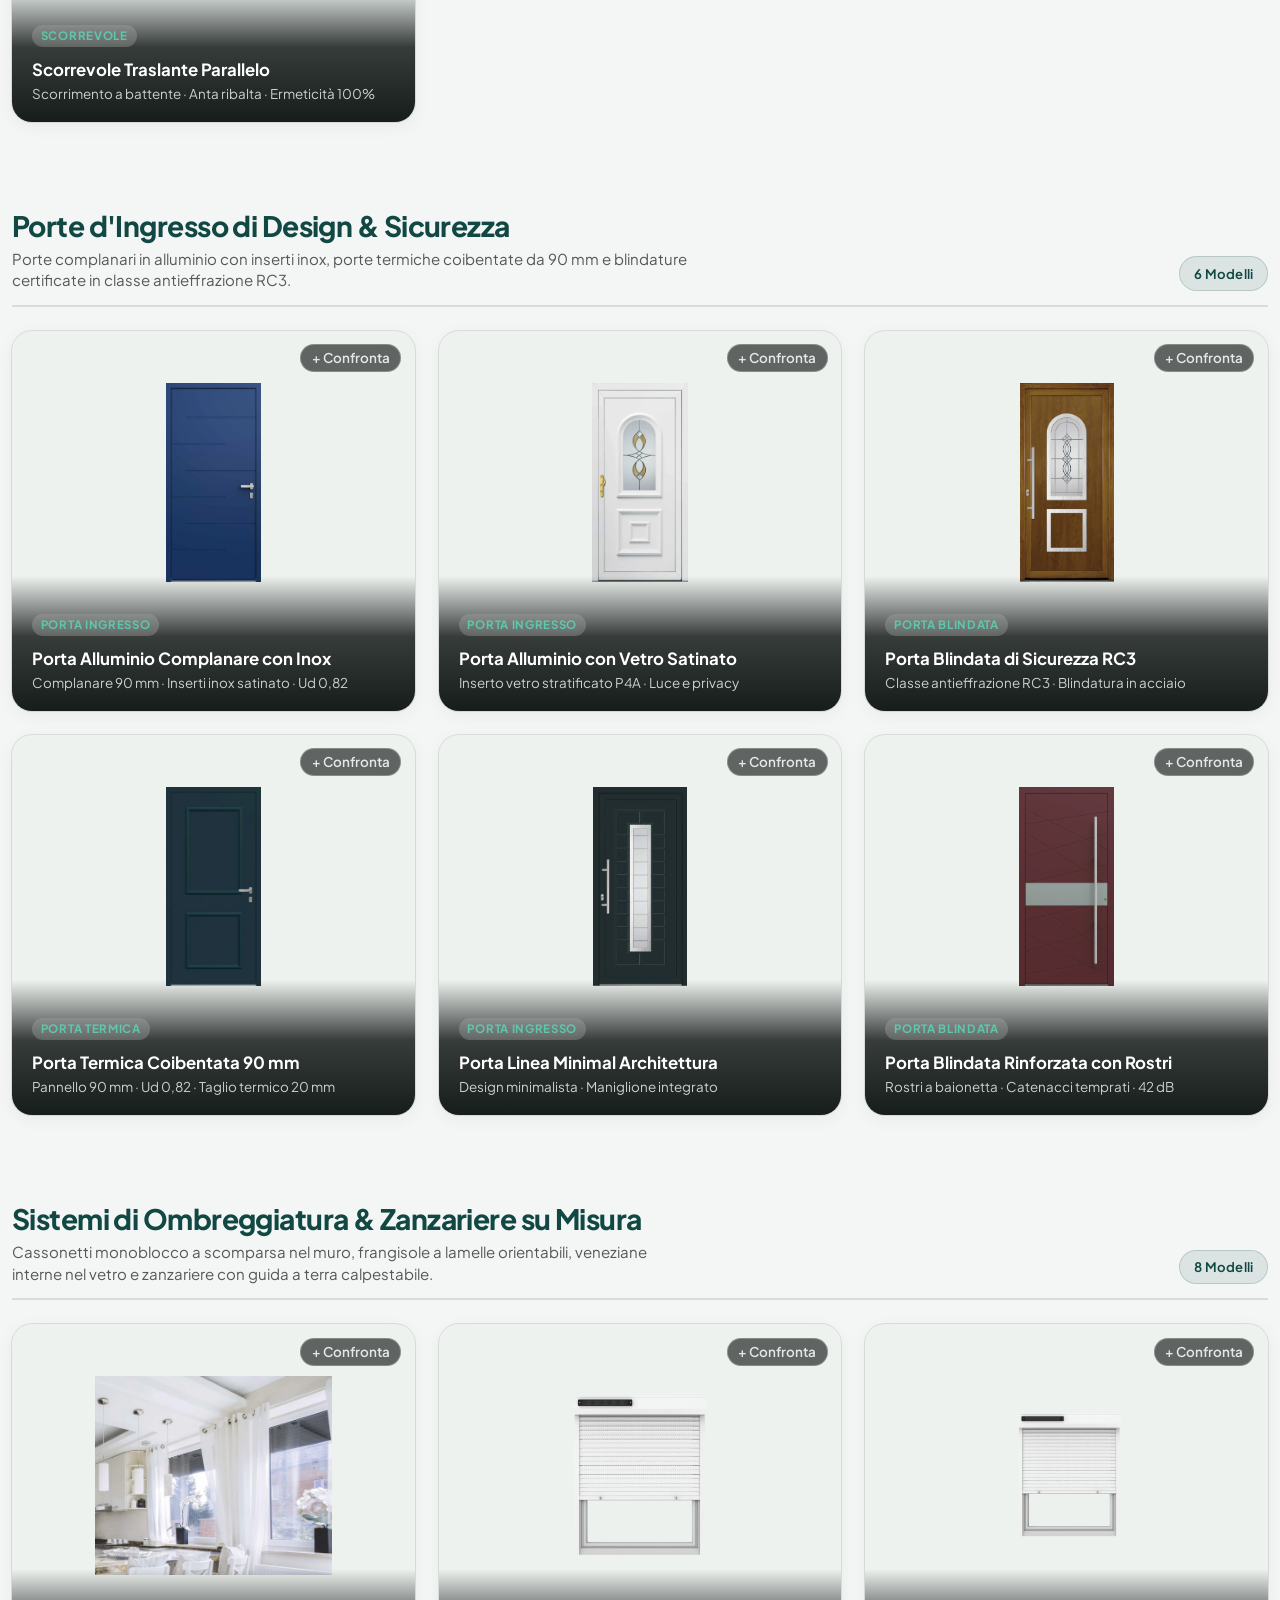
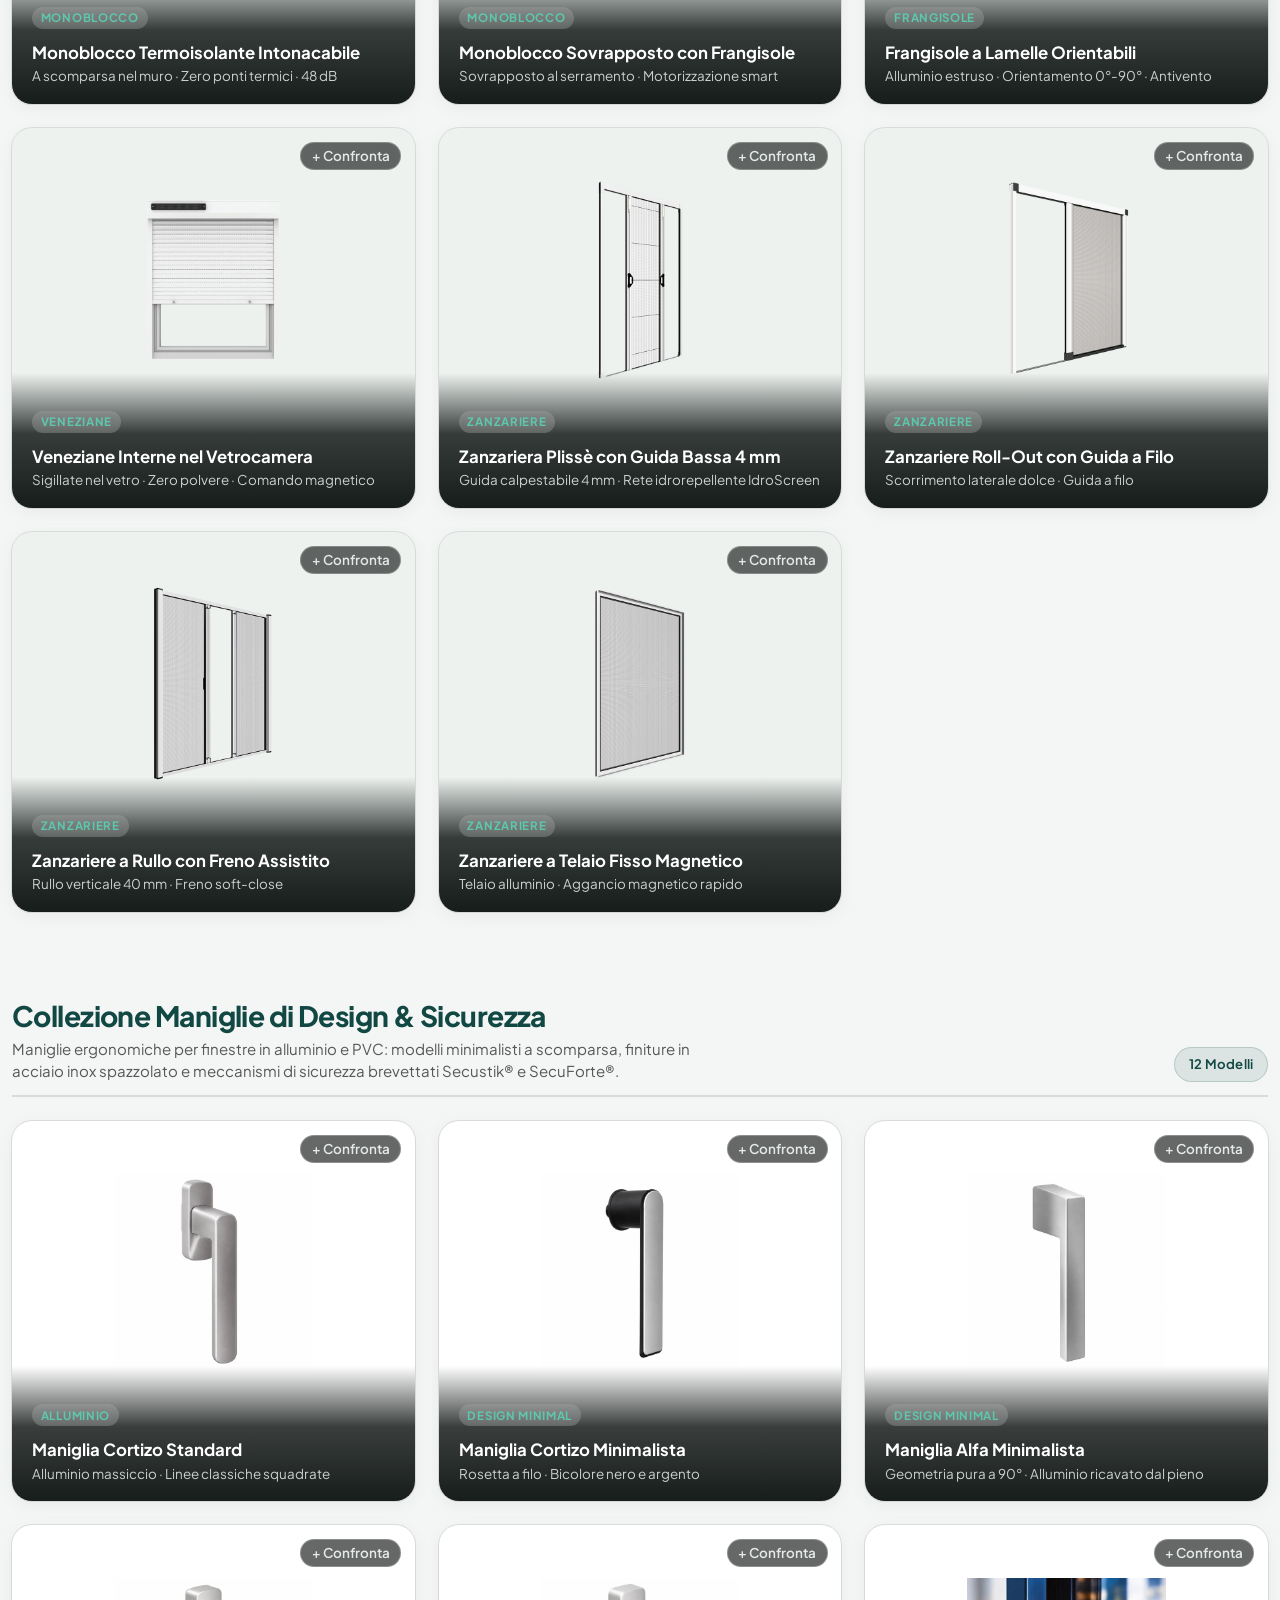
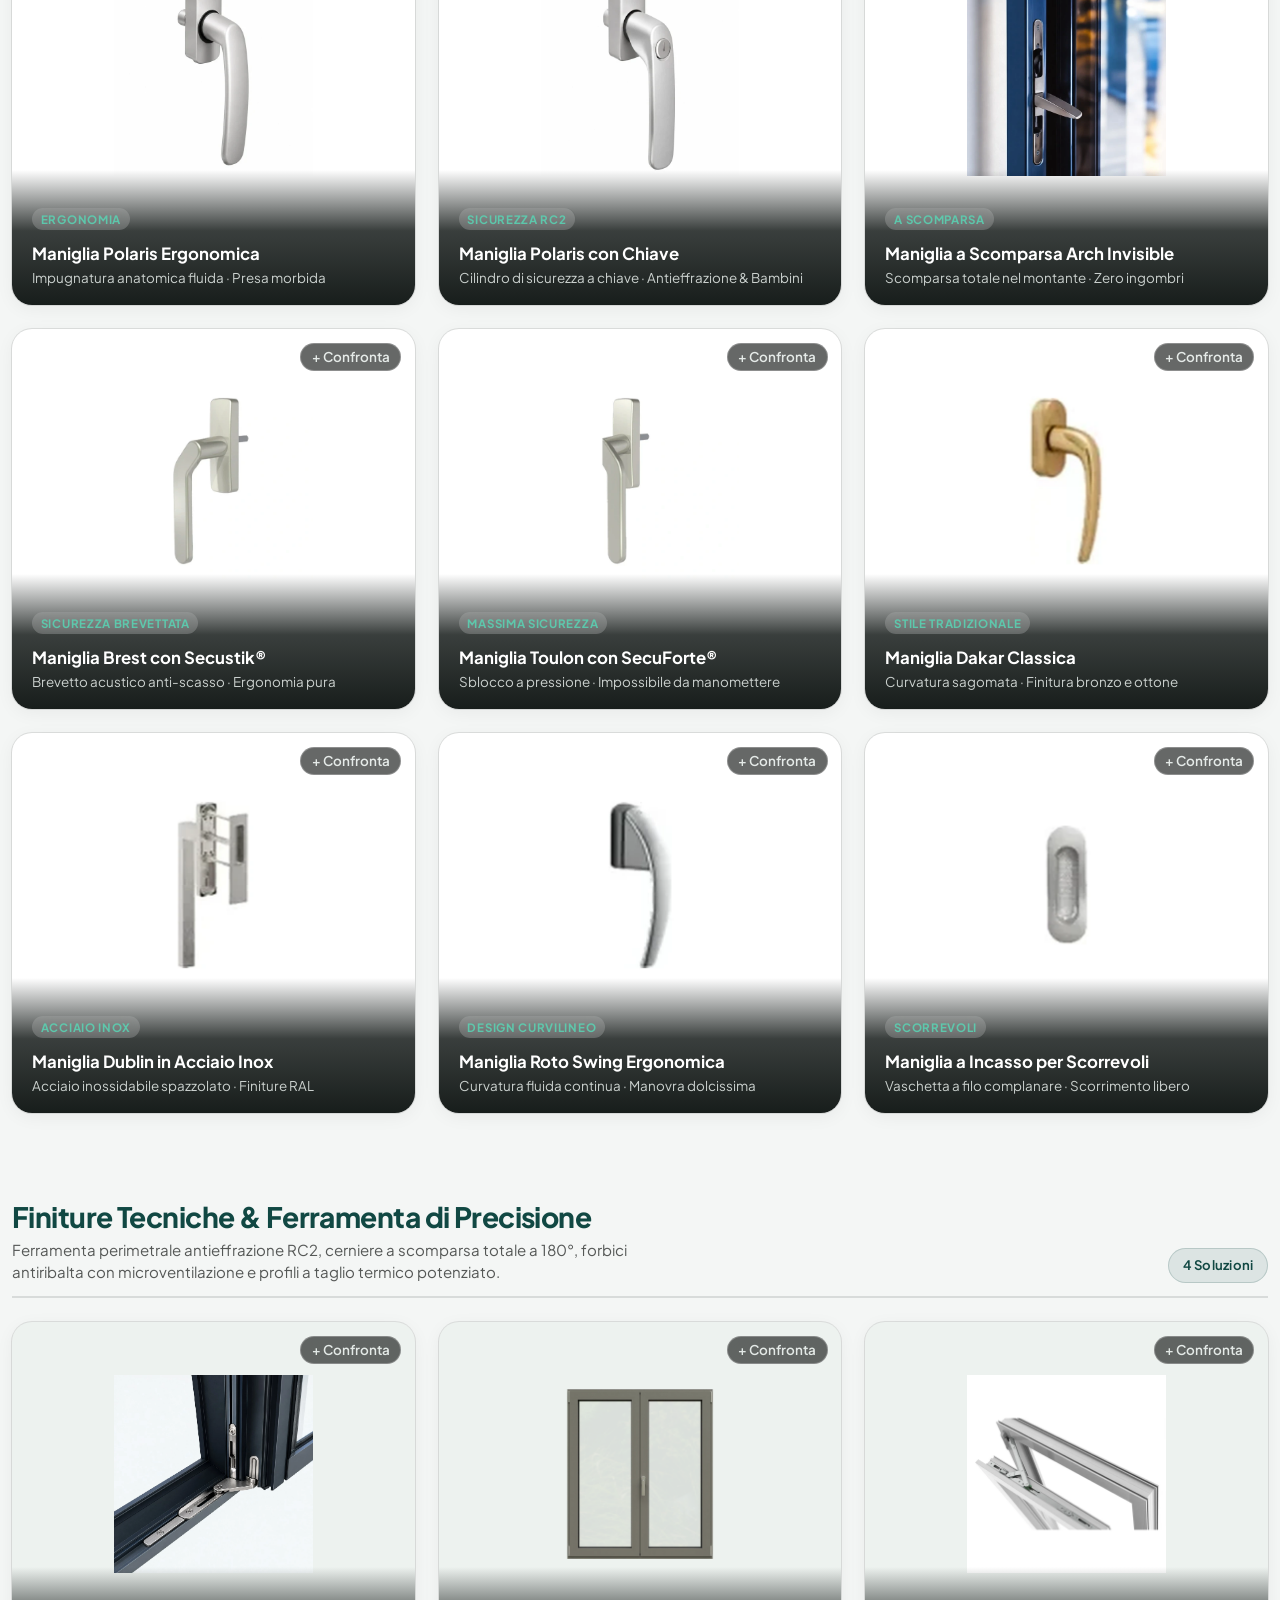
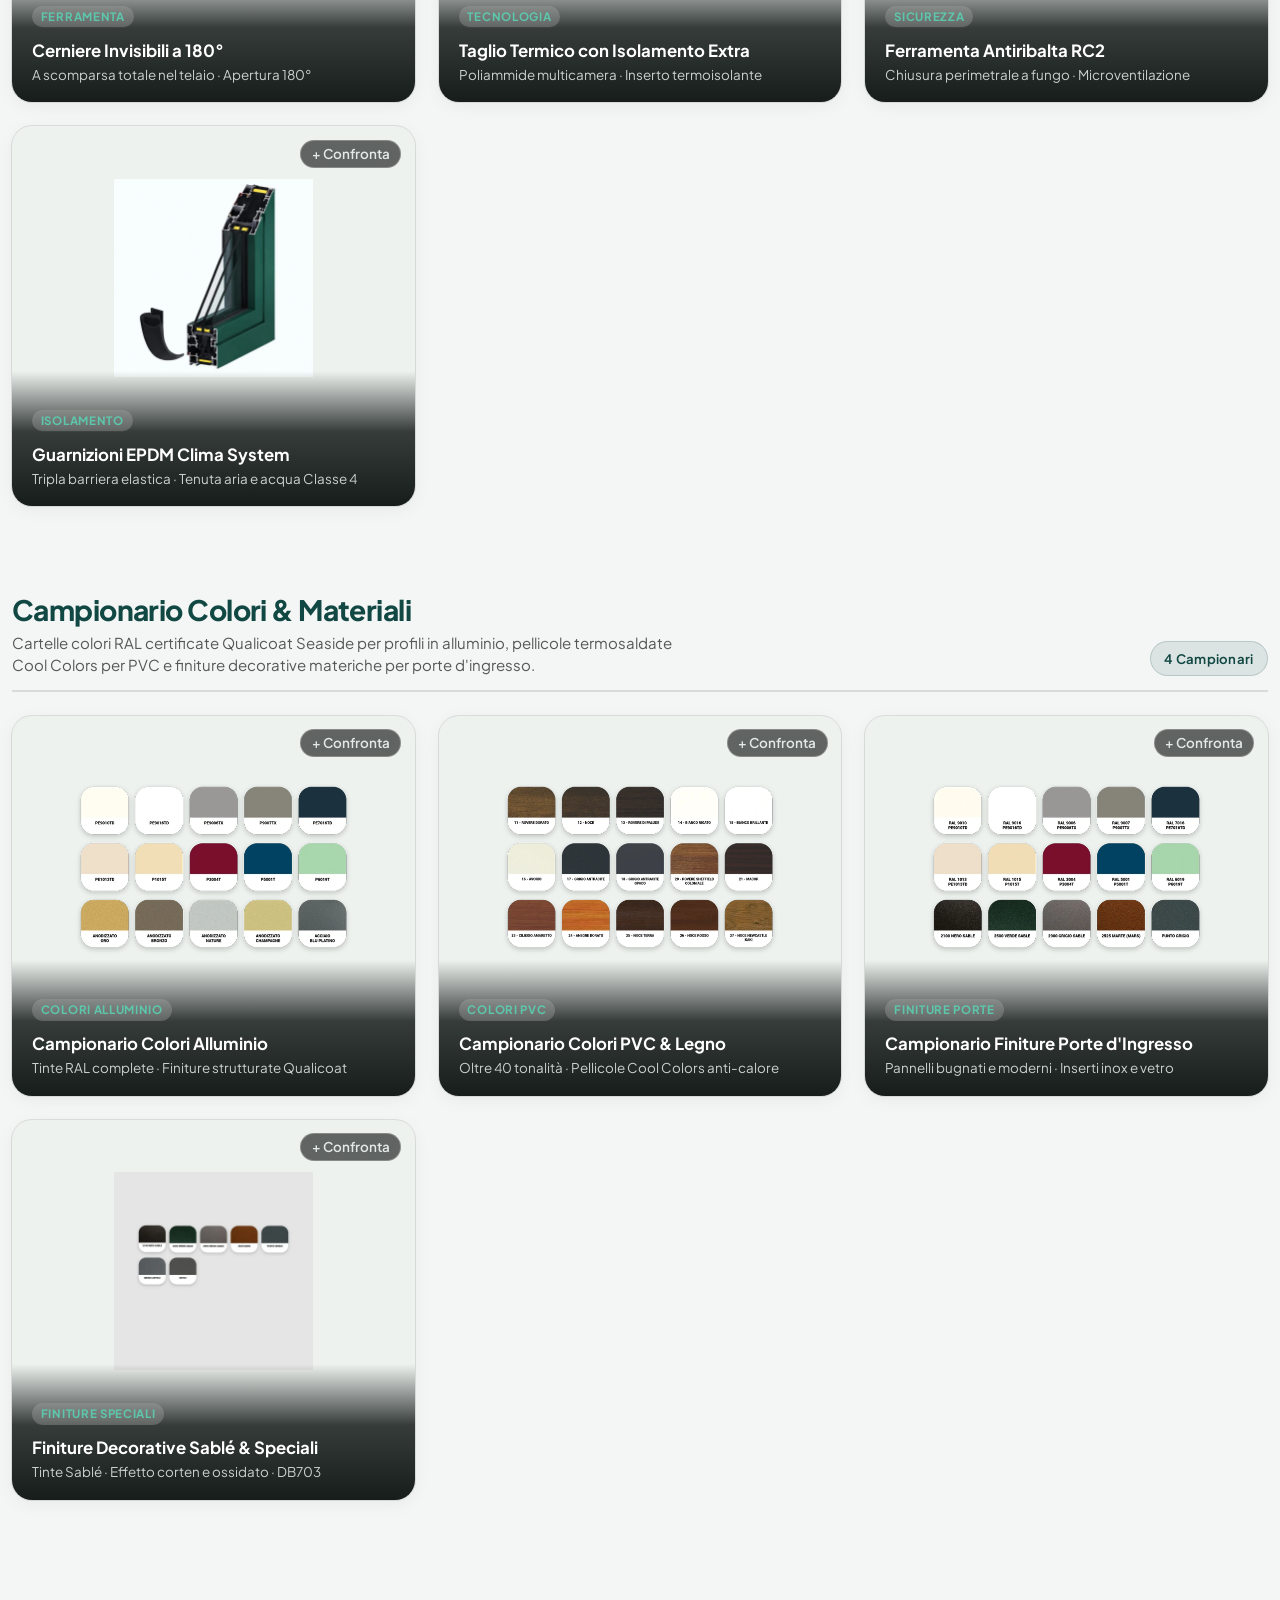
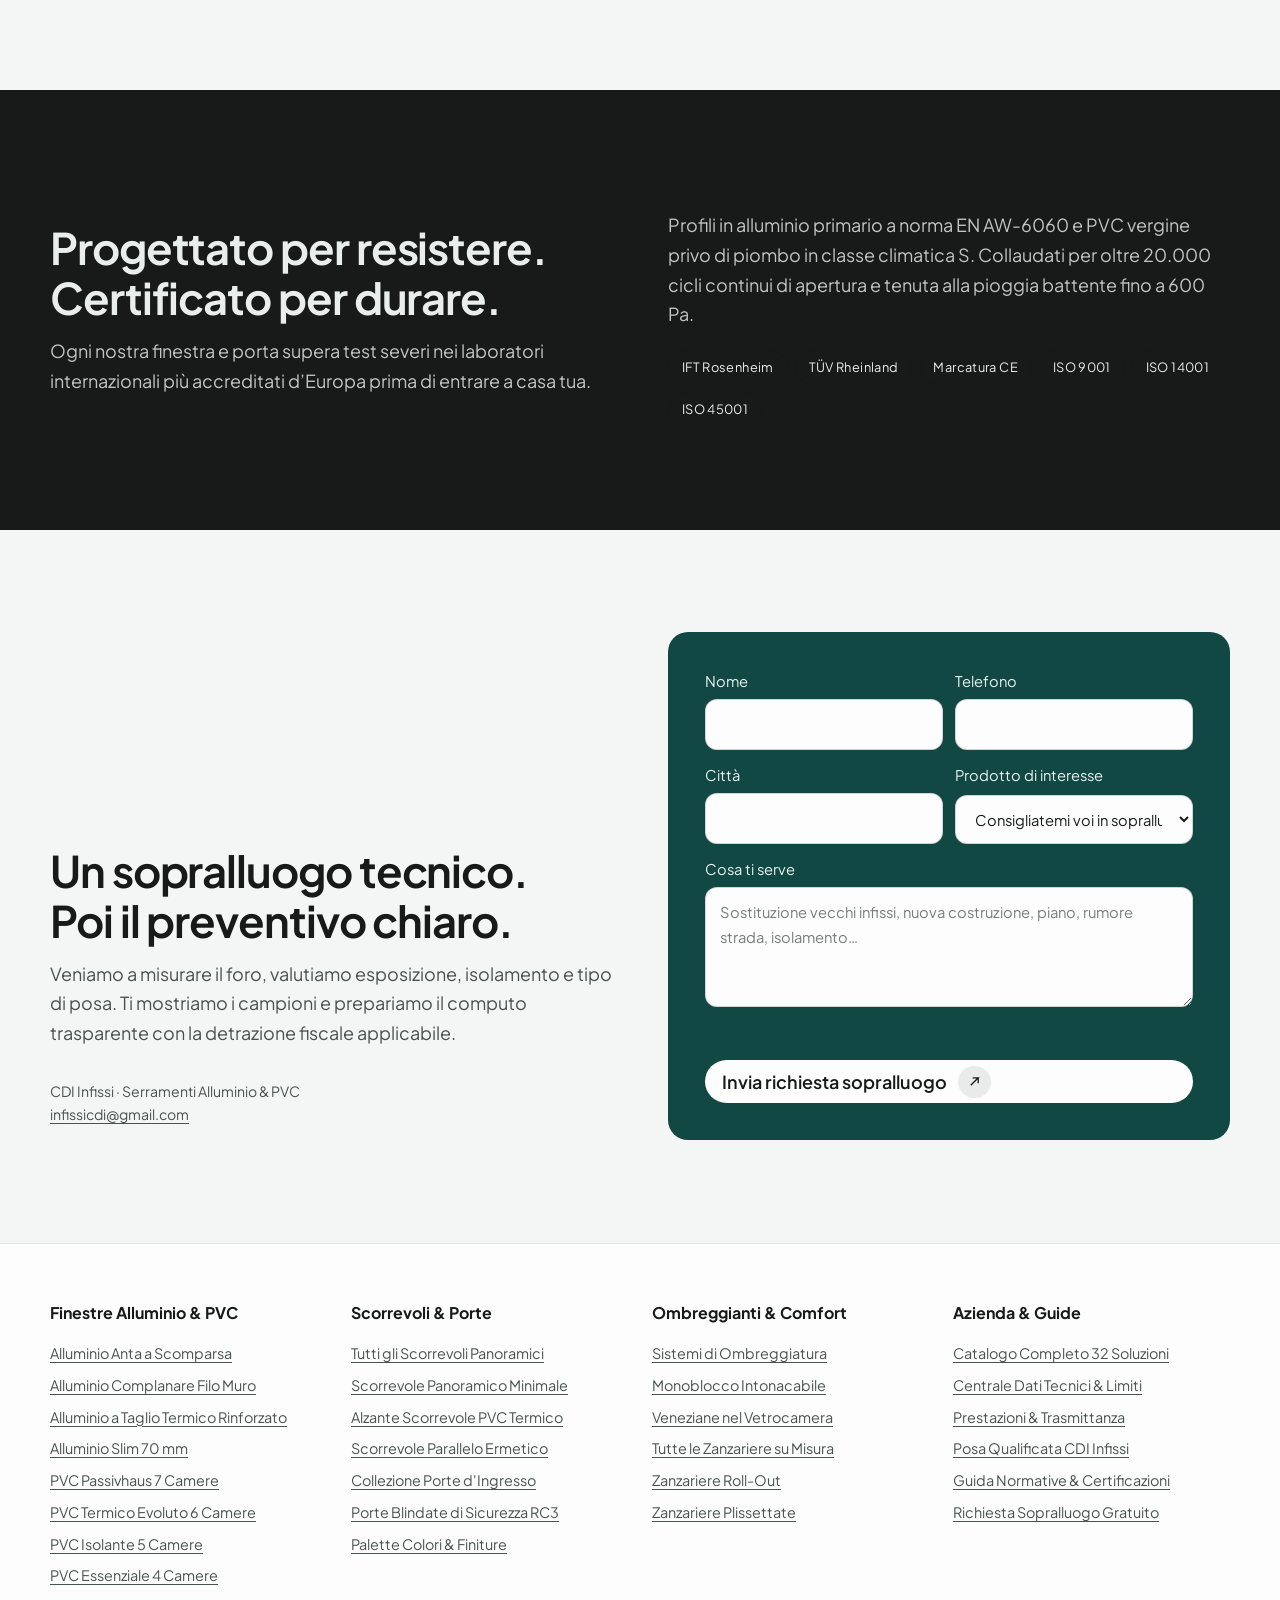
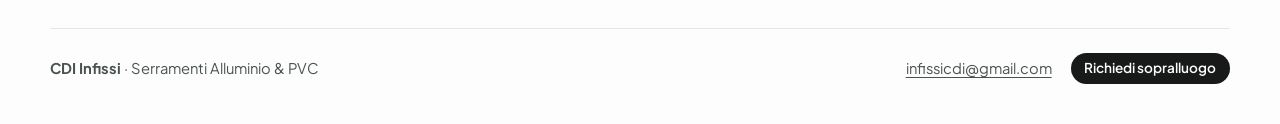
==== commit 3749a33b: "Video crash tra vantaggi e configuratore; anteprima nel portfolio che scorre da sola; menu: pulsante" ====
--- a/index.html
+++ b/index.html
@@ -727,6 +727,17 @@
               <h3>Posa certificata e bonus</h3>
               <p>Rilievo millimetrico sul tuo foro, posa qualificata a tenuta e assistenza per accedere alle detrazioni fiscali.</p>
             </article>
+          </div>
+        </div>
+      </section>
+
+      <!-- VIDEO CENTRALE TRA VANTAGGI E CONFIGURATORE -->
+      <section class="section video-sez" style="padding: 1.6rem 0 0;">
+        <div class="wrap">
+          <div class="video-crash">
+            <video controls playsinline preload="none" poster="assets/video/crash.webp" aria-label="Video CDI Infissi: il crash test dei serramenti" width="720" height="1280">
+              <source src="assets/video/crash.mp4" type="video/mp4" />
+            </video>
           </div>
         </div>
       </section>
--- a/css/main.css
+++ b/css/main.css
@@ -2073,3 +2073,37 @@
 /* Pulsante aperto: due linee che formano una X pulita (prima il contenitore ruotava e diventava un rombo) */
 body.nav-open .burger > .burger-lines { background: none !important; transform: none !important; }
 body.nav-open .burger .burger-lines span { background: #ffffff !important; }
+
+
+/* Filtri del menu: trascinabili col mouse */
+.mn-filter-tabs { cursor: grab; scroll-behavior: auto; -webkit-overflow-scrolling: touch; user-select: none; -webkit-user-select: none; }
+.mn-filter-tabs.is-trascina { cursor: grabbing; }
+.mn-filter-tabs.is-trascina .mn-tab { pointer-events: none; }
+
+
+/* Filtri del menu che scorrono da soli: sfumatura ai lati, le copie sono solo grafica */
+.mn-filter-tabs {
+  -webkit-mask-image: linear-gradient(90deg, transparent, #000 14px, #000 calc(100% - 14px), transparent);
+  mask-image: linear-gradient(90deg, transparent, #000 14px, #000 calc(100% - 14px), transparent);
+}
+
+/* "Tutti" fermo, gli altri filtri scorrono */
+.mn-filter-row { display: flex; align-items: flex-start; gap: 0.45rem; margin-bottom: 1rem; }
+.mn-filter-row > .mn-tab { flex: none; }
+.mn-filter-row > .mn-filter-tabs { flex: 1 1 auto; min-width: 0; margin-bottom: 0; }
+
+/* Pulsante "Prenota Sopralluogo" del menu: bianco */
+.overlay-nav .mn-action-primary { background: #ffffff; color: #0f1e1c; border-color: #ffffff; }
+
+/* Video centrale tra i vantaggi e il configuratore */
+.video-crash { display: flex; justify-content: center; }
+.video-crash video {
+  display: block; width: min(100%, 340px); height: auto; aspect-ratio: 9 / 16;
+  border-radius: 24px; background: #0b1413; object-fit: cover;
+  box-shadow: 0 18px 50px rgba(23, 26, 25, 0.22);
+}
+@media (min-width: 900px) { .video-crash video { width: min(100%, 380px); } }
+
+/* Pulsante menu aperto: resta bianco, la X e' verde */
+body.nav-open .burger { background: #ffffff !important; color: #114843 !important; }
+body.nav-open .burger .burger-lines span { background: #114843 !important; }
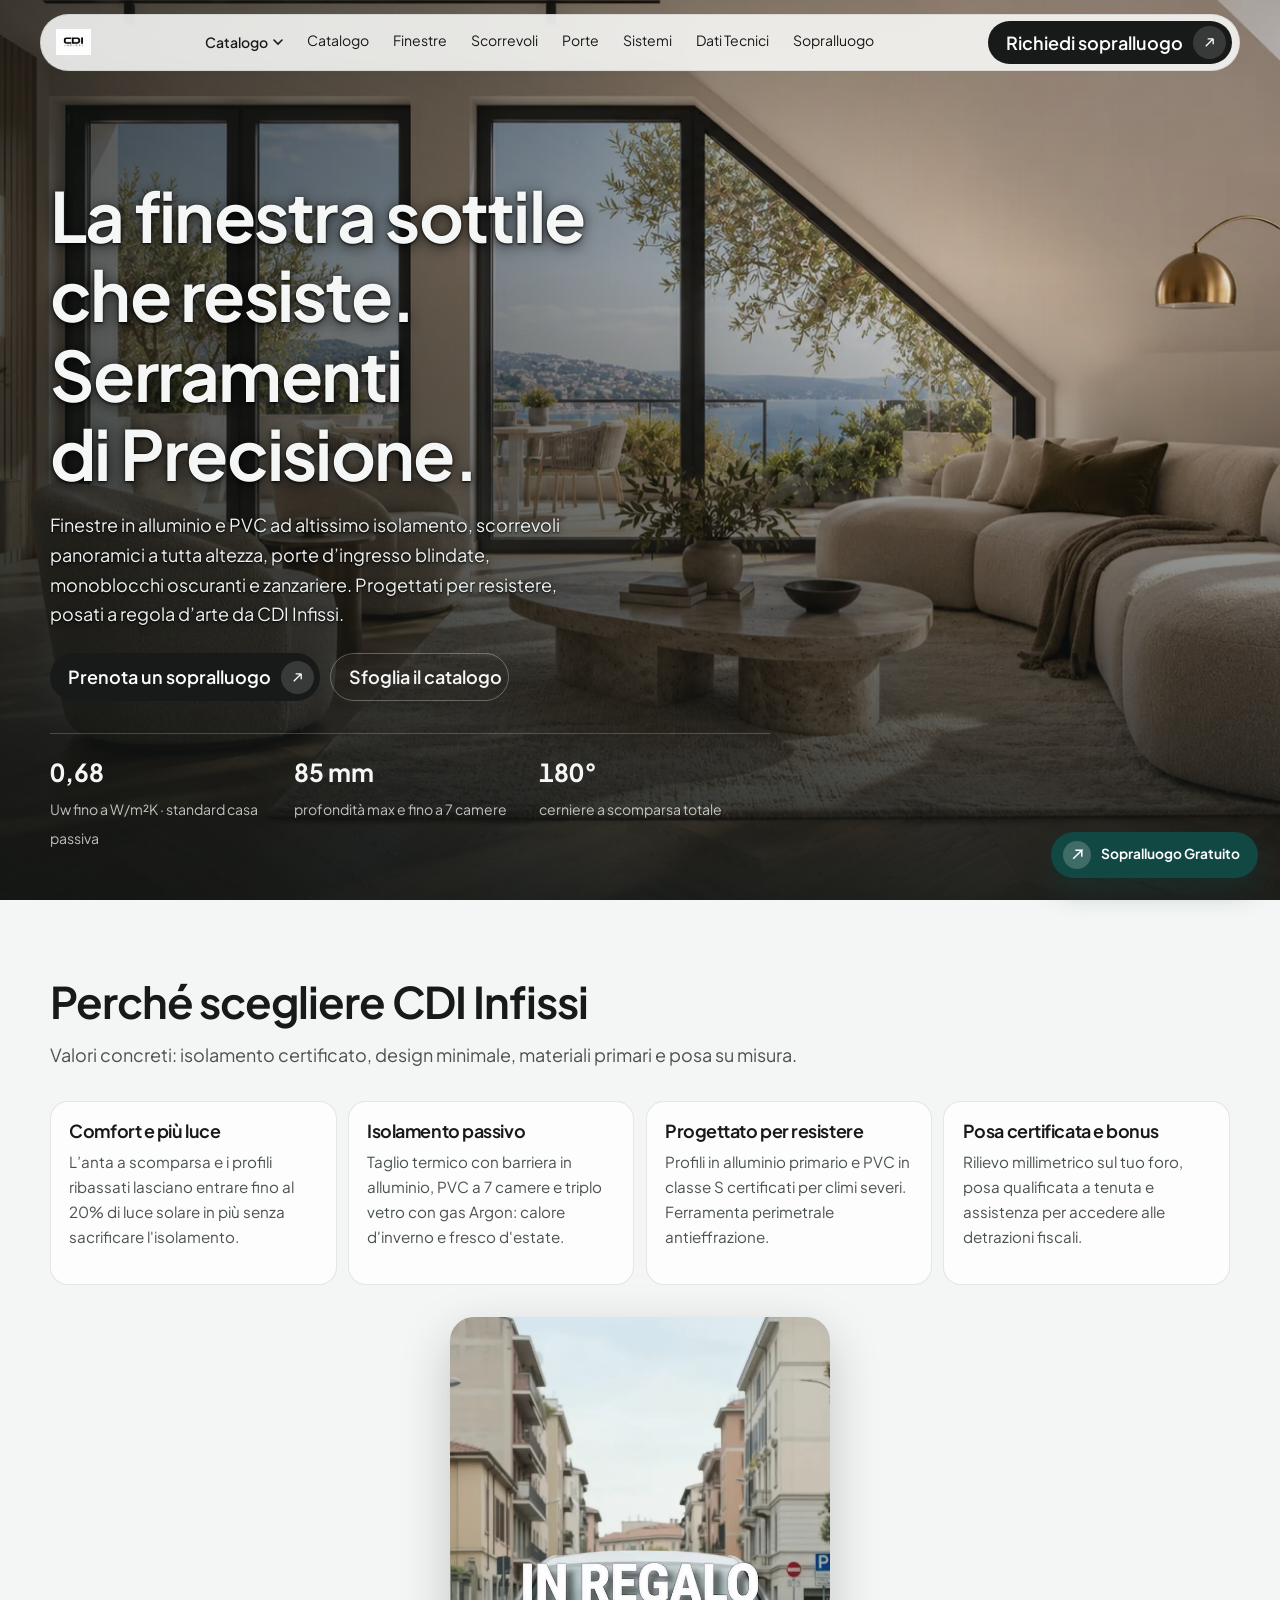
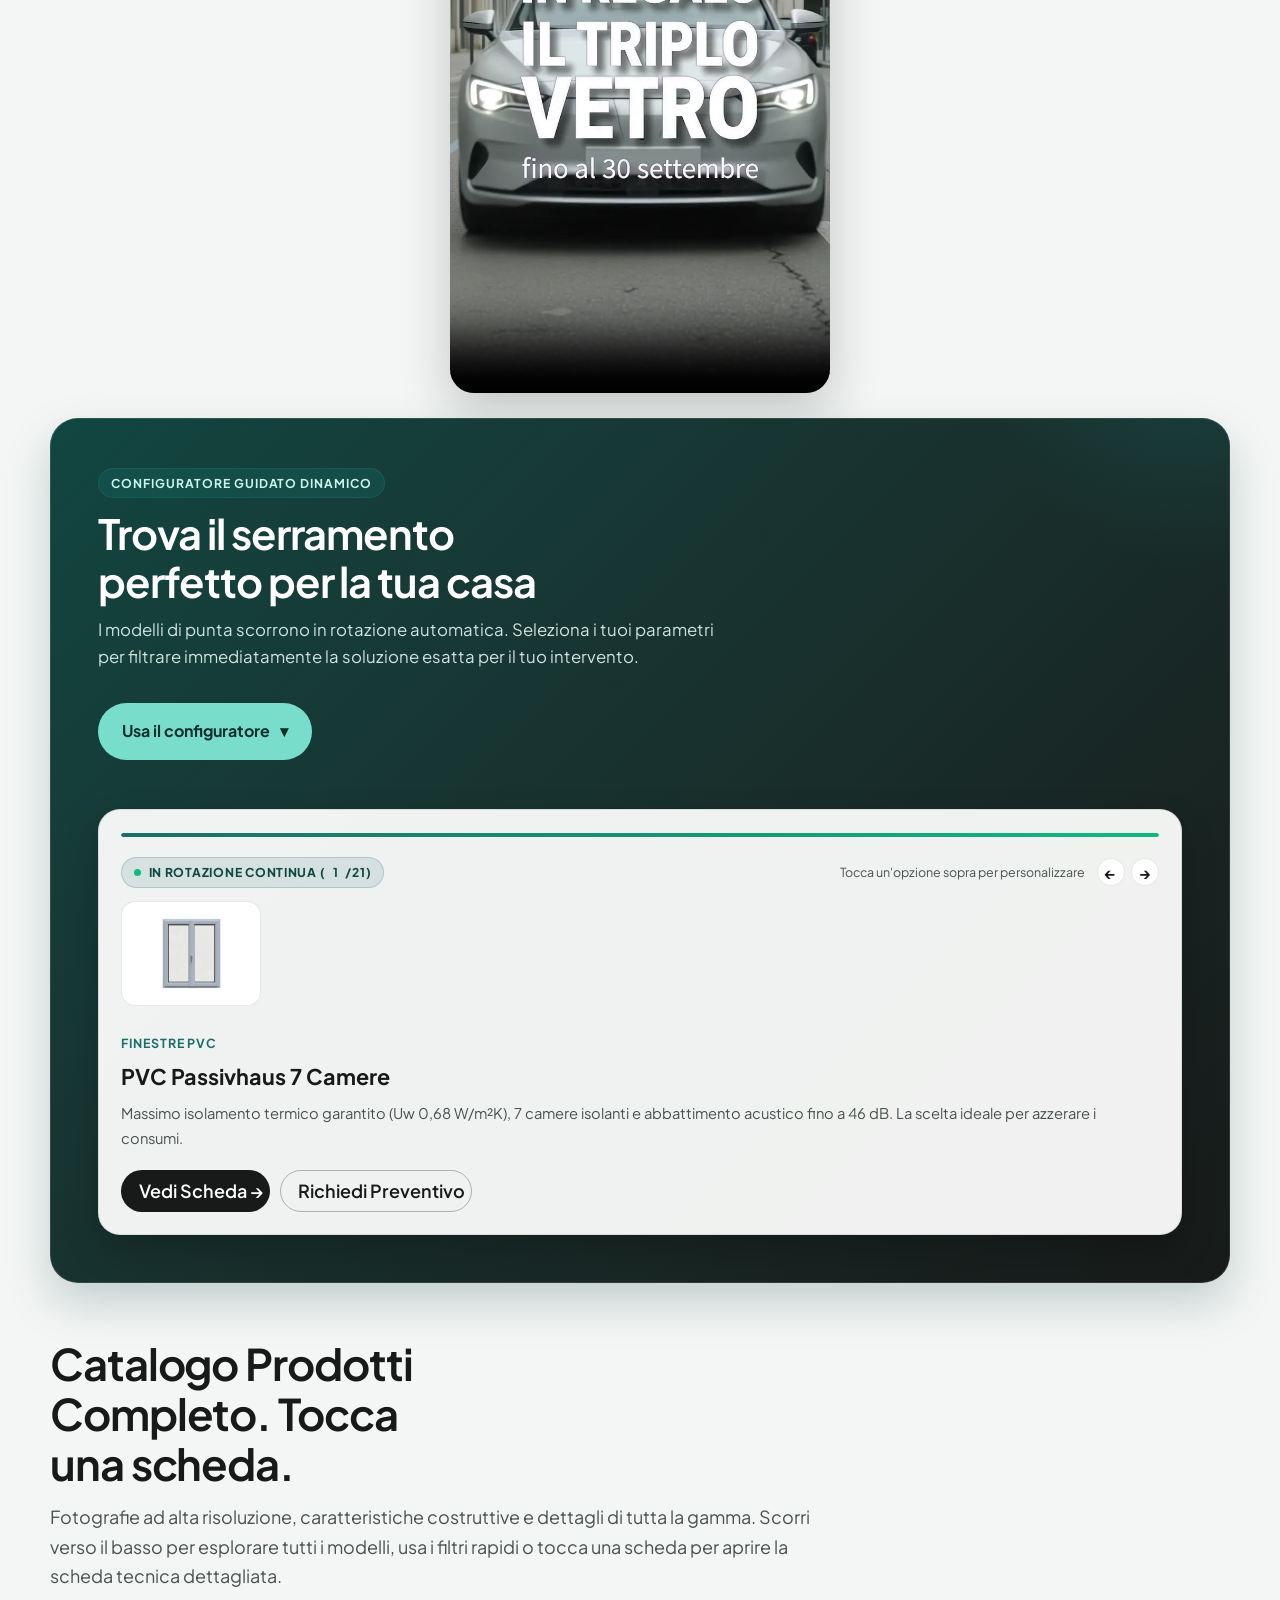
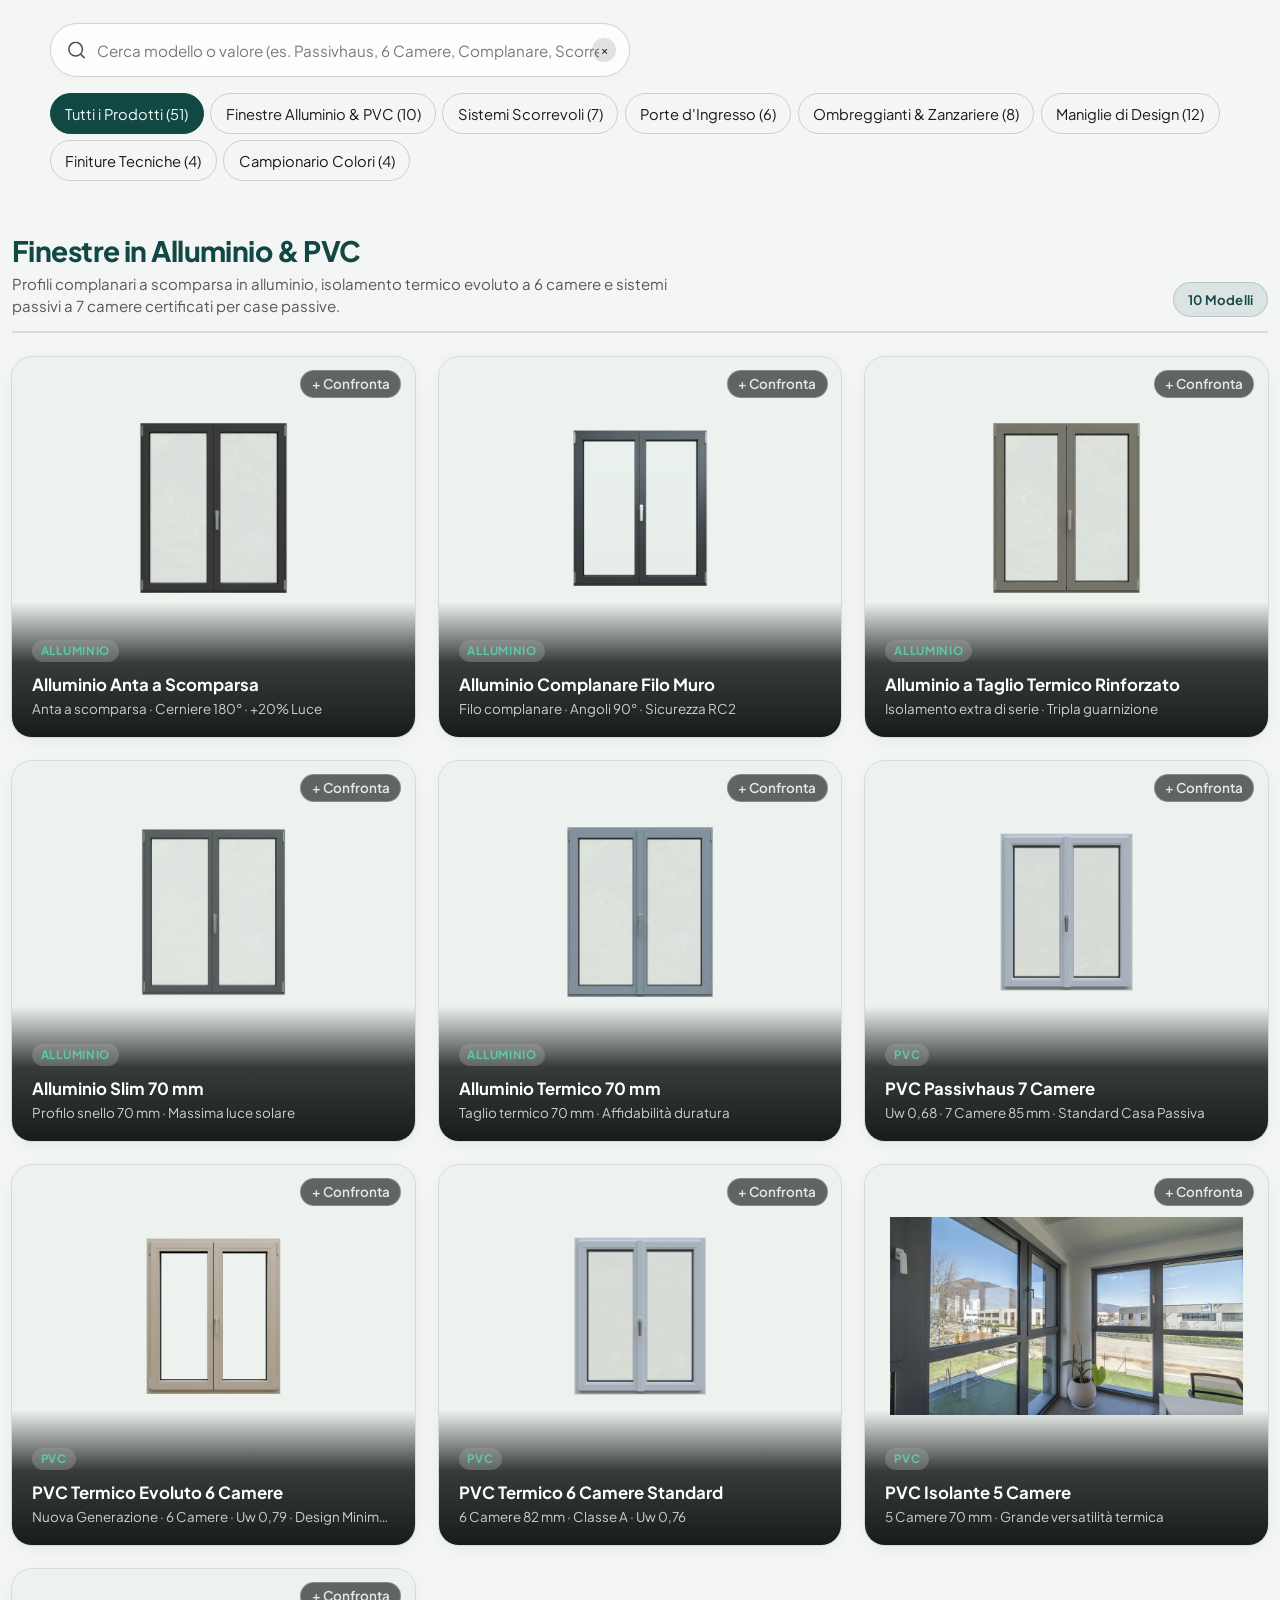
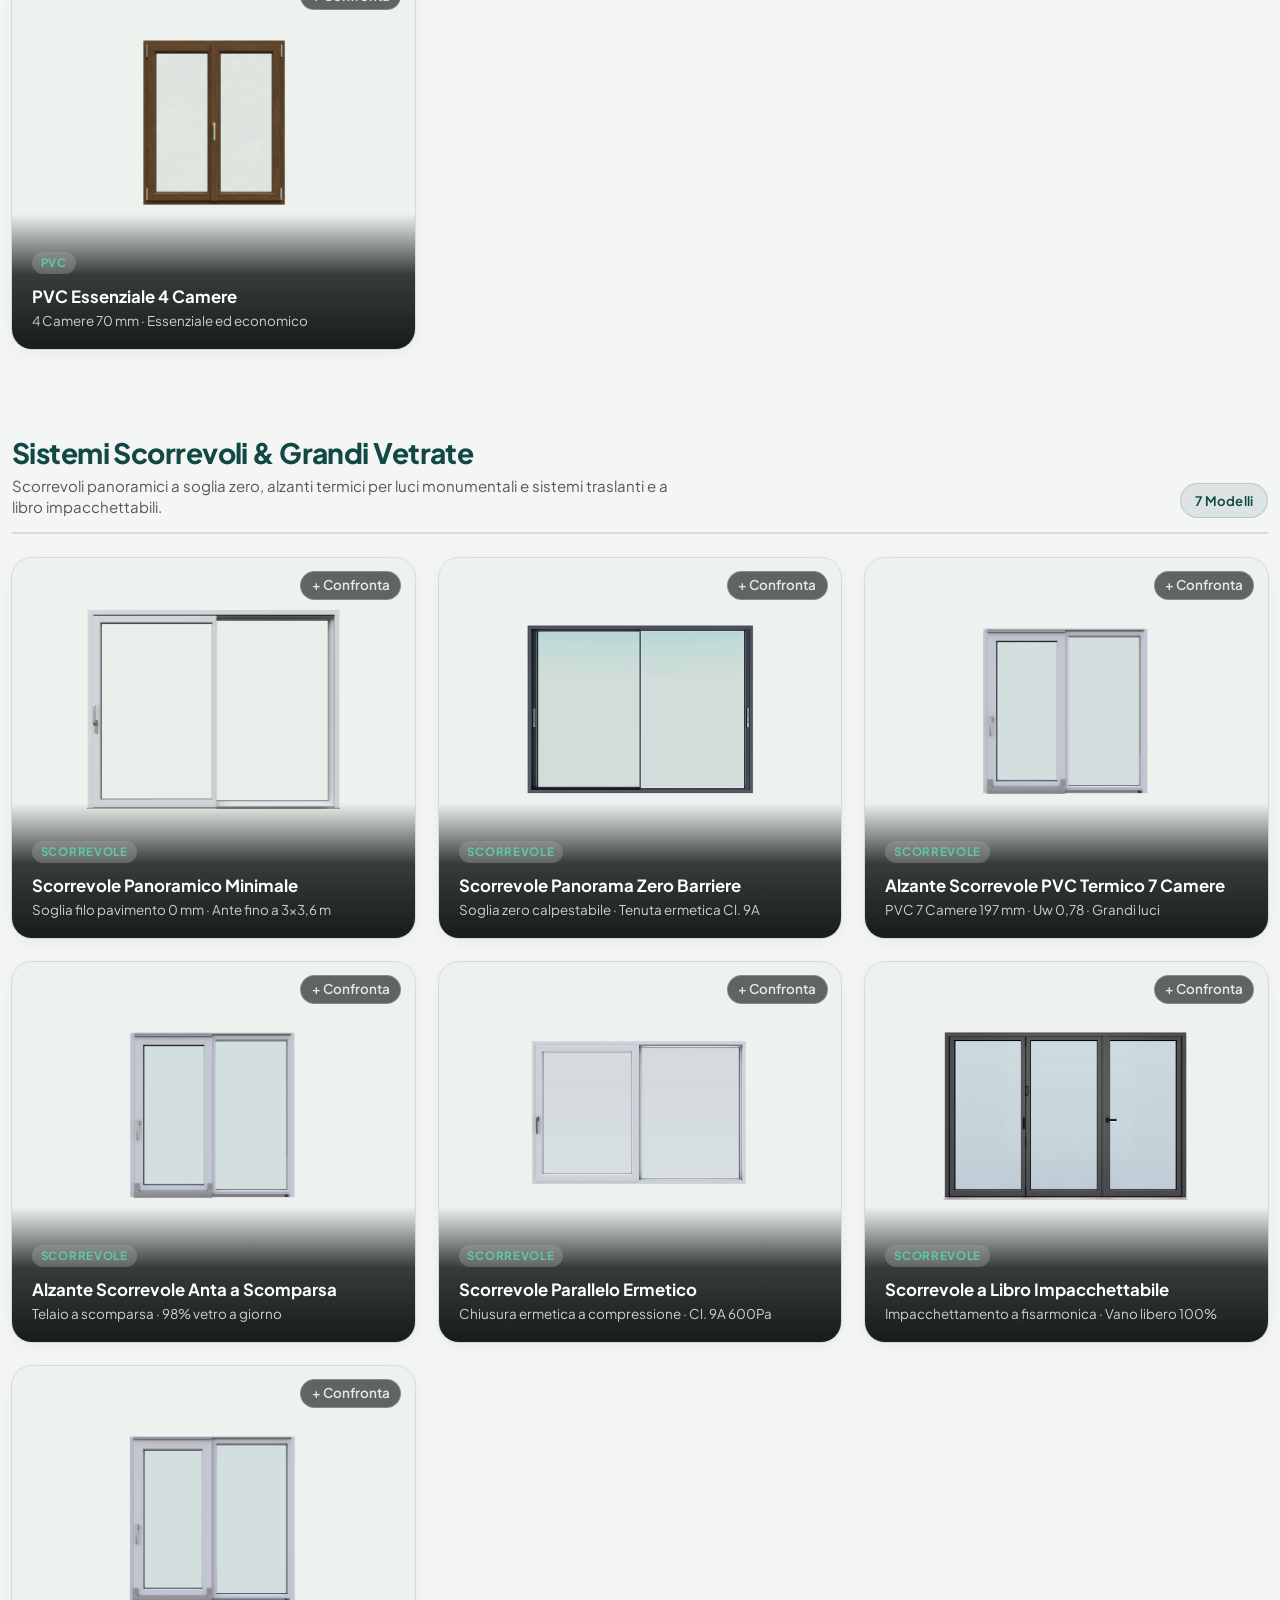
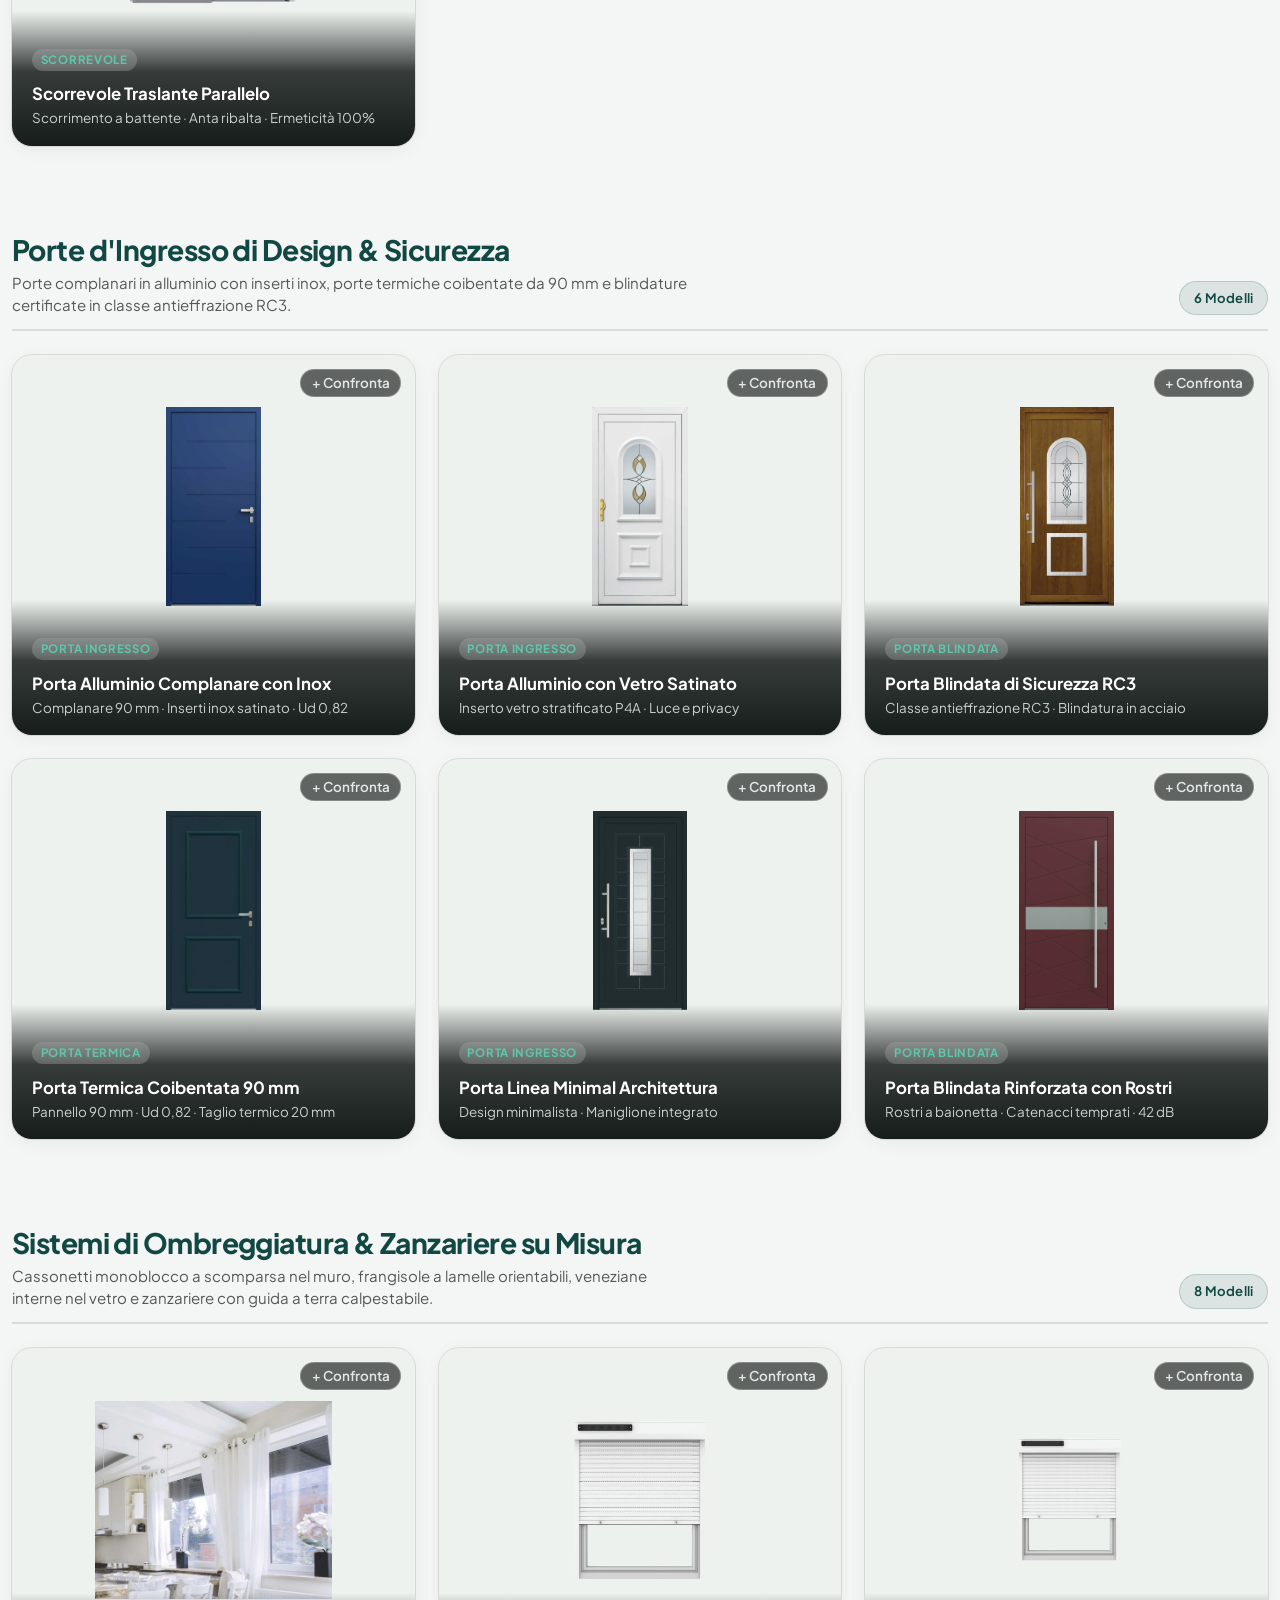
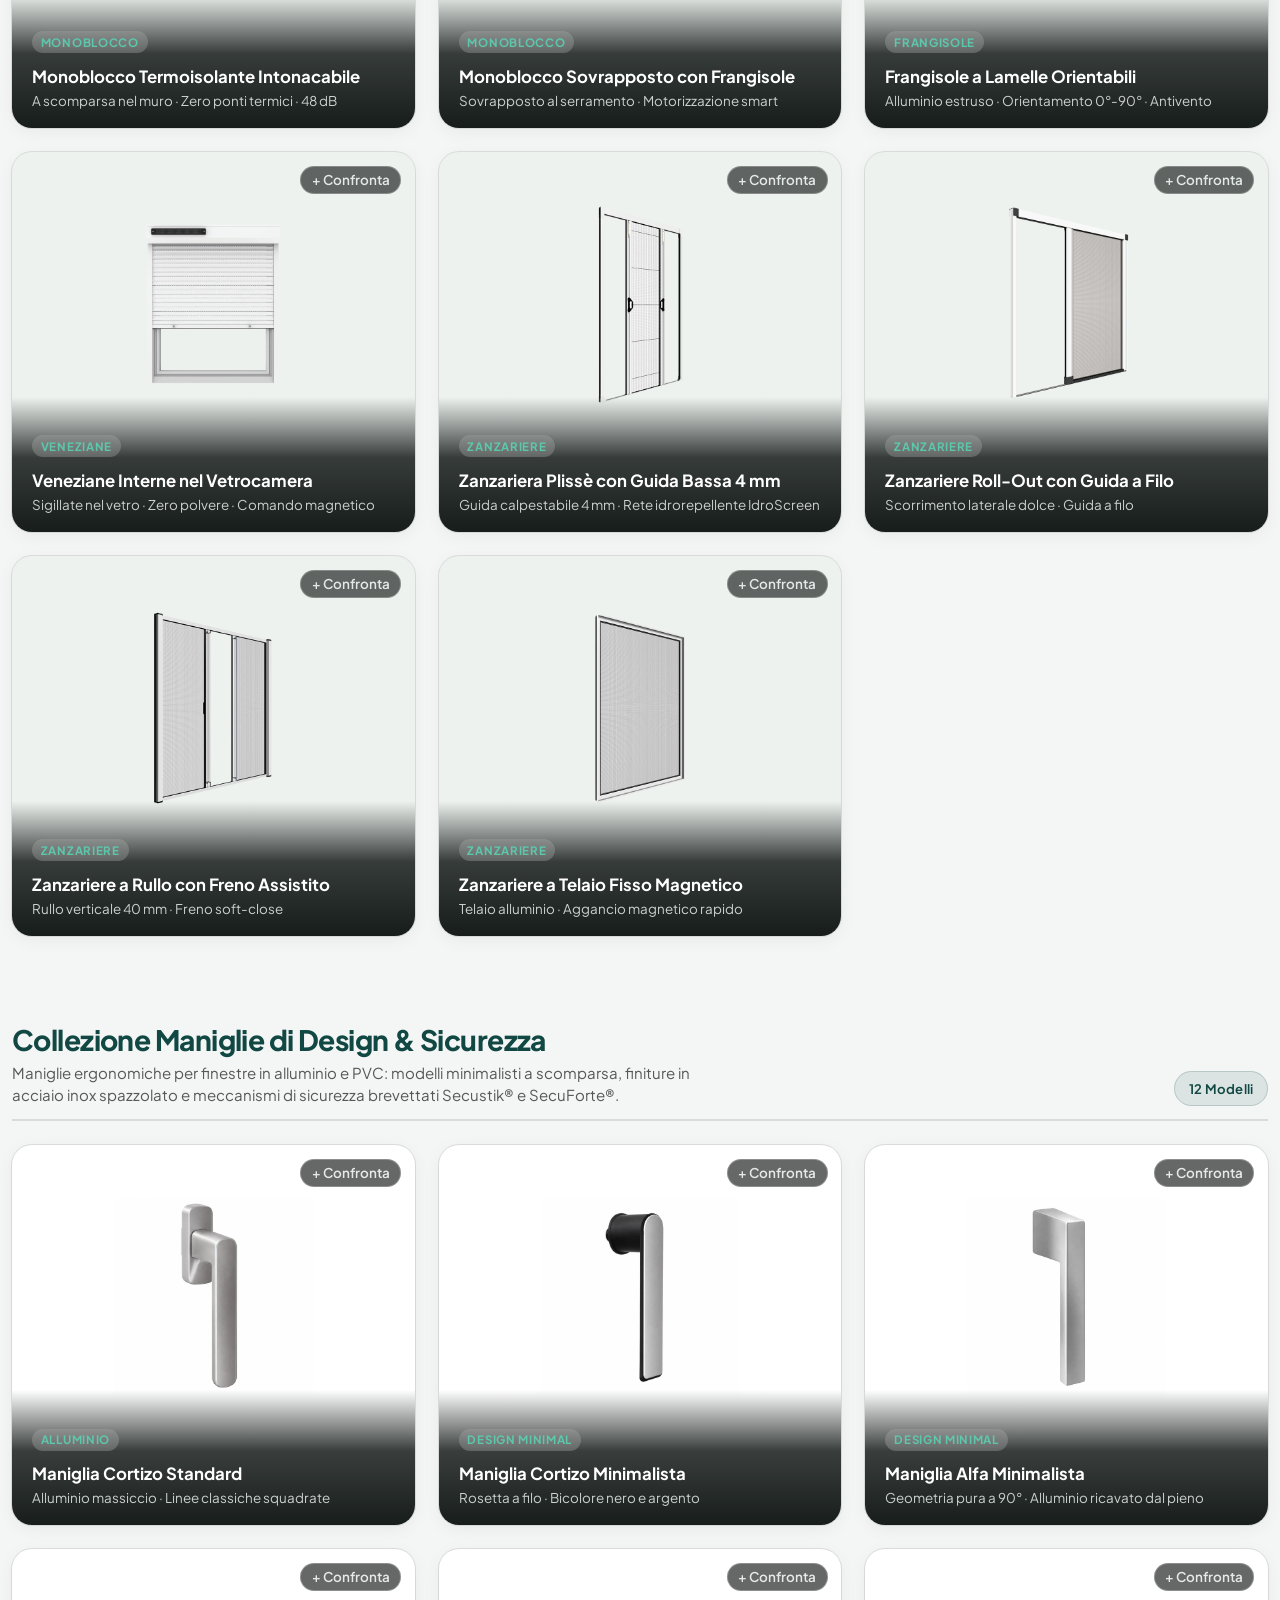
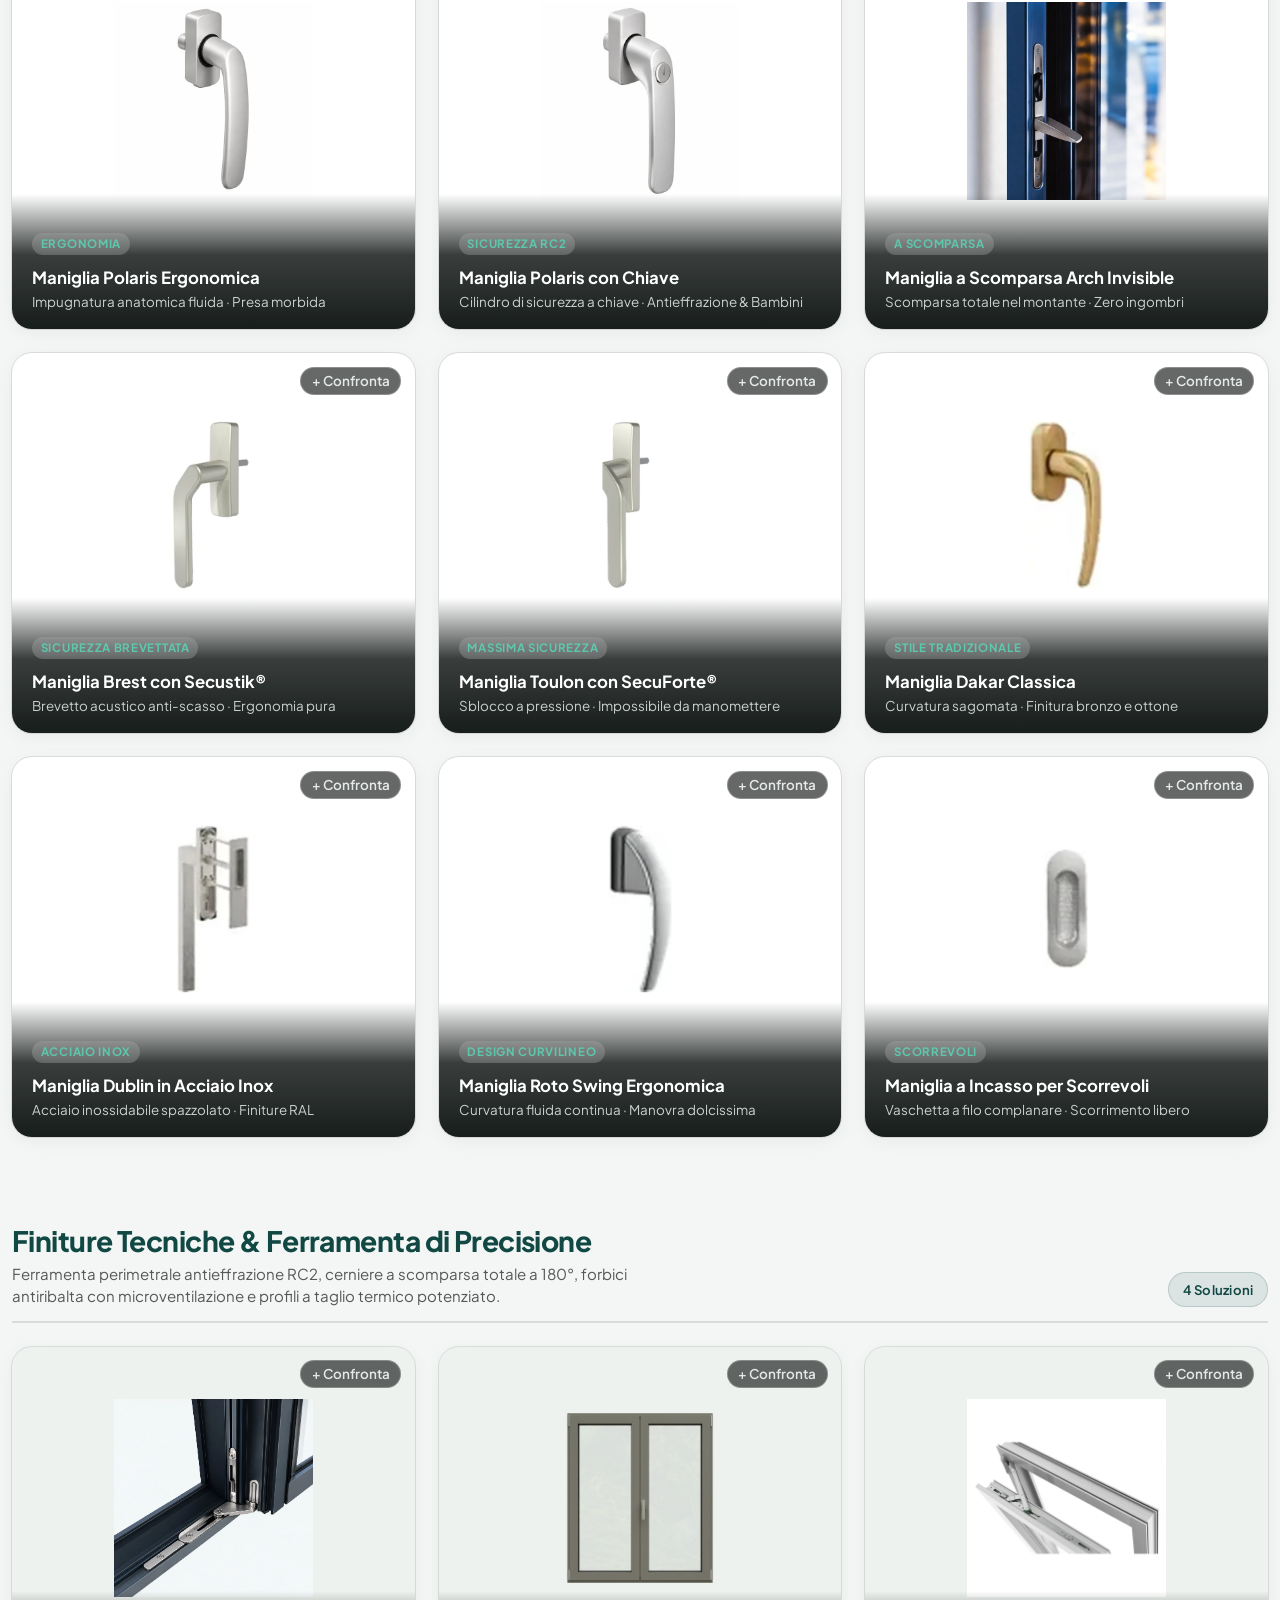
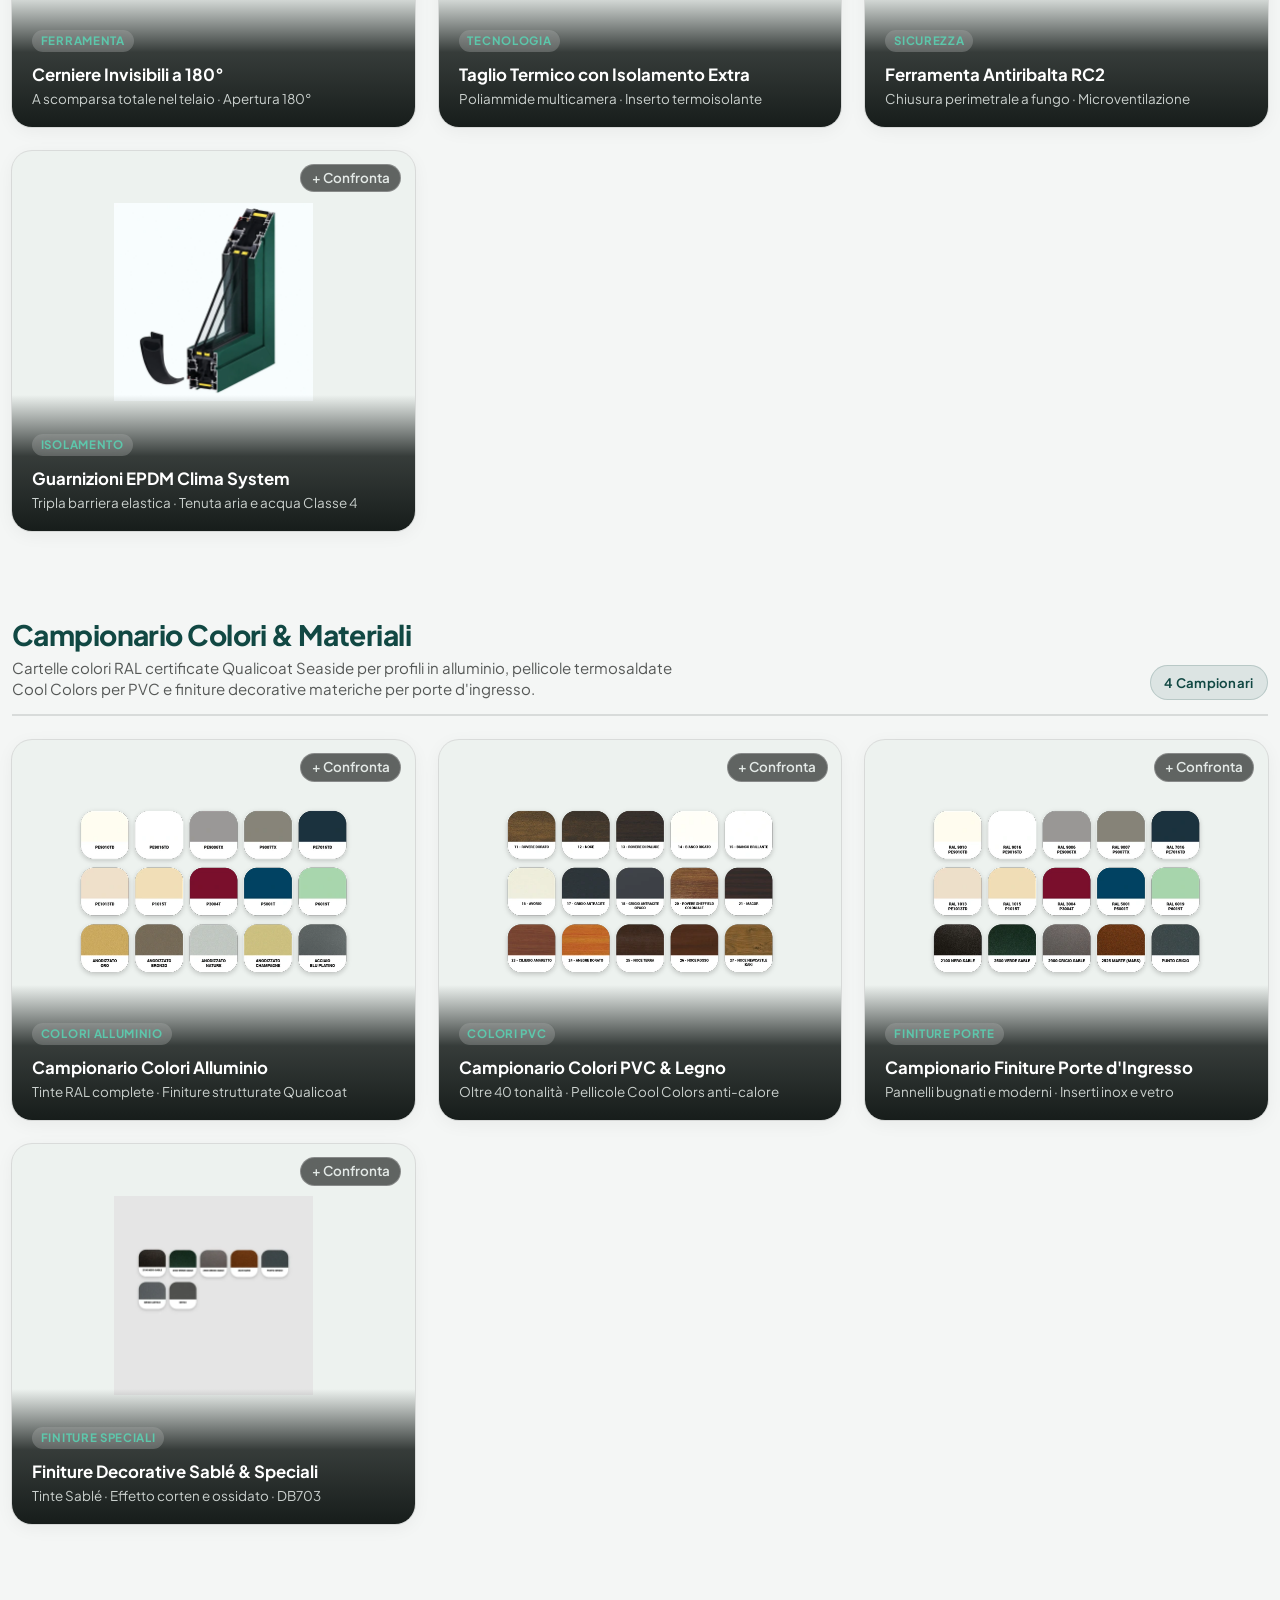
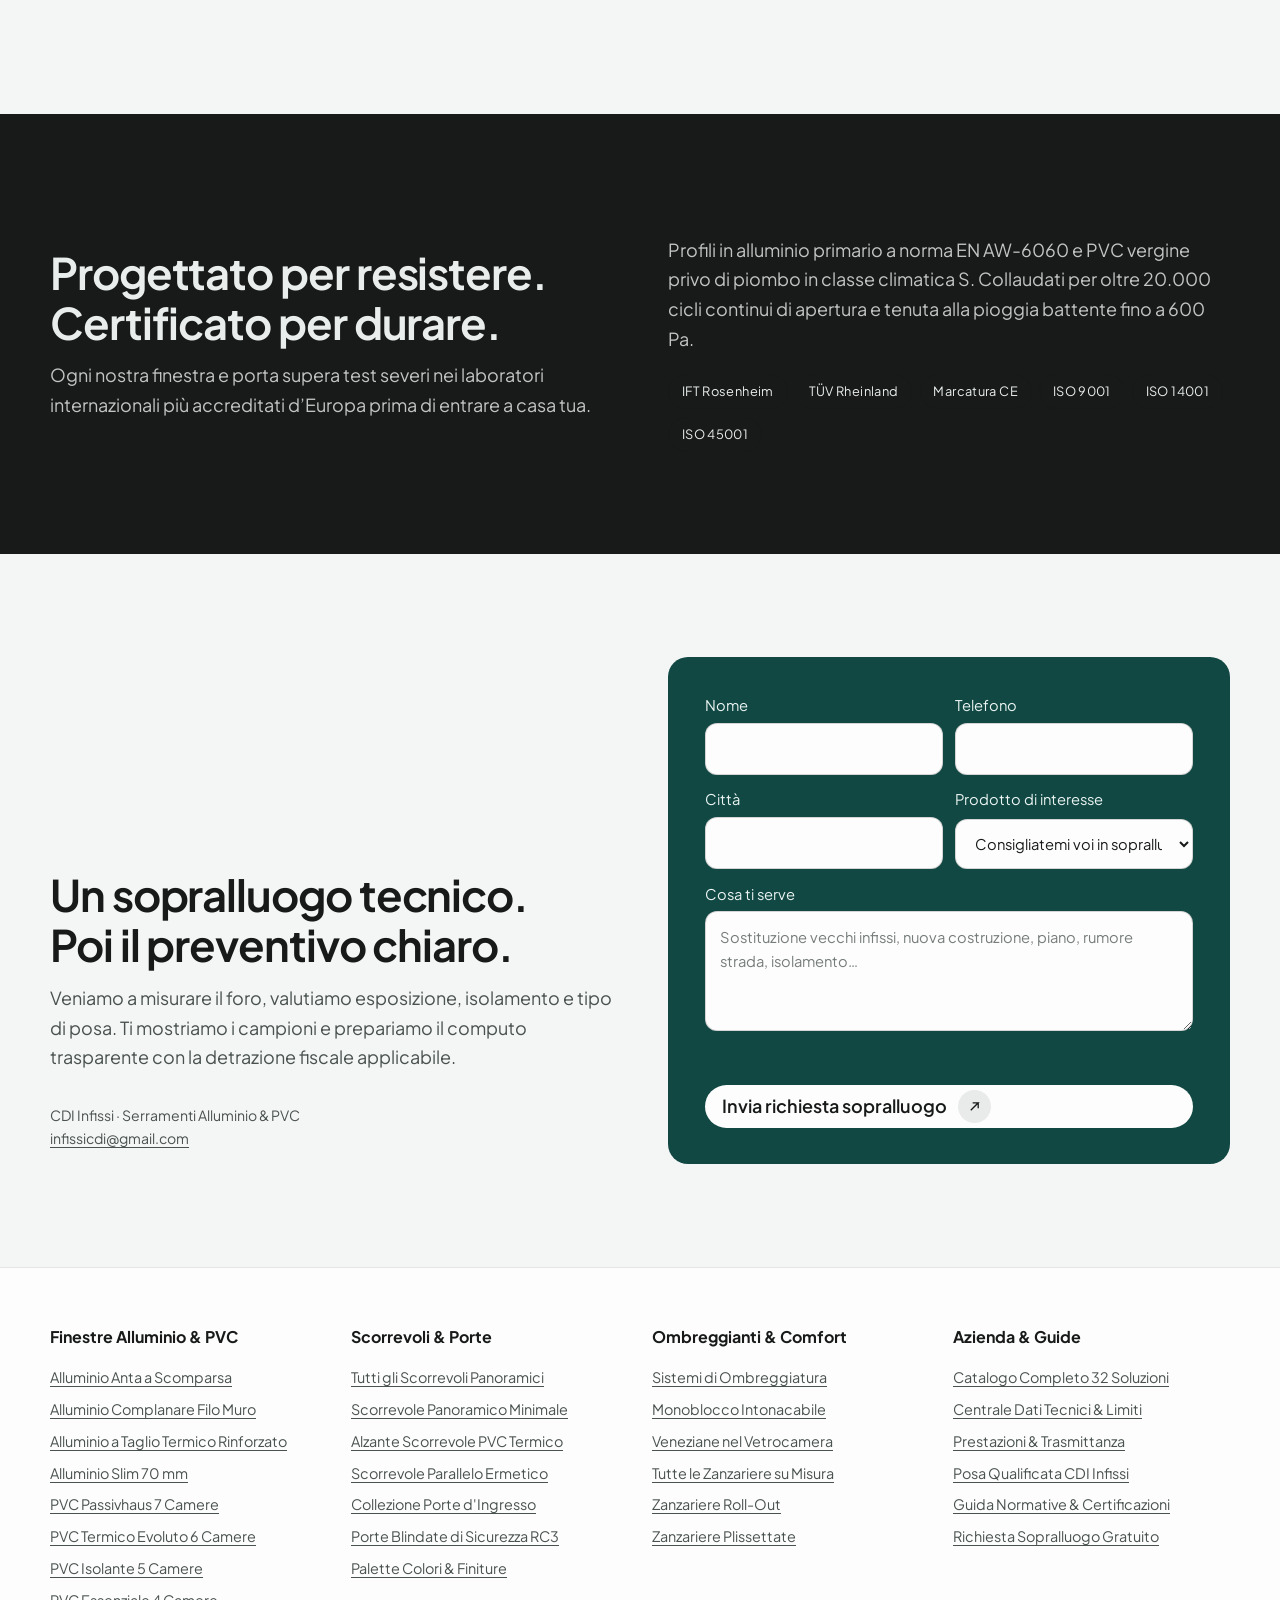
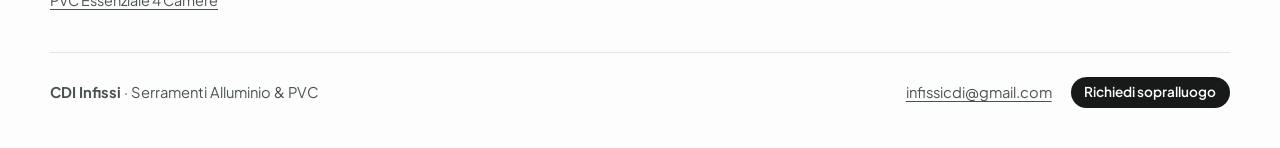
==== commit 9e35b965: "Versione sui file CSS e JS: dopo un aggiornamento il browser non usa piu' la copia vecchia in memori" ====
--- a/index.html
+++ b/index.html
@@ -15,8 +15,8 @@
       href="https://fonts.googleapis.com/css2?family=Plus+Jakarta+Sans:ital,wght@0,400..800;1,400..800&display=swap"
       rel="stylesheet"
     />
-    <link rel="stylesheet" href="css/main.css" />
-    <link rel="stylesheet" href="css/catalog-modern.css" />
+    <link rel="stylesheet" href="css/main.css?v=20261005a" />
+    <link rel="stylesheet" href="css/catalog-modern.css?v=20261005a" />
   </head>
   <body>
     <a class="skip" href="#contenuto">Vai al contenuto</a>
@@ -1787,7 +1787,7 @@
       </a>
     </div>
 
-    <script src="js/main.js"></script>
-    <script src="js/catalog-app.js"></script>
+    <script src="js/main.js?v=20261005a"></script>
+    <script src="js/catalog-app.js?v=20261005a"></script>
   </body>
 </html>
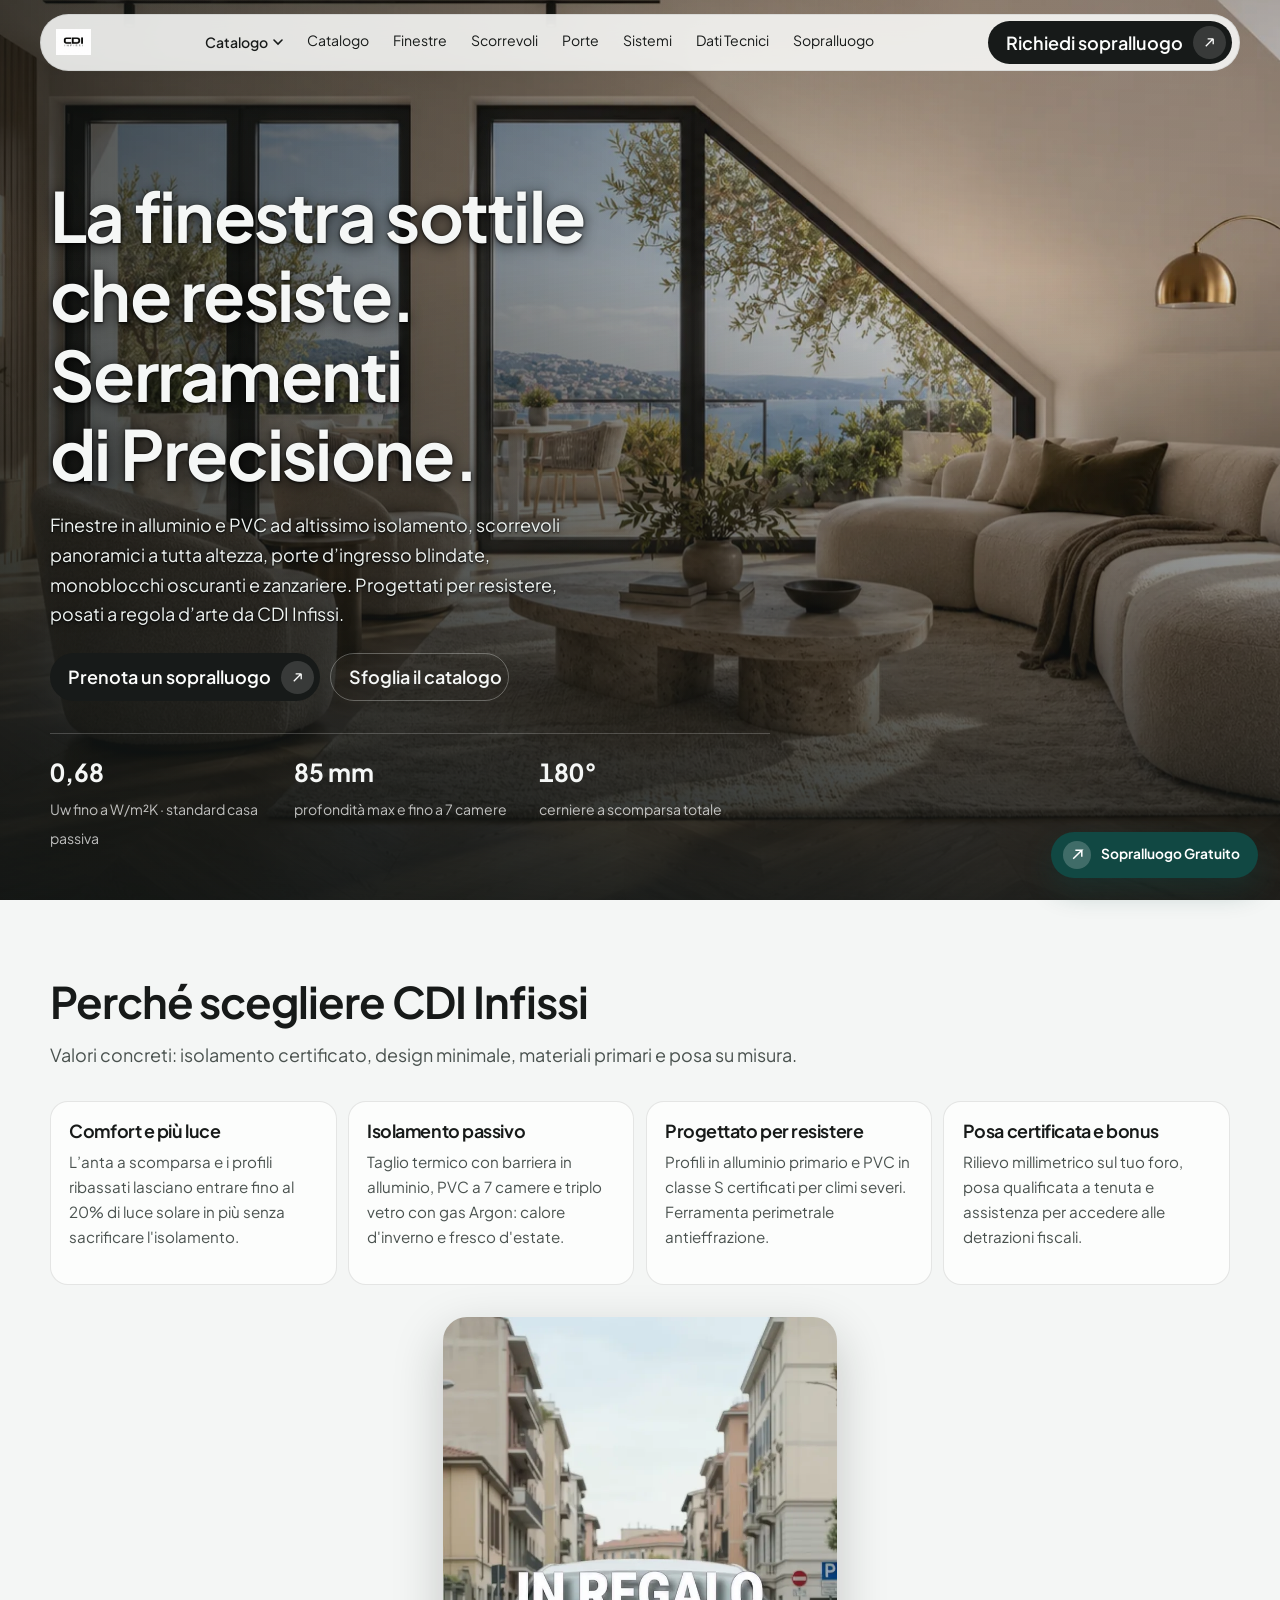
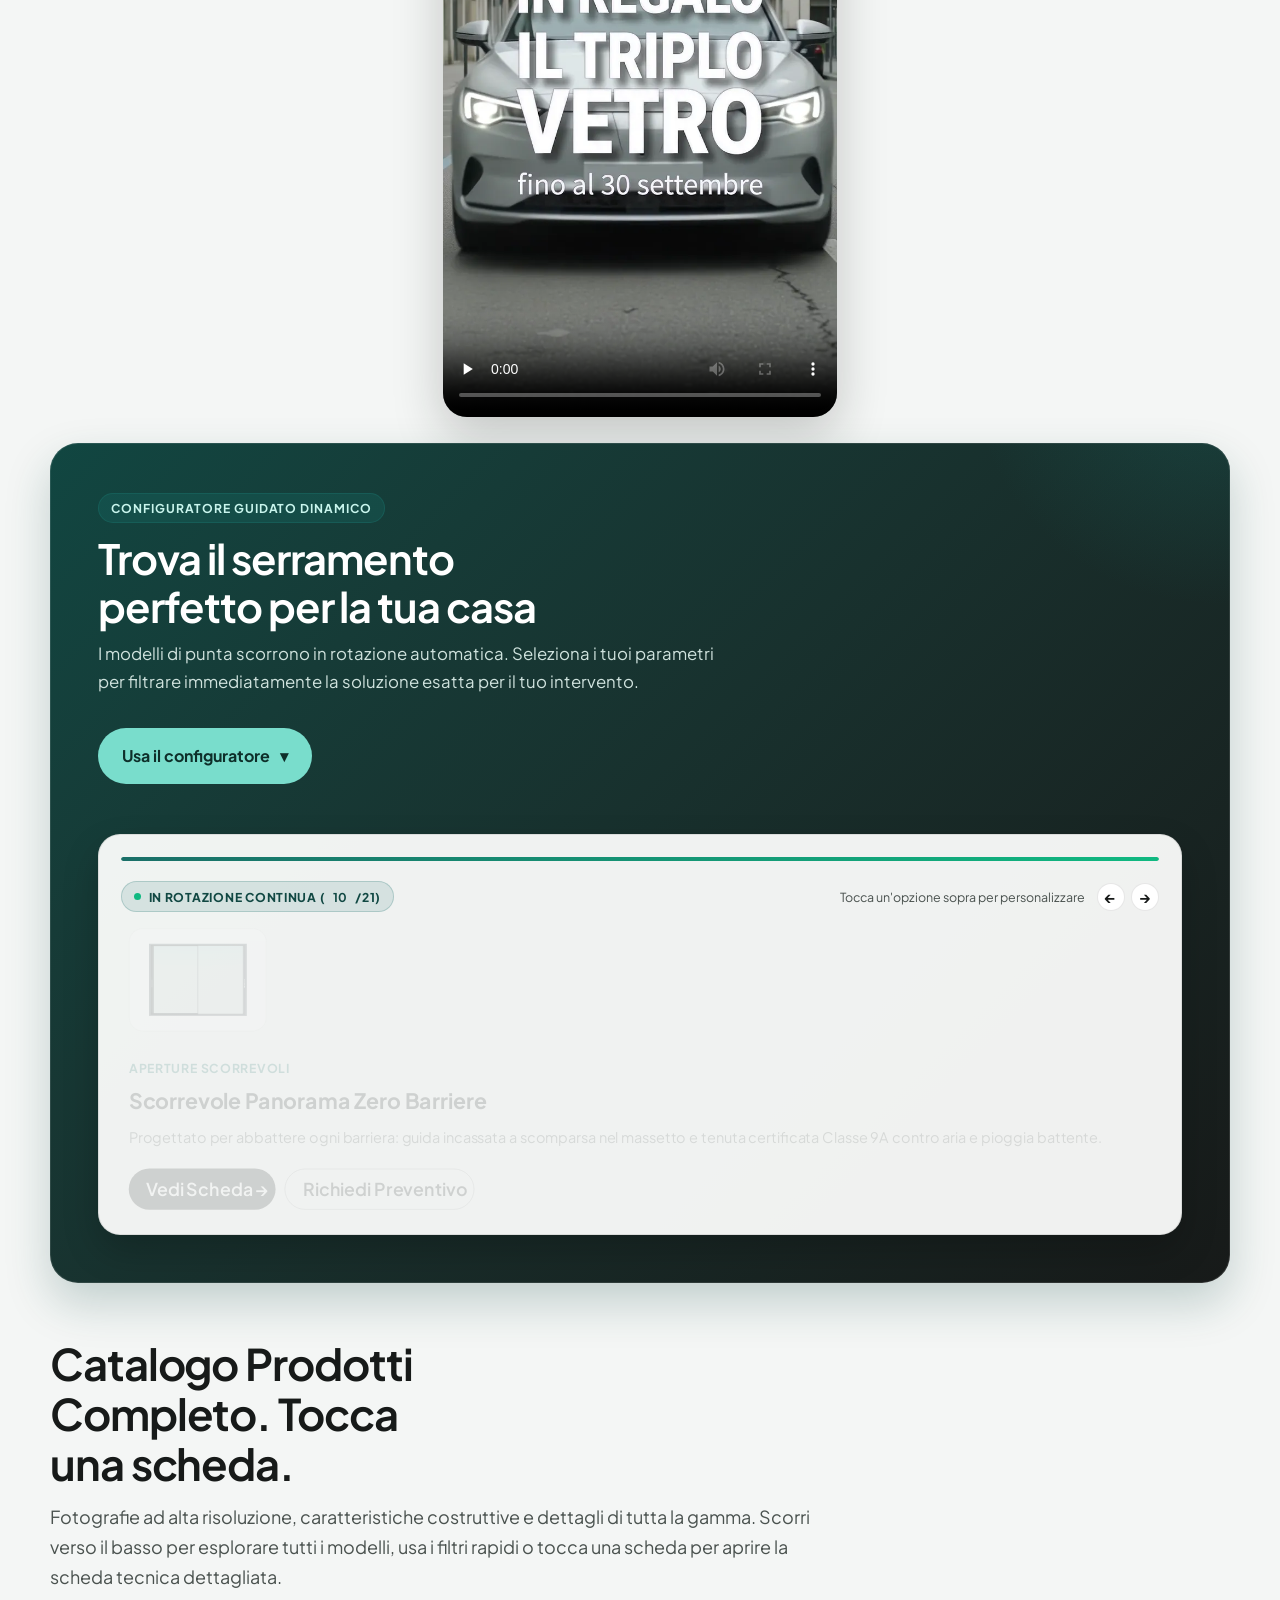
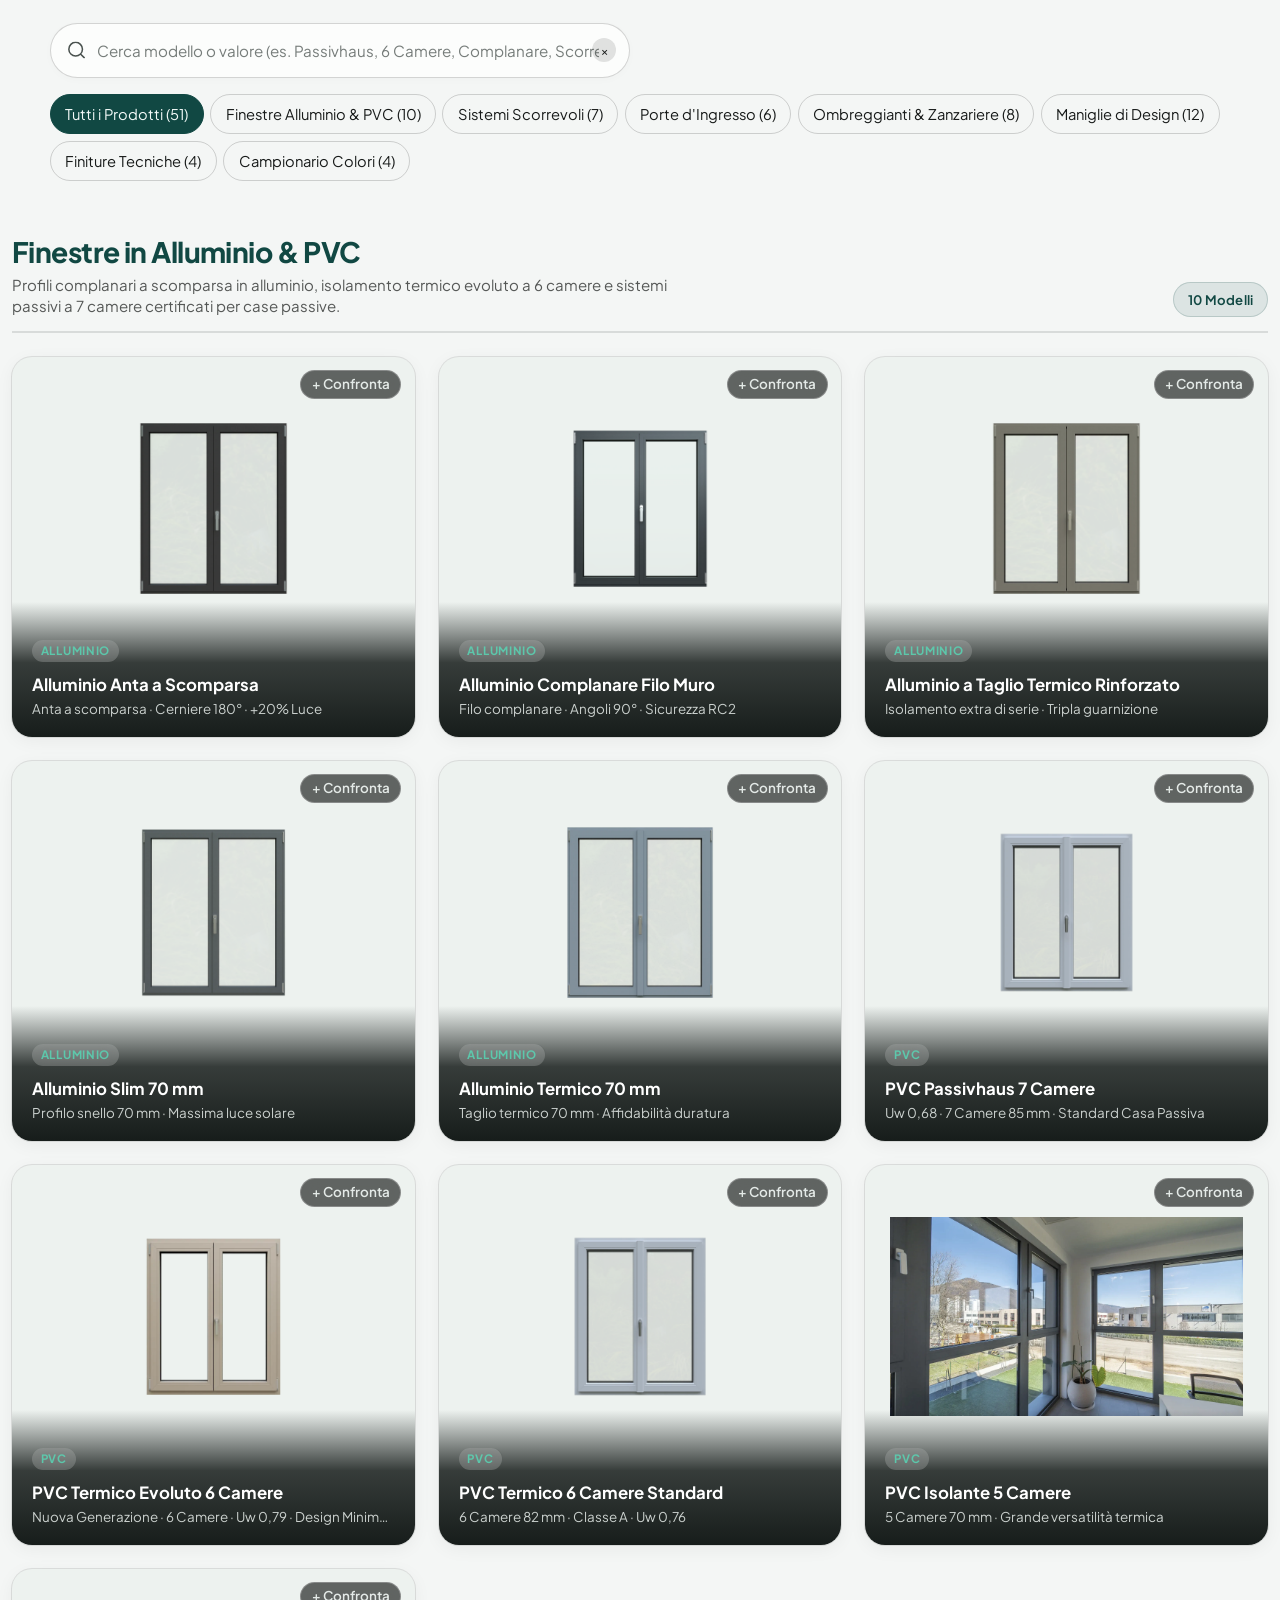
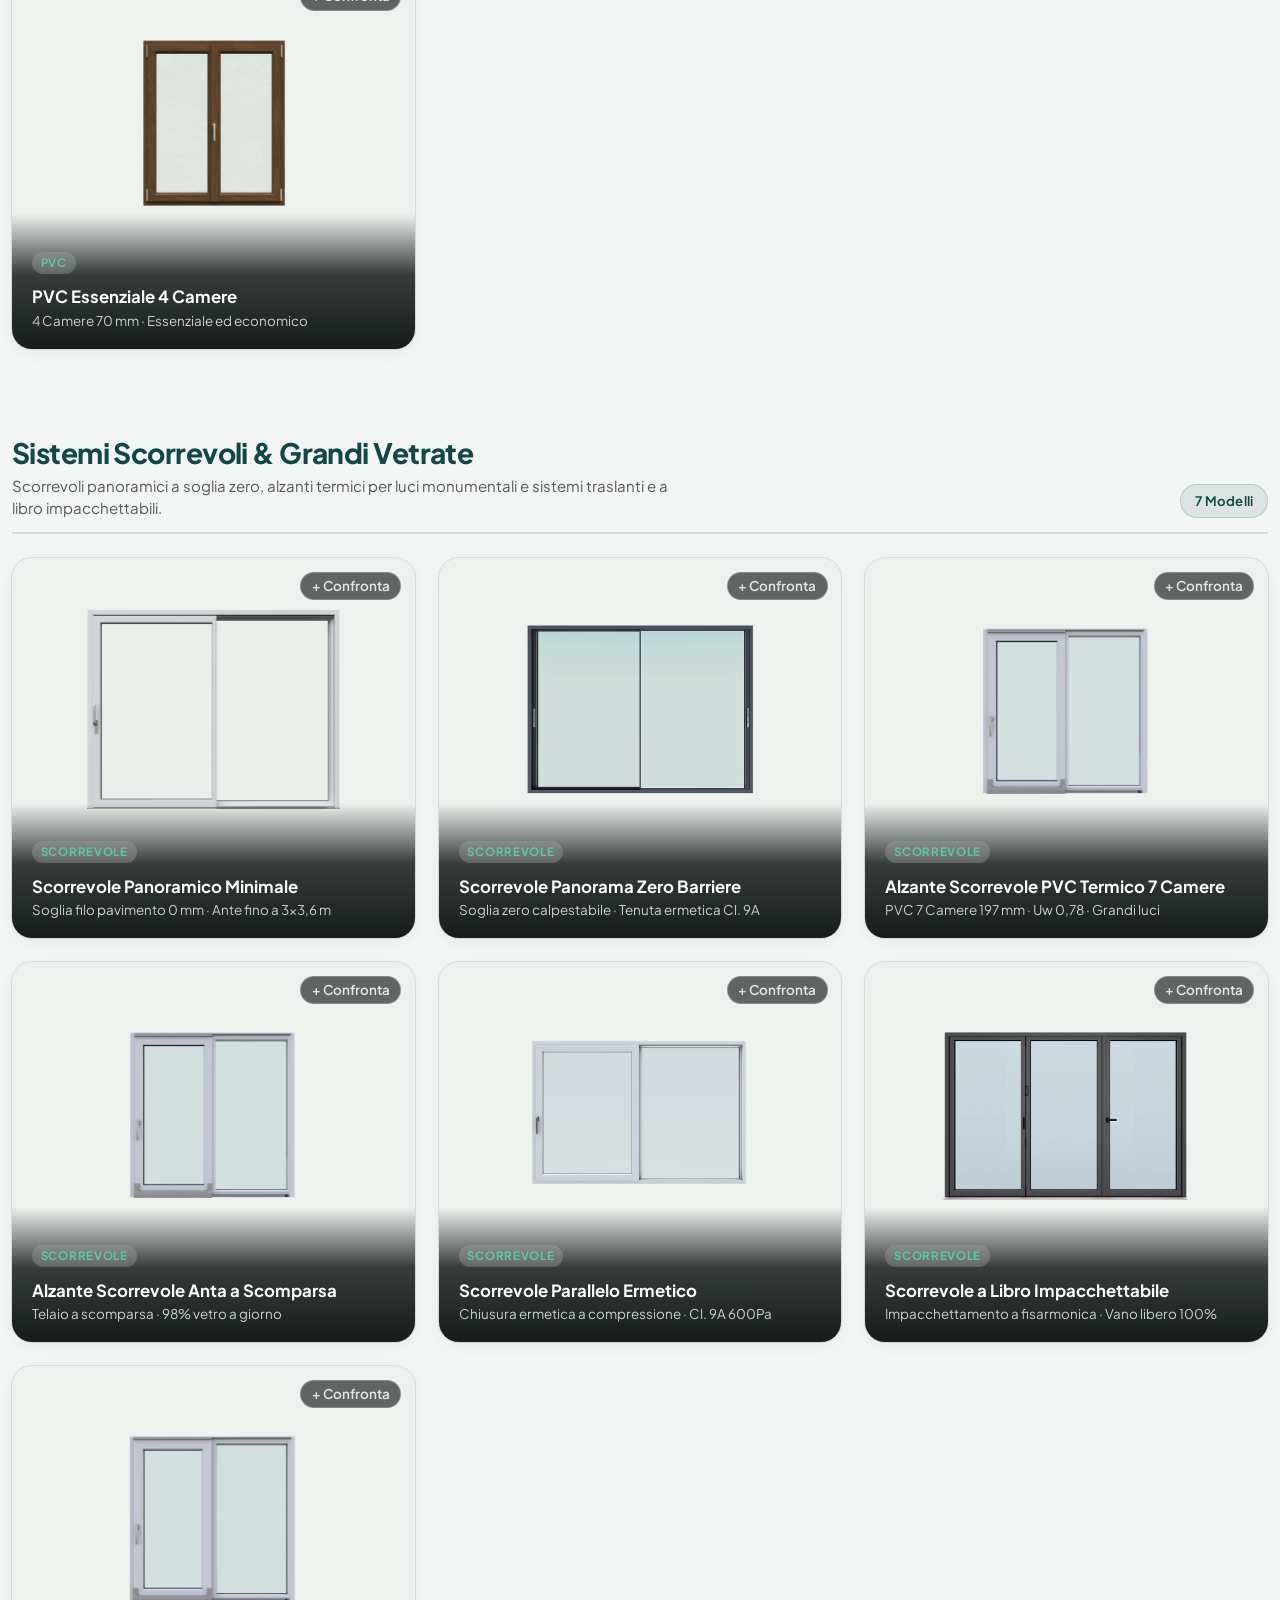
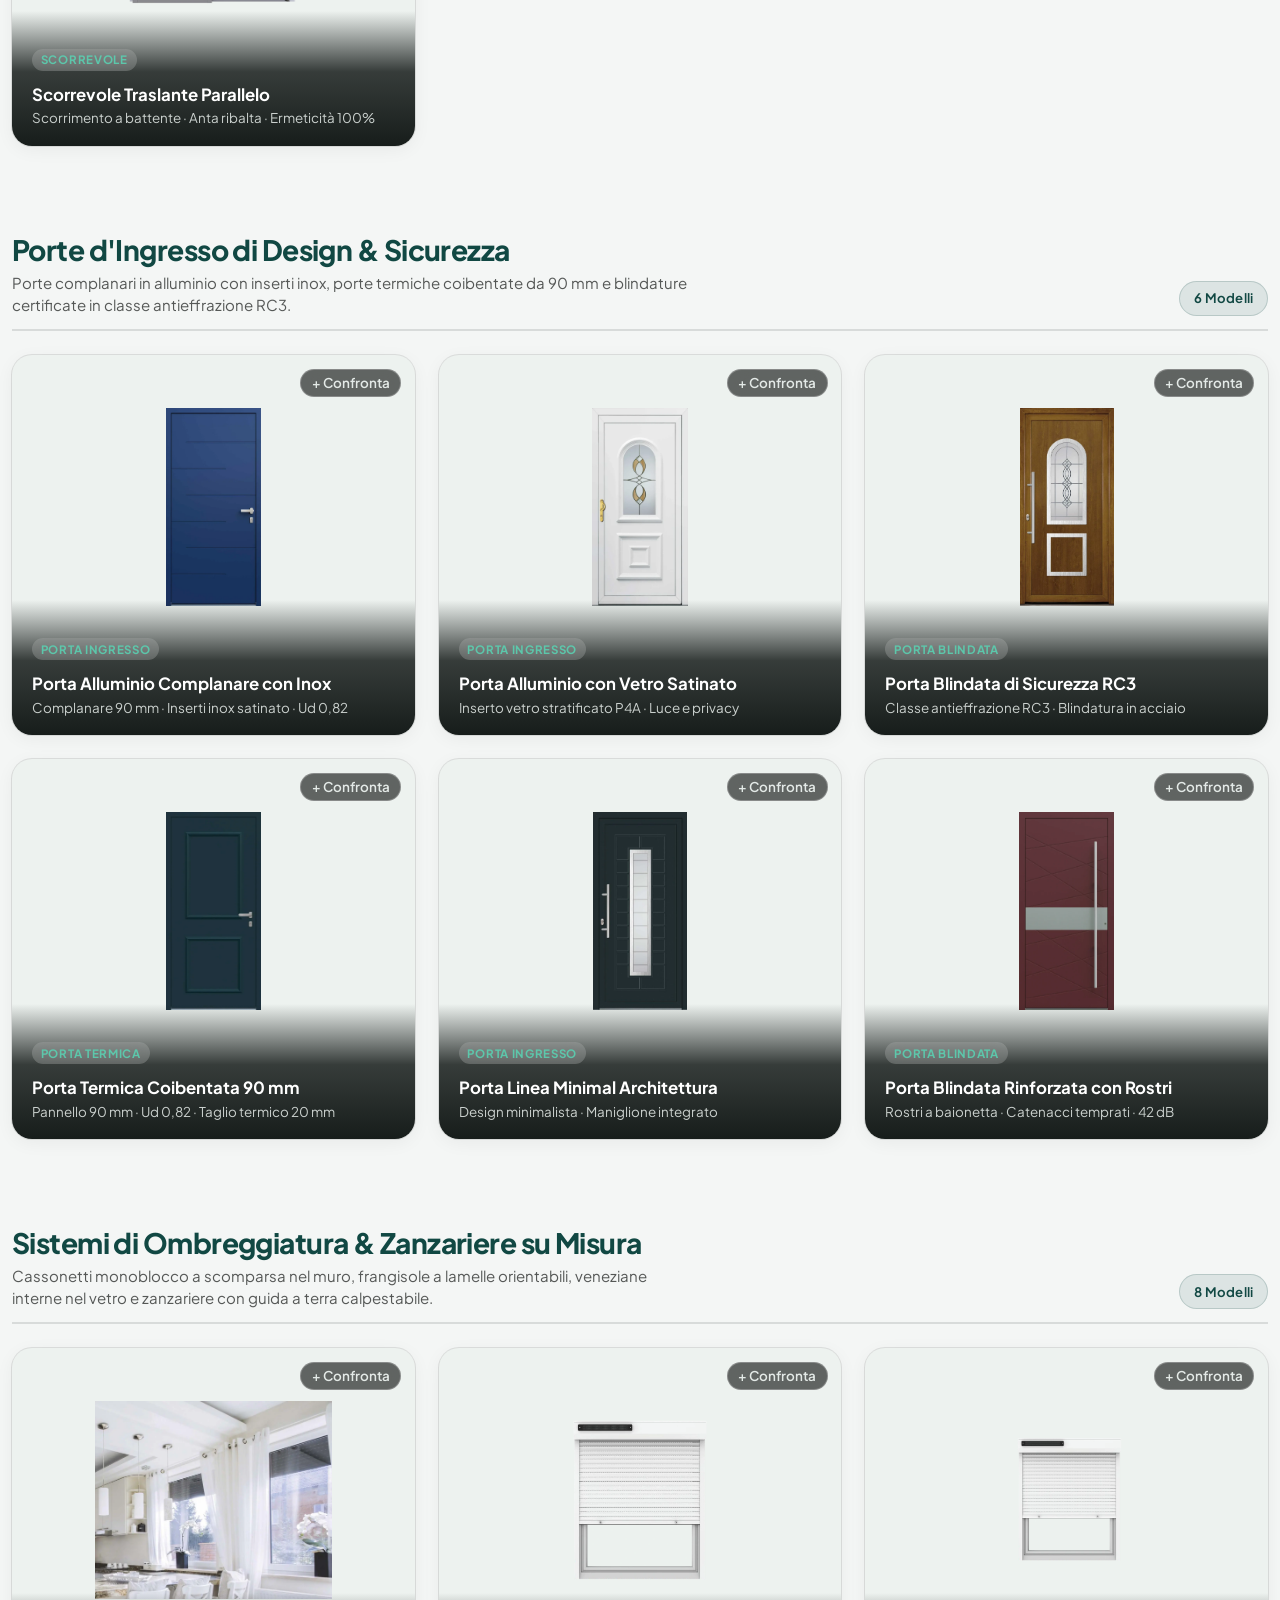
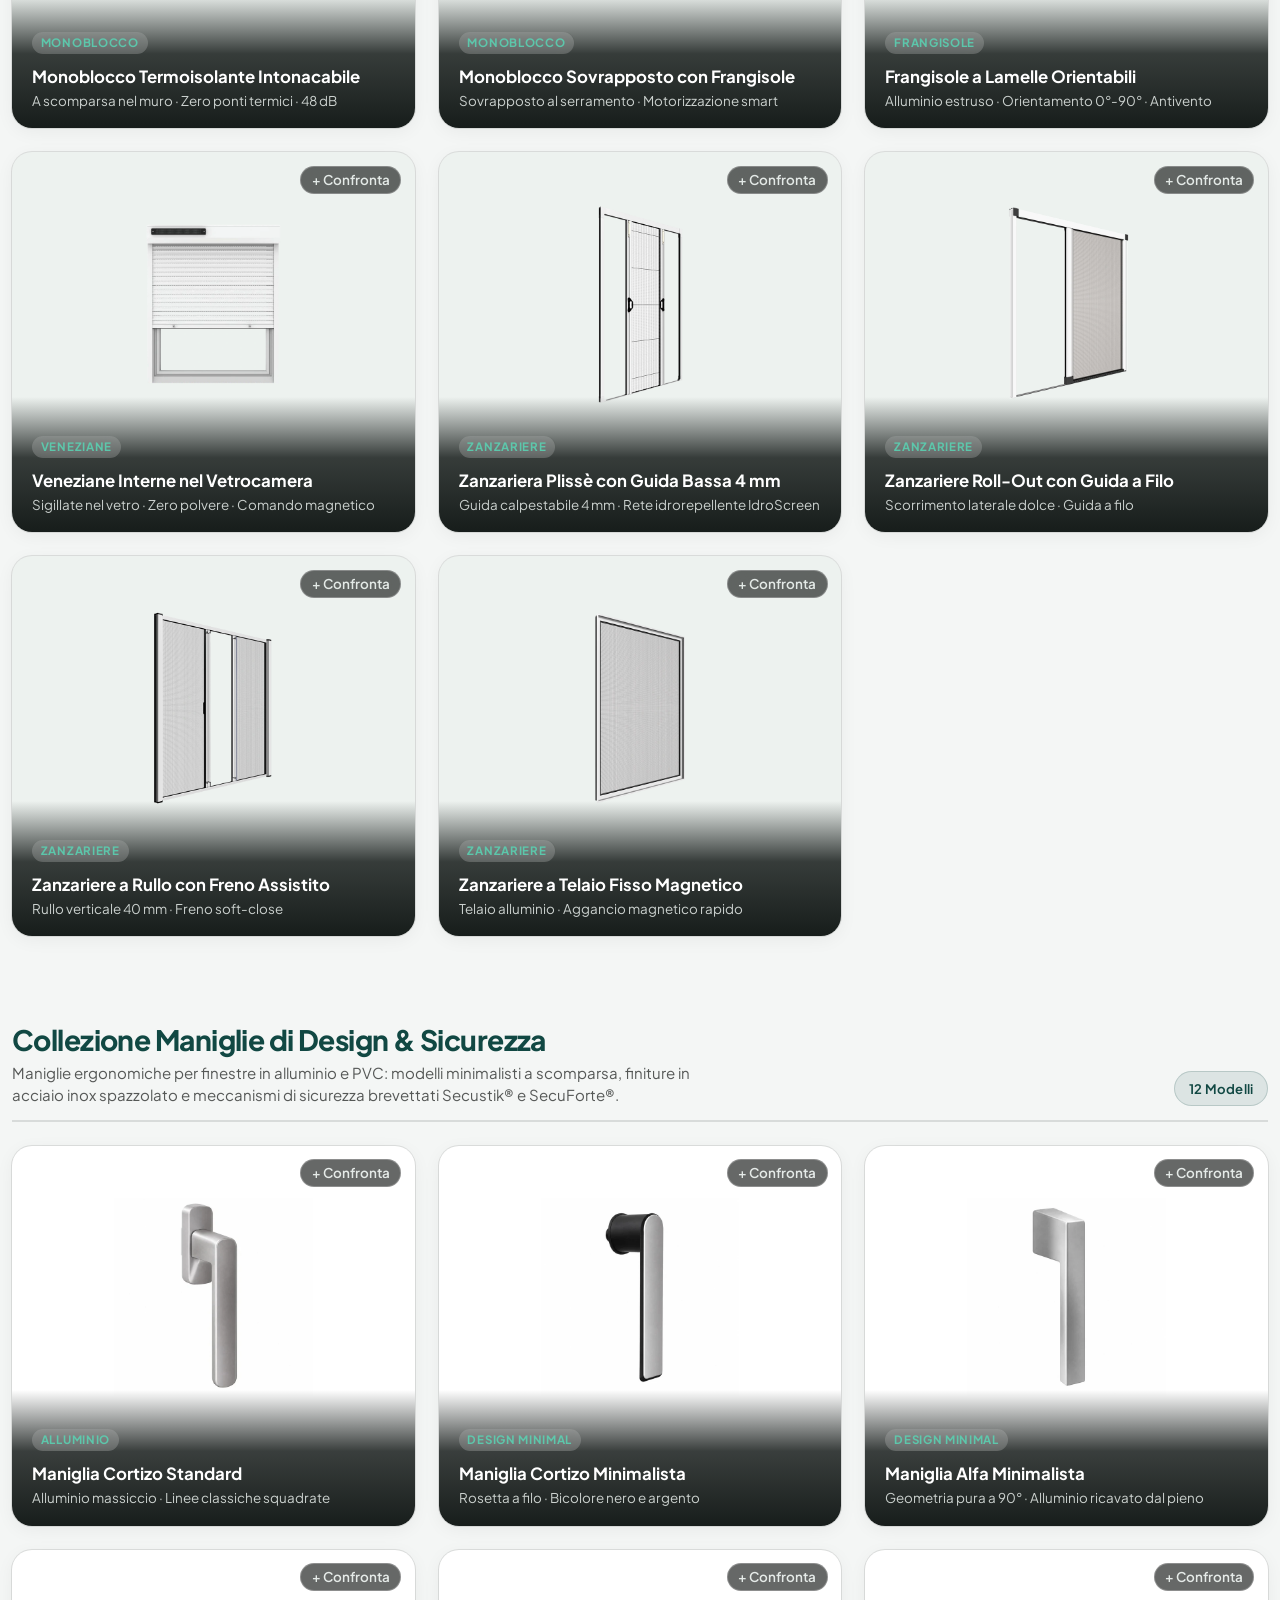
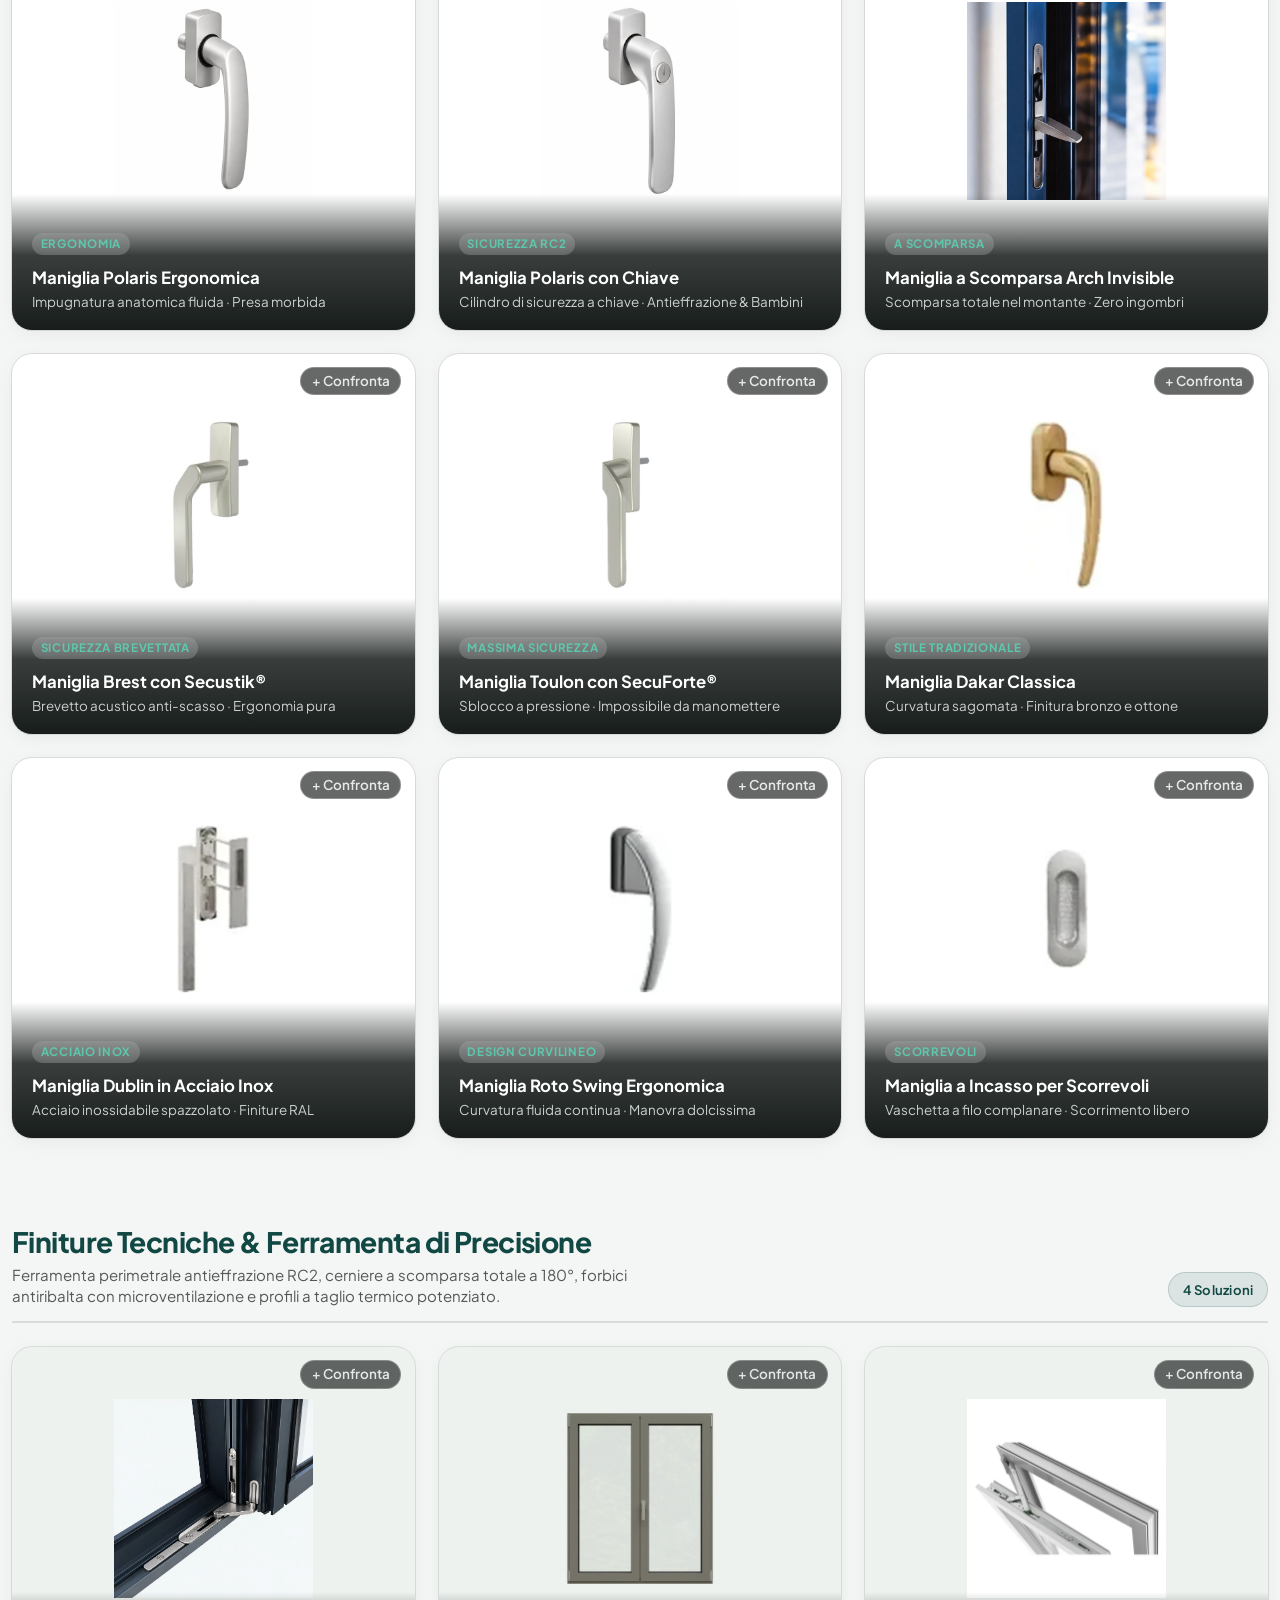
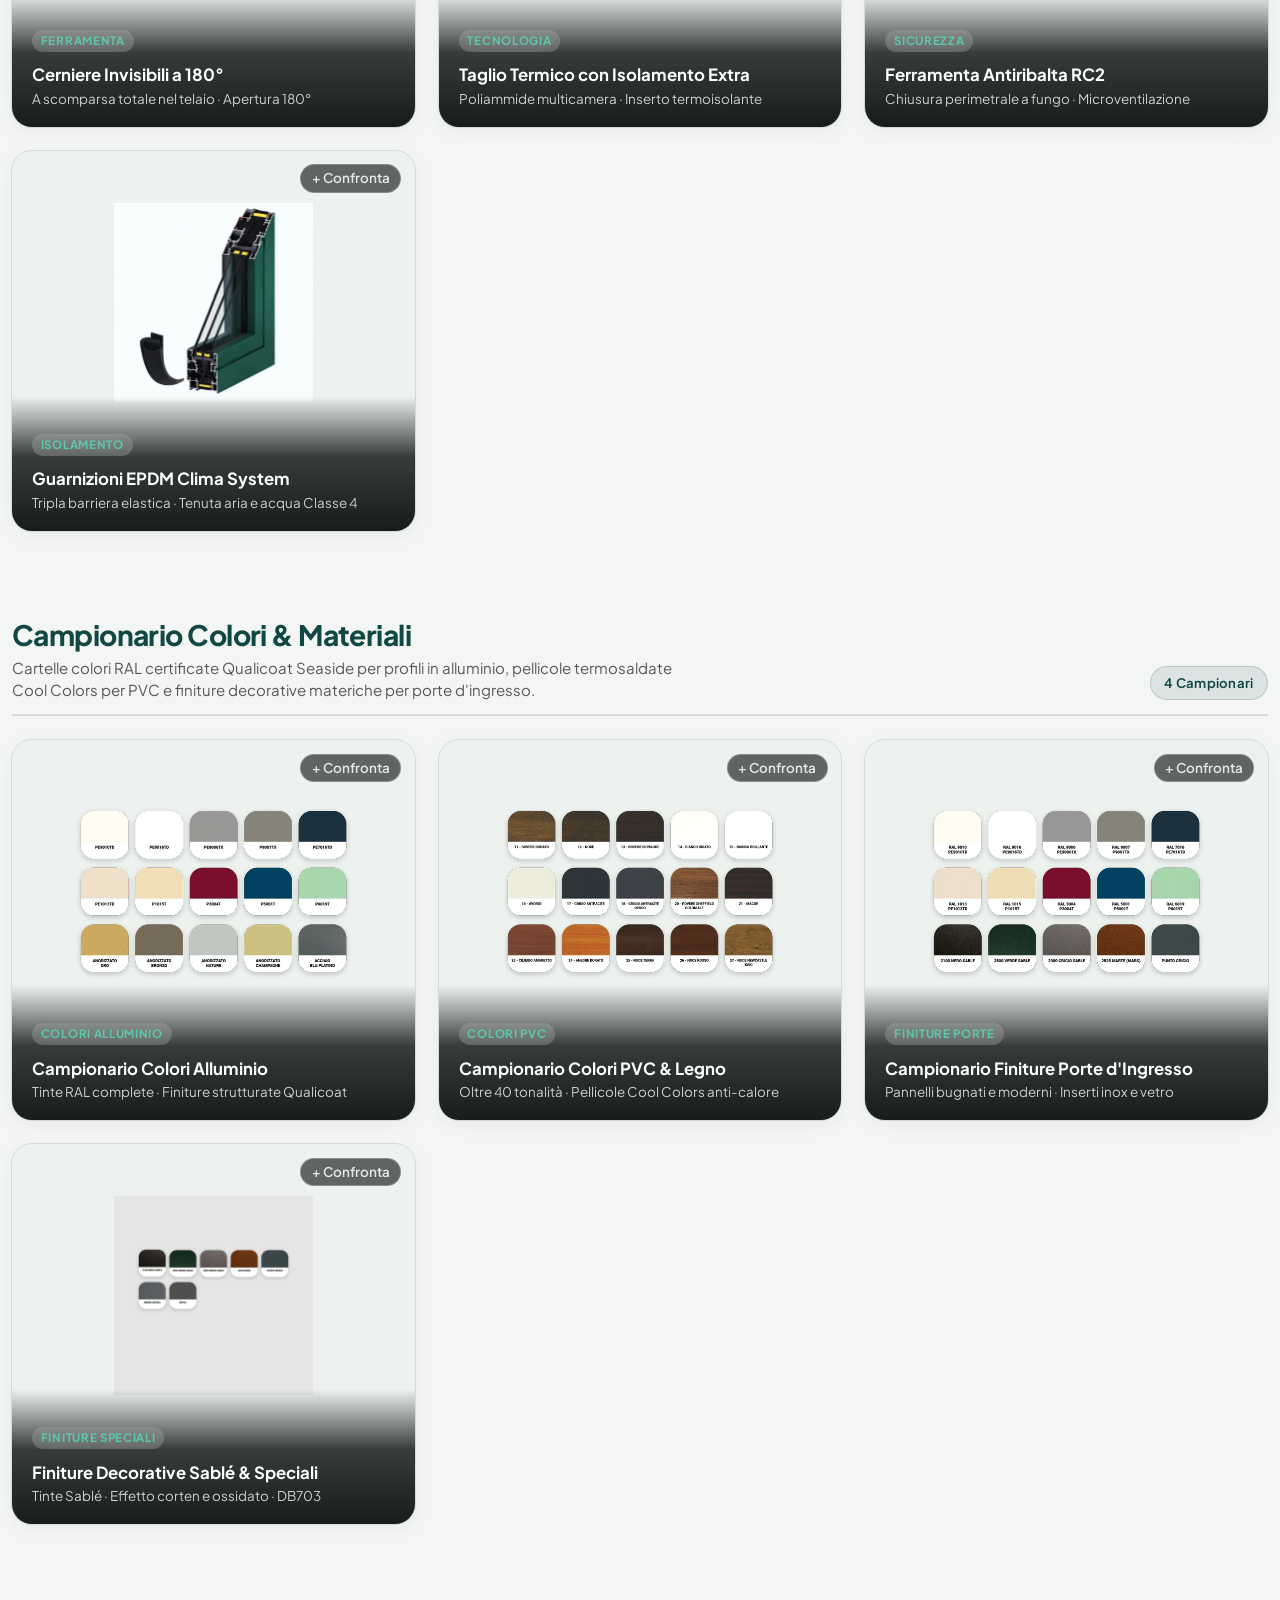
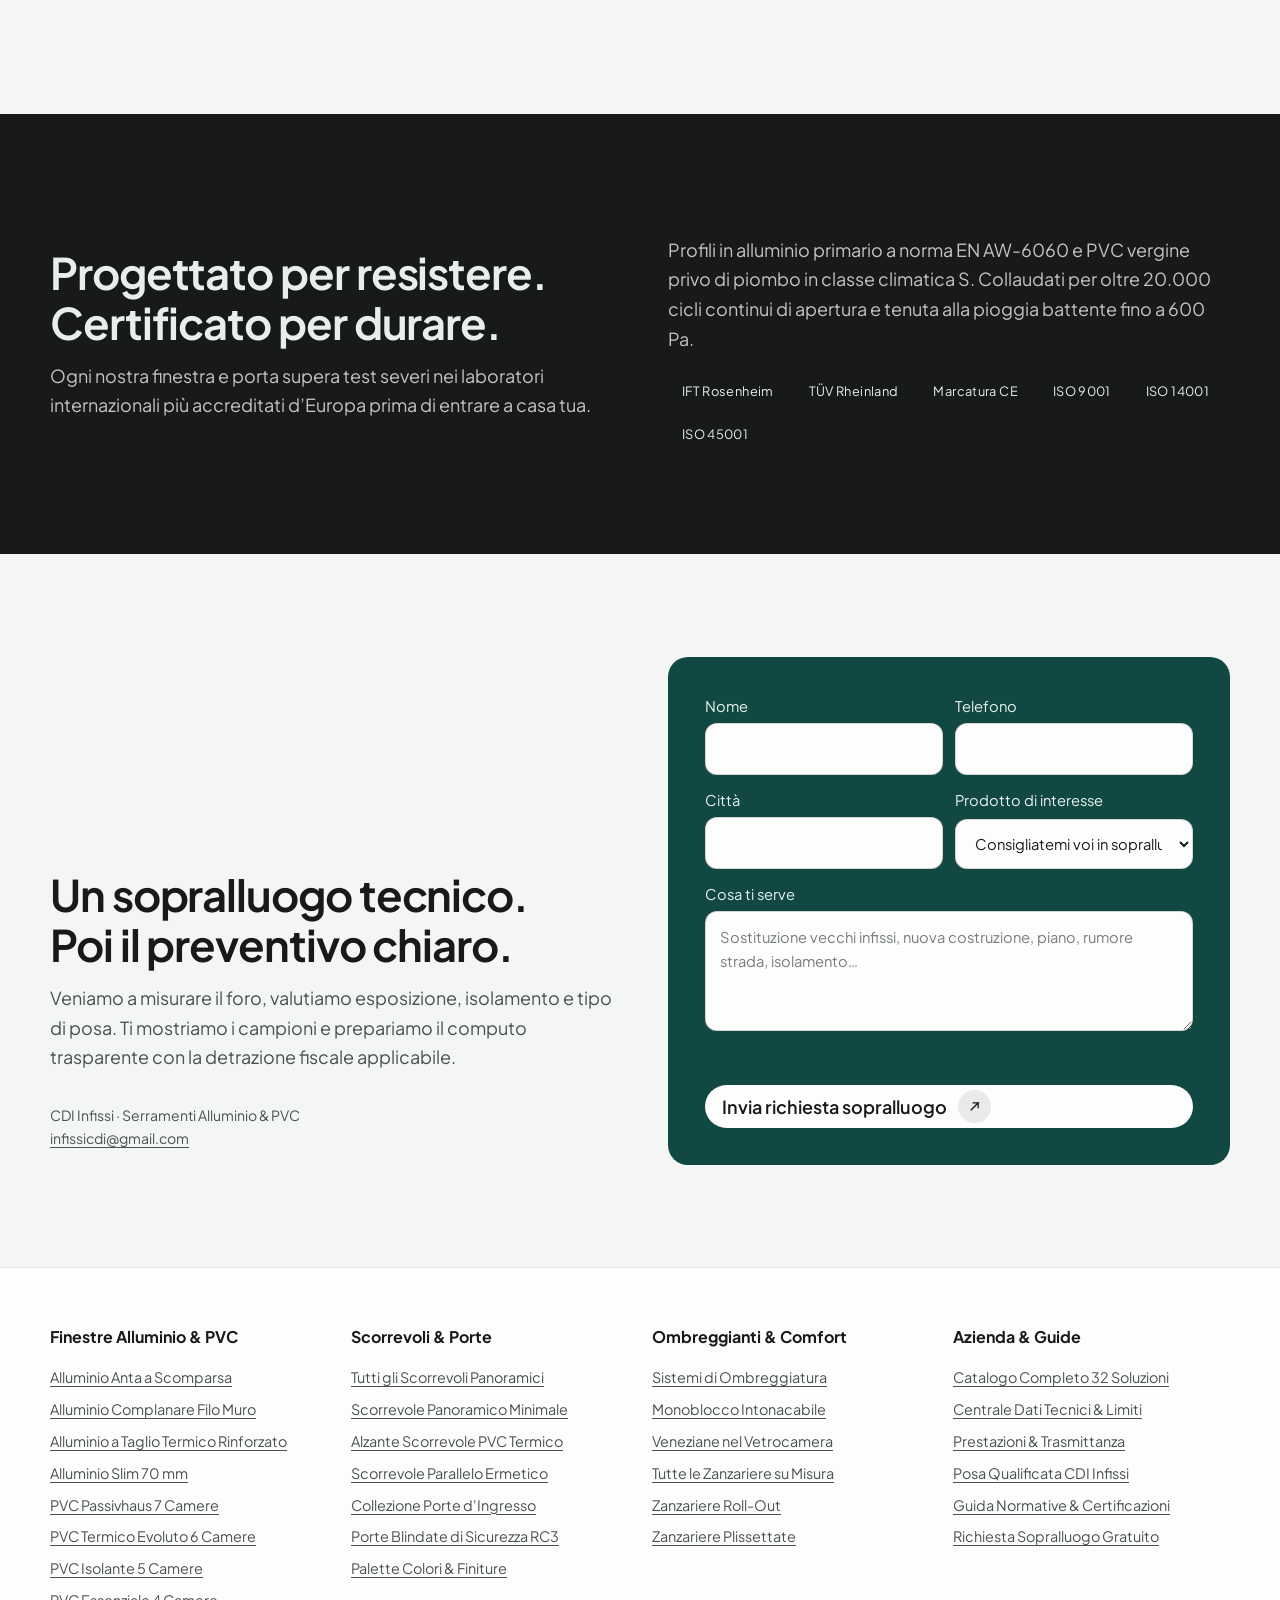
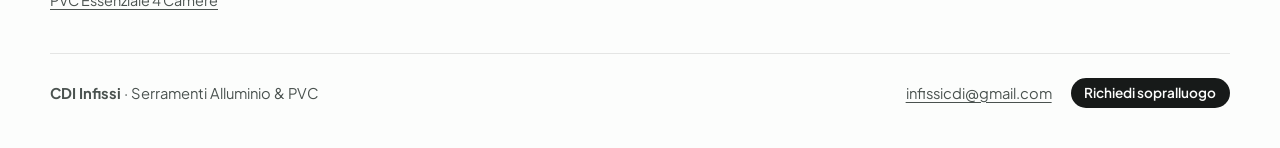
==== commit 79129f7f: "Pagina Richiedi con la barra in basso; barra del menu corretta; video centrale intero nella visuale;" ====
--- a/index.html
+++ b/index.html
@@ -15,8 +15,8 @@
       href="https://fonts.googleapis.com/css2?family=Plus+Jakarta+Sans:ital,wght@0,400..800;1,400..800&display=swap"
       rel="stylesheet"
     />
-    <link rel="stylesheet" href="css/main.css?v=20261005a" />
-    <link rel="stylesheet" href="css/catalog-modern.css?v=20261005a" />
+    <link rel="stylesheet" href="css/main.css?v=20261005e" />
+    <link rel="stylesheet" href="css/catalog-modern.css?v=20261005e" />
   </head>
   <body>
     <a class="skip" href="#contenuto">Vai al contenuto</a>
@@ -1787,7 +1787,7 @@
       </a>
     </div>
 
-    <script src="js/main.js?v=20261005a"></script>
-    <script src="js/catalog-app.js?v=20261005a"></script>
+    <script src="js/main.js?v=20261005e"></script>
+    <script src="js/catalog-app.js?v=20261005e"></script>
   </body>
 </html>
--- a/css/main.css
+++ b/css/main.css
@@ -2098,12 +2098,29 @@
 /* Video centrale tra i vantaggi e il configuratore */
 .video-crash { display: flex; justify-content: center; }
 .video-crash video {
-  display: block; width: min(100%, 340px); height: auto; aspect-ratio: 9 / 16;
+  display: block; width: min(86%, 290px); height: auto; aspect-ratio: 9 / 16;
   border-radius: 24px; background: #0b1413; object-fit: cover;
   box-shadow: 0 18px 50px rgba(23, 26, 25, 0.22);
 }
-@media (min-width: 900px) { .video-crash video { width: min(100%, 380px); } }
+@media (min-width: 900px) { .video-crash video { width: min(100%, 320px); } }
 
 /* Pulsante menu aperto: resta bianco, la X e' verde */
 body.nav-open .burger { background: #ffffff !important; color: #114843 !important; }
 body.nav-open .burger .burger-lines span { background: #114843 !important; }
+
+
+/* Video centrale: sta intero nella visuale (altezza = schermo meno barra in alto e barra fissa in basso), centrato */
+.video-crash video {
+  width: auto; max-width: 100%; height: calc(100svh - 10.5rem); max-height: 640px;
+  aspect-ratio: 9 / 16;
+}
+@media (min-width: 900px) { .video-crash video { width: auto; height: calc(100svh - 8rem); max-height: 700px; } }
+
+/* contenuto del menu sempre visibile se le animazioni non sono partite */
+.overlay-nav.is-pronto .mn-topbar,
+.overlay-nav.is-pronto .mn-search-wrap,
+.overlay-nav.is-pronto .mn-filter-tabs,
+.overlay-nav.is-pronto .mn-catalog-grid .mn-item,
+.overlay-nav.is-pronto .mn-secondary-links,
+.overlay-nav.is-pronto .mn-bottom-bar { opacity: 1 !important; transform: none !important; }
+body.nav-open .overlay-nav.is-pronto { clip-path: none !important; -webkit-clip-path: none !important; }
